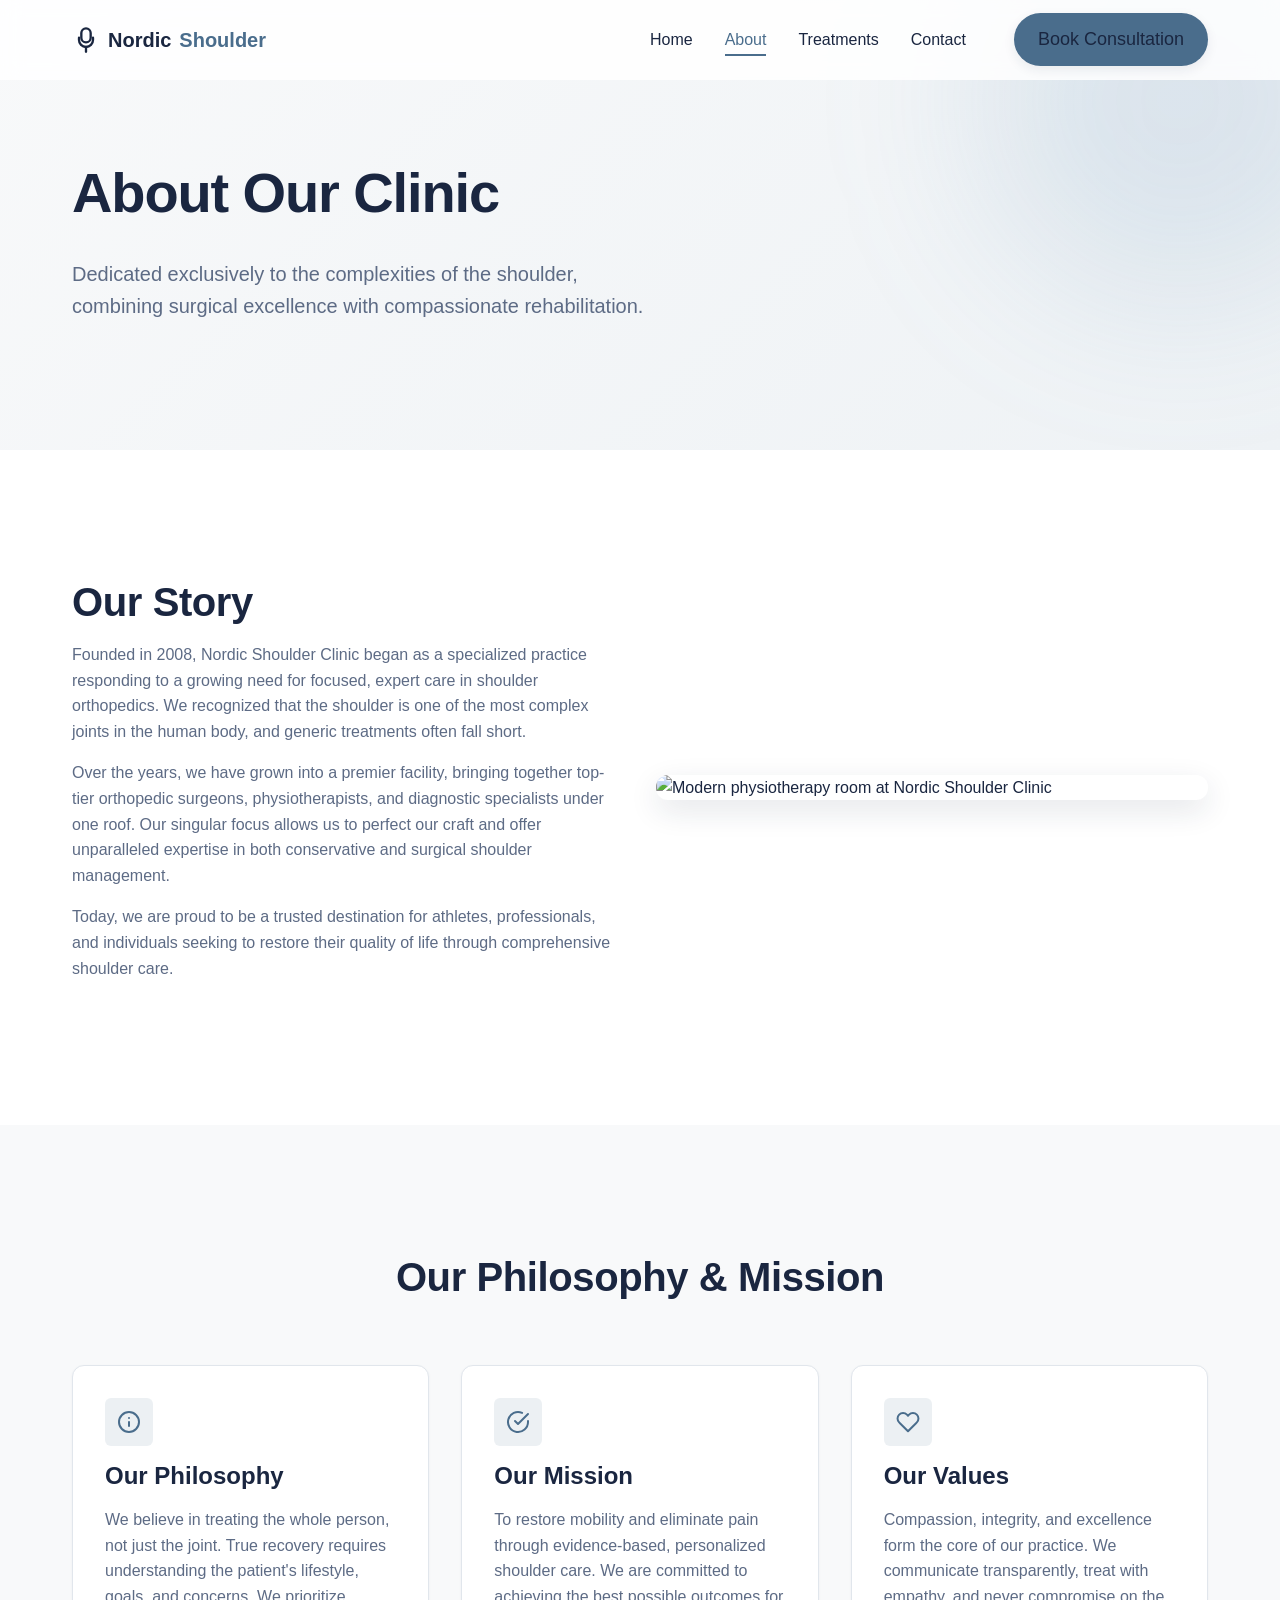
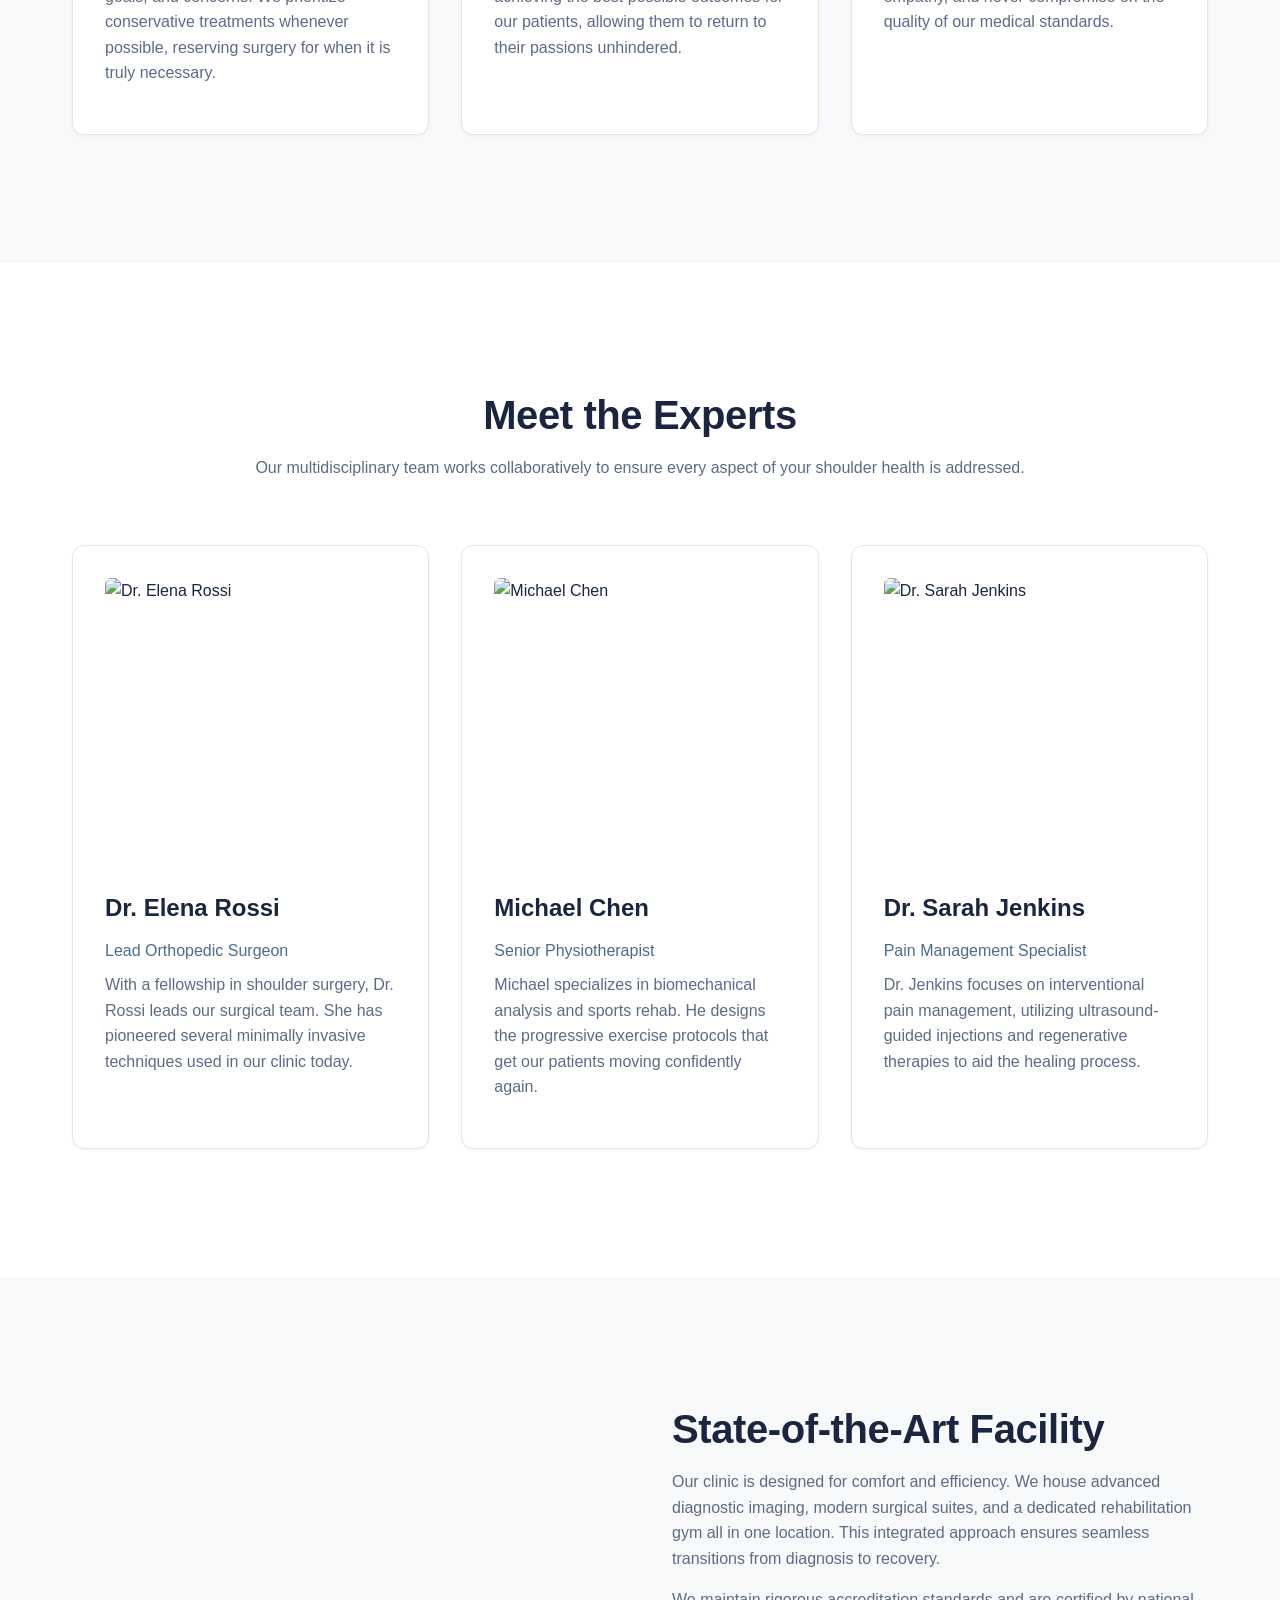
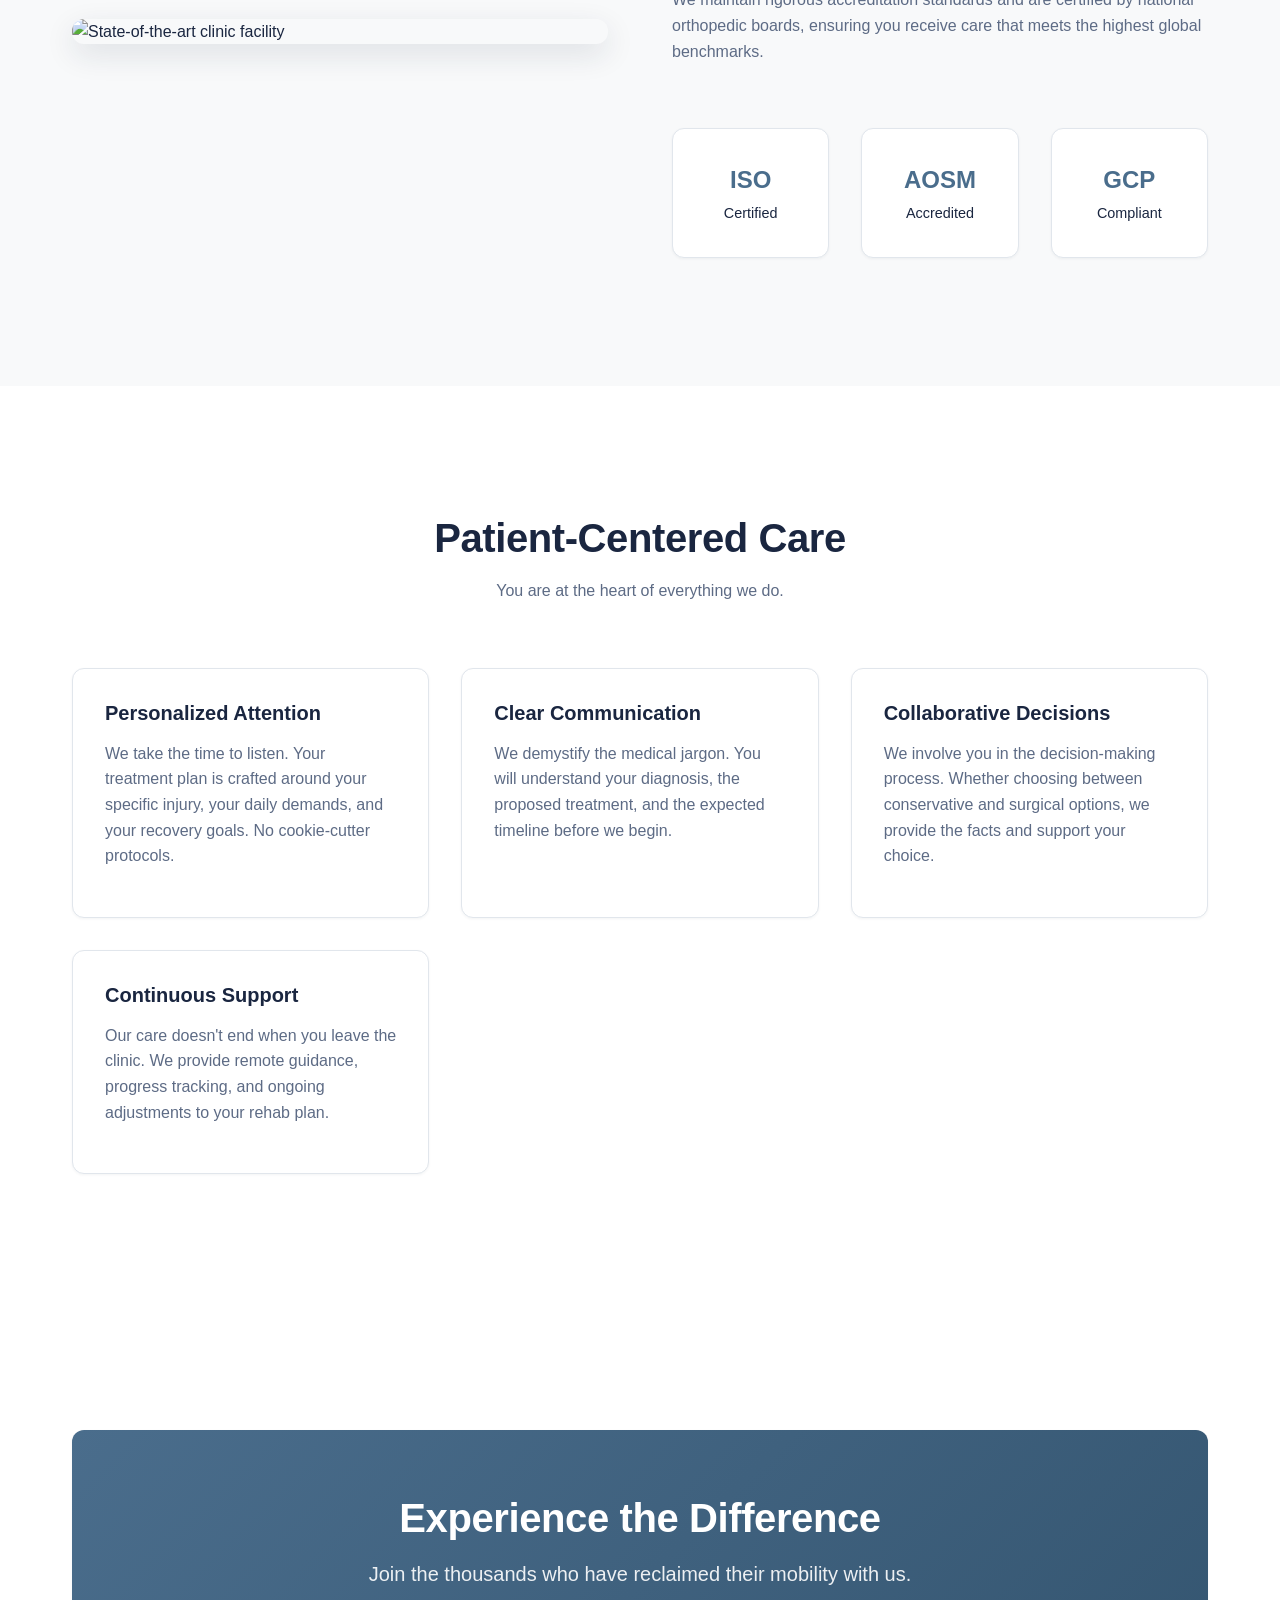
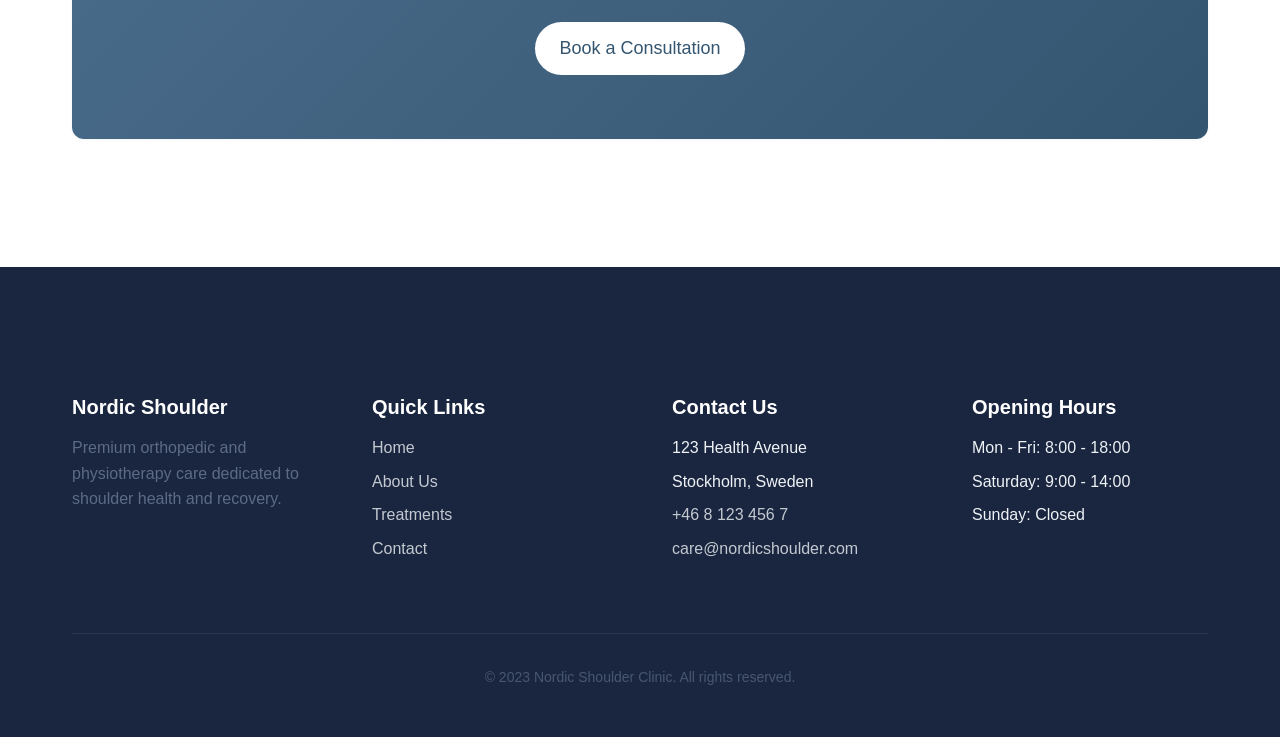
==== about.html @ 3905acc1 "Generate site via Klar (6 files)" ====
<!DOCTYPE html>
<html lang="en">
<head>
    <meta charset="UTF-8">
    <meta name="viewport" content="width=device-width, initial-scale=1.0">
    <title>About Us | Nordic Shoulder Clinic</title>
    <meta name="description" content="Learn about the Nordic Shoulder Clinic philosophy, our expert team, state-of-the-art facility, and patient-centered approach to shoulder rehabilitation.">
    <link rel="stylesheet" href="style.css">
</head>
<body>

    <!-- Header / Navigation -->
    <header class="site-header" id="siteHeader">
        <div class="container nav-wrapper">
            <a href="index.html" class="logo">
                <svg width="28" height="28" viewBox="0 0 24 24" fill="none" stroke="currentColor" stroke-width="2" stroke-linecap="round" stroke-linejoin="round">
                    <path d="M12 2a4 4 0 0 0-4 4v4a4 4 0 0 0 8 0V6a4 4 0 0 0-4-4z"></path>
                    <path d="M6 10v2a6 6 0 0 0 12 0v-2"></path>
                    <path d="M12 18v4"></path>
                </svg>
                Nordic<span>Shoulder</span>
            </a>
            <nav class="nav-links" id="navLinks">
                <a href="index.html">Home</a>
                <a href="about.html" class="active">About</a>
                <a href="treatments.html">Treatments</a>
                <a href="contact.html">Contact</a>
                <a href="contact.html" class="btn btn-primary" style="margin-left: 1rem;">Book Consultation</a>
            </nav>
            <button class="menu-toggle" id="menuToggle" aria-label="Toggle menu" aria-expanded="false">
                <span></span>
                <span></span>
                <span></span>
            </button>
        </div>
    </header>

    <main>
        <!-- Page Header -->
        <section class="hero" style="min-height: 50vh; align-items: flex-end; padding-bottom: 4rem;">
            <div class="hero-bg-accent hero-bg-accent-1"></div>
            <div class="container">
                <div class="hero-content reveal">
                    <h1>About Our Clinic</h1>
                    <p class="hero-subtitle">Dedicated exclusively to the complexities of the shoulder, combining surgical excellence with compassionate rehabilitation.</p>
                </div>
            </div>
        </section>

        <!-- Clinic Story -->
        <section class="section">
            <div class="container">
                <div class="grid grid-2" style="align-items: center;">
                    <div class="reveal">
                        <h2>Our Story</h2>
                        <p>Founded in 2008, Nordic Shoulder Clinic began as a specialized practice responding to a growing need for focused, expert care in shoulder orthopedics. We recognized that the shoulder is one of the most complex joints in the human body, and generic treatments often fall short.</p>
                        <p>Over the years, we have grown into a premier facility, bringing together top-tier orthopedic surgeons, physiotherapists, and diagnostic specialists under one roof. Our singular focus allows us to perfect our craft and offer unparalleled expertise in both conservative and surgical shoulder management.</p>
                        <p>Today, we are proud to be a trusted destination for athletes, professionals, and individuals seeking to restore their quality of life through comprehensive shoulder care.</p>
                    </div>
                    <div class="reveal">
                        <img src="https://images.unsplash.com/photo-1519494026892-80bbd2d6fd0d?q=80&w=800&auto=format&fit=crop" alt="Modern physiotherapy room at Nordic Shoulder Clinic" loading="lazy" style="border-radius: var(--radius-md); box-shadow: var(--shadow-lg);">
                    </div>
                </div>
            </div>
        </section>

        <!-- Philosophy & Mission -->
        <section class="section section-alt">
            <div class="container">
                <div class="text-center mb-lg reveal">
                    <h2>Our Philosophy & Mission</h2>
                </div>
                <div class="grid grid-3">
                    <article class="card reveal">
                        <div class="card-icon">
                            <svg width="24" height="24" viewBox="0 0 24 24" fill="none" stroke="currentColor" stroke-width="2" stroke-linecap="round" stroke-linejoin="round">
                                <circle cx="12" cy="12" r="10"/>
                                <path d="M12 16v-4"/>
                                <path d="M12 8h.01"/>
                            </svg>
                        </div>
                        <h3>Our Philosophy</h3>
                        <p>We believe in treating the whole person, not just the joint. True recovery requires understanding the patient's lifestyle, goals, and concerns. We prioritize conservative treatments whenever possible, reserving surgery for when it is truly necessary.</p>
                    </article>
                    <article class="card reveal">
                        <div class="card-icon">
                            <svg width="24" height="24" viewBox="0 0 24 24" fill="none" stroke="currentColor" stroke-width="2" stroke-linecap="round" stroke-linejoin="round">
                                <path d="M22 11.08V12a10 10 0 1 1-5.93-9.14"/>
                                <polyline points="22 4 12 14.01 9 11.01"/>
                            </svg>
                        </div>
                        <h3>Our Mission</h3>
                        <p>To restore mobility and eliminate pain through evidence-based, personalized shoulder care. We are committed to achieving the best possible outcomes for our patients, allowing them to return to their passions unhindered.</p>
                    </article>
                    <article class="card reveal">
                        <div class="card-icon">
                            <svg width="24" height="24" viewBox="0 0 24 24" fill="none" stroke="currentColor" stroke-width="2" stroke-linecap="round" stroke-linejoin="round">
                                <path d="M20.84 4.61a5.5 5.5 0 0 0-7.78 0L12 5.67l-1.06-1.06a5.5 5.5 0 0 0-7.78 7.78l1.06 1.06L12 21.23l7.78-7.78 1.06-1.06a5.5 5.5 0 0 0 0-7.78z"/>
                            </svg>
                        </div>
                        <h3>Our Values</h3>
                        <p>Compassion, integrity, and excellence form the core of our practice. We communicate transparently, treat with empathy, and never compromise on the quality of our medical standards.</p>
                    </article>
                </div>
            </div>
        </section>

        <!-- Team Profiles -->
        <section class="section">
            <div class="container">
                <div class="text-center mb-lg reveal">
                    <h2>Meet the Experts</h2>
                    <p>Our multidisciplinary team works collaboratively to ensure every aspect of your shoulder health is addressed.</p>
                </div>
                <div class="grid grid-3">
                    <article class="card reveal">
                        <img src="https://images.unsplash.com/photo-1612349317150-e413f6a5b16d?q=80&w=600&auto=format&fit=crop" alt="Dr. Elena Rossi" class="specialist-img" loading="lazy">
                        <h3>Dr. Elena Rossi</h3>
                        <p style="color: var(--color-primary); margin-bottom: 0.5rem;">Lead Orthopedic Surgeon</p>
                        <p>With a fellowship in shoulder surgery, Dr. Rossi leads our surgical team. She has pioneered several minimally invasive techniques used in our clinic today.</p>
                    </article>
                    <article class="card reveal">
                        <img src="https://images.unsplash.com/photo-1622253692010-333f2da6031d?q=80&w=600&auto=format&fit=crop" alt="Michael Chen" class="specialist-img" loading="lazy">
                        <h3>Michael Chen</h3>
                        <p style="color: var(--color-primary); margin-bottom: 0.5rem;">Senior Physiotherapist</p>
                        <p>Michael specializes in biomechanical analysis and sports rehab. He designs the progressive exercise protocols that get our patients moving confidently again.</p>
                    </article>
                    <article class="card reveal">
                        <img src="https://images.unsplash.com/photo-1594824476967-48c8b964273f?q=80&w=600&auto=format&fit=crop" alt="Dr. Sarah Jenkins" class="specialist-img" loading="lazy">
                        <h3>Dr. Sarah Jenkins</h3>
                        <p style="color: var(--color-primary); margin-bottom: 0.5rem;">Pain Management Specialist</p>
                        <p>Dr. Jenkins focuses on interventional pain management, utilizing ultrasound-guided injections and regenerative therapies to aid the healing process.</p>
                    </article>
                </div>
            </div>
        </section>

        <!-- Certifications & Facility -->
        <section class="section section-alt">
            <div class="container">
                <div class="grid grid-2" style="gap: 4rem; align-items: center;">
                    <div class="reveal">
                        <img src="https://images.unsplash.com/photo-1631217868264-e5b90bb7e133?q=80&w=800&auto=format&fit=crop" alt="State-of-the-art clinic facility" loading="lazy" style="border-radius: var(--radius-md); box-shadow: var(--shadow-lg);">
                    </div>
                    <div class="reveal">
                        <h2>State-of-the-Art Facility</h2>
                        <p>Our clinic is designed for comfort and efficiency. We house advanced diagnostic imaging, modern surgical suites, and a dedicated rehabilitation gym all in one location. This integrated approach ensures seamless transitions from diagnosis to recovery.</p>
                        <p>We maintain rigorous accreditation standards and are certified by national orthopedic boards, ensuring you receive care that meets the highest global benchmarks.</p>
                        <div class="flex gap-md mt-lg" style="flex-wrap: wrap;">
                            <div class="card" style="flex: 1; min-width: 140px; text-align: center;">
                                <strong style="display: block; font-size: 1.5rem; color: var(--color-primary);">ISO</strong>
                                <span style="font-size: 0.9rem;">Certified</span>
                            </div>
                            <div class="card" style="flex: 1; min-width: 140px; text-align: center;">
                                <strong style="display: block; font-size: 1.5rem; color: var(--color-primary);">AOSM</strong>
                                <span style="font-size: 0.9rem;">Accredited</span>
                            </div>
                            <div class="card" style="flex: 1; min-width: 140px; text-align: center;">
                                <strong style="display: block; font-size: 1.5rem; color: var(--color-primary);">GCP</strong>
                                <span style="font-size: 0.9rem;">Compliant</span>
                            </div>
                        </div>
                    </div>
                </div>
            </div>
        </section>

        <!-- Patient-Centered Care Approach -->
        <section class="section">
            <div class="container">
                <div class="text-center mb-lg reveal">
                    <h2>Patient-Centered Care</h2>
                    <p>You are at the heart of everything we do.</p>
                </div>
                <div class="grid grid-2">
                    <div class="card reveal">
                        <h4>Personalized Attention</h4>
                        <p>We take the time to listen. Your treatment plan is crafted around your specific injury, your daily demands, and your recovery goals. No cookie-cutter protocols.</p>
                    </div>
                    <div class="card reveal">
                        <h4>Clear Communication</h4>
                        <p>We demystify the medical jargon. You will understand your diagnosis, the proposed treatment, and the expected timeline before we begin.</p>
                    </div>
                    <div class="card reveal">
                        <h4>Collaborative Decisions</h4>
                        <p>We involve you in the decision-making process. Whether choosing between conservative and surgical options, we provide the facts and support your choice.</p>
                    </div>
                    <div class="card reveal">
                        <h4>Continuous Support</h4>
                        <p>Our care doesn't end when you leave the clinic. We provide remote guidance, progress tracking, and ongoing adjustments to your rehab plan.</p>
                    </div>
                </div>
            </div>
        </section>

        <!-- CTA Section -->
        <section class="section">
            <div class="container">
                <div class="card reveal" style="background: linear-gradient(135deg, var(--color-primary) 0%, var(--color-primary-dark) 100%); color: var(--color-white); text-align: center; padding: 4rem 2rem; border: none;">
                    <h2 style="color: var(--color-white);">Experience the Difference</h2>
                    <p style="color: rgba(255,255,255,0.9); font-size: 1.25rem; margin-bottom: 2rem;">Join the thousands who have reclaimed their mobility with us.</p>
                    <a href="contact.html" class="btn btn-white">Book a Consultation</a>
                </div>
            </div>
        </section>
    </main>

    <!-- Footer -->
    <footer class="site-footer">
        <div class="container">
            <div class="footer-grid">
                <div class="footer-col">
                    <h4>Nordic Shoulder</h4>
                    <p>Premium orthopedic and physiotherapy care dedicated to shoulder health and recovery.</p>
                </div>
                <div class="footer-col">
                    <h4>Quick Links</h4>
                    <ul>
                        <li><a href="index.html">Home</a></li>
                        <li><a href="about.html">About Us</a></li>
                        <li><a href="treatments.html">Treatments</a></li>
                        <li><a href="contact.html">Contact</a></li>
                    </ul>
                </div>
                <div class="footer-col">
                    <h4>Contact Us</h4>
                    <ul>
                        <li>123 Health Avenue</li>
                        <li>Stockholm, Sweden</li>
                        <li><a href="tel:+4681234567">+46 8 123 456 7</a></li>
                        <li><a href="mailto:care@nordicshoulder.com">care@nordicshoulder.com</a></li>
                    </ul>
                </div>
                <div class="footer-col">
                    <h4>Opening Hours</h4>
                    <ul>
                        <li>Mon - Fri: 8:00 - 18:00</li>
                        <li>Saturday: 9:00 - 14:00</li>
                        <li>Sunday: Closed</li>
                    </ul>
                </div>
            </div>
            <div class="footer-bottom">
                <p>&copy; 2023 Nordic Shoulder Clinic. All rights reserved.</p>
            </div>
        </div>
    </footer>

    <script src="script.js"></script>
</body>
</html>
---- style.css ----
/* ==========================================================================
   Nordic Shoulder Clinic - Premium Medical Clinic Stylesheet
   ==========================================================================
   Assumptions:
   - Using system fonts for optimal performance and native feel.
   - Light theme primary, designed with accessibility in mind.
   - Mobile-first approach.
   ========================================================================== */

/* 1. Design Tokens (CSS Variables)
   ========================================================================== */
:root {
  /* Color Palette - Soft whites, light grays, muted blues, dark navy */
  --color-bg: #ffffff;
  --color-surface: #f8f9fa;
  --color-surface-alt: #eef2f5;
  --color-primary: #4a6d8c;
  --color-primary-dark: #345570;
  --color-primary-light: #6b8cab;
  --color-accent: #5e8bb5;
  --color-text: #1a2640; /* Dark navy text */
  --color-text-muted: #5d6b85;
  --color-border: #e1e6ec;
  --color-success: #2a9d8f;
  --color-error: #e76f51;
  --color-white: #ffffff;

  /* Typography */
  --font-sans: -apple-system, BlinkMacSystemFont, "Segoe UI", Roboto, Helvetica, Arial, sans-serif;
  --font-serif: Georgia, "Times New Roman", serif;
  --font-size-base: 16px;
  --font-size-lg: 1.125rem;
  --font-size-xl: 1.25rem;
  --font-size-2xl: 1.5rem;
  --font-size-3xl: 2rem;
  --font-size-4xl: 2.5rem;
  --font-size-5xl: 3.5rem;
  --line-height-base: 1.6;
  --line-height-tight: 1.2;

  /* Spacing System */
  --space-xs: 0.5rem;
  --space-sm: 1rem;
  --space-md: 2rem;
  --space-lg: 4rem;
  --space-xl: 8rem;

  /* Radii */
  --radius-sm: 6px;
  --radius-md: 12px;
  --radius-lg: 24px;
  --radius-full: 9999px;

  /* Shadows */
  --shadow-sm: 0 1px 3px rgba(26, 38, 64, 0.05);
  --shadow-md: 0 4px 12px rgba(26, 38, 64, 0.08);
  --shadow-lg: 0 10px 30px rgba(26, 38, 64, 0.12);

  /* Transitions */
  --transition-fast: 150ms ease-in-out;
  --transition-base: 300ms ease-in-out;

  /* Layout */
  --max-width: 1200px;
  --header-height: 80px;
}

/* 2. Reset & Base
   ========================================================================== */
*,
*::before,
*::after {
  box-sizing: border-box;
  margin: 0;
  padding: 0;
}

html {
  scroll-behavior: smooth;
  scroll-padding-top: var(--header-height);
  -webkit-font-smoothing: antialiased;
  -moz-osx-font-smoothing: grayscale;
}

body {
  font-family: var(--font-sans);
  font-size: var(--font-size-base);
  line-height: var(--line-height-base);
  color: var(--color-text);
  background-color: var(--color-bg);
  overflow-x: hidden;
}

img {
  max-width: 100%;
  height: auto;
  display: block;
}

a {
  color: var(--color-primary);
  text-decoration: none;
  transition: color var(--transition-fast);
}

a:hover {
  color: var(--color-primary-dark);
}

ul {
  list-style: none;
}

button {
  font-family: inherit;
  cursor: pointer;
  border: none;
  background: none;
}

/* 3. Typography
   ========================================================================== */
h1, h2, h3, h4, h5, h6 {
  font-weight: 600;
  line-height: var(--line-height-tight);
  color: var(--color-text);
  margin-bottom: var(--space-sm);
}

h1 {
  font-size: clamp(2.5rem, 5vw, var(--font-size-5xl));
  letter-spacing: -0.02em;
}

h2 {
  font-size: clamp(2rem, 4vw, var(--font-size-4xl));
  letter-spacing: -0.01em;
}

h3 {
  font-size: var(--font-size-2xl);
}

h4 {
  font-size: var(--font-size-xl);
}

p {
  margin-bottom: var(--space-sm);
  color: var(--color-text-muted);
}

/* 4. Layout Primitives & Utilities
   ========================================================================== */
.container {
  width: 100%;
  max-width: var(--max-width);
  margin: 0 auto;
  padding: 0 var(--space-md);
}

.section {
  padding: var(--space-xl) 0;
}

.section-alt {
  background-color: var(--color-surface);
}

.text-center {
  text-align: center;
}

.grid {
  display: grid;
  gap: var(--space-md);
}

.grid-2 {
  grid-template-columns: repeat(auto-fit, minmax(300px, 1fr));
}

.grid-3 {
  grid-template-columns: repeat(auto-fit, minmax(280px, 1fr));
}

.flex {
  display: flex;
}

.flex-center {
  display: flex;
  justify-content: center;
  align-items: center;
}

.flex-col {
  flex-direction: column;
}

.gap-sm {
  gap: var(--space-sm);
}

.gap-md {
  gap: var(--space-md);
}

.mt-lg {
  margin-top: var(--space-lg);
}

.mb-lg {
  margin-bottom: var(--space-lg);
}

/* 5. Components
   ========================================================================== */

/* Buttons */
.btn {
  display: inline-flex;
  align-items: center;
  justify-content: center;
  padding: 0.75rem 1.5rem;
  border-radius: var(--radius-full);
  font-weight: 500;
  font-size: var(--font-size-lg);
  transition: all var(--transition-base);
  text-align: center;
  white-space: nowrap;
}

.btn-primary {
  background-color: var(--color-primary);
  color: var(--color-white);
  box-shadow: var(--shadow-md);
}

.btn-primary:hover {
  background-color: var(--color-primary-dark);
  color: var(--color-white);
  transform: translateY(-2px);
  box-shadow: var(--shadow-lg);
}

.btn-secondary {
  background-color: transparent;
  color: var(--color-primary);
  border: 2px solid var(--color-primary);
}

.btn-secondary:hover {
  background-color: var(--color-primary);
  color: var(--color-white);
  transform: translateY(-2px);
}

.btn-white {
  background-color: var(--color-white);
  color: var(--color-primary-dark);
}

.btn-white:hover {
  background-color: var(--color-surface-alt);
  transform: translateY(-2px);
}

/* Cards */
.card {
  background: var(--color-bg);
  border-radius: var(--radius-md);
  padding: var(--space-md);
  box-shadow: var(--shadow-sm);
  border: 1px solid var(--color-border);
  transition: transform var(--transition-base), box-shadow var(--transition-base);
}

.card:hover {
  transform: translateY(-5px);
  box-shadow: var(--shadow-lg);
}

.card-icon {
  width: 48px;
  height: 48px;
  background-color: rgba(74, 109, 140, 0.1);
  border-radius: var(--radius-sm);
  display: flex;
  align-items: center;
  justify-content: center;
  margin-bottom: var(--space-sm);
  color: var(--color-primary);
}

/* Navigation */
.site-header {
  position: fixed;
  top: 0;
  left: 0;
  width: 100%;
  height: var(--header-height);
  z-index: 1000;
  background: rgba(255, 255, 255, 0.85);
  backdrop-filter: blur(10px);
  -webkit-backdrop-filter: blur(10px);
  border-bottom: 1px solid transparent;
  transition: all var(--transition-base);
}

.site-header.scrolled {
  background: rgba(255, 255, 255, 0.95);
  border-bottom-color: var(--color-border);
  box-shadow: var(--shadow-sm);
}

.nav-wrapper {
  display: flex;
  align-items: center;
  justify-content: space-between;
  height: 100%;
}

.logo {
  font-size: var(--font-size-xl);
  font-weight: 700;
  color: var(--color-text);
  display: flex;
  align-items: center;
  gap: var(--space-xs);
}

.logo span {
  color: var(--color-primary);
}

.nav-links {
  display: flex;
  align-items: center;
  gap: var(--space-md);
}

.nav-links a {
  color: var(--color-text);
  font-weight: 500;
  position: relative;
}

.nav-links a::after {
  content: '';
  position: absolute;
  bottom: -4px;
  left: 0;
  width: 0;
  height: 2px;
  background-color: var(--color-primary);
  transition: width var(--transition-base);
}

.nav-links a:hover::after,
.nav-links a.active::after {
  width: 100%;
}

.nav-links a.active {
  color: var(--color-primary);
}

.menu-toggle {
  display: none;
  flex-direction: column;
  justify-content: space-between;
  width: 24px;
  height: 18px;
  z-index: 1100;
}

.menu-toggle span {
  height: 2px;
  width: 100%;
  background-color: var(--color-text);
  transition: all var(--transition-base);
}

.menu-toggle.active span:nth-child(1) {
  transform: translateY(8px) rotate(45deg);
}

.menu-toggle.active span:nth-child(2) {
  opacity: 0;
}

.menu-toggle.active span:nth-child(3) {
  transform: translateY(-8px) rotate(-45deg);
}

/* Footer */
.site-footer {
  background-color: var(--color-text);
  color: var(--color-surface-alt);
  padding: var(--space-xl) 0 var(--space-md);
}

.footer-grid {
  display: grid;
  grid-template-columns: repeat(auto-fit, minmax(200px, 1fr));
  gap: var(--space-lg);
  margin-bottom: var(--space-lg);
}

.footer-col h4 {
  color: var(--color-white);
  margin-bottom: var(--space-sm);
}

.footer-col ul li {
  margin-bottom: var(--space-xs);
}

.footer-col a {
  color: var(--color-surface-alt);
  opacity: 0.8;
}

.footer-col a:hover {
  opacity: 1;
  color: var(--color-white);
}

.footer-bottom {
  border-top: 1px solid rgba(255,255,255,0.1);
  padding-top: var(--space-md);
  text-align: center;
  font-size: 0.875rem;
  opacity: 0.7;
}

/* Forms */
.form-group {
  margin-bottom: var(--space-md);
}

.form-label {
  display: block;
  margin-bottom: var(--space-xs);
  font-weight: 500;
  color: var(--color-text);
}

.form-control {
  width: 100%;
  padding: 0.75rem 1rem;
  border: 1px solid var(--color-border);
  border-radius: var(--radius-sm);
  font-family: inherit;
  font-size: var(--font-size-base);
  color: var(--color-text);
  background-color: var(--color-surface);
  transition: border-color var(--transition-fast), box-shadow var(--transition-fast);
}

.form-control:focus {
  outline: none;
  border-color: var(--color-primary);
  box-shadow: 0 0 0 3px rgba(74, 109, 140, 0.2);
  background-color: var(--color-white);
}

.form-error {
  display: none;
  color: var(--color-error);
  font-size: 0.875rem;
  margin-top: var(--space-xs);
}

.form-group.error .form-control {
  border-color: var(--color-error);
}

.form-group.error .form-error {
  display: block;
}

/* Accordion */
.accordion-item {
  border-bottom: 1px solid var(--color-border);
}

.accordion-header {
  width: 100%;
  padding: var(--space-sm) 0;
  display: flex;
  justify-content: space-between;
  align-items: center;
  text-align: left;
  font-weight: 500;
  font-size: var(--font-size-lg);
  color: var(--color-text);
}

.accordion-icon {
  transition: transform var(--transition-base);
}

.accordion-item.active .accordion-icon {
  transform: rotate(45deg);
}

.accordion-content {
  max-height: 0;
  overflow: hidden;
  transition: max-height var(--transition-base) ease;
}

.accordion-content-inner {
  padding: 0 0 var(--space-md);
  color: var(--color-text-muted);
}

/* Reveal Animation */
.reveal {
  opacity: 0;
  transform: translateY(30px);
  transition: opacity 0.8s ease, transform 0.8s ease;
}

.reveal.visible {
  opacity: 1;
  transform: translateY(0);
}

/* 6. Page Specific Layouts
   ========================================================================== */

/* Hero */
.hero {
  min-height: 100vh;
  display: flex;
  align-items: center;
  padding-top: var(--header-height);
  background: linear-gradient(135deg, #f8f9fa 0%, #eef2f5 100%);
  position: relative;
  overflow: hidden;
}

.hero-bg-accent {
  position: absolute;
  border-radius: 50%;
  filter: blur(80px);
  z-index: 0;
}

.hero-bg-accent-1 {
  width: 400px;
  height: 400px;
  background: rgba(94, 139, 181, 0.15);
  top: -100px;
  right: -100px;
}

.hero-bg-accent-2 {
  width: 300px;
  height: 300px;
  background: rgba(42, 157, 143, 0.1);
  bottom: -50px;
  left: -50px;
}

.hero-content {
  position: relative;
  z-index: 1;
  max-width: 600px;
}

.hero h1 {
  margin-bottom: var(--space-md);
}

.hero-subtitle {
  font-size: var(--font-size-xl);
  margin-bottom: var(--space-lg);
}

.hero-ctas {
  display: flex;
  gap: var(--space-sm);
  flex-wrap: wrap;
}

/* Trust Bar */
.trust-bar {
  background-color: var(--color-white);
  padding: var(--space-md) 0;
  border-top: 1px solid var(--color-border);
  border-bottom: 1px solid var(--color-border);
}

.trust-items {
  display: grid;
  grid-template-columns: repeat(auto-fit, minmax(200px, 1fr));
  gap: var(--space-md);
  text-align: center;
}

.trust-item h3 {
  font-size: var(--font-size-3xl);
  color: var(--color-primary);
  margin-bottom: 0;
}

.trust-item p {
  margin-bottom: 0;
  font-weight: 500;
}

/* Process Timeline */
.process-steps {
  display: grid;
  grid-template-columns: repeat(auto-fit, minmax(250px, 1fr));
  gap: var(--space-lg);
  counter-reset: step;
}

.process-step {
  position: relative;
  padding-left: var(--space-md);
}

.process-step::before {
  counter-increment: step;
  content: counter(step);
  position: absolute;
  left: 0;
  top: 0;
  width: 40px;
  height: 40px;
  background-color: var(--color-primary);
  color: var(--color-white);
  border-radius: 50%;
  display: flex;
  align-items: center;
  justify-content: center;
  font-weight: 700;
}

.process-step h4 {
  margin-top: var(--space-xs);
  margin-bottom: var(--space-xs);
}

/* Specialist Cards */
.specialist-img {
  width: 100%;
  height: 300px;
  object-fit: cover;
  border-radius: var(--radius-sm) var(--radius-sm) 0 0;
  margin-bottom: var(--space-sm);
}

/* Map */
.map-placeholder {
  width: 100%;
  height: 400px;
  background-color: var(--color-surface-alt);
  border-radius: var(--radius-md);
  display: flex;
  align-items: center;
  justify-content: center;
  color: var(--color-text-muted);
  font-weight: 500;
}

/* Responsive Media Queries
   ========================================================================== */
@media (max-width: 768px) {
  :root {
    --space-xl: 4rem;
    --space-lg: 2rem;
  }

  .menu-toggle {
    display: flex;
  }

  .nav-links {
    position: fixed;
    top: 0;
    right: 0;
    width: 100%;
    max-width: 300px;
    height: 100vh;
    background-color: var(--color-white);
    flex-direction: column;
    align-items: flex-start;
    padding: calc(var(--header-height) + var(--space-md)) var(--space-md);
    transform: translateX(100%);
    transition: transform var(--transition-base);
    box-shadow: var(--shadow-lg);
  }

  .nav-links.active {
    transform: translateX(0);
  }

  .nav-links a {
    width: 100%;
    font-size: var(--font-size-xl);
    margin-bottom: var(--space-sm);
  }

  .hero {
    text-align: center;
  }

  .hero-ctas {
    justify-content: center;
  }

  .process-step {
    padding-left: 0;
    padding-top: var(--space-md);
  }
  
  .process-step::before {
    top: 0;
    left: 0;
  }
}
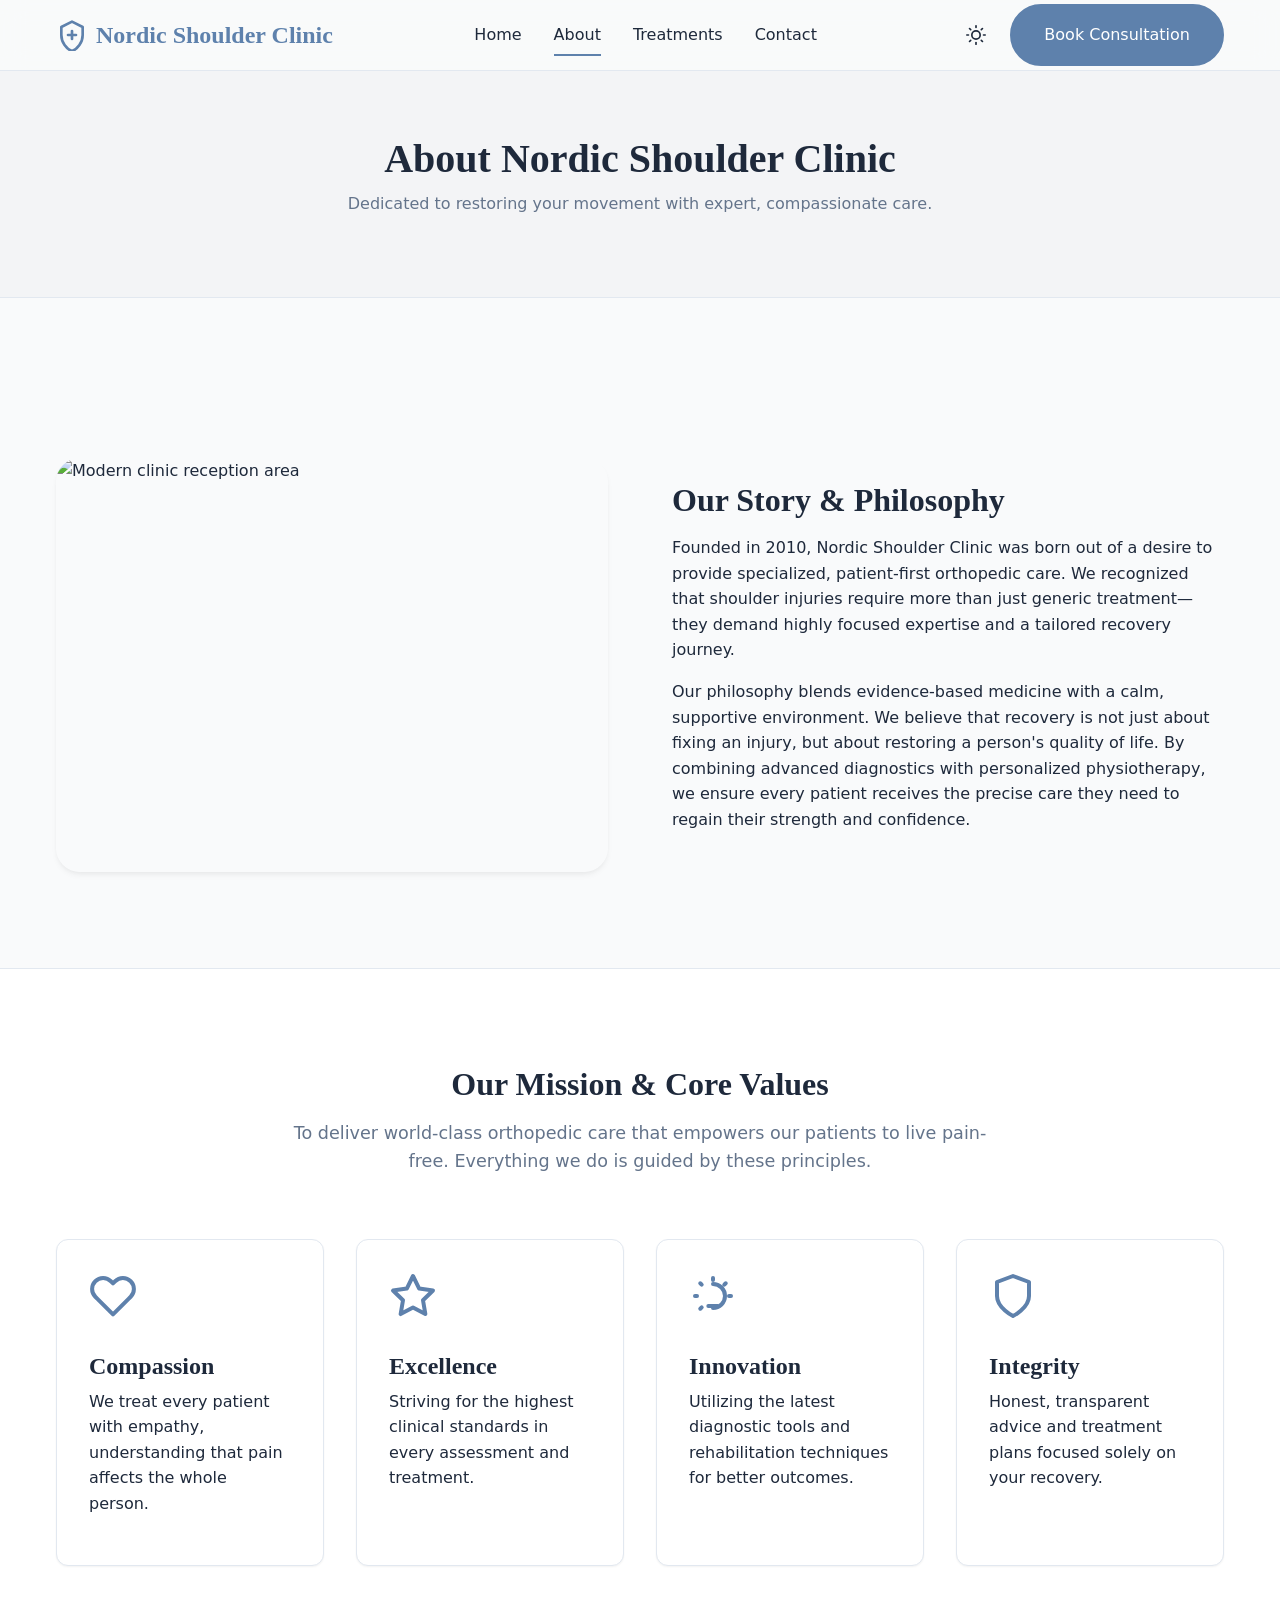
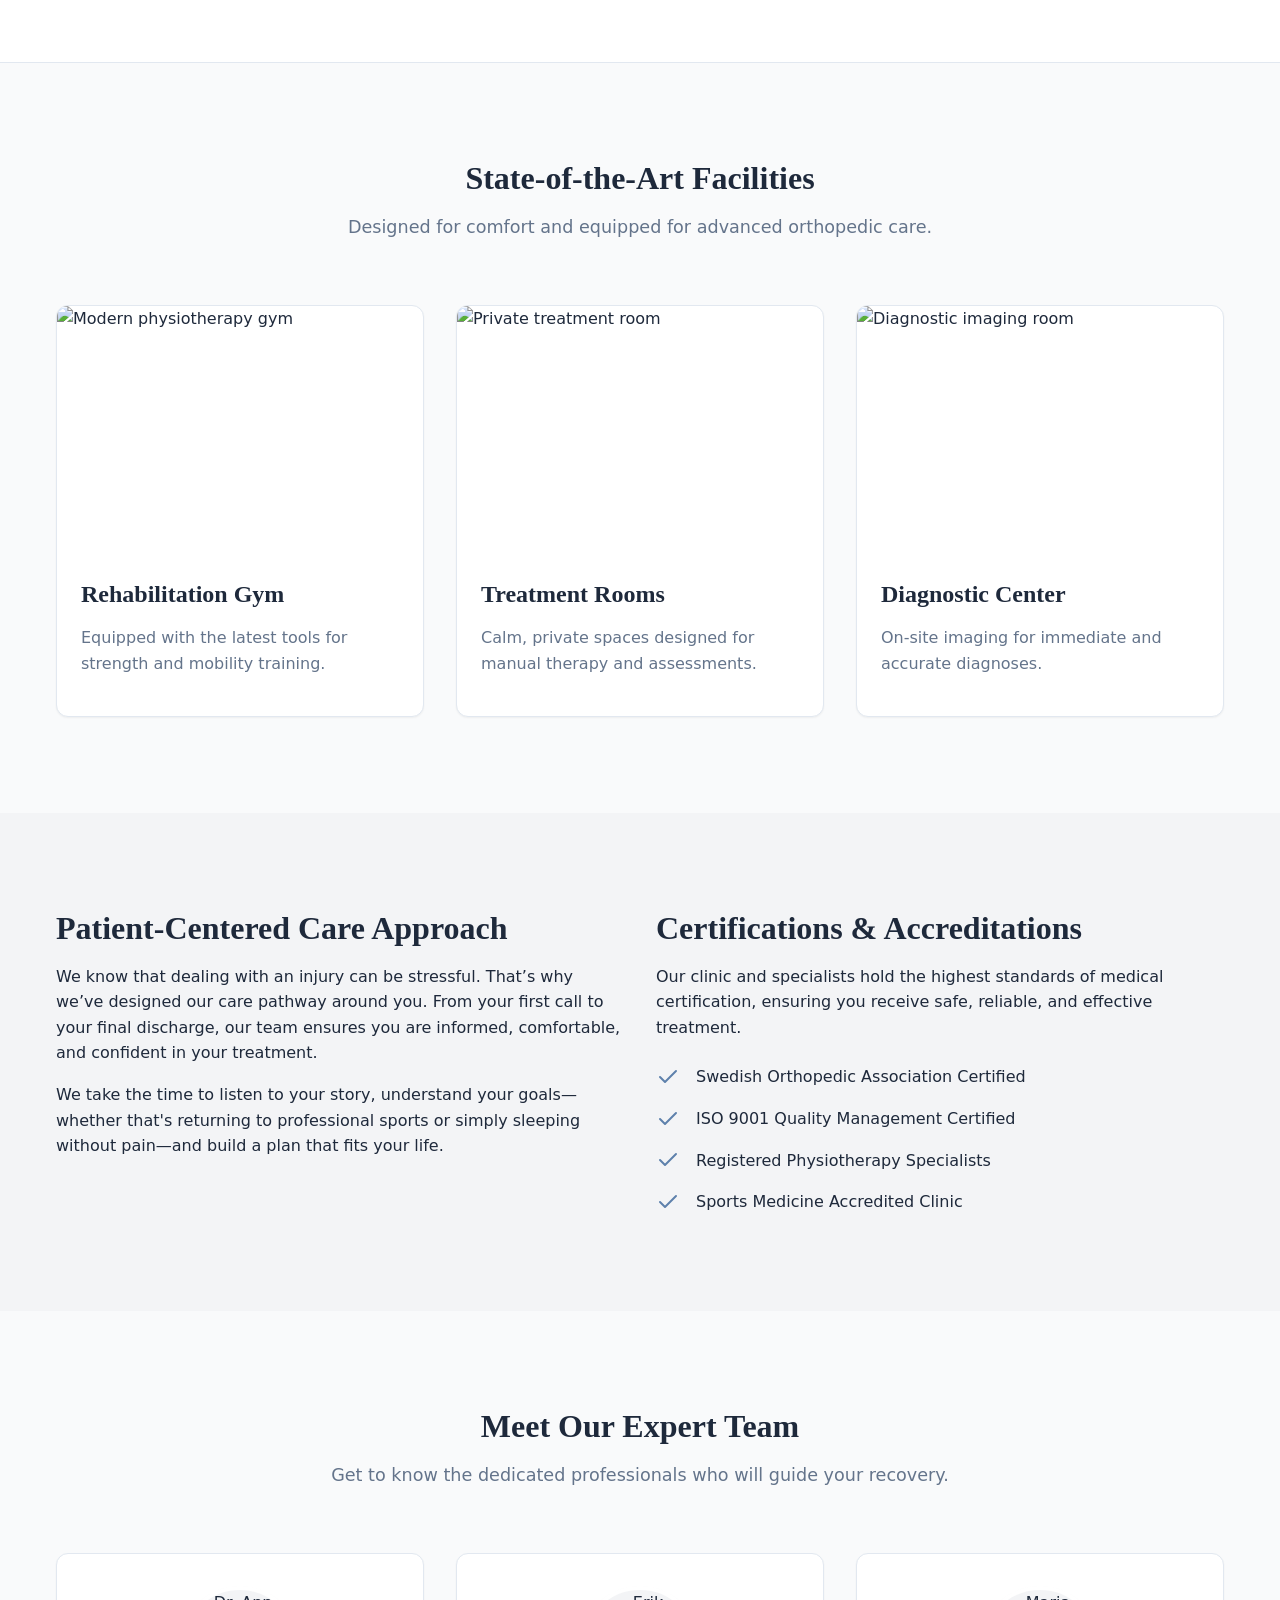
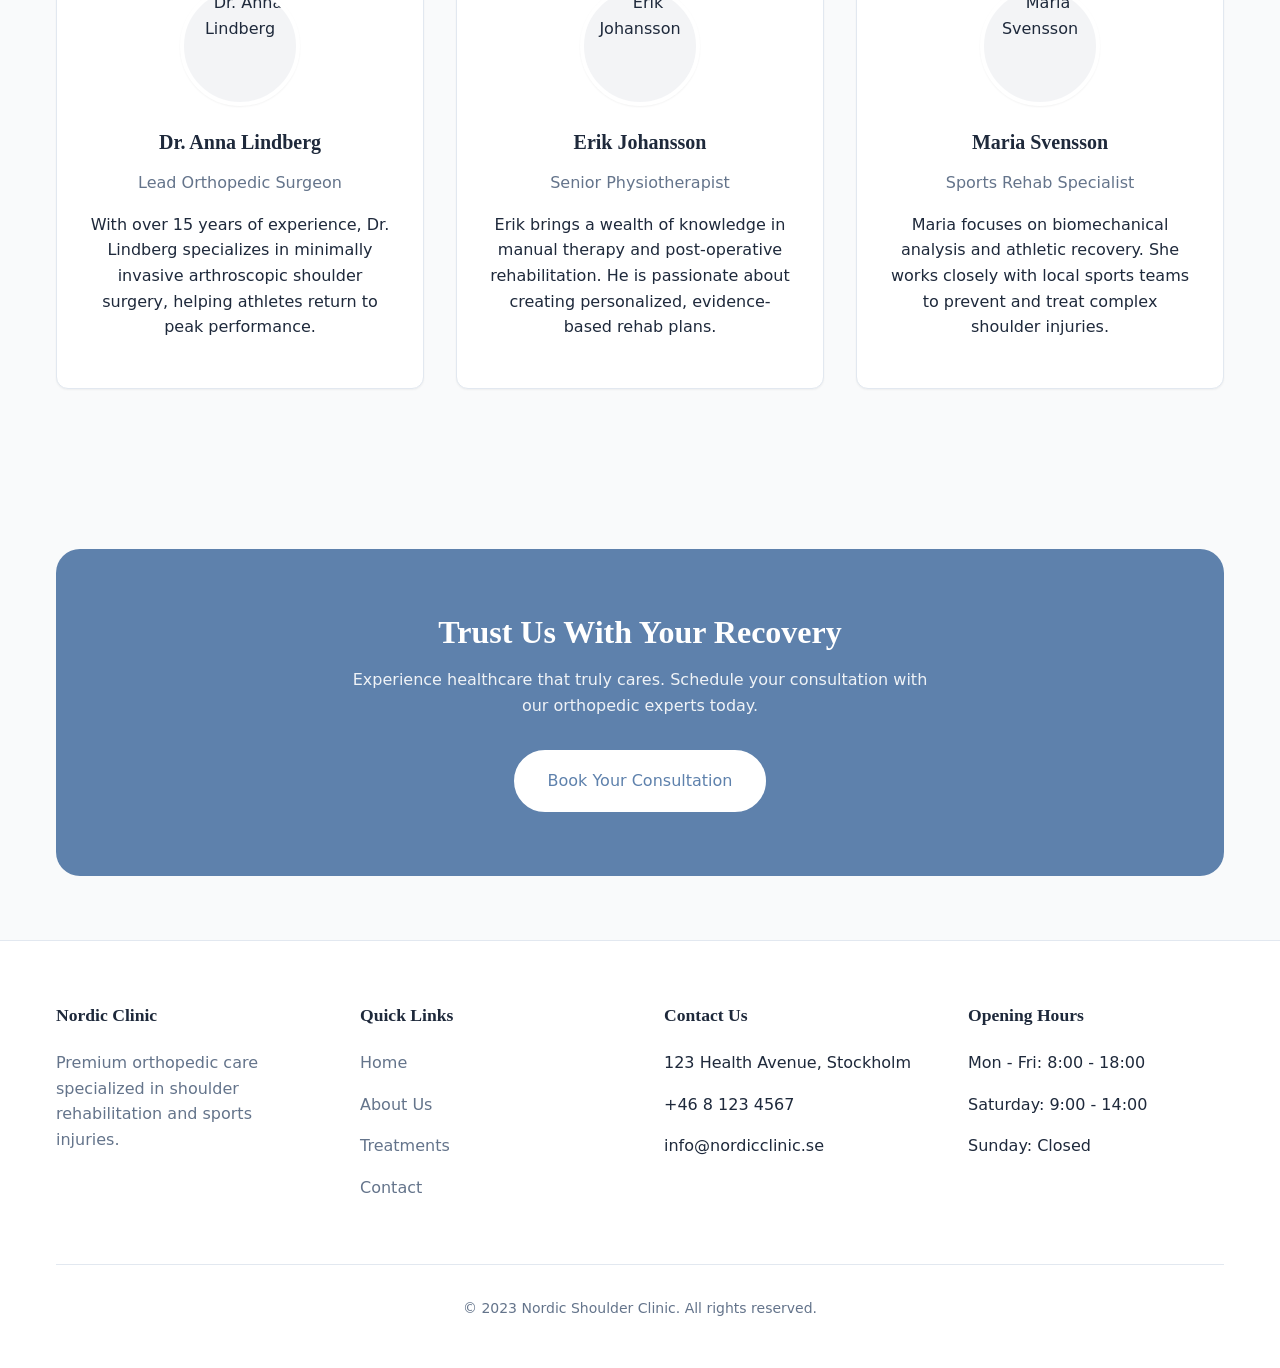
==== commit 4fed68fb: "Generate site via Klar (6 files)" ====
--- a/about.html
+++ b/about.html
@@ -1,251 +1,270 @@
 <!DOCTYPE html>
 <html lang="en">
 <head>
-    <meta charset="UTF-8">
-    <meta name="viewport" content="width=device-width, initial-scale=1.0">
-    <title>About Us | Nordic Shoulder Clinic</title>
-    <meta name="description" content="Learn about the Nordic Shoulder Clinic philosophy, our expert team, state-of-the-art facility, and patient-centered approach to shoulder rehabilitation.">
-    <link rel="stylesheet" href="style.css">
+  <meta charset="UTF-8">
+  <meta name="viewport" content="width=device-width, initial-scale=1.0">
+  <title>About Us | Nordic Shoulder Clinic</title>
+  <meta name="description" content="Learn about Nordic Shoulder Clinic's philosophy, mission, and dedicated team of orthopedic specialists committed to your recovery.">
+  <link rel="stylesheet" href="style.css">
 </head>
 <body>
 
-    <!-- Header / Navigation -->
-    <header class="site-header" id="siteHeader">
-        <div class="container nav-wrapper">
-            <a href="index.html" class="logo">
-                <svg width="28" height="28" viewBox="0 0 24 24" fill="none" stroke="currentColor" stroke-width="2" stroke-linecap="round" stroke-linejoin="round">
-                    <path d="M12 2a4 4 0 0 0-4 4v4a4 4 0 0 0 8 0V6a4 4 0 0 0-4-4z"></path>
-                    <path d="M6 10v2a6 6 0 0 0 12 0v-2"></path>
-                    <path d="M12 18v4"></path>
-                </svg>
-                Nordic<span>Shoulder</span>
-            </a>
-            <nav class="nav-links" id="navLinks">
-                <a href="index.html">Home</a>
-                <a href="about.html" class="active">About</a>
-                <a href="treatments.html">Treatments</a>
-                <a href="contact.html">Contact</a>
-                <a href="contact.html" class="btn btn-primary" style="margin-left: 1rem;">Book Consultation</a>
-            </nav>
-            <button class="menu-toggle" id="menuToggle" aria-label="Toggle menu" aria-expanded="false">
-                <span></span>
-                <span></span>
-                <span></span>
-            </button>
-        </div>
-    </header>
-
-    <main>
-        <!-- Page Header -->
-        <section class="hero" style="min-height: 50vh; align-items: flex-end; padding-bottom: 4rem;">
-            <div class="hero-bg-accent hero-bg-accent-1"></div>
-            <div class="container">
-                <div class="hero-content reveal">
-                    <h1>About Our Clinic</h1>
-                    <p class="hero-subtitle">Dedicated exclusively to the complexities of the shoulder, combining surgical excellence with compassionate rehabilitation.</p>
-                </div>
-            </div>
-        </section>
-
-        <!-- Clinic Story -->
-        <section class="section">
-            <div class="container">
-                <div class="grid grid-2" style="align-items: center;">
-                    <div class="reveal">
-                        <h2>Our Story</h2>
-                        <p>Founded in 2008, Nordic Shoulder Clinic began as a specialized practice responding to a growing need for focused, expert care in shoulder orthopedics. We recognized that the shoulder is one of the most complex joints in the human body, and generic treatments often fall short.</p>
-                        <p>Over the years, we have grown into a premier facility, bringing together top-tier orthopedic surgeons, physiotherapists, and diagnostic specialists under one roof. Our singular focus allows us to perfect our craft and offer unparalleled expertise in both conservative and surgical shoulder management.</p>
-                        <p>Today, we are proud to be a trusted destination for athletes, professionals, and individuals seeking to restore their quality of life through comprehensive shoulder care.</p>
-                    </div>
-                    <div class="reveal">
-                        <img src="https://images.unsplash.com/photo-1519494026892-80bbd2d6fd0d?q=80&w=800&auto=format&fit=crop" alt="Modern physiotherapy room at Nordic Shoulder Clinic" loading="lazy" style="border-radius: var(--radius-md); box-shadow: var(--shadow-lg);">
-                    </div>
-                </div>
-            </div>
-        </section>
-
-        <!-- Philosophy & Mission -->
-        <section class="section section-alt">
-            <div class="container">
-                <div class="text-center mb-lg reveal">
-                    <h2>Our Philosophy & Mission</h2>
-                </div>
-                <div class="grid grid-3">
-                    <article class="card reveal">
-                        <div class="card-icon">
-                            <svg width="24" height="24" viewBox="0 0 24 24" fill="none" stroke="currentColor" stroke-width="2" stroke-linecap="round" stroke-linejoin="round">
-                                <circle cx="12" cy="12" r="10"/>
-                                <path d="M12 16v-4"/>
-                                <path d="M12 8h.01"/>
-                            </svg>
-                        </div>
-                        <h3>Our Philosophy</h3>
-                        <p>We believe in treating the whole person, not just the joint. True recovery requires understanding the patient's lifestyle, goals, and concerns. We prioritize conservative treatments whenever possible, reserving surgery for when it is truly necessary.</p>
-                    </article>
-                    <article class="card reveal">
-                        <div class="card-icon">
-                            <svg width="24" height="24" viewBox="0 0 24 24" fill="none" stroke="currentColor" stroke-width="2" stroke-linecap="round" stroke-linejoin="round">
-                                <path d="M22 11.08V12a10 10 0 1 1-5.93-9.14"/>
-                                <polyline points="22 4 12 14.01 9 11.01"/>
-                            </svg>
-                        </div>
-                        <h3>Our Mission</h3>
-                        <p>To restore mobility and eliminate pain through evidence-based, personalized shoulder care. We are committed to achieving the best possible outcomes for our patients, allowing them to return to their passions unhindered.</p>
-                    </article>
-                    <article class="card reveal">
-                        <div class="card-icon">
-                            <svg width="24" height="24" viewBox="0 0 24 24" fill="none" stroke="currentColor" stroke-width="2" stroke-linecap="round" stroke-linejoin="round">
-                                <path d="M20.84 4.61a5.5 5.5 0 0 0-7.78 0L12 5.67l-1.06-1.06a5.5 5.5 0 0 0-7.78 7.78l1.06 1.06L12 21.23l7.78-7.78 1.06-1.06a5.5 5.5 0 0 0 0-7.78z"/>
-                            </svg>
-                        </div>
-                        <h3>Our Values</h3>
-                        <p>Compassion, integrity, and excellence form the core of our practice. We communicate transparently, treat with empathy, and never compromise on the quality of our medical standards.</p>
-                    </article>
-                </div>
-            </div>
-        </section>
-
-        <!-- Team Profiles -->
-        <section class="section">
-            <div class="container">
-                <div class="text-center mb-lg reveal">
-                    <h2>Meet the Experts</h2>
-                    <p>Our multidisciplinary team works collaboratively to ensure every aspect of your shoulder health is addressed.</p>
-                </div>
-                <div class="grid grid-3">
-                    <article class="card reveal">
-                        <img src="https://images.unsplash.com/photo-1612349317150-e413f6a5b16d?q=80&w=600&auto=format&fit=crop" alt="Dr. Elena Rossi" class="specialist-img" loading="lazy">
-                        <h3>Dr. Elena Rossi</h3>
-                        <p style="color: var(--color-primary); margin-bottom: 0.5rem;">Lead Orthopedic Surgeon</p>
-                        <p>With a fellowship in shoulder surgery, Dr. Rossi leads our surgical team. She has pioneered several minimally invasive techniques used in our clinic today.</p>
-                    </article>
-                    <article class="card reveal">
-                        <img src="https://images.unsplash.com/photo-1622253692010-333f2da6031d?q=80&w=600&auto=format&fit=crop" alt="Michael Chen" class="specialist-img" loading="lazy">
-                        <h3>Michael Chen</h3>
-                        <p style="color: var(--color-primary); margin-bottom: 0.5rem;">Senior Physiotherapist</p>
-                        <p>Michael specializes in biomechanical analysis and sports rehab. He designs the progressive exercise protocols that get our patients moving confidently again.</p>
-                    </article>
-                    <article class="card reveal">
-                        <img src="https://images.unsplash.com/photo-1594824476967-48c8b964273f?q=80&w=600&auto=format&fit=crop" alt="Dr. Sarah Jenkins" class="specialist-img" loading="lazy">
-                        <h3>Dr. Sarah Jenkins</h3>
-                        <p style="color: var(--color-primary); margin-bottom: 0.5rem;">Pain Management Specialist</p>
-                        <p>Dr. Jenkins focuses on interventional pain management, utilizing ultrasound-guided injections and regenerative therapies to aid the healing process.</p>
-                    </article>
-                </div>
-            </div>
-        </section>
-
-        <!-- Certifications & Facility -->
-        <section class="section section-alt">
-            <div class="container">
-                <div class="grid grid-2" style="gap: 4rem; align-items: center;">
-                    <div class="reveal">
-                        <img src="https://images.unsplash.com/photo-1631217868264-e5b90bb7e133?q=80&w=800&auto=format&fit=crop" alt="State-of-the-art clinic facility" loading="lazy" style="border-radius: var(--radius-md); box-shadow: var(--shadow-lg);">
-                    </div>
-                    <div class="reveal">
-                        <h2>State-of-the-Art Facility</h2>
-                        <p>Our clinic is designed for comfort and efficiency. We house advanced diagnostic imaging, modern surgical suites, and a dedicated rehabilitation gym all in one location. This integrated approach ensures seamless transitions from diagnosis to recovery.</p>
-                        <p>We maintain rigorous accreditation standards and are certified by national orthopedic boards, ensuring you receive care that meets the highest global benchmarks.</p>
-                        <div class="flex gap-md mt-lg" style="flex-wrap: wrap;">
-                            <div class="card" style="flex: 1; min-width: 140px; text-align: center;">
-                                <strong style="display: block; font-size: 1.5rem; color: var(--color-primary);">ISO</strong>
-                                <span style="font-size: 0.9rem;">Certified</span>
-                            </div>
-                            <div class="card" style="flex: 1; min-width: 140px; text-align: center;">
-                                <strong style="display: block; font-size: 1.5rem; color: var(--color-primary);">AOSM</strong>
-                                <span style="font-size: 0.9rem;">Accredited</span>
-                            </div>
-                            <div class="card" style="flex: 1; min-width: 140px; text-align: center;">
-                                <strong style="display: block; font-size: 1.5rem; color: var(--color-primary);">GCP</strong>
-                                <span style="font-size: 0.9rem;">Compliant</span>
-                            </div>
-                        </div>
-                    </div>
-                </div>
-            </div>
-        </section>
-
-        <!-- Patient-Centered Care Approach -->
-        <section class="section">
-            <div class="container">
-                <div class="text-center mb-lg reveal">
-                    <h2>Patient-Centered Care</h2>
-                    <p>You are at the heart of everything we do.</p>
-                </div>
-                <div class="grid grid-2">
-                    <div class="card reveal">
-                        <h4>Personalized Attention</h4>
-                        <p>We take the time to listen. Your treatment plan is crafted around your specific injury, your daily demands, and your recovery goals. No cookie-cutter protocols.</p>
-                    </div>
-                    <div class="card reveal">
-                        <h4>Clear Communication</h4>
-                        <p>We demystify the medical jargon. You will understand your diagnosis, the proposed treatment, and the expected timeline before we begin.</p>
-                    </div>
-                    <div class="card reveal">
-                        <h4>Collaborative Decisions</h4>
-                        <p>We involve you in the decision-making process. Whether choosing between conservative and surgical options, we provide the facts and support your choice.</p>
-                    </div>
-                    <div class="card reveal">
-                        <h4>Continuous Support</h4>
-                        <p>Our care doesn't end when you leave the clinic. We provide remote guidance, progress tracking, and ongoing adjustments to your rehab plan.</p>
-                    </div>
-                </div>
-            </div>
-        </section>
-
-        <!-- CTA Section -->
-        <section class="section">
-            <div class="container">
-                <div class="card reveal" style="background: linear-gradient(135deg, var(--color-primary) 0%, var(--color-primary-dark) 100%); color: var(--color-white); text-align: center; padding: 4rem 2rem; border: none;">
-                    <h2 style="color: var(--color-white);">Experience the Difference</h2>
-                    <p style="color: rgba(255,255,255,0.9); font-size: 1.25rem; margin-bottom: 2rem;">Join the thousands who have reclaimed their mobility with us.</p>
-                    <a href="contact.html" class="btn btn-white">Book a Consultation</a>
-                </div>
-            </div>
-        </section>
-    </main>
-
-    <!-- Footer -->
-    <footer class="site-footer">
-        <div class="container">
-            <div class="footer-grid">
-                <div class="footer-col">
-                    <h4>Nordic Shoulder</h4>
-                    <p>Premium orthopedic and physiotherapy care dedicated to shoulder health and recovery.</p>
-                </div>
-                <div class="footer-col">
-                    <h4>Quick Links</h4>
-                    <ul>
-                        <li><a href="index.html">Home</a></li>
-                        <li><a href="about.html">About Us</a></li>
-                        <li><a href="treatments.html">Treatments</a></li>
-                        <li><a href="contact.html">Contact</a></li>
-                    </ul>
-                </div>
-                <div class="footer-col">
-                    <h4>Contact Us</h4>
-                    <ul>
-                        <li>123 Health Avenue</li>
-                        <li>Stockholm, Sweden</li>
-                        <li><a href="tel:+4681234567">+46 8 123 456 7</a></li>
-                        <li><a href="mailto:care@nordicshoulder.com">care@nordicshoulder.com</a></li>
-                    </ul>
-                </div>
-                <div class="footer-col">
-                    <h4>Opening Hours</h4>
-                    <ul>
-                        <li>Mon - Fri: 8:00 - 18:00</li>
-                        <li>Saturday: 9:00 - 14:00</li>
-                        <li>Sunday: Closed</li>
-                    </ul>
-                </div>
-            </div>
-            <div class="footer-bottom">
-                <p>&copy; 2023 Nordic Shoulder Clinic. All rights reserved.</p>
-            </div>
-        </div>
-    </footer>
-
-    <script src="script.js"></script>
+  <!-- Header & Navigation -->
+  <header class="site-header" id="site-header">
+    <div class="container navbar">
+      <a href="index.html" class="logo">
+        <svg width="32" height="32" viewBox="0 0 24 24" fill="none" stroke="currentColor" stroke-width="2" stroke-linecap="round" stroke-linejoin="round">
+          <path d="M12 2L4 6v6c0 5.5 3.8 10.7 8 12 4.2-1.3 8-6.5 8-12V6l-8-4z"></path>
+          <path d="M9 12h6"></path>
+          <path d="M12 9v6"></path>
+        </svg>
+        Nordic Shoulder Clinic
+      </a>
+      
+      <nav class="nav-links" id="nav-links">
+        <a href="index.html">Home</a>
+        <a href="about.html" class="active">About</a>
+        <a href="treatments.html">Treatments</a>
+        <a href="contact.html">Contact</a>
+      </nav>
+
+      <div class="nav-actions">
+        <button class="theme-toggle" id="theme-toggle" aria-label="Toggle dark mode">
+          <svg id="theme-icon-sun" width="20" height="20" viewBox="0 0 24 24" fill="none" stroke="currentColor" stroke-width="2" stroke-linecap="round" stroke-linejoin="round">
+            <circle cx="12" cy="12" r="5"></circle>
+            <line x1="12" y1="1" x2="12" y2="3"></line>
+            <line x1="12" y1="21" x2="12" y2="23"></line>
+            <line x1="4.22" y1="4.22" x2="5.64" y2="5.64"></line>
+            <line x1="18.36" y1="18.36" x2="19.78" y2="19.78"></line>
+            <line x1="1" y1="12" x2="3" y2="12"></line>
+            <line x1="21" y1="12" x2="23" y2="12"></line>
+            <line x1="4.22" y1="19.78" x2="5.64" y2="18.36"></line>
+            <line x1="18.36" y1="5.64" x2="19.78" y2="4.22"></line>
+          </svg>
+          <svg id="theme-icon-moon" width="20" height="20" viewBox="0 0 24 24" fill="none" stroke="currentColor" stroke-width="2" stroke-linecap="round" stroke-linejoin="round" style="display:none;">
+            <path d="M21 12.79A9 9 0 1 1 11.21 3 7 7 0 0 0 21 12.79z"></path>
+          </svg>
+        </button>
+        <a href="contact.html" class="btn btn-primary">Book Consultation</a>
+        <button class="nav-toggle" id="nav-toggle" aria-label="Toggle menu">
+          <span></span><span></span><span></span>
+        </button>
+      </div>
+    </div>
+  </header>
+
+  <main>
+    <!-- Page Header -->
+    <section class="page-header">
+      <div class="container">
+        <h1>About Nordic Shoulder Clinic</h1>
+        <p class="text-muted">Dedicated to restoring your movement with expert, compassionate care.</p>
+      </div>
+    </section>
+
+    <!-- Our Story / Philosophy -->
+    <section class="section">
+      <div class="container flex" style="align-items: center; gap: var(--space-2xl); flex-wrap: wrap;">
+        <div class="reveal" style="flex: 1; min-width: 300px;">
+          <img src="https://images.unsplash.com/photo-1519494026892-80bbd2d6fd0d?auto=format&fit=crop&w=800&q=80" 
+               alt="Modern clinic reception area" 
+               loading="lazy"
+               width="800" 
+               height="600"
+               style="border-radius: var(--radius-lg); box-shadow: var(--shadow-md);">
+        </div>
+        <div class="reveal" style="flex: 1; min-width: 300px;">
+          <h2>Our Story & Philosophy</h2>
+          <p>Founded in 2010, Nordic Shoulder Clinic was born out of a desire to provide specialized, patient-first orthopedic care. We recognized that shoulder injuries require more than just generic treatment—they demand highly focused expertise and a tailored recovery journey.</p>
+          <p>Our philosophy blends evidence-based medicine with a calm, supportive environment. We believe that recovery is not just about fixing an injury, but about restoring a person's quality of life. By combining advanced diagnostics with personalized physiotherapy, we ensure every patient receives the precise care they need to regain their strength and confidence.</p>
+        </div>
+      </div>
+    </section>
+
+    <!-- Mission & Values -->
+    <section class="section" style="background-color: var(--color-surface); border-top: 1px solid var(--color-border); border-bottom: 1px solid var(--color-border);">
+      <div class="container">
+        <div class="section-header reveal">
+          <h2>Our Mission & Core Values</h2>
+          <p>To deliver world-class orthopedic care that empowers our patients to live pain-free. Everything we do is guided by these principles.</p>
+        </div>
+        <div class="grid grid-4">
+          <article class="card icon-card reveal">
+            <svg viewBox="0 0 24 24" fill="none" stroke="currentColor" stroke-width="2" stroke-linecap="round" stroke-linejoin="round"><path d="M20.84 4.61a5.5 5.5 0 0 0-7.78 0L12 5.67l-1.06-1.06a5.5 5.5 0 0 0-7.78 7.78l1.06 1.06L12 21.23l7.78-7.78 1.06-1.06a5.5 5.5 0 0 0 0-7.78z"></path></svg>
+            <h3>Compassion</h3>
+            <p>We treat every patient with empathy, understanding that pain affects the whole person.</p>
+          </article>
+          <article class="card icon-card reveal">
+            <svg viewBox="0 0 24 24" fill="none" stroke="currentColor" stroke-width="2" stroke-linecap="round" stroke-linejoin="round"><polygon points="12 2 15.09 8.26 22 9.27 17 14.14 18.18 21.02 12 17.77 5.82 21.02 7 14.14 2 9.27 8.91 8.26 12 2"></polygon></svg>
+            <h3>Excellence</h3>
+            <p>Striving for the highest clinical standards in every assessment and treatment.</p>
+          </article>
+          <article class="card icon-card reveal">
+            <svg viewBox="0 0 24 24" fill="none" stroke="currentColor" stroke-width="2" stroke-linecap="round" stroke-linejoin="round"><path d="M9.663 17h4.673M12 3v1m6.364 1.636l-.707.707M21 12h-1M4 12H3m3.343-5.657l-.707-.707m12.728 0l-.707.707M6.343 17.657l-.707.707M12 18a6 6 0 0 0 0-12"></path></svg>
+            <h3>Innovation</h3>
+            <p>Utilizing the latest diagnostic tools and rehabilitation techniques for better outcomes.</p>
+          </article>
+          <article class="card icon-card reveal">
+            <svg viewBox="0 0 24 24" fill="none" stroke="currentColor" stroke-width="2" stroke-linecap="round" stroke-linejoin="round"><path d="M12 22s8-4 8-10V5l-8-3-8 3v7c0 6 8 10 8 10z"></path></svg>
+            <h3>Integrity</h3>
+            <p>Honest, transparent advice and treatment plans focused solely on your recovery.</p>
+          </article>
+        </div>
+      </div>
+    </section>
+
+    <!-- Facility Showcase -->
+    <section class="section">
+      <div class="container">
+        <div class="section-header reveal">
+          <h2>State-of-the-Art Facilities</h2>
+          <p>Designed for comfort and equipped for advanced orthopedic care.</p>
+        </div>
+        <div class="grid grid-3">
+          <div class="card reveal" style="padding: 0; overflow: hidden;">
+            <img src="https://images.unsplash.com/photo-1629909613654-28e377c37b09?auto=format&fit=crop&w=600&q=80" alt="Modern physiotherapy gym" loading="lazy" style="width:100%; height:250px; object-fit:cover;">
+            <div style="padding: var(--space-md);">
+              <h3>Rehabilitation Gym</h3>
+              <p class="text-muted">Equipped with the latest tools for strength and mobility training.</p>
+            </div>
+          </div>
+          <div class="card reveal" style="padding: 0; overflow: hidden;">
+            <img src="https://images.unsplash.com/photo-1629909615184-74f495363b67?auto=format&fit=crop&w=600&q=80" alt="Private treatment room" loading="lazy" style="width:100%; height:250px; object-fit:cover;">
+            <div style="padding: var(--space-md);">
+              <h3>Treatment Rooms</h3>
+              <p class="text-muted">Calm, private spaces designed for manual therapy and assessments.</p>
+            </div>
+          </div>
+          <div class="card reveal" style="padding: 0; overflow: hidden;">
+            <img src="https://images.unsplash.com/photo-1538108149393-fbbd81895907?auto=format&fit=crop&w=600&q=80" alt="Diagnostic imaging room" loading="lazy" style="width:100%; height:250px; object-fit:cover;">
+            <div style="padding: var(--space-md);">
+              <h3>Diagnostic Center</h3>
+              <p class="text-muted">On-site imaging for immediate and accurate diagnoses.</p>
+            </div>
+          </div>
+        </div>
+      </div>
+    </section>
+
+    <!-- Patient-Centered Care & Certifications -->
+    <section class="section" style="background-color: var(--color-surface-alt);">
+      <div class="container grid grid-2">
+        <article class="reveal">
+          <h2>Patient-Centered Care Approach</h2>
+          <p>We know that dealing with an injury can be stressful. That’s why we’ve designed our care pathway around you. From your first call to your final discharge, our team ensures you are informed, comfortable, and confident in your treatment.</p>
+          <p>We take the time to listen to your story, understand your goals—whether that's returning to professional sports or simply sleeping without pain—and build a plan that fits your life.</p>
+        </article>
+        <article class="reveal">
+          <h2>Certifications & Accreditations</h2>
+          <p>Our clinic and specialists hold the highest standards of medical certification, ensuring you receive safe, reliable, and effective treatment.</p>
+          <ul class="flex flex-col gap-sm" style="margin-top: var(--space-md);">
+            <li class="flex items-center gap-sm">
+              <svg width="24" height="24" viewBox="0 0 24 24" fill="none" stroke="var(--color-primary)" stroke-width="2" stroke-linecap="round" stroke-linejoin="round"><polyline points="20 6 9 17 4 12"></polyline></svg>
+              <span>Swedish Orthopedic Association Certified</span>
+            </li>
+            <li class="flex items-center gap-sm">
+              <svg width="24" height="24" viewBox="0 0 24 24" fill="none" stroke="var(--color-primary)" stroke-width="2" stroke-linecap="round" stroke-linejoin="round"><polyline points="20 6 9 17 4 12"></polyline></svg>
+              <span>ISO 9001 Quality Management Certified</span>
+            </li>
+            <li class="flex items-center gap-sm">
+              <svg width="24" height="24" viewBox="0 0 24 24" fill="none" stroke="var(--color-primary)" stroke-width="2" stroke-linecap="round" stroke-linejoin="round"><polyline points="20 6 9 17 4 12"></polyline></svg>
+              <span>Registered Physiotherapy Specialists</span>
+            </li>
+            <li class="flex items-center gap-sm">
+              <svg width="24" height="24" viewBox="0 0 24 24" fill="none" stroke="var(--color-primary)" stroke-width="2" stroke-linecap="round" stroke-linejoin="round"><polyline points="20 6 9 17 4 12"></polyline></svg>
+              <span>Sports Medicine Accredited Clinic</span>
+            </li>
+          </ul>
+        </article>
+      </div>
+    </section>
+
+    <!-- Team Profiles -->
+    <section class="section">
+      <div class="container">
+        <div class="section-header reveal">
+          <h2>Meet Our Expert Team</h2>
+          <p>Get to know the dedicated professionals who will guide your recovery.</p>
+        </div>
+        <div class="grid grid-3">
+          <article class="card specialist-card reveal">
+            <div class="specialist-avatar">
+              <img src="https://images.unsplash.com/photo-1612349317150-e413f6a5b16d?auto=format&fit=crop&w=200&q=80" alt="Dr. Anna Lindberg" loading="lazy" width="120" height="120" style="width:100%; height:100%; object-fit:cover;">
+            </div>
+            <h4>Dr. Anna Lindberg</h4>
+            <p class="text-muted" style="margin-bottom: var(--space-sm);">Lead Orthopedic Surgeon</p>
+            <p>With over 15 years of experience, Dr. Lindberg specializes in minimally invasive arthroscopic shoulder surgery, helping athletes return to peak performance.</p>
+          </article>
+          <article class="card specialist-card reveal">
+            <div class="specialist-avatar">
+              <img src="https://images.unsplash.com/photo-1622253692010-333f2da6031d?auto=format&fit=crop&w=200&q=80" alt="Erik Johansson" loading="lazy" width="120" height="120" style="width:100%; height:100%; object-fit:cover;">
+            </div>
+            <h4>Erik Johansson</h4>
+            <p class="text-muted" style="margin-bottom: var(--space-sm);">Senior Physiotherapist</p>
+            <p>Erik brings a wealth of knowledge in manual therapy and post-operative rehabilitation. He is passionate about creating personalized, evidence-based rehab plans.</p>
+          </article>
+          <article class="card specialist-card reveal">
+            <div class="specialist-avatar">
+              <img src="https://images.unsplash.com/photo-1594824476967-48c8b964273f?auto=format&fit=crop&w=200&q=80" alt="Maria Svensson" loading="lazy" width="120" height="120" style="width:100%; height:100%; object-fit:cover;">
+            </div>
+            <h4>Maria Svensson</h4>
+            <p class="text-muted" style="margin-bottom: var(--space-sm);">Sports Rehab Specialist</p>
+            <p>Maria focuses on biomechanical analysis and athletic recovery. She works closely with local sports teams to prevent and treat complex shoulder injuries.</p>
+          </article>
+        </div>
+      </div>
+    </section>
+
+    <!-- CTA Section -->
+    <section class="container">
+      <div class="cta-section reveal">
+        <h2>Trust Us With Your Recovery</h2>
+        <p>Experience healthcare that truly cares. Schedule your consultation with our orthopedic experts today.</p>
+        <a href="contact.html" class="btn btn-primary">Book Your Consultation</a>
+      </div>
+    </section>
+  </main>
+
+  <!-- Footer -->
+  <footer class="site-footer">
+    <div class="container">
+      <div class="footer-grid">
+        <div class="footer-col">
+          <h4>Nordic Clinic</h4>
+          <p class="text-muted">Premium orthopedic care specialized in shoulder rehabilitation and sports injuries.</p>
+        </div>
+        <div class="footer-col">
+          <h4>Quick Links</h4>
+          <ul>
+            <li><a href="index.html">Home</a></li>
+            <li><a href="about.html">About Us</a></li>
+            <li><a href="treatments.html">Treatments</a></li>
+            <li><a href="contact.html">Contact</a></li>
+          </ul>
+        </div>
+        <div class="footer-col">
+          <h4>Contact Us</h4>
+          <ul>
+            <li>123 Health Avenue, Stockholm</li>
+            <li>+46 8 123 4567</li>
+            <li>info@nordicclinic.se</li>
+          </ul>
+        </div>
+        <div class="footer-col">
+          <h4>Opening Hours</h4>
+          <ul>
+            <li>Mon - Fri: 8:00 - 18:00</li>
+            <li>Saturday: 9:00 - 14:00</li>
+            <li>Sunday: Closed</li>
+          </ul>
+        </div>
+      </div>
+      <div class="footer-bottom">
+        <p>&copy; 2023 Nordic Shoulder Clinic. All rights reserved.</p>
+      </div>
+    </div>
+  </footer>
+
+  <script src="script.js"></script>
 </body>
 </html>
--- a/style.css
+++ b/style.css
@@ -1,75 +1,76 @@
-/* ==========================================================================
-   Nordic Shoulder Clinic - Premium Medical Clinic Stylesheet
-   ==========================================================================
-   Assumptions:
-   - Using system fonts for optimal performance and native feel.
-   - Light theme primary, designed with accessibility in mind.
-   - Mobile-first approach.
-   ========================================================================== */
-
-/* 1. Design Tokens (CSS Variables)
-   ========================================================================== */
+/* ===============================================
+   Nordic Shoulder Clinic - Premium Stylesheet
+   Design: Scandinavian, Minimalist, Premium Healthcare
+   Assumptions: System fonts used to ensure no external 
+   dependencies and optimal Lighthouse performance.
+   =============================================== */
+
+/* 1. Design Tokens & Variables */
 :root {
-  /* Color Palette - Soft whites, light grays, muted blues, dark navy */
-  --color-bg: #ffffff;
-  --color-surface: #f8f9fa;
-  --color-surface-alt: #eef2f5;
-  --color-primary: #4a6d8c;
-  --color-primary-dark: #345570;
-  --color-primary-light: #6b8cab;
-  --color-accent: #5e8bb5;
-  --color-text: #1a2640; /* Dark navy text */
-  --color-text-muted: #5d6b85;
-  --color-border: #e1e6ec;
-  --color-success: #2a9d8f;
-  --color-error: #e76f51;
-  --color-white: #ffffff;
-
+  /* Color Palette - Light Mode */
+  --color-bg: #F9FAFB;
+  --color-surface: #FFFFFF;
+  --color-surface-alt: #F3F4F6;
+  --color-primary: #5E81AC; /* Muted Nordic Blue */
+  --color-primary-dark: #4A6FA5;
+  --color-accent: #81A1C1;
+  --color-text: #1E293B; /* Dark Navy */
+  --color-text-muted: #64748B;
+  --color-border: #E2E8F0;
+  --color-success: #10B981;
+  --color-error: #EF4444;
+  
   /* Typography */
-  --font-sans: -apple-system, BlinkMacSystemFont, "Segoe UI", Roboto, Helvetica, Arial, sans-serif;
-  --font-serif: Georgia, "Times New Roman", serif;
+  --font-heading: Georgia, 'Times New Roman', serif;
+  --font-body: system-ui, -apple-system, BlinkMacSystemFont, 'Segoe UI', Roboto, sans-serif;
   --font-size-base: 16px;
-  --font-size-lg: 1.125rem;
-  --font-size-xl: 1.25rem;
-  --font-size-2xl: 1.5rem;
-  --font-size-3xl: 2rem;
-  --font-size-4xl: 2.5rem;
-  --font-size-5xl: 3.5rem;
-  --line-height-base: 1.6;
-  --line-height-tight: 1.2;
-
-  /* Spacing System */
+  
+  /* Spacing Scale */
   --space-xs: 0.5rem;
   --space-sm: 1rem;
-  --space-md: 2rem;
-  --space-lg: 4rem;
-  --space-xl: 8rem;
-
-  /* Radii */
-  --radius-sm: 6px;
+  --space-md: 1.5rem;
+  --space-lg: 2rem;
+  --space-xl: 3rem;
+  --space-2xl: 4rem;
+  --space-3xl: 6rem;
+  
+  /* Layout */
+  --container-max: 1200px;
+  --radius-sm: 8px;
   --radius-md: 12px;
   --radius-lg: 24px;
   --radius-full: 9999px;
-
+  
   /* Shadows */
-  --shadow-sm: 0 1px 3px rgba(26, 38, 64, 0.05);
-  --shadow-md: 0 4px 12px rgba(26, 38, 64, 0.08);
-  --shadow-lg: 0 10px 30px rgba(26, 38, 64, 0.12);
-
+  --shadow-sm: 0 1px 2px 0 rgba(0, 0, 0, 0.05);
+  --shadow-md: 0 4px 6px -1px rgba(0, 0, 0, 0.05), 0 2px 4px -1px rgba(0, 0, 0, 0.03);
+  --shadow-lg: 0 10px 15px -3px rgba(0, 0, 0, 0.08), 0 4px 6px -2px rgba(0, 0, 0, 0.04);
+  
   /* Transitions */
-  --transition-fast: 150ms ease-in-out;
-  --transition-base: 300ms ease-in-out;
-
-  /* Layout */
-  --max-width: 1200px;
-  --header-height: 80px;
-}
-
-/* 2. Reset & Base
-   ========================================================================== */
-*,
-*::before,
-*::after {
+  --transition-fast: 150ms ease;
+  --transition-base: 250ms ease;
+  --transition-slow: 400ms ease;
+}
+
+/* Dark Mode Overrides */
+[data-theme="dark"] {
+  --color-bg: #0F172A;
+  --color-surface: #1E293B;
+  --color-surface-alt: #334155;
+  --color-primary: #81A1C1;
+  --color-primary-dark: #5E81AC;
+  --color-accent: #88C0D0;
+  --color-text: #E2E8F0;
+  --color-text-muted: #94A3B8;
+  --color-border: #334155;
+  
+  --shadow-sm: 0 1px 2px 0 rgba(0, 0, 0, 0.3);
+  --shadow-md: 0 4px 6px -1px rgba(0, 0, 0, 0.4), 0 2px 4px -1px rgba(0, 0, 0, 0.2);
+  --shadow-lg: 0 10px 15px -3px rgba(0, 0, 0, 0.5), 0 4px 6px -2px rgba(0, 0, 0, 0.3);
+}
+
+/* 2. Reset & Base Styles */
+*, *::before, *::after {
   box-sizing: border-box;
   margin: 0;
   padding: 0;
@@ -77,17 +78,16 @@
 
 html {
   scroll-behavior: smooth;
-  scroll-padding-top: var(--header-height);
-  -webkit-font-smoothing: antialiased;
-  -moz-osx-font-smoothing: grayscale;
+  -webkit-text-size-adjust: 100%;
 }
 
 body {
-  font-family: var(--font-sans);
+  font-family: var(--font-body);
   font-size: var(--font-size-base);
-  line-height: var(--line-height-base);
+  line-height: 1.6;
   color: var(--color-text);
   background-color: var(--color-bg);
+  transition: background-color var(--transition-base), color var(--transition-base);
   overflow-x: hidden;
 }
 
@@ -107,125 +107,70 @@
   color: var(--color-primary-dark);
 }
 
-ul {
-  list-style: none;
-}
-
-button {
-  font-family: inherit;
-  cursor: pointer;
-  border: none;
-  background: none;
-}
-
-/* 3. Typography
-   ========================================================================== */
 h1, h2, h3, h4, h5, h6 {
+  font-family: var(--font-heading);
   font-weight: 600;
-  line-height: var(--line-height-tight);
+  line-height: 1.2;
   color: var(--color-text);
   margin-bottom: var(--space-sm);
 }
 
-h1 {
-  font-size: clamp(2.5rem, 5vw, var(--font-size-5xl));
-  letter-spacing: -0.02em;
-}
-
-h2 {
-  font-size: clamp(2rem, 4vw, var(--font-size-4xl));
-  letter-spacing: -0.01em;
-}
-
-h3 {
-  font-size: var(--font-size-2xl);
-}
-
-h4 {
-  font-size: var(--font-size-xl);
-}
-
-p {
-  margin-bottom: var(--space-sm);
-  color: var(--color-text-muted);
-}
-
-/* 4. Layout Primitives & Utilities
-   ========================================================================== */
+h1 { font-size: 2.5rem; }
+h2 { font-size: 2rem; }
+h3 { font-size: 1.5rem; }
+h4 { font-size: 1.25rem; }
+
+p { margin-bottom: var(--space-sm); }
+
+ul { list-style: none; }
+
+/* 3. Layout Primitives */
 .container {
   width: 100%;
-  max-width: var(--max-width);
-  margin: 0 auto;
-  padding: 0 var(--space-md);
+  max-width: var(--container-max);
+  margin-left: auto;
+  margin-right: auto;
+  padding-left: var(--space-sm);
+  padding-right: var(--space-sm);
 }
 
 .section {
-  padding: var(--space-xl) 0;
-}
-
-.section-alt {
-  background-color: var(--color-surface);
-}
-
-.text-center {
-  text-align: center;
-}
+  padding: var(--space-3xl) 0;
+}
+
+.text-center { text-align: center; }
+.text-muted { color: var(--color-text-muted); }
 
 .grid {
   display: grid;
-  gap: var(--space-md);
-}
-
-.grid-2 {
-  grid-template-columns: repeat(auto-fit, minmax(300px, 1fr));
-}
-
-.grid-3 {
-  grid-template-columns: repeat(auto-fit, minmax(280px, 1fr));
-}
-
-.flex {
-  display: flex;
-}
-
-.flex-center {
-  display: flex;
-  justify-content: center;
-  align-items: center;
-}
-
-.flex-col {
-  flex-direction: column;
-}
-
-.gap-sm {
-  gap: var(--space-sm);
-}
-
-.gap-md {
-  gap: var(--space-md);
-}
-
-.mt-lg {
-  margin-top: var(--space-lg);
-}
-
-.mb-lg {
-  margin-bottom: var(--space-lg);
-}
-
-/* 5. Components
-   ========================================================================== */
-
-/* Buttons */
+  gap: var(--space-lg);
+}
+
+.grid-2 { grid-template-columns: repeat(auto-fit, minmax(300px, 1fr)); }
+.grid-3 { grid-template-columns: repeat(auto-fit, minmax(250px, 1fr)); }
+.grid-4 { grid-template-columns: repeat(auto-fit, minmax(200px, 1fr)); }
+
+.flex { display: flex; }
+.flex-col { flex-direction: column; }
+.items-center { align-items: center; }
+.justify-center { justify-content: center; }
+.justify-between { justify-content: space-between; }
+.gap-sm { gap: var(--space-sm); }
+.gap-md { gap: var(--space-md); }
+.gap-lg { gap: var(--space-lg); }
+
+/* 4. Components */
 .btn {
   display: inline-flex;
   align-items: center;
   justify-content: center;
-  padding: 0.75rem 1.5rem;
+  padding: var(--space-sm) var(--space-lg);
+  font-family: var(--font-body);
+  font-size: 1rem;
+  font-weight: 500;
+  border: 2px solid transparent;
   border-radius: var(--radius-full);
-  font-weight: 500;
-  font-size: var(--font-size-lg);
+  cursor: pointer;
   transition: all var(--transition-base);
   text-align: center;
   white-space: nowrap;
@@ -233,123 +178,94 @@
 
 .btn-primary {
   background-color: var(--color-primary);
-  color: var(--color-white);
-  box-shadow: var(--shadow-md);
+  color: #FFFFFF;
+  border-color: var(--color-primary);
 }
 
 .btn-primary:hover {
   background-color: var(--color-primary-dark);
-  color: var(--color-white);
+  border-color: var(--color-primary-dark);
+  color: #FFFFFF;
   transform: translateY(-2px);
-  box-shadow: var(--shadow-lg);
+  box-shadow: var(--shadow-md);
 }
 
 .btn-secondary {
   background-color: transparent;
   color: var(--color-primary);
-  border: 2px solid var(--color-primary);
+  border-color: var(--color-border);
 }
 
 .btn-secondary:hover {
-  background-color: var(--color-primary);
-  color: var(--color-white);
+  background-color: var(--color-surface-alt);
+  border-color: var(--color-primary);
   transform: translateY(-2px);
 }
 
-.btn-white {
-  background-color: var(--color-white);
-  color: var(--color-primary-dark);
-}
-
-.btn-white:hover {
-  background-color: var(--color-surface-alt);
-  transform: translateY(-2px);
-}
-
-/* Cards */
 .card {
-  background: var(--color-bg);
+  background-color: var(--color-surface);
+  border: 1px solid var(--color-border);
   border-radius: var(--radius-md);
-  padding: var(--space-md);
+  padding: var(--space-lg);
   box-shadow: var(--shadow-sm);
-  border: 1px solid var(--color-border);
   transition: transform var(--transition-base), box-shadow var(--transition-base);
 }
 
 .card:hover {
-  transform: translateY(-5px);
+  transform: translateY(-4px);
   box-shadow: var(--shadow-lg);
 }
 
-.card-icon {
-  width: 48px;
-  height: 48px;
-  background-color: rgba(74, 109, 140, 0.1);
-  border-radius: var(--radius-sm);
-  display: flex;
-  align-items: center;
-  justify-content: center;
-  margin-bottom: var(--space-sm);
+/* 5. Header & Navigation */
+.site-header {
+  position: sticky;
+  top: 0;
+  z-index: 1000;
+  background-color: rgba(249, 250, 251, 0.8);
+  backdrop-filter: blur(12px);
+  -webkit-backdrop-filter: blur(12px);
+  border-bottom: 1px solid var(--color-border);
+  transition: background-color var(--transition-base), border-color var(--transition-base);
+}
+
+[data-theme="dark"] .site-header {
+  background-color: rgba(15, 23, 42, 0.8);
+}
+
+.navbar {
+  display: flex;
+  align-items: center;
+  justify-content: space-between;
+  height: 70px;
+}
+
+.logo {
+  font-family: var(--font-heading);
+  font-size: 1.5rem;
+  font-weight: 700;
   color: var(--color-primary);
-}
-
-/* Navigation */
-.site-header {
-  position: fixed;
-  top: 0;
-  left: 0;
-  width: 100%;
-  height: var(--header-height);
-  z-index: 1000;
-  background: rgba(255, 255, 255, 0.85);
-  backdrop-filter: blur(10px);
-  -webkit-backdrop-filter: blur(10px);
-  border-bottom: 1px solid transparent;
-  transition: all var(--transition-base);
-}
-
-.site-header.scrolled {
-  background: rgba(255, 255, 255, 0.95);
-  border-bottom-color: var(--color-border);
-  box-shadow: var(--shadow-sm);
-}
-
-.nav-wrapper {
-  display: flex;
-  align-items: center;
-  justify-content: space-between;
-  height: 100%;
-}
-
-.logo {
-  font-size: var(--font-size-xl);
-  font-weight: 700;
-  color: var(--color-text);
   display: flex;
   align-items: center;
   gap: var(--space-xs);
 }
 
-.logo span {
-  color: var(--color-primary);
-}
-
 .nav-links {
   display: flex;
   align-items: center;
-  gap: var(--space-md);
+  gap: var(--space-lg);
 }
 
 .nav-links a {
   color: var(--color-text);
   font-weight: 500;
+  padding: var(--space-xs) 0;
   position: relative;
 }
 
 .nav-links a::after {
   content: '';
   position: absolute;
-  bottom: -4px;
+  bottom: 0;
   left: 0;
   width: 0;
   height: 2px;
@@ -362,85 +278,302 @@
   width: 100%;
 }
 
-.nav-links a.active {
+.nav-actions {
+  display: flex;
+  align-items: center;
+  gap: var(--space-sm);
+}
+
+.theme-toggle {
+  background: none;
+  border: none;
+  cursor: pointer;
+  color: var(--color-text);
+  padding: var(--space-xs);
+  display: flex;
+  align-items: center;
+  justify-content: center;
+  border-radius: var(--radius-full);
+  transition: background-color var(--transition-fast);
+}
+
+.theme-toggle:hover {
+  background-color: var(--color-surface-alt);
+}
+
+.nav-toggle {
+  display: none;
+  background: none;
+  border: none;
+  cursor: pointer;
+  padding: var(--space-xs);
+  z-index: 1001;
+}
+
+.nav-toggle span {
+  display: block;
+  width: 24px;
+  height: 2px;
+  background-color: var(--color-text);
+  margin: 5px 0;
+  transition: transform var(--transition-base), opacity var(--transition-base);
+}
+
+/* Mobile Nav State */
+.nav-open .nav-toggle span:nth-child(1) {
+  transform: translateY(7px) rotate(45deg);
+}
+.nav-open .nav-toggle span:nth-child(2) {
+  opacity: 0;
+}
+.nav-open .nav-toggle span:nth-child(3) {
+  transform: translateY(-7px) rotate(-45deg);
+}
+
+/* 6. Hero Section */
+.hero {
+  position: relative;
+  padding: var(--space-3xl) 0;
+  overflow: hidden;
+}
+
+.hero-content {
+  max-width: 600px;
+  z-index: 2;
+}
+
+.hero h1 {
+  font-size: 3rem;
+  margin-bottom: var(--space-md);
+}
+
+.hero p {
+  font-size: 1.125rem;
+  color: var(--color-text-muted);
+  margin-bottom: var(--space-lg);
+}
+
+.hero-actions {
+  display: flex;
+  gap: var(--space-sm);
+  flex-wrap: wrap;
+}
+
+.hero-bg-accent {
+  position: absolute;
+  top: -100px;
+  right: -100px;
+  width: 500px;
+  height: 500px;
+  background: radial-gradient(circle, var(--color-accent) 0%, transparent 70%);
+  opacity: 0.15;
+  z-index: 0;
+  animation: float 6s ease-in-out infinite;
+}
+
+@keyframes float {
+  0% { transform: translateY(0px); }
+  50% { transform: translateY(20px); }
+  100% { transform: translateY(0px); }
+}
+
+/* 7. Trust Bar */
+.trust-bar {
+  background-color: var(--color-surface);
+  border-top: 1px solid var(--color-border);
+  border-bottom: 1px solid var(--color-border);
+  padding: var(--space-lg) 0;
+}
+
+.trust-item {
+  text-align: center;
+}
+
+.trust-number {
+  font-family: var(--font-heading);
+  font-size: 2rem;
+  font-weight: 700;
   color: var(--color-primary);
-}
-
-.menu-toggle {
-  display: none;
+  margin-bottom: var(--space-xs);
+}
+
+/* 8. Sections & Headings */
+.section-header {
+  max-width: 700px;
+  margin: 0 auto var(--space-2xl);
+  text-align: center;
+}
+
+.section-header h2 {
+  margin-bottom: var(--space-sm);
+}
+
+.section-header p {
+  color: var(--color-text-muted);
+  font-size: 1.1rem;
+}
+
+/* 9. Cards Grid (Conditions, Why Choose Us) */
+.icon-card {
+  text-align: left;
+}
+
+.icon-card svg {
+  width: 48px;
+  height: 48px;
+  color: var(--color-primary);
+  margin-bottom: var(--space-md);
+}
+
+.icon-card h3 {
+  margin-bottom: var(--space-xs);
+}
+
+/* 10. Timeline / Process */
+.timeline {
+  position: relative;
+  padding-left: var(--space-xl);
+}
+
+.timeline::before {
+  content: '';
+  position: absolute;
+  left: 7px;
+  top: 0;
+  bottom: 0;
+  width: 2px;
+  background-color: var(--color-border);
+}
+
+.timeline-item {
+  position: relative;
+  margin-bottom: var(--space-xl);
+}
+
+.timeline-item::before {
+  content: '';
+  position: absolute;
+  left: -29px;
+  top: 0;
+  width: 16px;
+  height: 16px;
+  border-radius: 50%;
+  background-color: var(--color-surface);
+  border: 4px solid var(--color-primary);
+}
+
+.timeline-item h3 {
+  font-size: 1.25rem;
+  margin-bottom: var(--space-xs);
+}
+
+/* 11. Testimonials */
+.testimonial-card {
+  background-color: var(--color-surface);
+  border-radius: var(--radius-md);
+  padding: var(--space-lg);
+  box-shadow: var(--shadow-sm);
+  display: flex;
   flex-direction: column;
+  height: 100%;
+}
+
+.testimonial-text {
+  font-style: italic;
+  color: var(--color-text-muted);
+  margin-bottom: var(--space-lg);
+  flex-grow: 1;
+}
+
+.testimonial-author {
+  display: flex;
+  align-items: center;
+  gap: var(--space-sm);
+}
+
+.author-avatar {
+  width: 48px;
+  height: 48px;
+  border-radius: 50%;
+  background-color: var(--color-surface-alt);
+  overflow: hidden;
+}
+
+.author-info h4 {
+  margin: 0;
+  font-size: 1rem;
+}
+
+.author-info span {
+  font-size: 0.875rem;
+  color: var(--color-text-muted);
+}
+
+/* 12. Specialists */
+.specialist-card {
+  text-align: center;
+}
+
+.specialist-avatar {
+  width: 120px;
+  height: 120px;
+  border-radius: 50%;
+  margin: 0 auto var(--space-md);
+  background-color: var(--color-surface-alt);
+  overflow: hidden;
+  border: 4px solid var(--color-surface);
+  box-shadow: var(--shadow-sm);
+}
+
+/* 13. Accordion (FAQ) */
+.accordion-item {
+  border-bottom: 1px solid var(--color-border);
+}
+
+.accordion-header {
+  width: 100%;
+  background: none;
+  border: none;
+  padding: var(--space-md) 0;
+  text-align: left;
+  font-family: var(--font-heading);
+  font-size: 1.1rem;
+  font-weight: 600;
+  color: var(--color-text);
+  cursor: pointer;
+  display: flex;
   justify-content: space-between;
+  align-items: center;
+}
+
+.accordion-icon {
   width: 24px;
-  height: 18px;
-  z-index: 1100;
-}
-
-.menu-toggle span {
-  height: 2px;
-  width: 100%;
-  background-color: var(--color-text);
-  transition: all var(--transition-base);
-}
-
-.menu-toggle.active span:nth-child(1) {
-  transform: translateY(8px) rotate(45deg);
-}
-
-.menu-toggle.active span:nth-child(2) {
-  opacity: 0;
-}
-
-.menu-toggle.active span:nth-child(3) {
-  transform: translateY(-8px) rotate(-45deg);
-}
-
-/* Footer */
-.site-footer {
-  background-color: var(--color-text);
-  color: var(--color-surface-alt);
-  padding: var(--space-xl) 0 var(--space-md);
-}
-
-.footer-grid {
-  display: grid;
-  grid-template-columns: repeat(auto-fit, minmax(200px, 1fr));
-  gap: var(--space-lg);
-  margin-bottom: var(--space-lg);
-}
-
-.footer-col h4 {
-  color: var(--color-white);
-  margin-bottom: var(--space-sm);
-}
-
-.footer-col ul li {
-  margin-bottom: var(--space-xs);
-}
-
-.footer-col a {
-  color: var(--color-surface-alt);
-  opacity: 0.8;
-}
-
-.footer-col a:hover {
-  opacity: 1;
-  color: var(--color-white);
-}
-
-.footer-bottom {
-  border-top: 1px solid rgba(255,255,255,0.1);
-  padding-top: var(--space-md);
-  text-align: center;
-  font-size: 0.875rem;
-  opacity: 0.7;
-}
-
-/* Forms */
+  height: 24px;
+  transition: transform var(--transition-base);
+}
+
+.accordion-item.active .accordion-icon {
+  transform: rotate(45deg);
+}
+
+.accordion-content {
+  max-height: 0;
+  overflow: hidden;
+  transition: max-height var(--transition-slow) ease, padding var(--transition-slow) ease;
+  color: var(--color-text-muted);
+}
+
+.accordion-item.active .accordion-content {
+  max-height: 500px;
+  padding-bottom: var(--space-md);
+}
+
+/* 14. Forms */
 .form-group {
   margin-bottom: var(--space-md);
 }
 
-.form-label {
+.form-group label {
   display: block;
   margin-bottom: var(--space-xs);
   font-weight: 500;
@@ -449,21 +582,25 @@
 
 .form-control {
   width: 100%;
-  padding: 0.75rem 1rem;
+  padding: var(--space-sm) var(--space-md);
+  font-size: 1rem;
+  font-family: var(--font-body);
+  color: var(--color-text);
+  background-color: var(--color-surface);
   border: 1px solid var(--color-border);
   border-radius: var(--radius-sm);
-  font-family: inherit;
-  font-size: var(--font-size-base);
-  color: var(--color-text);
-  background-color: var(--color-surface);
   transition: border-color var(--transition-fast), box-shadow var(--transition-fast);
 }
 
 .form-control:focus {
   outline: none;
   border-color: var(--color-primary);
-  box-shadow: 0 0 0 3px rgba(74, 109, 140, 0.2);
-  background-color: var(--color-white);
+  box-shadow: 0 0 0 3px rgba(94, 129, 172, 0.2);
+}
+
+textarea.form-control {
+  min-height: 150px;
+  resize: vertical;
 }
 
 .form-error {
@@ -481,183 +618,112 @@
   display: block;
 }
 
-/* Accordion */
-.accordion-item {
-  border-bottom: 1px solid var(--color-border);
-}
-
-.accordion-header {
-  width: 100%;
-  padding: var(--space-sm) 0;
-  display: flex;
-  justify-content: space-between;
-  align-items: center;
-  text-align: left;
-  font-weight: 500;
-  font-size: var(--font-size-lg);
-  color: var(--color-text);
-}
-
-.accordion-icon {
-  transition: transform var(--transition-base);
-}
-
-.accordion-item.active .accordion-icon {
-  transform: rotate(45deg);
-}
-
-.accordion-content {
-  max-height: 0;
-  overflow: hidden;
-  transition: max-height var(--transition-base) ease;
-}
-
-.accordion-content-inner {
-  padding: 0 0 var(--space-md);
+.form-success {
+  display: none;
+  background-color: var(--color-success);
+  color: white;
+  padding: var(--space-md);
+  border-radius: var(--radius-sm);
+  margin-bottom: var(--space-md);
+}
+
+/* 15. CTA Section */
+.cta-section {
+  background-color: var(--color-primary);
+  color: #FFFFFF;
+  border-radius: var(--radius-lg);
+  padding: var(--space-2xl);
+  text-align: center;
+  margin: var(--space-2xl) 0;
+}
+
+.cta-section h2 {
+  color: #FFFFFF;
+}
+
+.cta-section p {
+  color: rgba(255, 255, 255, 0.9);
+  max-width: 600px;
+  margin: 0 auto var(--space-lg);
+}
+
+.cta-section .btn-primary {
+  background-color: #FFFFFF;
+  color: var(--color-primary);
+  border-color: #FFFFFF;
+}
+
+.cta-section .btn-primary:hover {
+  background-color: var(--color-surface-alt);
+  color: var(--color-primary-dark);
+}
+
+/* 16. Footer */
+.site-footer {
+  background-color: var(--color-surface);
+  border-top: 1px solid var(--color-border);
+  padding: var(--space-2xl) 0 var(--space-lg);
+  margin-top: var(--space-2xl);
+}
+
+.footer-grid {
+  display: grid;
+  grid-template-columns: repeat(auto-fit, minmax(200px, 1fr));
+  gap: var(--space-xl);
+  margin-bottom: var(--space-xl);
+}
+
+.footer-col h4 {
+  font-size: 1.1rem;
+  margin-bottom: var(--space-md);
+}
+
+.footer-col ul li {
+  margin-bottom: var(--space-sm);
+}
+
+.footer-col a {
   color: var(--color-text-muted);
 }
 
-/* Reveal Animation */
+.footer-col a:hover {
+  color: var(--color-primary);
+}
+
+.footer-bottom {
+  border-top: 1px solid var(--color-border);
+  padding-top: var(--space-lg);
+  text-align: center;
+  color: var(--color-text-muted);
+  font-size: 0.875rem;
+}
+
+/* 17. Animations & Utilities */
 .reveal {
   opacity: 0;
   transform: translateY(30px);
   transition: opacity 0.8s ease, transform 0.8s ease;
 }
 
-.reveal.visible {
+.reveal.active {
   opacity: 1;
   transform: translateY(0);
 }
 
-/* 6. Page Specific Layouts
-   ========================================================================== */
-
-/* Hero */
-.hero {
-  min-height: 100vh;
-  display: flex;
-  align-items: center;
-  padding-top: var(--header-height);
-  background: linear-gradient(135deg, #f8f9fa 0%, #eef2f5 100%);
-  position: relative;
-  overflow: hidden;
-}
-
-.hero-bg-accent {
-  position: absolute;
-  border-radius: 50%;
-  filter: blur(80px);
-  z-index: 0;
-}
-
-.hero-bg-accent-1 {
-  width: 400px;
-  height: 400px;
-  background: rgba(94, 139, 181, 0.15);
-  top: -100px;
-  right: -100px;
-}
-
-.hero-bg-accent-2 {
-  width: 300px;
-  height: 300px;
-  background: rgba(42, 157, 143, 0.1);
-  bottom: -50px;
-  left: -50px;
-}
-
-.hero-content {
-  position: relative;
-  z-index: 1;
-  max-width: 600px;
-}
-
-.hero h1 {
-  margin-bottom: var(--space-md);
-}
-
-.hero-subtitle {
-  font-size: var(--font-size-xl);
-  margin-bottom: var(--space-lg);
-}
-
-.hero-ctas {
-  display: flex;
-  gap: var(--space-sm);
-  flex-wrap: wrap;
-}
-
-/* Trust Bar */
-.trust-bar {
-  background-color: var(--color-white);
-  padding: var(--space-md) 0;
-  border-top: 1px solid var(--color-border);
+/* Page Header (Inner Pages) */
+.page-header {
+  background-color: var(--color-surface-alt);
+  padding: var(--space-2xl) 0;
+  text-align: center;
+  margin-bottom: var(--space-2xl);
   border-bottom: 1px solid var(--color-border);
 }
 
-.trust-items {
-  display: grid;
-  grid-template-columns: repeat(auto-fit, minmax(200px, 1fr));
-  gap: var(--space-md);
-  text-align: center;
-}
-
-.trust-item h3 {
-  font-size: var(--font-size-3xl);
-  color: var(--color-primary);
-  margin-bottom: 0;
-}
-
-.trust-item p {
-  margin-bottom: 0;
-  font-weight: 500;
-}
-
-/* Process Timeline */
-.process-steps {
-  display: grid;
-  grid-template-columns: repeat(auto-fit, minmax(250px, 1fr));
-  gap: var(--space-lg);
-  counter-reset: step;
-}
-
-.process-step {
-  position: relative;
-  padding-left: var(--space-md);
-}
-
-.process-step::before {
-  counter-increment: step;
-  content: counter(step);
-  position: absolute;
-  left: 0;
-  top: 0;
-  width: 40px;
-  height: 40px;
-  background-color: var(--color-primary);
-  color: var(--color-white);
-  border-radius: 50%;
-  display: flex;
-  align-items: center;
-  justify-content: center;
-  font-weight: 700;
-}
-
-.process-step h4 {
-  margin-top: var(--space-xs);
+.page-header h1 {
   margin-bottom: var(--space-xs);
 }
 
-/* Specialist Cards */
-.specialist-img {
-  width: 100%;
-  height: 300px;
-  object-fit: cover;
-  border-radius: var(--radius-sm) var(--radius-sm) 0 0;
-  margin-bottom: var(--space-sm);
-}
-
-/* Map */
+/* Map Placeholder */
 .map-placeholder {
   width: 100%;
   height: 400px;
@@ -667,62 +733,61 @@
   align-items: center;
   justify-content: center;
   color: var(--color-text-muted);
-  font-weight: 500;
-}
-
-/* Responsive Media Queries
-   ========================================================================== */
+  border: 1px solid var(--color-border);
+}
+
+/* Responsive Breakpoints */
 @media (max-width: 768px) {
   :root {
-    --space-xl: 4rem;
-    --space-lg: 2rem;
+    --space-3xl: 4rem;
+    --space-2xl: 3rem;
   }
 
-  .menu-toggle {
-    display: flex;
-  }
+  h1 { font-size: 2rem; }
+  .hero h1 { font-size: 2.25rem; }
 
   .nav-links {
     position: fixed;
     top: 0;
-    right: 0;
-    width: 100%;
+    right: -100%;
+    width: 80%;
     max-width: 300px;
     height: 100vh;
-    background-color: var(--color-white);
+    background-color: var(--color-surface);
     flex-direction: column;
     align-items: flex-start;
-    padding: calc(var(--header-height) + var(--space-md)) var(--space-md);
-    transform: translateX(100%);
-    transition: transform var(--transition-base);
-    box-shadow: var(--shadow-lg);
+    padding: 80px var(--space-lg) var(--space-lg);
+    box-shadow: -4px 0 10px rgba(0,0,0,0.1);
+    transition: right var(--transition-base);
   }
 
-  .nav-links.active {
-    transform: translateX(0);
+  .nav-open .nav-links {
+    right: 0;
   }
 
-  .nav-links a {
-    width: 100%;
-    font-size: var(--font-size-xl);
-    margin-bottom: var(--space-sm);
+  .nav-toggle {
+    display: block;
   }
 
-  .hero {
-    text-align: center;
-  }
-
-  .hero-ctas {
-    justify-content: center;
-  }
-
-  .process-step {
-    padding-left: 0;
-    padding-top: var(--space-md);
+  .nav-actions .btn {
+    display: none;
   }
   
-  .process-step::before {
-    top: 0;
-    left: 0;
+  .hero-bg-accent {
+    width: 300px;
+    height: 300px;
+    top: -50px;
+    right: -50px;
   }
 }
+
+@media (max-width: 480px) {
+  .hero-actions {
+    flex-direction: column;
+    width: 100%;
+  }
+  
+  .hero-actions .btn {
+    width: 100%;
+  }
+}
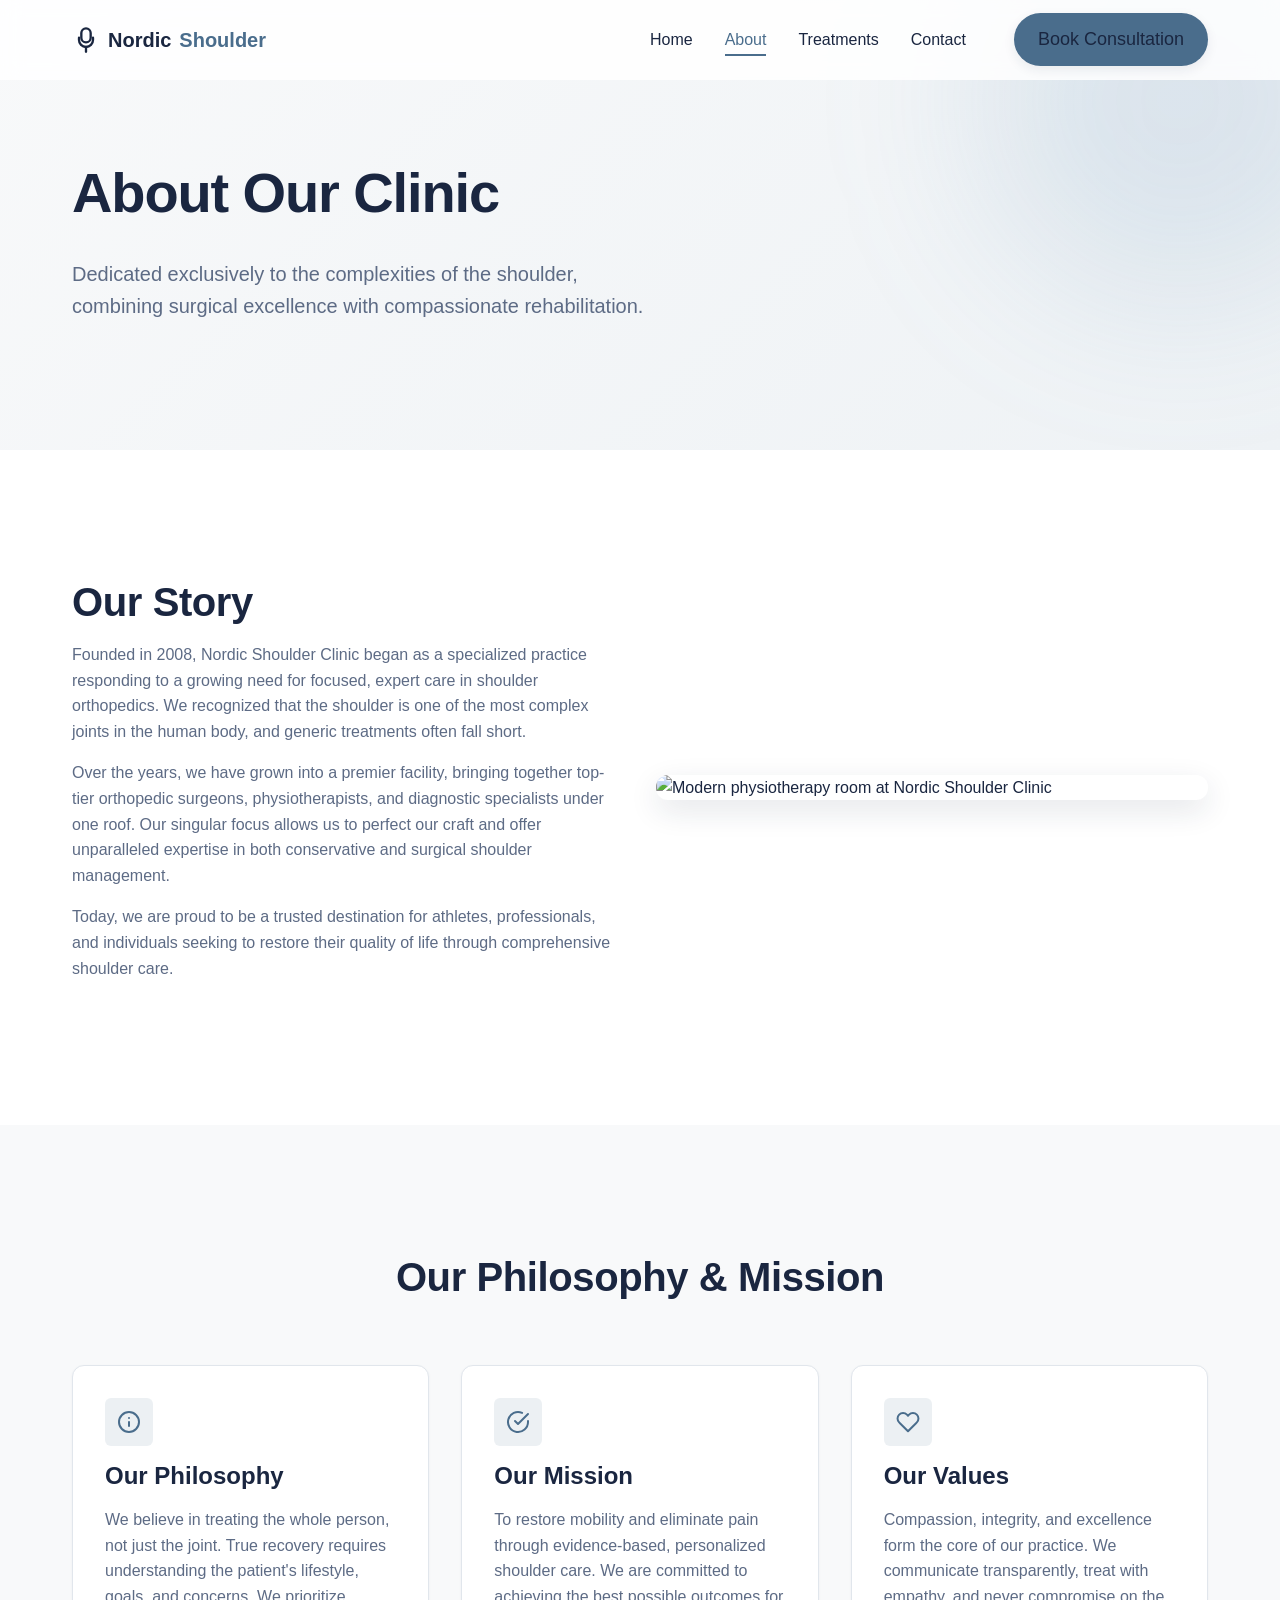
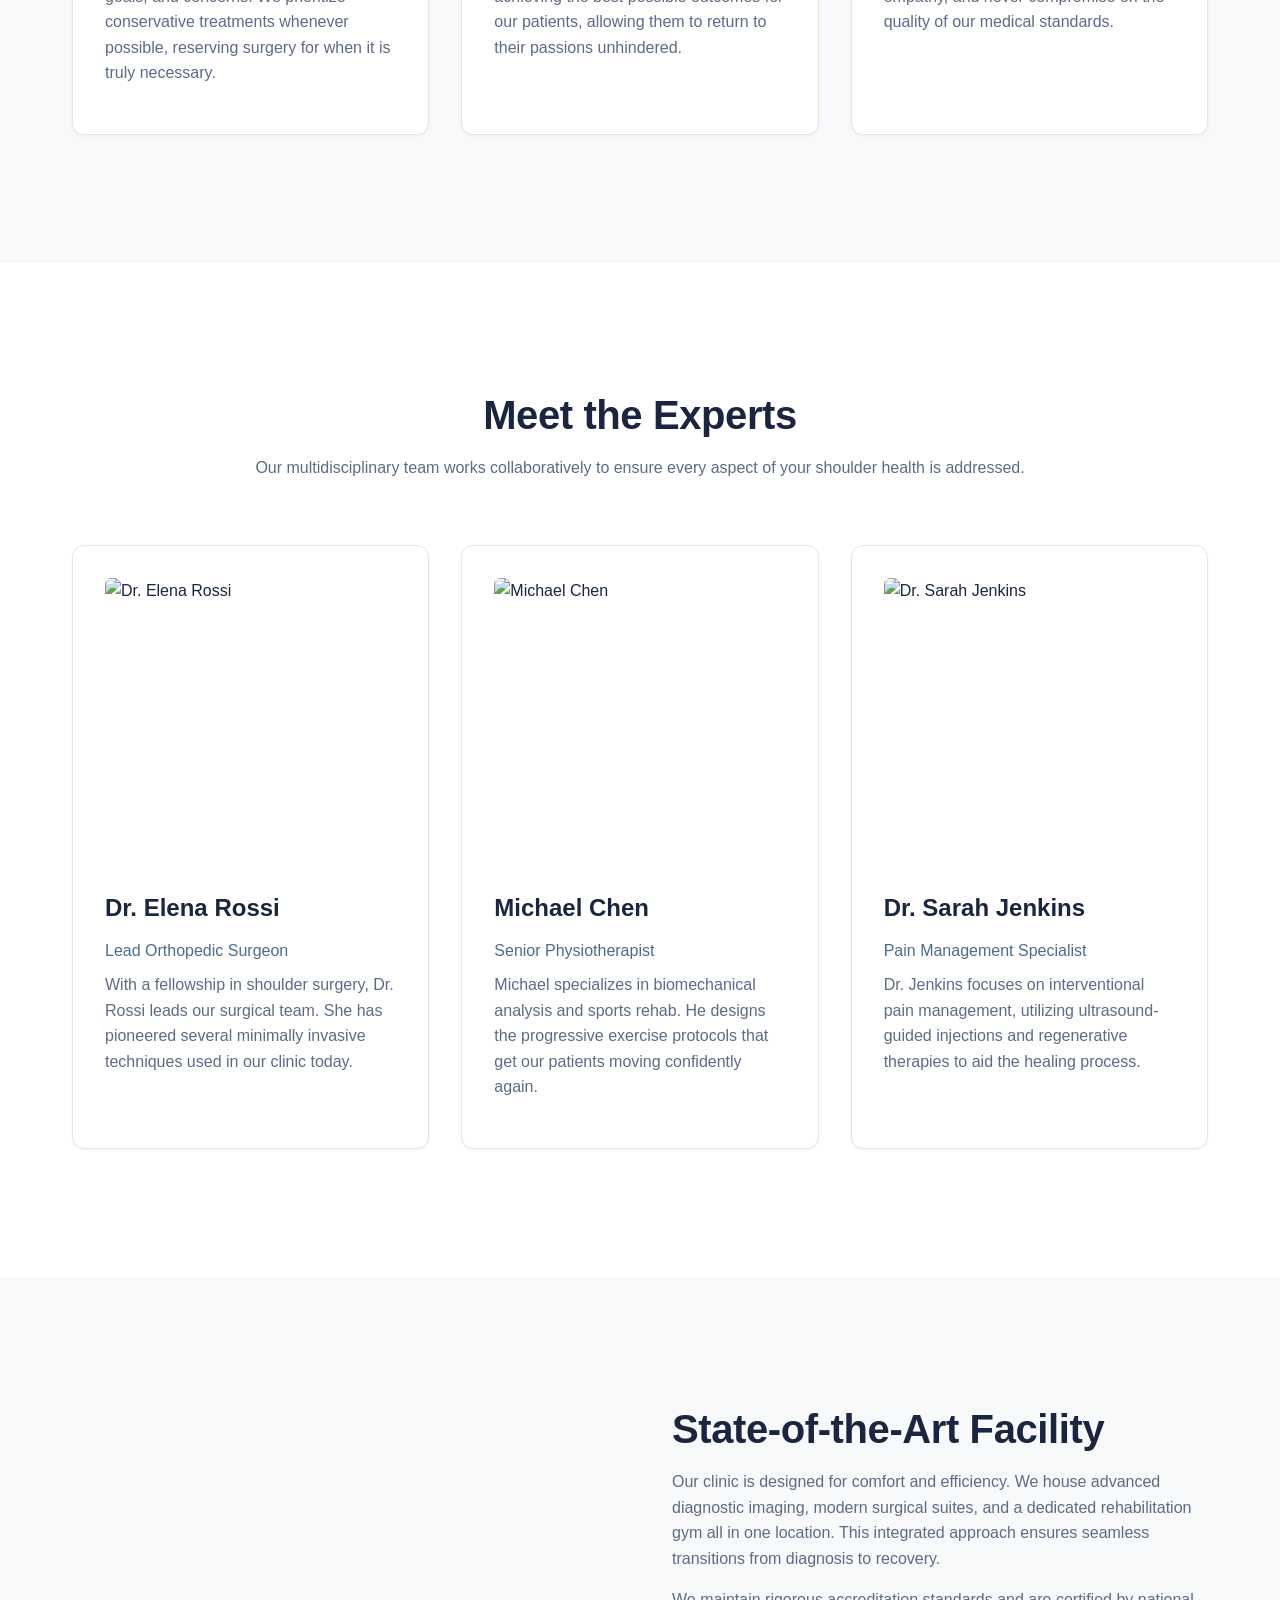
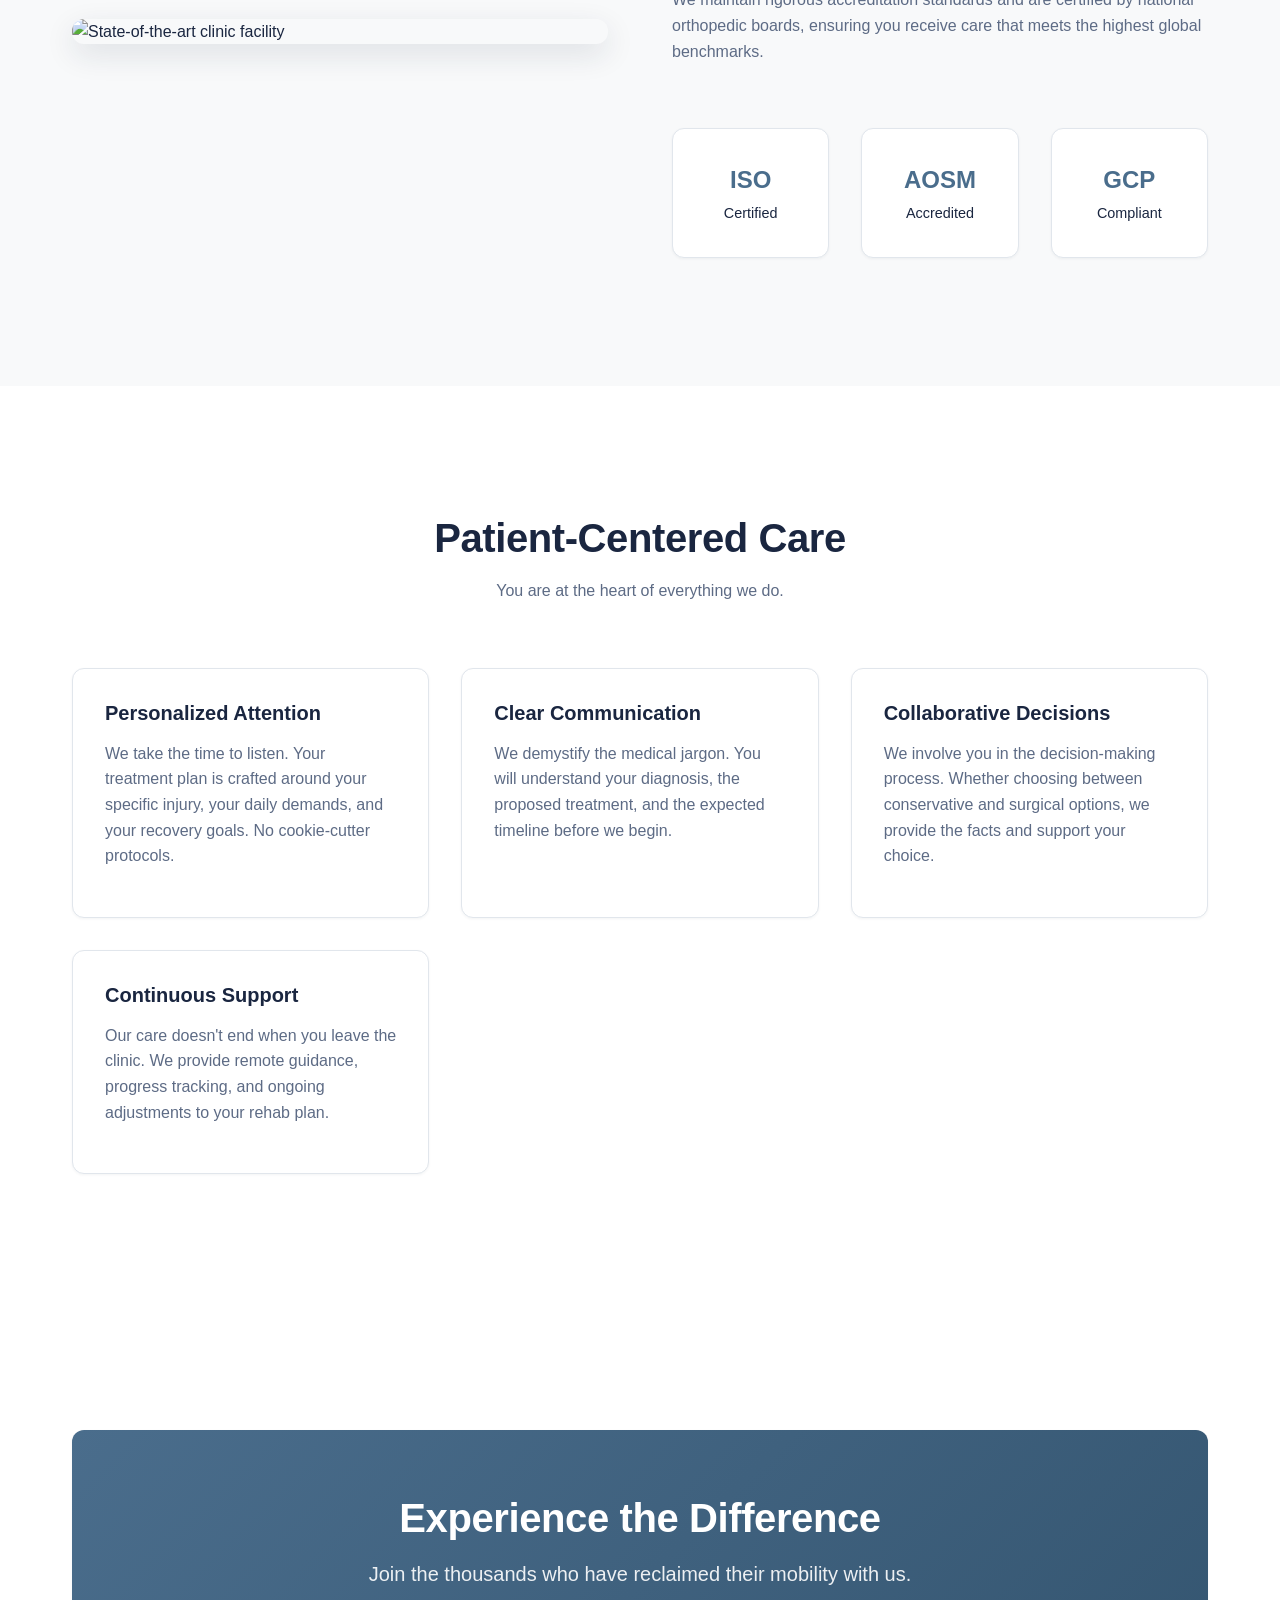
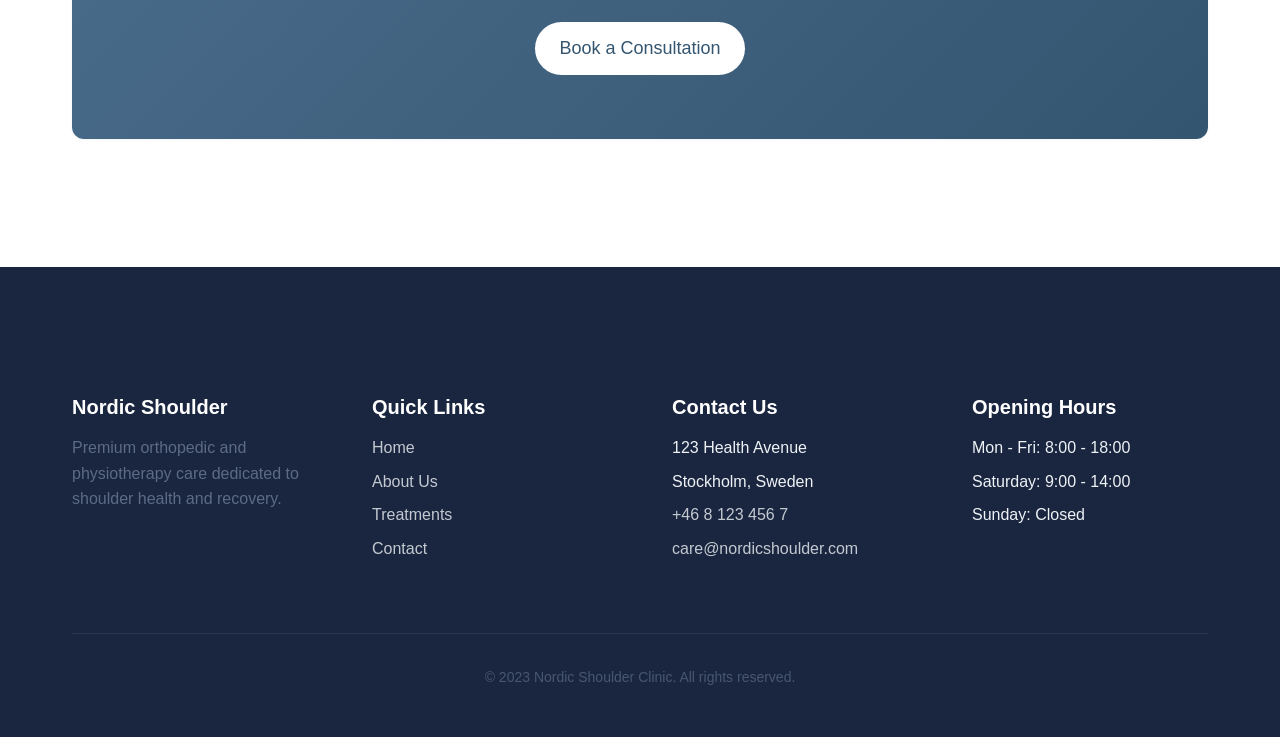
==== commit bbbfaae1: "Generate site via Klar (6 files)" ====
--- a/about.html
+++ b/about.html
@@ -1,270 +1,251 @@
 <!DOCTYPE html>
 <html lang="en">
 <head>
-  <meta charset="UTF-8">
-  <meta name="viewport" content="width=device-width, initial-scale=1.0">
-  <title>About Us | Nordic Shoulder Clinic</title>
-  <meta name="description" content="Learn about Nordic Shoulder Clinic's philosophy, mission, and dedicated team of orthopedic specialists committed to your recovery.">
-  <link rel="stylesheet" href="style.css">
+    <meta charset="UTF-8">
+    <meta name="viewport" content="width=device-width, initial-scale=1.0">
+    <title>About Us | Nordic Shoulder Clinic</title>
+    <meta name="description" content="Learn about the Nordic Shoulder Clinic philosophy, our expert team, state-of-the-art facility, and patient-centered approach to shoulder rehabilitation.">
+    <link rel="stylesheet" href="style.css">
 </head>
 <body>
 
-  <!-- Header & Navigation -->
-  <header class="site-header" id="site-header">
-    <div class="container navbar">
-      <a href="index.html" class="logo">
-        <svg width="32" height="32" viewBox="0 0 24 24" fill="none" stroke="currentColor" stroke-width="2" stroke-linecap="round" stroke-linejoin="round">
-          <path d="M12 2L4 6v6c0 5.5 3.8 10.7 8 12 4.2-1.3 8-6.5 8-12V6l-8-4z"></path>
-          <path d="M9 12h6"></path>
-          <path d="M12 9v6"></path>
-        </svg>
-        Nordic Shoulder Clinic
-      </a>
-      
-      <nav class="nav-links" id="nav-links">
-        <a href="index.html">Home</a>
-        <a href="about.html" class="active">About</a>
-        <a href="treatments.html">Treatments</a>
-        <a href="contact.html">Contact</a>
-      </nav>
-
-      <div class="nav-actions">
-        <button class="theme-toggle" id="theme-toggle" aria-label="Toggle dark mode">
-          <svg id="theme-icon-sun" width="20" height="20" viewBox="0 0 24 24" fill="none" stroke="currentColor" stroke-width="2" stroke-linecap="round" stroke-linejoin="round">
-            <circle cx="12" cy="12" r="5"></circle>
-            <line x1="12" y1="1" x2="12" y2="3"></line>
-            <line x1="12" y1="21" x2="12" y2="23"></line>
-            <line x1="4.22" y1="4.22" x2="5.64" y2="5.64"></line>
-            <line x1="18.36" y1="18.36" x2="19.78" y2="19.78"></line>
-            <line x1="1" y1="12" x2="3" y2="12"></line>
-            <line x1="21" y1="12" x2="23" y2="12"></line>
-            <line x1="4.22" y1="19.78" x2="5.64" y2="18.36"></line>
-            <line x1="18.36" y1="5.64" x2="19.78" y2="4.22"></line>
-          </svg>
-          <svg id="theme-icon-moon" width="20" height="20" viewBox="0 0 24 24" fill="none" stroke="currentColor" stroke-width="2" stroke-linecap="round" stroke-linejoin="round" style="display:none;">
-            <path d="M21 12.79A9 9 0 1 1 11.21 3 7 7 0 0 0 21 12.79z"></path>
-          </svg>
-        </button>
-        <a href="contact.html" class="btn btn-primary">Book Consultation</a>
-        <button class="nav-toggle" id="nav-toggle" aria-label="Toggle menu">
-          <span></span><span></span><span></span>
-        </button>
-      </div>
-    </div>
-  </header>
-
-  <main>
-    <!-- Page Header -->
-    <section class="page-header">
-      <div class="container">
-        <h1>About Nordic Shoulder Clinic</h1>
-        <p class="text-muted">Dedicated to restoring your movement with expert, compassionate care.</p>
-      </div>
-    </section>
-
-    <!-- Our Story / Philosophy -->
-    <section class="section">
-      <div class="container flex" style="align-items: center; gap: var(--space-2xl); flex-wrap: wrap;">
-        <div class="reveal" style="flex: 1; min-width: 300px;">
-          <img src="https://images.unsplash.com/photo-1519494026892-80bbd2d6fd0d?auto=format&fit=crop&w=800&q=80" 
-               alt="Modern clinic reception area" 
-               loading="lazy"
-               width="800" 
-               height="600"
-               style="border-radius: var(--radius-lg); box-shadow: var(--shadow-md);">
+    <!-- Header / Navigation -->
+    <header class="site-header" id="siteHeader">
+        <div class="container nav-wrapper">
+            <a href="index.html" class="logo">
+                <svg width="28" height="28" viewBox="0 0 24 24" fill="none" stroke="currentColor" stroke-width="2" stroke-linecap="round" stroke-linejoin="round">
+                    <path d="M12 2a4 4 0 0 0-4 4v4a4 4 0 0 0 8 0V6a4 4 0 0 0-4-4z"></path>
+                    <path d="M6 10v2a6 6 0 0 0 12 0v-2"></path>
+                    <path d="M12 18v4"></path>
+                </svg>
+                Nordic<span>Shoulder</span>
+            </a>
+            <nav class="nav-links" id="navLinks">
+                <a href="index.html">Home</a>
+                <a href="about.html" class="active">About</a>
+                <a href="treatments.html">Treatments</a>
+                <a href="contact.html">Contact</a>
+                <a href="contact.html" class="btn btn-primary" style="margin-left: 1rem;">Book Consultation</a>
+            </nav>
+            <button class="menu-toggle" id="menuToggle" aria-label="Toggle menu" aria-expanded="false">
+                <span></span>
+                <span></span>
+                <span></span>
+            </button>
         </div>
-        <div class="reveal" style="flex: 1; min-width: 300px;">
-          <h2>Our Story & Philosophy</h2>
-          <p>Founded in 2010, Nordic Shoulder Clinic was born out of a desire to provide specialized, patient-first orthopedic care. We recognized that shoulder injuries require more than just generic treatment—they demand highly focused expertise and a tailored recovery journey.</p>
-          <p>Our philosophy blends evidence-based medicine with a calm, supportive environment. We believe that recovery is not just about fixing an injury, but about restoring a person's quality of life. By combining advanced diagnostics with personalized physiotherapy, we ensure every patient receives the precise care they need to regain their strength and confidence.</p>
+    </header>
+
+    <main>
+        <!-- Page Header -->
+        <section class="hero" style="min-height: 50vh; align-items: flex-end; padding-bottom: 4rem;">
+            <div class="hero-bg-accent hero-bg-accent-1"></div>
+            <div class="container">
+                <div class="hero-content reveal">
+                    <h1>About Our Clinic</h1>
+                    <p class="hero-subtitle">Dedicated exclusively to the complexities of the shoulder, combining surgical excellence with compassionate rehabilitation.</p>
+                </div>
+            </div>
+        </section>
+
+        <!-- Clinic Story -->
+        <section class="section">
+            <div class="container">
+                <div class="grid grid-2" style="align-items: center;">
+                    <div class="reveal">
+                        <h2>Our Story</h2>
+                        <p>Founded in 2008, Nordic Shoulder Clinic began as a specialized practice responding to a growing need for focused, expert care in shoulder orthopedics. We recognized that the shoulder is one of the most complex joints in the human body, and generic treatments often fall short.</p>
+                        <p>Over the years, we have grown into a premier facility, bringing together top-tier orthopedic surgeons, physiotherapists, and diagnostic specialists under one roof. Our singular focus allows us to perfect our craft and offer unparalleled expertise in both conservative and surgical shoulder management.</p>
+                        <p>Today, we are proud to be a trusted destination for athletes, professionals, and individuals seeking to restore their quality of life through comprehensive shoulder care.</p>
+                    </div>
+                    <div class="reveal">
+                        <img src="https://images.unsplash.com/photo-1519494026892-80bbd2d6fd0d?q=80&w=800&auto=format&fit=crop" alt="Modern physiotherapy room at Nordic Shoulder Clinic" loading="lazy" style="border-radius: var(--radius-md); box-shadow: var(--shadow-lg);">
+                    </div>
+                </div>
+            </div>
+        </section>
+
+        <!-- Philosophy & Mission -->
+        <section class="section section-alt">
+            <div class="container">
+                <div class="text-center mb-lg reveal">
+                    <h2>Our Philosophy & Mission</h2>
+                </div>
+                <div class="grid grid-3">
+                    <article class="card reveal">
+                        <div class="card-icon">
+                            <svg width="24" height="24" viewBox="0 0 24 24" fill="none" stroke="currentColor" stroke-width="2" stroke-linecap="round" stroke-linejoin="round">
+                                <circle cx="12" cy="12" r="10"/>
+                                <path d="M12 16v-4"/>
+                                <path d="M12 8h.01"/>
+                            </svg>
+                        </div>
+                        <h3>Our Philosophy</h3>
+                        <p>We believe in treating the whole person, not just the joint. True recovery requires understanding the patient's lifestyle, goals, and concerns. We prioritize conservative treatments whenever possible, reserving surgery for when it is truly necessary.</p>
+                    </article>
+                    <article class="card reveal">
+                        <div class="card-icon">
+                            <svg width="24" height="24" viewBox="0 0 24 24" fill="none" stroke="currentColor" stroke-width="2" stroke-linecap="round" stroke-linejoin="round">
+                                <path d="M22 11.08V12a10 10 0 1 1-5.93-9.14"/>
+                                <polyline points="22 4 12 14.01 9 11.01"/>
+                            </svg>
+                        </div>
+                        <h3>Our Mission</h3>
+                        <p>To restore mobility and eliminate pain through evidence-based, personalized shoulder care. We are committed to achieving the best possible outcomes for our patients, allowing them to return to their passions unhindered.</p>
+                    </article>
+                    <article class="card reveal">
+                        <div class="card-icon">
+                            <svg width="24" height="24" viewBox="0 0 24 24" fill="none" stroke="currentColor" stroke-width="2" stroke-linecap="round" stroke-linejoin="round">
+                                <path d="M20.84 4.61a5.5 5.5 0 0 0-7.78 0L12 5.67l-1.06-1.06a5.5 5.5 0 0 0-7.78 7.78l1.06 1.06L12 21.23l7.78-7.78 1.06-1.06a5.5 5.5 0 0 0 0-7.78z"/>
+                            </svg>
+                        </div>
+                        <h3>Our Values</h3>
+                        <p>Compassion, integrity, and excellence form the core of our practice. We communicate transparently, treat with empathy, and never compromise on the quality of our medical standards.</p>
+                    </article>
+                </div>
+            </div>
+        </section>
+
+        <!-- Team Profiles -->
+        <section class="section">
+            <div class="container">
+                <div class="text-center mb-lg reveal">
+                    <h2>Meet the Experts</h2>
+                    <p>Our multidisciplinary team works collaboratively to ensure every aspect of your shoulder health is addressed.</p>
+                </div>
+                <div class="grid grid-3">
+                    <article class="card reveal">
+                        <img src="https://images.unsplash.com/photo-1612349317150-e413f6a5b16d?q=80&w=600&auto=format&fit=crop" alt="Dr. Elena Rossi" class="specialist-img" loading="lazy">
+                        <h3>Dr. Elena Rossi</h3>
+                        <p style="color: var(--color-primary); margin-bottom: 0.5rem;">Lead Orthopedic Surgeon</p>
+                        <p>With a fellowship in shoulder surgery, Dr. Rossi leads our surgical team. She has pioneered several minimally invasive techniques used in our clinic today.</p>
+                    </article>
+                    <article class="card reveal">
+                        <img src="https://images.unsplash.com/photo-1622253692010-333f2da6031d?q=80&w=600&auto=format&fit=crop" alt="Michael Chen" class="specialist-img" loading="lazy">
+                        <h3>Michael Chen</h3>
+                        <p style="color: var(--color-primary); margin-bottom: 0.5rem;">Senior Physiotherapist</p>
+                        <p>Michael specializes in biomechanical analysis and sports rehab. He designs the progressive exercise protocols that get our patients moving confidently again.</p>
+                    </article>
+                    <article class="card reveal">
+                        <img src="https://images.unsplash.com/photo-1594824476967-48c8b964273f?q=80&w=600&auto=format&fit=crop" alt="Dr. Sarah Jenkins" class="specialist-img" loading="lazy">
+                        <h3>Dr. Sarah Jenkins</h3>
+                        <p style="color: var(--color-primary); margin-bottom: 0.5rem;">Pain Management Specialist</p>
+                        <p>Dr. Jenkins focuses on interventional pain management, utilizing ultrasound-guided injections and regenerative therapies to aid the healing process.</p>
+                    </article>
+                </div>
+            </div>
+        </section>
+
+        <!-- Certifications & Facility -->
+        <section class="section section-alt">
+            <div class="container">
+                <div class="grid grid-2" style="gap: 4rem; align-items: center;">
+                    <div class="reveal">
+                        <img src="https://images.unsplash.com/photo-1631217868264-e5b90bb7e133?q=80&w=800&auto=format&fit=crop" alt="State-of-the-art clinic facility" loading="lazy" style="border-radius: var(--radius-md); box-shadow: var(--shadow-lg);">
+                    </div>
+                    <div class="reveal">
+                        <h2>State-of-the-Art Facility</h2>
+                        <p>Our clinic is designed for comfort and efficiency. We house advanced diagnostic imaging, modern surgical suites, and a dedicated rehabilitation gym all in one location. This integrated approach ensures seamless transitions from diagnosis to recovery.</p>
+                        <p>We maintain rigorous accreditation standards and are certified by national orthopedic boards, ensuring you receive care that meets the highest global benchmarks.</p>
+                        <div class="flex gap-md mt-lg" style="flex-wrap: wrap;">
+                            <div class="card" style="flex: 1; min-width: 140px; text-align: center;">
+                                <strong style="display: block; font-size: 1.5rem; color: var(--color-primary);">ISO</strong>
+                                <span style="font-size: 0.9rem;">Certified</span>
+                            </div>
+                            <div class="card" style="flex: 1; min-width: 140px; text-align: center;">
+                                <strong style="display: block; font-size: 1.5rem; color: var(--color-primary);">AOSM</strong>
+                                <span style="font-size: 0.9rem;">Accredited</span>
+                            </div>
+                            <div class="card" style="flex: 1; min-width: 140px; text-align: center;">
+                                <strong style="display: block; font-size: 1.5rem; color: var(--color-primary);">GCP</strong>
+                                <span style="font-size: 0.9rem;">Compliant</span>
+                            </div>
+                        </div>
+                    </div>
+                </div>
+            </div>
+        </section>
+
+        <!-- Patient-Centered Care Approach -->
+        <section class="section">
+            <div class="container">
+                <div class="text-center mb-lg reveal">
+                    <h2>Patient-Centered Care</h2>
+                    <p>You are at the heart of everything we do.</p>
+                </div>
+                <div class="grid grid-2">
+                    <div class="card reveal">
+                        <h4>Personalized Attention</h4>
+                        <p>We take the time to listen. Your treatment plan is crafted around your specific injury, your daily demands, and your recovery goals. No cookie-cutter protocols.</p>
+                    </div>
+                    <div class="card reveal">
+                        <h4>Clear Communication</h4>
+                        <p>We demystify the medical jargon. You will understand your diagnosis, the proposed treatment, and the expected timeline before we begin.</p>
+                    </div>
+                    <div class="card reveal">
+                        <h4>Collaborative Decisions</h4>
+                        <p>We involve you in the decision-making process. Whether choosing between conservative and surgical options, we provide the facts and support your choice.</p>
+                    </div>
+                    <div class="card reveal">
+                        <h4>Continuous Support</h4>
+                        <p>Our care doesn't end when you leave the clinic. We provide remote guidance, progress tracking, and ongoing adjustments to your rehab plan.</p>
+                    </div>
+                </div>
+            </div>
+        </section>
+
+        <!-- CTA Section -->
+        <section class="section">
+            <div class="container">
+                <div class="card reveal" style="background: linear-gradient(135deg, var(--color-primary) 0%, var(--color-primary-dark) 100%); color: var(--color-white); text-align: center; padding: 4rem 2rem; border: none;">
+                    <h2 style="color: var(--color-white);">Experience the Difference</h2>
+                    <p style="color: rgba(255,255,255,0.9); font-size: 1.25rem; margin-bottom: 2rem;">Join the thousands who have reclaimed their mobility with us.</p>
+                    <a href="contact.html" class="btn btn-white">Book a Consultation</a>
+                </div>
+            </div>
+        </section>
+    </main>
+
+    <!-- Footer -->
+    <footer class="site-footer">
+        <div class="container">
+            <div class="footer-grid">
+                <div class="footer-col">
+                    <h4>Nordic Shoulder</h4>
+                    <p>Premium orthopedic and physiotherapy care dedicated to shoulder health and recovery.</p>
+                </div>
+                <div class="footer-col">
+                    <h4>Quick Links</h4>
+                    <ul>
+                        <li><a href="index.html">Home</a></li>
+                        <li><a href="about.html">About Us</a></li>
+                        <li><a href="treatments.html">Treatments</a></li>
+                        <li><a href="contact.html">Contact</a></li>
+                    </ul>
+                </div>
+                <div class="footer-col">
+                    <h4>Contact Us</h4>
+                    <ul>
+                        <li>123 Health Avenue</li>
+                        <li>Stockholm, Sweden</li>
+                        <li><a href="tel:+4681234567">+46 8 123 456 7</a></li>
+                        <li><a href="mailto:care@nordicshoulder.com">care@nordicshoulder.com</a></li>
+                    </ul>
+                </div>
+                <div class="footer-col">
+                    <h4>Opening Hours</h4>
+                    <ul>
+                        <li>Mon - Fri: 8:00 - 18:00</li>
+                        <li>Saturday: 9:00 - 14:00</li>
+                        <li>Sunday: Closed</li>
+                    </ul>
+                </div>
+            </div>
+            <div class="footer-bottom">
+                <p>&copy; 2023 Nordic Shoulder Clinic. All rights reserved.</p>
+            </div>
         </div>
-      </div>
-    </section>
-
-    <!-- Mission & Values -->
-    <section class="section" style="background-color: var(--color-surface); border-top: 1px solid var(--color-border); border-bottom: 1px solid var(--color-border);">
-      <div class="container">
-        <div class="section-header reveal">
-          <h2>Our Mission & Core Values</h2>
-          <p>To deliver world-class orthopedic care that empowers our patients to live pain-free. Everything we do is guided by these principles.</p>
-        </div>
-        <div class="grid grid-4">
-          <article class="card icon-card reveal">
-            <svg viewBox="0 0 24 24" fill="none" stroke="currentColor" stroke-width="2" stroke-linecap="round" stroke-linejoin="round"><path d="M20.84 4.61a5.5 5.5 0 0 0-7.78 0L12 5.67l-1.06-1.06a5.5 5.5 0 0 0-7.78 7.78l1.06 1.06L12 21.23l7.78-7.78 1.06-1.06a5.5 5.5 0 0 0 0-7.78z"></path></svg>
-            <h3>Compassion</h3>
-            <p>We treat every patient with empathy, understanding that pain affects the whole person.</p>
-          </article>
-          <article class="card icon-card reveal">
-            <svg viewBox="0 0 24 24" fill="none" stroke="currentColor" stroke-width="2" stroke-linecap="round" stroke-linejoin="round"><polygon points="12 2 15.09 8.26 22 9.27 17 14.14 18.18 21.02 12 17.77 5.82 21.02 7 14.14 2 9.27 8.91 8.26 12 2"></polygon></svg>
-            <h3>Excellence</h3>
-            <p>Striving for the highest clinical standards in every assessment and treatment.</p>
-          </article>
-          <article class="card icon-card reveal">
-            <svg viewBox="0 0 24 24" fill="none" stroke="currentColor" stroke-width="2" stroke-linecap="round" stroke-linejoin="round"><path d="M9.663 17h4.673M12 3v1m6.364 1.636l-.707.707M21 12h-1M4 12H3m3.343-5.657l-.707-.707m12.728 0l-.707.707M6.343 17.657l-.707.707M12 18a6 6 0 0 0 0-12"></path></svg>
-            <h3>Innovation</h3>
-            <p>Utilizing the latest diagnostic tools and rehabilitation techniques for better outcomes.</p>
-          </article>
-          <article class="card icon-card reveal">
-            <svg viewBox="0 0 24 24" fill="none" stroke="currentColor" stroke-width="2" stroke-linecap="round" stroke-linejoin="round"><path d="M12 22s8-4 8-10V5l-8-3-8 3v7c0 6 8 10 8 10z"></path></svg>
-            <h3>Integrity</h3>
-            <p>Honest, transparent advice and treatment plans focused solely on your recovery.</p>
-          </article>
-        </div>
-      </div>
-    </section>
-
-    <!-- Facility Showcase -->
-    <section class="section">
-      <div class="container">
-        <div class="section-header reveal">
-          <h2>State-of-the-Art Facilities</h2>
-          <p>Designed for comfort and equipped for advanced orthopedic care.</p>
-        </div>
-        <div class="grid grid-3">
-          <div class="card reveal" style="padding: 0; overflow: hidden;">
-            <img src="https://images.unsplash.com/photo-1629909613654-28e377c37b09?auto=format&fit=crop&w=600&q=80" alt="Modern physiotherapy gym" loading="lazy" style="width:100%; height:250px; object-fit:cover;">
-            <div style="padding: var(--space-md);">
-              <h3>Rehabilitation Gym</h3>
-              <p class="text-muted">Equipped with the latest tools for strength and mobility training.</p>
-            </div>
-          </div>
-          <div class="card reveal" style="padding: 0; overflow: hidden;">
-            <img src="https://images.unsplash.com/photo-1629909615184-74f495363b67?auto=format&fit=crop&w=600&q=80" alt="Private treatment room" loading="lazy" style="width:100%; height:250px; object-fit:cover;">
-            <div style="padding: var(--space-md);">
-              <h3>Treatment Rooms</h3>
-              <p class="text-muted">Calm, private spaces designed for manual therapy and assessments.</p>
-            </div>
-          </div>
-          <div class="card reveal" style="padding: 0; overflow: hidden;">
-            <img src="https://images.unsplash.com/photo-1538108149393-fbbd81895907?auto=format&fit=crop&w=600&q=80" alt="Diagnostic imaging room" loading="lazy" style="width:100%; height:250px; object-fit:cover;">
-            <div style="padding: var(--space-md);">
-              <h3>Diagnostic Center</h3>
-              <p class="text-muted">On-site imaging for immediate and accurate diagnoses.</p>
-            </div>
-          </div>
-        </div>
-      </div>
-    </section>
-
-    <!-- Patient-Centered Care & Certifications -->
-    <section class="section" style="background-color: var(--color-surface-alt);">
-      <div class="container grid grid-2">
-        <article class="reveal">
-          <h2>Patient-Centered Care Approach</h2>
-          <p>We know that dealing with an injury can be stressful. That’s why we’ve designed our care pathway around you. From your first call to your final discharge, our team ensures you are informed, comfortable, and confident in your treatment.</p>
-          <p>We take the time to listen to your story, understand your goals—whether that's returning to professional sports or simply sleeping without pain—and build a plan that fits your life.</p>
-        </article>
-        <article class="reveal">
-          <h2>Certifications & Accreditations</h2>
-          <p>Our clinic and specialists hold the highest standards of medical certification, ensuring you receive safe, reliable, and effective treatment.</p>
-          <ul class="flex flex-col gap-sm" style="margin-top: var(--space-md);">
-            <li class="flex items-center gap-sm">
-              <svg width="24" height="24" viewBox="0 0 24 24" fill="none" stroke="var(--color-primary)" stroke-width="2" stroke-linecap="round" stroke-linejoin="round"><polyline points="20 6 9 17 4 12"></polyline></svg>
-              <span>Swedish Orthopedic Association Certified</span>
-            </li>
-            <li class="flex items-center gap-sm">
-              <svg width="24" height="24" viewBox="0 0 24 24" fill="none" stroke="var(--color-primary)" stroke-width="2" stroke-linecap="round" stroke-linejoin="round"><polyline points="20 6 9 17 4 12"></polyline></svg>
-              <span>ISO 9001 Quality Management Certified</span>
-            </li>
-            <li class="flex items-center gap-sm">
-              <svg width="24" height="24" viewBox="0 0 24 24" fill="none" stroke="var(--color-primary)" stroke-width="2" stroke-linecap="round" stroke-linejoin="round"><polyline points="20 6 9 17 4 12"></polyline></svg>
-              <span>Registered Physiotherapy Specialists</span>
-            </li>
-            <li class="flex items-center gap-sm">
-              <svg width="24" height="24" viewBox="0 0 24 24" fill="none" stroke="var(--color-primary)" stroke-width="2" stroke-linecap="round" stroke-linejoin="round"><polyline points="20 6 9 17 4 12"></polyline></svg>
-              <span>Sports Medicine Accredited Clinic</span>
-            </li>
-          </ul>
-        </article>
-      </div>
-    </section>
-
-    <!-- Team Profiles -->
-    <section class="section">
-      <div class="container">
-        <div class="section-header reveal">
-          <h2>Meet Our Expert Team</h2>
-          <p>Get to know the dedicated professionals who will guide your recovery.</p>
-        </div>
-        <div class="grid grid-3">
-          <article class="card specialist-card reveal">
-            <div class="specialist-avatar">
-              <img src="https://images.unsplash.com/photo-1612349317150-e413f6a5b16d?auto=format&fit=crop&w=200&q=80" alt="Dr. Anna Lindberg" loading="lazy" width="120" height="120" style="width:100%; height:100%; object-fit:cover;">
-            </div>
-            <h4>Dr. Anna Lindberg</h4>
-            <p class="text-muted" style="margin-bottom: var(--space-sm);">Lead Orthopedic Surgeon</p>
-            <p>With over 15 years of experience, Dr. Lindberg specializes in minimally invasive arthroscopic shoulder surgery, helping athletes return to peak performance.</p>
-          </article>
-          <article class="card specialist-card reveal">
-            <div class="specialist-avatar">
-              <img src="https://images.unsplash.com/photo-1622253692010-333f2da6031d?auto=format&fit=crop&w=200&q=80" alt="Erik Johansson" loading="lazy" width="120" height="120" style="width:100%; height:100%; object-fit:cover;">
-            </div>
-            <h4>Erik Johansson</h4>
-            <p class="text-muted" style="margin-bottom: var(--space-sm);">Senior Physiotherapist</p>
-            <p>Erik brings a wealth of knowledge in manual therapy and post-operative rehabilitation. He is passionate about creating personalized, evidence-based rehab plans.</p>
-          </article>
-          <article class="card specialist-card reveal">
-            <div class="specialist-avatar">
-              <img src="https://images.unsplash.com/photo-1594824476967-48c8b964273f?auto=format&fit=crop&w=200&q=80" alt="Maria Svensson" loading="lazy" width="120" height="120" style="width:100%; height:100%; object-fit:cover;">
-            </div>
-            <h4>Maria Svensson</h4>
-            <p class="text-muted" style="margin-bottom: var(--space-sm);">Sports Rehab Specialist</p>
-            <p>Maria focuses on biomechanical analysis and athletic recovery. She works closely with local sports teams to prevent and treat complex shoulder injuries.</p>
-          </article>
-        </div>
-      </div>
-    </section>
-
-    <!-- CTA Section -->
-    <section class="container">
-      <div class="cta-section reveal">
-        <h2>Trust Us With Your Recovery</h2>
-        <p>Experience healthcare that truly cares. Schedule your consultation with our orthopedic experts today.</p>
-        <a href="contact.html" class="btn btn-primary">Book Your Consultation</a>
-      </div>
-    </section>
-  </main>
-
-  <!-- Footer -->
-  <footer class="site-footer">
-    <div class="container">
-      <div class="footer-grid">
-        <div class="footer-col">
-          <h4>Nordic Clinic</h4>
-          <p class="text-muted">Premium orthopedic care specialized in shoulder rehabilitation and sports injuries.</p>
-        </div>
-        <div class="footer-col">
-          <h4>Quick Links</h4>
-          <ul>
-            <li><a href="index.html">Home</a></li>
-            <li><a href="about.html">About Us</a></li>
-            <li><a href="treatments.html">Treatments</a></li>
-            <li><a href="contact.html">Contact</a></li>
-          </ul>
-        </div>
-        <div class="footer-col">
-          <h4>Contact Us</h4>
-          <ul>
-            <li>123 Health Avenue, Stockholm</li>
-            <li>+46 8 123 4567</li>
-            <li>info@nordicclinic.se</li>
-          </ul>
-        </div>
-        <div class="footer-col">
-          <h4>Opening Hours</h4>
-          <ul>
-            <li>Mon - Fri: 8:00 - 18:00</li>
-            <li>Saturday: 9:00 - 14:00</li>
-            <li>Sunday: Closed</li>
-          </ul>
-        </div>
-      </div>
-      <div class="footer-bottom">
-        <p>&copy; 2023 Nordic Shoulder Clinic. All rights reserved.</p>
-      </div>
-    </div>
-  </footer>
-
-  <script src="script.js"></script>
+    </footer>
+
+    <script src="script.js"></script>
 </body>
 </html>
--- a/style.css
+++ b/style.css
@@ -1,76 +1,75 @@
-/* ===============================================
-   Nordic Shoulder Clinic - Premium Stylesheet
-   Design: Scandinavian, Minimalist, Premium Healthcare
-   Assumptions: System fonts used to ensure no external 
-   dependencies and optimal Lighthouse performance.
-   =============================================== */
-
-/* 1. Design Tokens & Variables */
+/* ==========================================================================
+   Nordic Shoulder Clinic - Premium Medical Clinic Stylesheet
+   ==========================================================================
+   Assumptions:
+   - Using system fonts for optimal performance and native feel.
+   - Light theme primary, designed with accessibility in mind.
+   - Mobile-first approach.
+   ========================================================================== */
+
+/* 1. Design Tokens (CSS Variables)
+   ========================================================================== */
 :root {
-  /* Color Palette - Light Mode */
-  --color-bg: #F9FAFB;
-  --color-surface: #FFFFFF;
-  --color-surface-alt: #F3F4F6;
-  --color-primary: #5E81AC; /* Muted Nordic Blue */
-  --color-primary-dark: #4A6FA5;
-  --color-accent: #81A1C1;
-  --color-text: #1E293B; /* Dark Navy */
-  --color-text-muted: #64748B;
-  --color-border: #E2E8F0;
-  --color-success: #10B981;
-  --color-error: #EF4444;
-  
+  /* Color Palette - Soft whites, light grays, muted blues, dark navy */
+  --color-bg: #ffffff;
+  --color-surface: #f8f9fa;
+  --color-surface-alt: #eef2f5;
+  --color-primary: #4a6d8c;
+  --color-primary-dark: #345570;
+  --color-primary-light: #6b8cab;
+  --color-accent: #5e8bb5;
+  --color-text: #1a2640; /* Dark navy text */
+  --color-text-muted: #5d6b85;
+  --color-border: #e1e6ec;
+  --color-success: #2a9d8f;
+  --color-error: #e76f51;
+  --color-white: #ffffff;
+
   /* Typography */
-  --font-heading: Georgia, 'Times New Roman', serif;
-  --font-body: system-ui, -apple-system, BlinkMacSystemFont, 'Segoe UI', Roboto, sans-serif;
+  --font-sans: -apple-system, BlinkMacSystemFont, "Segoe UI", Roboto, Helvetica, Arial, sans-serif;
+  --font-serif: Georgia, "Times New Roman", serif;
   --font-size-base: 16px;
-  
-  /* Spacing Scale */
+  --font-size-lg: 1.125rem;
+  --font-size-xl: 1.25rem;
+  --font-size-2xl: 1.5rem;
+  --font-size-3xl: 2rem;
+  --font-size-4xl: 2.5rem;
+  --font-size-5xl: 3.5rem;
+  --line-height-base: 1.6;
+  --line-height-tight: 1.2;
+
+  /* Spacing System */
   --space-xs: 0.5rem;
   --space-sm: 1rem;
-  --space-md: 1.5rem;
-  --space-lg: 2rem;
-  --space-xl: 3rem;
-  --space-2xl: 4rem;
-  --space-3xl: 6rem;
-  
-  /* Layout */
-  --container-max: 1200px;
-  --radius-sm: 8px;
+  --space-md: 2rem;
+  --space-lg: 4rem;
+  --space-xl: 8rem;
+
+  /* Radii */
+  --radius-sm: 6px;
   --radius-md: 12px;
   --radius-lg: 24px;
   --radius-full: 9999px;
-  
+
   /* Shadows */
-  --shadow-sm: 0 1px 2px 0 rgba(0, 0, 0, 0.05);
-  --shadow-md: 0 4px 6px -1px rgba(0, 0, 0, 0.05), 0 2px 4px -1px rgba(0, 0, 0, 0.03);
-  --shadow-lg: 0 10px 15px -3px rgba(0, 0, 0, 0.08), 0 4px 6px -2px rgba(0, 0, 0, 0.04);
-  
+  --shadow-sm: 0 1px 3px rgba(26, 38, 64, 0.05);
+  --shadow-md: 0 4px 12px rgba(26, 38, 64, 0.08);
+  --shadow-lg: 0 10px 30px rgba(26, 38, 64, 0.12);
+
   /* Transitions */
-  --transition-fast: 150ms ease;
-  --transition-base: 250ms ease;
-  --transition-slow: 400ms ease;
-}
-
-/* Dark Mode Overrides */
-[data-theme="dark"] {
-  --color-bg: #0F172A;
-  --color-surface: #1E293B;
-  --color-surface-alt: #334155;
-  --color-primary: #81A1C1;
-  --color-primary-dark: #5E81AC;
-  --color-accent: #88C0D0;
-  --color-text: #E2E8F0;
-  --color-text-muted: #94A3B8;
-  --color-border: #334155;
-  
-  --shadow-sm: 0 1px 2px 0 rgba(0, 0, 0, 0.3);
-  --shadow-md: 0 4px 6px -1px rgba(0, 0, 0, 0.4), 0 2px 4px -1px rgba(0, 0, 0, 0.2);
-  --shadow-lg: 0 10px 15px -3px rgba(0, 0, 0, 0.5), 0 4px 6px -2px rgba(0, 0, 0, 0.3);
-}
-
-/* 2. Reset & Base Styles */
-*, *::before, *::after {
+  --transition-fast: 150ms ease-in-out;
+  --transition-base: 300ms ease-in-out;
+
+  /* Layout */
+  --max-width: 1200px;
+  --header-height: 80px;
+}
+
+/* 2. Reset & Base
+   ========================================================================== */
+*,
+*::before,
+*::after {
   box-sizing: border-box;
   margin: 0;
   padding: 0;
@@ -78,16 +77,17 @@
 
 html {
   scroll-behavior: smooth;
-  -webkit-text-size-adjust: 100%;
+  scroll-padding-top: var(--header-height);
+  -webkit-font-smoothing: antialiased;
+  -moz-osx-font-smoothing: grayscale;
 }
 
 body {
-  font-family: var(--font-body);
+  font-family: var(--font-sans);
   font-size: var(--font-size-base);
-  line-height: 1.6;
+  line-height: var(--line-height-base);
   color: var(--color-text);
   background-color: var(--color-bg);
-  transition: background-color var(--transition-base), color var(--transition-base);
   overflow-x: hidden;
 }
 
@@ -107,70 +107,125 @@
   color: var(--color-primary-dark);
 }
 
+ul {
+  list-style: none;
+}
+
+button {
+  font-family: inherit;
+  cursor: pointer;
+  border: none;
+  background: none;
+}
+
+/* 3. Typography
+   ========================================================================== */
 h1, h2, h3, h4, h5, h6 {
-  font-family: var(--font-heading);
   font-weight: 600;
-  line-height: 1.2;
+  line-height: var(--line-height-tight);
   color: var(--color-text);
   margin-bottom: var(--space-sm);
 }
 
-h1 { font-size: 2.5rem; }
-h2 { font-size: 2rem; }
-h3 { font-size: 1.5rem; }
-h4 { font-size: 1.25rem; }
-
-p { margin-bottom: var(--space-sm); }
-
-ul { list-style: none; }
-
-/* 3. Layout Primitives */
+h1 {
+  font-size: clamp(2.5rem, 5vw, var(--font-size-5xl));
+  letter-spacing: -0.02em;
+}
+
+h2 {
+  font-size: clamp(2rem, 4vw, var(--font-size-4xl));
+  letter-spacing: -0.01em;
+}
+
+h3 {
+  font-size: var(--font-size-2xl);
+}
+
+h4 {
+  font-size: var(--font-size-xl);
+}
+
+p {
+  margin-bottom: var(--space-sm);
+  color: var(--color-text-muted);
+}
+
+/* 4. Layout Primitives & Utilities
+   ========================================================================== */
 .container {
   width: 100%;
-  max-width: var(--container-max);
-  margin-left: auto;
-  margin-right: auto;
-  padding-left: var(--space-sm);
-  padding-right: var(--space-sm);
+  max-width: var(--max-width);
+  margin: 0 auto;
+  padding: 0 var(--space-md);
 }
 
 .section {
-  padding: var(--space-3xl) 0;
-}
-
-.text-center { text-align: center; }
-.text-muted { color: var(--color-text-muted); }
+  padding: var(--space-xl) 0;
+}
+
+.section-alt {
+  background-color: var(--color-surface);
+}
+
+.text-center {
+  text-align: center;
+}
 
 .grid {
   display: grid;
-  gap: var(--space-lg);
-}
-
-.grid-2 { grid-template-columns: repeat(auto-fit, minmax(300px, 1fr)); }
-.grid-3 { grid-template-columns: repeat(auto-fit, minmax(250px, 1fr)); }
-.grid-4 { grid-template-columns: repeat(auto-fit, minmax(200px, 1fr)); }
-
-.flex { display: flex; }
-.flex-col { flex-direction: column; }
-.items-center { align-items: center; }
-.justify-center { justify-content: center; }
-.justify-between { justify-content: space-between; }
-.gap-sm { gap: var(--space-sm); }
-.gap-md { gap: var(--space-md); }
-.gap-lg { gap: var(--space-lg); }
-
-/* 4. Components */
+  gap: var(--space-md);
+}
+
+.grid-2 {
+  grid-template-columns: repeat(auto-fit, minmax(300px, 1fr));
+}
+
+.grid-3 {
+  grid-template-columns: repeat(auto-fit, minmax(280px, 1fr));
+}
+
+.flex {
+  display: flex;
+}
+
+.flex-center {
+  display: flex;
+  justify-content: center;
+  align-items: center;
+}
+
+.flex-col {
+  flex-direction: column;
+}
+
+.gap-sm {
+  gap: var(--space-sm);
+}
+
+.gap-md {
+  gap: var(--space-md);
+}
+
+.mt-lg {
+  margin-top: var(--space-lg);
+}
+
+.mb-lg {
+  margin-bottom: var(--space-lg);
+}
+
+/* 5. Components
+   ========================================================================== */
+
+/* Buttons */
 .btn {
   display: inline-flex;
   align-items: center;
   justify-content: center;
-  padding: var(--space-sm) var(--space-lg);
-  font-family: var(--font-body);
-  font-size: 1rem;
+  padding: 0.75rem 1.5rem;
+  border-radius: var(--radius-full);
   font-weight: 500;
-  border: 2px solid transparent;
-  border-radius: var(--radius-full);
-  cursor: pointer;
+  font-size: var(--font-size-lg);
   transition: all var(--transition-base);
   text-align: center;
   white-space: nowrap;
@@ -178,94 +233,123 @@
 
 .btn-primary {
   background-color: var(--color-primary);
-  color: #FFFFFF;
-  border-color: var(--color-primary);
+  color: var(--color-white);
+  box-shadow: var(--shadow-md);
 }
 
 .btn-primary:hover {
   background-color: var(--color-primary-dark);
-  border-color: var(--color-primary-dark);
-  color: #FFFFFF;
+  color: var(--color-white);
   transform: translateY(-2px);
-  box-shadow: var(--shadow-md);
+  box-shadow: var(--shadow-lg);
 }
 
 .btn-secondary {
   background-color: transparent;
   color: var(--color-primary);
-  border-color: var(--color-border);
+  border: 2px solid var(--color-primary);
 }
 
 .btn-secondary:hover {
+  background-color: var(--color-primary);
+  color: var(--color-white);
+  transform: translateY(-2px);
+}
+
+.btn-white {
+  background-color: var(--color-white);
+  color: var(--color-primary-dark);
+}
+
+.btn-white:hover {
   background-color: var(--color-surface-alt);
-  border-color: var(--color-primary);
   transform: translateY(-2px);
 }
 
+/* Cards */
 .card {
-  background-color: var(--color-surface);
+  background: var(--color-bg);
+  border-radius: var(--radius-md);
+  padding: var(--space-md);
+  box-shadow: var(--shadow-sm);
   border: 1px solid var(--color-border);
-  border-radius: var(--radius-md);
-  padding: var(--space-lg);
+  transition: transform var(--transition-base), box-shadow var(--transition-base);
+}
+
+.card:hover {
+  transform: translateY(-5px);
+  box-shadow: var(--shadow-lg);
+}
+
+.card-icon {
+  width: 48px;
+  height: 48px;
+  background-color: rgba(74, 109, 140, 0.1);
+  border-radius: var(--radius-sm);
+  display: flex;
+  align-items: center;
+  justify-content: center;
+  margin-bottom: var(--space-sm);
+  color: var(--color-primary);
+}
+
+/* Navigation */
+.site-header {
+  position: fixed;
+  top: 0;
+  left: 0;
+  width: 100%;
+  height: var(--header-height);
+  z-index: 1000;
+  background: rgba(255, 255, 255, 0.85);
+  backdrop-filter: blur(10px);
+  -webkit-backdrop-filter: blur(10px);
+  border-bottom: 1px solid transparent;
+  transition: all var(--transition-base);
+}
+
+.site-header.scrolled {
+  background: rgba(255, 255, 255, 0.95);
+  border-bottom-color: var(--color-border);
   box-shadow: var(--shadow-sm);
-  transition: transform var(--transition-base), box-shadow var(--transition-base);
-}
-
-.card:hover {
-  transform: translateY(-4px);
-  box-shadow: var(--shadow-lg);
-}
-
-/* 5. Header & Navigation */
-.site-header {
-  position: sticky;
-  top: 0;
-  z-index: 1000;
-  background-color: rgba(249, 250, 251, 0.8);
-  backdrop-filter: blur(12px);
-  -webkit-backdrop-filter: blur(12px);
-  border-bottom: 1px solid var(--color-border);
-  transition: background-color var(--transition-base), border-color var(--transition-base);
-}
-
-[data-theme="dark"] .site-header {
-  background-color: rgba(15, 23, 42, 0.8);
-}
-
-.navbar {
+}
+
+.nav-wrapper {
   display: flex;
   align-items: center;
   justify-content: space-between;
-  height: 70px;
+  height: 100%;
 }
 
 .logo {
-  font-family: var(--font-heading);
-  font-size: 1.5rem;
+  font-size: var(--font-size-xl);
   font-weight: 700;
+  color: var(--color-text);
+  display: flex;
+  align-items: center;
+  gap: var(--space-xs);
+}
+
+.logo span {
   color: var(--color-primary);
-  display: flex;
-  align-items: center;
-  gap: var(--space-xs);
 }
 
 .nav-links {
   display: flex;
   align-items: center;
-  gap: var(--space-lg);
+  gap: var(--space-md);
 }
 
 .nav-links a {
   color: var(--color-text);
   font-weight: 500;
-  padding: var(--space-xs) 0;
   position: relative;
 }
 
 .nav-links a::after {
   content: '';
   position: absolute;
-  bottom: 0;
+  bottom: -4px;
   left: 0;
   width: 0;
   height: 2px;
@@ -278,302 +362,85 @@
   width: 100%;
 }
 
-.nav-actions {
-  display: flex;
-  align-items: center;
-  gap: var(--space-sm);
-}
-
-.theme-toggle {
-  background: none;
-  border: none;
-  cursor: pointer;
-  color: var(--color-text);
-  padding: var(--space-xs);
-  display: flex;
-  align-items: center;
-  justify-content: center;
-  border-radius: var(--radius-full);
-  transition: background-color var(--transition-fast);
-}
-
-.theme-toggle:hover {
-  background-color: var(--color-surface-alt);
-}
-
-.nav-toggle {
+.nav-links a.active {
+  color: var(--color-primary);
+}
+
+.menu-toggle {
   display: none;
-  background: none;
-  border: none;
-  cursor: pointer;
-  padding: var(--space-xs);
-  z-index: 1001;
-}
-
-.nav-toggle span {
-  display: block;
+  flex-direction: column;
+  justify-content: space-between;
   width: 24px;
+  height: 18px;
+  z-index: 1100;
+}
+
+.menu-toggle span {
   height: 2px;
+  width: 100%;
   background-color: var(--color-text);
-  margin: 5px 0;
-  transition: transform var(--transition-base), opacity var(--transition-base);
-}
-
-/* Mobile Nav State */
-.nav-open .nav-toggle span:nth-child(1) {
-  transform: translateY(7px) rotate(45deg);
-}
-.nav-open .nav-toggle span:nth-child(2) {
+  transition: all var(--transition-base);
+}
+
+.menu-toggle.active span:nth-child(1) {
+  transform: translateY(8px) rotate(45deg);
+}
+
+.menu-toggle.active span:nth-child(2) {
   opacity: 0;
 }
-.nav-open .nav-toggle span:nth-child(3) {
-  transform: translateY(-7px) rotate(-45deg);
-}
-
-/* 6. Hero Section */
-.hero {
-  position: relative;
-  padding: var(--space-3xl) 0;
-  overflow: hidden;
-}
-
-.hero-content {
-  max-width: 600px;
-  z-index: 2;
-}
-
-.hero h1 {
-  font-size: 3rem;
-  margin-bottom: var(--space-md);
-}
-
-.hero p {
-  font-size: 1.125rem;
-  color: var(--color-text-muted);
+
+.menu-toggle.active span:nth-child(3) {
+  transform: translateY(-8px) rotate(-45deg);
+}
+
+/* Footer */
+.site-footer {
+  background-color: var(--color-text);
+  color: var(--color-surface-alt);
+  padding: var(--space-xl) 0 var(--space-md);
+}
+
+.footer-grid {
+  display: grid;
+  grid-template-columns: repeat(auto-fit, minmax(200px, 1fr));
+  gap: var(--space-lg);
   margin-bottom: var(--space-lg);
 }
 
-.hero-actions {
-  display: flex;
-  gap: var(--space-sm);
-  flex-wrap: wrap;
-}
-
-.hero-bg-accent {
-  position: absolute;
-  top: -100px;
-  right: -100px;
-  width: 500px;
-  height: 500px;
-  background: radial-gradient(circle, var(--color-accent) 0%, transparent 70%);
-  opacity: 0.15;
-  z-index: 0;
-  animation: float 6s ease-in-out infinite;
-}
-
-@keyframes float {
-  0% { transform: translateY(0px); }
-  50% { transform: translateY(20px); }
-  100% { transform: translateY(0px); }
-}
-
-/* 7. Trust Bar */
-.trust-bar {
-  background-color: var(--color-surface);
-  border-top: 1px solid var(--color-border);
-  border-bottom: 1px solid var(--color-border);
-  padding: var(--space-lg) 0;
-}
-
-.trust-item {
+.footer-col h4 {
+  color: var(--color-white);
+  margin-bottom: var(--space-sm);
+}
+
+.footer-col ul li {
+  margin-bottom: var(--space-xs);
+}
+
+.footer-col a {
+  color: var(--color-surface-alt);
+  opacity: 0.8;
+}
+
+.footer-col a:hover {
+  opacity: 1;
+  color: var(--color-white);
+}
+
+.footer-bottom {
+  border-top: 1px solid rgba(255,255,255,0.1);
+  padding-top: var(--space-md);
   text-align: center;
-}
-
-.trust-number {
-  font-family: var(--font-heading);
-  font-size: 2rem;
-  font-weight: 700;
-  color: var(--color-primary);
-  margin-bottom: var(--space-xs);
-}
-
-/* 8. Sections & Headings */
-.section-header {
-  max-width: 700px;
-  margin: 0 auto var(--space-2xl);
-  text-align: center;
-}
-
-.section-header h2 {
-  margin-bottom: var(--space-sm);
-}
-
-.section-header p {
-  color: var(--color-text-muted);
-  font-size: 1.1rem;
-}
-
-/* 9. Cards Grid (Conditions, Why Choose Us) */
-.icon-card {
-  text-align: left;
-}
-
-.icon-card svg {
-  width: 48px;
-  height: 48px;
-  color: var(--color-primary);
-  margin-bottom: var(--space-md);
-}
-
-.icon-card h3 {
-  margin-bottom: var(--space-xs);
-}
-
-/* 10. Timeline / Process */
-.timeline {
-  position: relative;
-  padding-left: var(--space-xl);
-}
-
-.timeline::before {
-  content: '';
-  position: absolute;
-  left: 7px;
-  top: 0;
-  bottom: 0;
-  width: 2px;
-  background-color: var(--color-border);
-}
-
-.timeline-item {
-  position: relative;
-  margin-bottom: var(--space-xl);
-}
-
-.timeline-item::before {
-  content: '';
-  position: absolute;
-  left: -29px;
-  top: 0;
-  width: 16px;
-  height: 16px;
-  border-radius: 50%;
-  background-color: var(--color-surface);
-  border: 4px solid var(--color-primary);
-}
-
-.timeline-item h3 {
-  font-size: 1.25rem;
-  margin-bottom: var(--space-xs);
-}
-
-/* 11. Testimonials */
-.testimonial-card {
-  background-color: var(--color-surface);
-  border-radius: var(--radius-md);
-  padding: var(--space-lg);
-  box-shadow: var(--shadow-sm);
-  display: flex;
-  flex-direction: column;
-  height: 100%;
-}
-
-.testimonial-text {
-  font-style: italic;
-  color: var(--color-text-muted);
-  margin-bottom: var(--space-lg);
-  flex-grow: 1;
-}
-
-.testimonial-author {
-  display: flex;
-  align-items: center;
-  gap: var(--space-sm);
-}
-
-.author-avatar {
-  width: 48px;
-  height: 48px;
-  border-radius: 50%;
-  background-color: var(--color-surface-alt);
-  overflow: hidden;
-}
-
-.author-info h4 {
-  margin: 0;
-  font-size: 1rem;
-}
-
-.author-info span {
   font-size: 0.875rem;
-  color: var(--color-text-muted);
-}
-
-/* 12. Specialists */
-.specialist-card {
-  text-align: center;
-}
-
-.specialist-avatar {
-  width: 120px;
-  height: 120px;
-  border-radius: 50%;
-  margin: 0 auto var(--space-md);
-  background-color: var(--color-surface-alt);
-  overflow: hidden;
-  border: 4px solid var(--color-surface);
-  box-shadow: var(--shadow-sm);
-}
-
-/* 13. Accordion (FAQ) */
-.accordion-item {
-  border-bottom: 1px solid var(--color-border);
-}
-
-.accordion-header {
-  width: 100%;
-  background: none;
-  border: none;
-  padding: var(--space-md) 0;
-  text-align: left;
-  font-family: var(--font-heading);
-  font-size: 1.1rem;
-  font-weight: 600;
-  color: var(--color-text);
-  cursor: pointer;
-  display: flex;
-  justify-content: space-between;
-  align-items: center;
-}
-
-.accordion-icon {
-  width: 24px;
-  height: 24px;
-  transition: transform var(--transition-base);
-}
-
-.accordion-item.active .accordion-icon {
-  transform: rotate(45deg);
-}
-
-.accordion-content {
-  max-height: 0;
-  overflow: hidden;
-  transition: max-height var(--transition-slow) ease, padding var(--transition-slow) ease;
-  color: var(--color-text-muted);
-}
-
-.accordion-item.active .accordion-content {
-  max-height: 500px;
-  padding-bottom: var(--space-md);
-}
-
-/* 14. Forms */
+  opacity: 0.7;
+}
+
+/* Forms */
 .form-group {
   margin-bottom: var(--space-md);
 }
 
-.form-group label {
+.form-label {
   display: block;
   margin-bottom: var(--space-xs);
   font-weight: 500;
@@ -582,25 +449,21 @@
 
 .form-control {
   width: 100%;
-  padding: var(--space-sm) var(--space-md);
-  font-size: 1rem;
-  font-family: var(--font-body);
+  padding: 0.75rem 1rem;
+  border: 1px solid var(--color-border);
+  border-radius: var(--radius-sm);
+  font-family: inherit;
+  font-size: var(--font-size-base);
   color: var(--color-text);
   background-color: var(--color-surface);
-  border: 1px solid var(--color-border);
-  border-radius: var(--radius-sm);
   transition: border-color var(--transition-fast), box-shadow var(--transition-fast);
 }
 
 .form-control:focus {
   outline: none;
   border-color: var(--color-primary);
-  box-shadow: 0 0 0 3px rgba(94, 129, 172, 0.2);
-}
-
-textarea.form-control {
-  min-height: 150px;
-  resize: vertical;
+  box-shadow: 0 0 0 3px rgba(74, 109, 140, 0.2);
+  background-color: var(--color-white);
 }
 
 .form-error {
@@ -618,112 +481,183 @@
   display: block;
 }
 
-.form-success {
-  display: none;
-  background-color: var(--color-success);
-  color: white;
-  padding: var(--space-md);
-  border-radius: var(--radius-sm);
-  margin-bottom: var(--space-md);
-}
-
-/* 15. CTA Section */
-.cta-section {
-  background-color: var(--color-primary);
-  color: #FFFFFF;
-  border-radius: var(--radius-lg);
-  padding: var(--space-2xl);
-  text-align: center;
-  margin: var(--space-2xl) 0;
-}
-
-.cta-section h2 {
-  color: #FFFFFF;
-}
-
-.cta-section p {
-  color: rgba(255, 255, 255, 0.9);
-  max-width: 600px;
-  margin: 0 auto var(--space-lg);
-}
-
-.cta-section .btn-primary {
-  background-color: #FFFFFF;
-  color: var(--color-primary);
-  border-color: #FFFFFF;
-}
-
-.cta-section .btn-primary:hover {
-  background-color: var(--color-surface-alt);
-  color: var(--color-primary-dark);
-}
-
-/* 16. Footer */
-.site-footer {
-  background-color: var(--color-surface);
-  border-top: 1px solid var(--color-border);
-  padding: var(--space-2xl) 0 var(--space-lg);
-  margin-top: var(--space-2xl);
-}
-
-.footer-grid {
-  display: grid;
-  grid-template-columns: repeat(auto-fit, minmax(200px, 1fr));
-  gap: var(--space-xl);
-  margin-bottom: var(--space-xl);
-}
-
-.footer-col h4 {
-  font-size: 1.1rem;
-  margin-bottom: var(--space-md);
-}
-
-.footer-col ul li {
-  margin-bottom: var(--space-sm);
-}
-
-.footer-col a {
+/* Accordion */
+.accordion-item {
+  border-bottom: 1px solid var(--color-border);
+}
+
+.accordion-header {
+  width: 100%;
+  padding: var(--space-sm) 0;
+  display: flex;
+  justify-content: space-between;
+  align-items: center;
+  text-align: left;
+  font-weight: 500;
+  font-size: var(--font-size-lg);
+  color: var(--color-text);
+}
+
+.accordion-icon {
+  transition: transform var(--transition-base);
+}
+
+.accordion-item.active .accordion-icon {
+  transform: rotate(45deg);
+}
+
+.accordion-content {
+  max-height: 0;
+  overflow: hidden;
+  transition: max-height var(--transition-base) ease;
+}
+
+.accordion-content-inner {
+  padding: 0 0 var(--space-md);
   color: var(--color-text-muted);
 }
 
-.footer-col a:hover {
-  color: var(--color-primary);
-}
-
-.footer-bottom {
-  border-top: 1px solid var(--color-border);
-  padding-top: var(--space-lg);
-  text-align: center;
-  color: var(--color-text-muted);
-  font-size: 0.875rem;
-}
-
-/* 17. Animations & Utilities */
+/* Reveal Animation */
 .reveal {
   opacity: 0;
   transform: translateY(30px);
   transition: opacity 0.8s ease, transform 0.8s ease;
 }
 
-.reveal.active {
+.reveal.visible {
   opacity: 1;
   transform: translateY(0);
 }
 
-/* Page Header (Inner Pages) */
-.page-header {
-  background-color: var(--color-surface-alt);
-  padding: var(--space-2xl) 0;
+/* 6. Page Specific Layouts
+   ========================================================================== */
+
+/* Hero */
+.hero {
+  min-height: 100vh;
+  display: flex;
+  align-items: center;
+  padding-top: var(--header-height);
+  background: linear-gradient(135deg, #f8f9fa 0%, #eef2f5 100%);
+  position: relative;
+  overflow: hidden;
+}
+
+.hero-bg-accent {
+  position: absolute;
+  border-radius: 50%;
+  filter: blur(80px);
+  z-index: 0;
+}
+
+.hero-bg-accent-1 {
+  width: 400px;
+  height: 400px;
+  background: rgba(94, 139, 181, 0.15);
+  top: -100px;
+  right: -100px;
+}
+
+.hero-bg-accent-2 {
+  width: 300px;
+  height: 300px;
+  background: rgba(42, 157, 143, 0.1);
+  bottom: -50px;
+  left: -50px;
+}
+
+.hero-content {
+  position: relative;
+  z-index: 1;
+  max-width: 600px;
+}
+
+.hero h1 {
+  margin-bottom: var(--space-md);
+}
+
+.hero-subtitle {
+  font-size: var(--font-size-xl);
+  margin-bottom: var(--space-lg);
+}
+
+.hero-ctas {
+  display: flex;
+  gap: var(--space-sm);
+  flex-wrap: wrap;
+}
+
+/* Trust Bar */
+.trust-bar {
+  background-color: var(--color-white);
+  padding: var(--space-md) 0;
+  border-top: 1px solid var(--color-border);
+  border-bottom: 1px solid var(--color-border);
+}
+
+.trust-items {
+  display: grid;
+  grid-template-columns: repeat(auto-fit, minmax(200px, 1fr));
+  gap: var(--space-md);
   text-align: center;
-  margin-bottom: var(--space-2xl);
-  border-bottom: 1px solid var(--color-border);
-}
-
-.page-header h1 {
+}
+
+.trust-item h3 {
+  font-size: var(--font-size-3xl);
+  color: var(--color-primary);
+  margin-bottom: 0;
+}
+
+.trust-item p {
+  margin-bottom: 0;
+  font-weight: 500;
+}
+
+/* Process Timeline */
+.process-steps {
+  display: grid;
+  grid-template-columns: repeat(auto-fit, minmax(250px, 1fr));
+  gap: var(--space-lg);
+  counter-reset: step;
+}
+
+.process-step {
+  position: relative;
+  padding-left: var(--space-md);
+}
+
+.process-step::before {
+  counter-increment: step;
+  content: counter(step);
+  position: absolute;
+  left: 0;
+  top: 0;
+  width: 40px;
+  height: 40px;
+  background-color: var(--color-primary);
+  color: var(--color-white);
+  border-radius: 50%;
+  display: flex;
+  align-items: center;
+  justify-content: center;
+  font-weight: 700;
+}
+
+.process-step h4 {
+  margin-top: var(--space-xs);
   margin-bottom: var(--space-xs);
 }
 
-/* Map Placeholder */
+/* Specialist Cards */
+.specialist-img {
+  width: 100%;
+  height: 300px;
+  object-fit: cover;
+  border-radius: var(--radius-sm) var(--radius-sm) 0 0;
+  margin-bottom: var(--space-sm);
+}
+
+/* Map */
 .map-placeholder {
   width: 100%;
   height: 400px;
@@ -733,61 +667,62 @@
   align-items: center;
   justify-content: center;
   color: var(--color-text-muted);
-  border: 1px solid var(--color-border);
-}
-
-/* Responsive Breakpoints */
+  font-weight: 500;
+}
+
+/* Responsive Media Queries
+   ========================================================================== */
 @media (max-width: 768px) {
   :root {
-    --space-3xl: 4rem;
-    --space-2xl: 3rem;
-  }
-
-  h1 { font-size: 2rem; }
-  .hero h1 { font-size: 2.25rem; }
+    --space-xl: 4rem;
+    --space-lg: 2rem;
+  }
+
+  .menu-toggle {
+    display: flex;
+  }
 
   .nav-links {
     position: fixed;
     top: 0;
-    right: -100%;
-    width: 80%;
+    right: 0;
+    width: 100%;
     max-width: 300px;
     height: 100vh;
-    background-color: var(--color-surface);
+    background-color: var(--color-white);
     flex-direction: column;
     align-items: flex-start;
-    padding: 80px var(--space-lg) var(--space-lg);
-    box-shadow: -4px 0 10px rgba(0,0,0,0.1);
-    transition: right var(--transition-base);
-  }
-
-  .nav-open .nav-links {
-    right: 0;
-  }
-
-  .nav-toggle {
-    display: block;
-  }
-
-  .nav-actions .btn {
-    display: none;
+    padding: calc(var(--header-height) + var(--space-md)) var(--space-md);
+    transform: translateX(100%);
+    transition: transform var(--transition-base);
+    box-shadow: var(--shadow-lg);
+  }
+
+  .nav-links.active {
+    transform: translateX(0);
+  }
+
+  .nav-links a {
+    width: 100%;
+    font-size: var(--font-size-xl);
+    margin-bottom: var(--space-sm);
+  }
+
+  .hero {
+    text-align: center;
+  }
+
+  .hero-ctas {
+    justify-content: center;
+  }
+
+  .process-step {
+    padding-left: 0;
+    padding-top: var(--space-md);
   }
   
-  .hero-bg-accent {
-    width: 300px;
-    height: 300px;
-    top: -50px;
-    right: -50px;
-  }
-}
-
-@media (max-width: 480px) {
-  .hero-actions {
-    flex-direction: column;
-    width: 100%;
-  }
-  
-  .hero-actions .btn {
-    width: 100%;
-  }
-}
+  .process-step::before {
+    top: 0;
+    left: 0;
+  }
+}
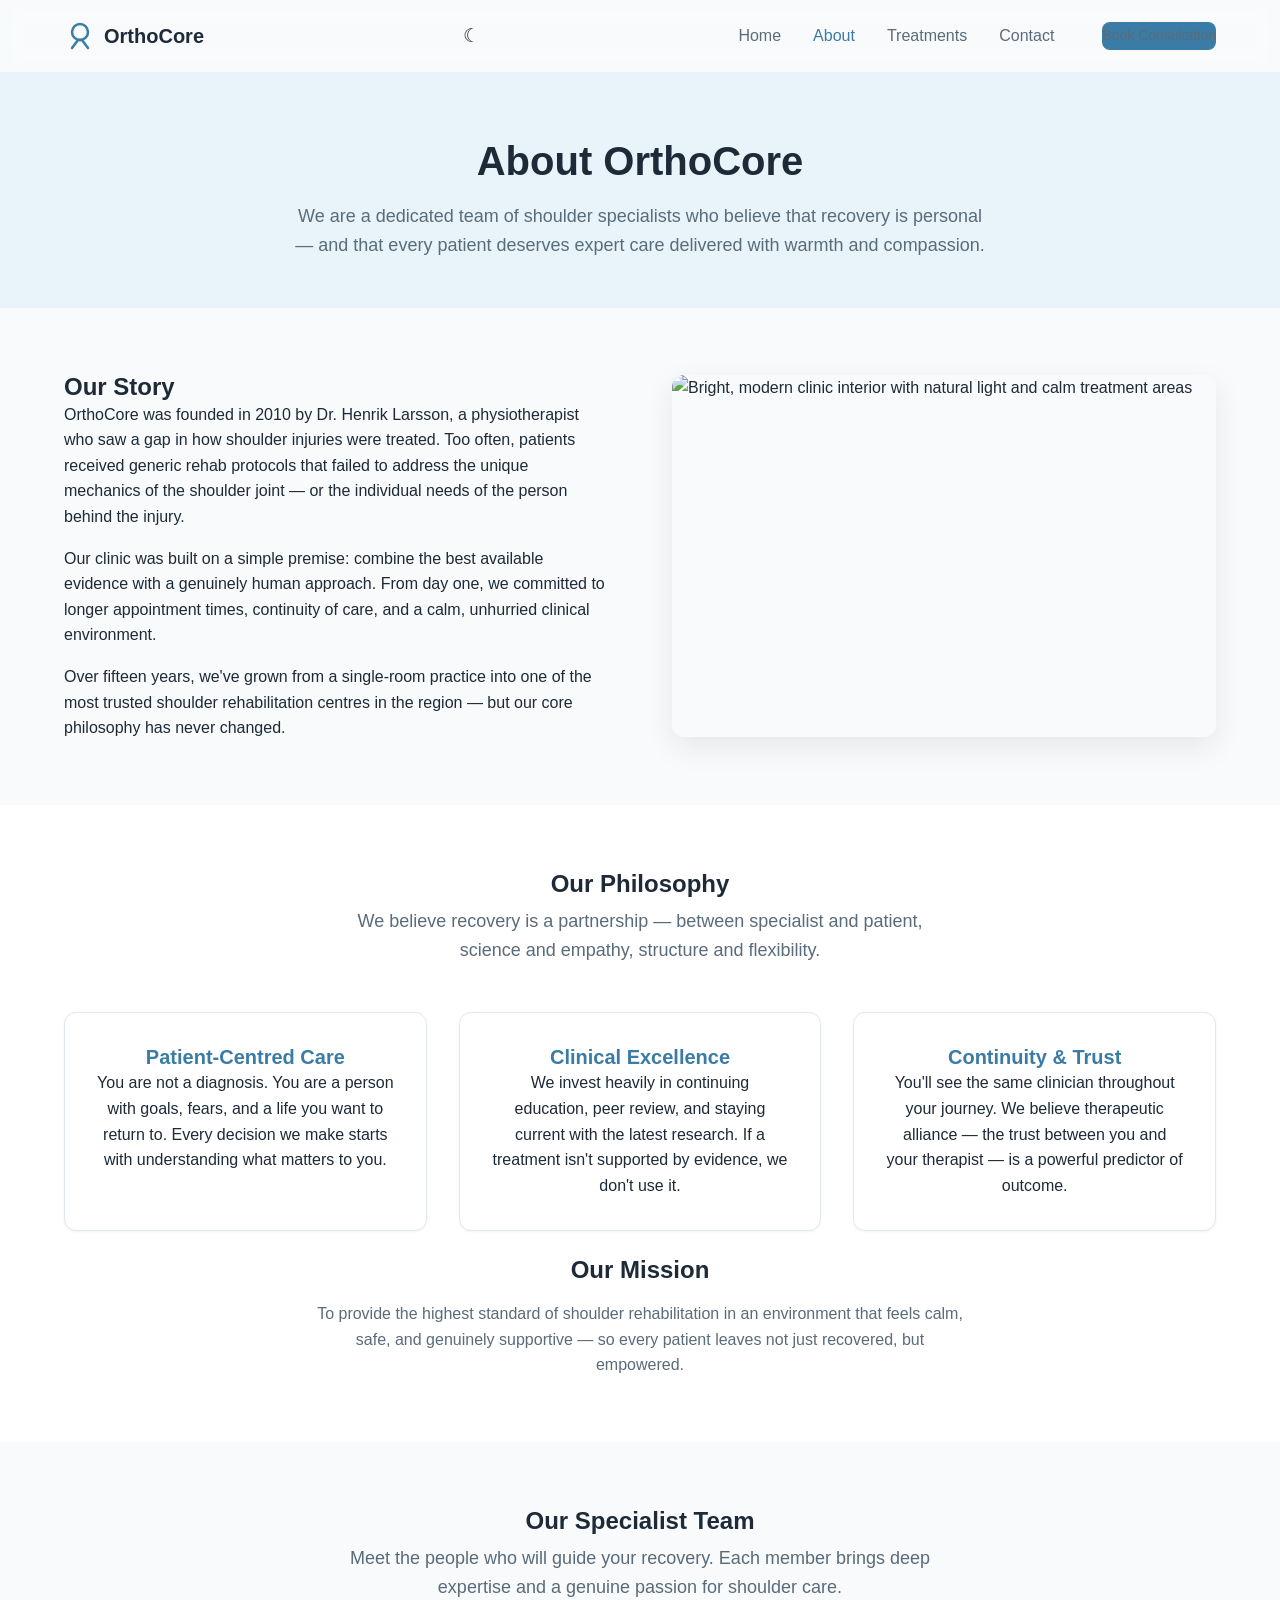
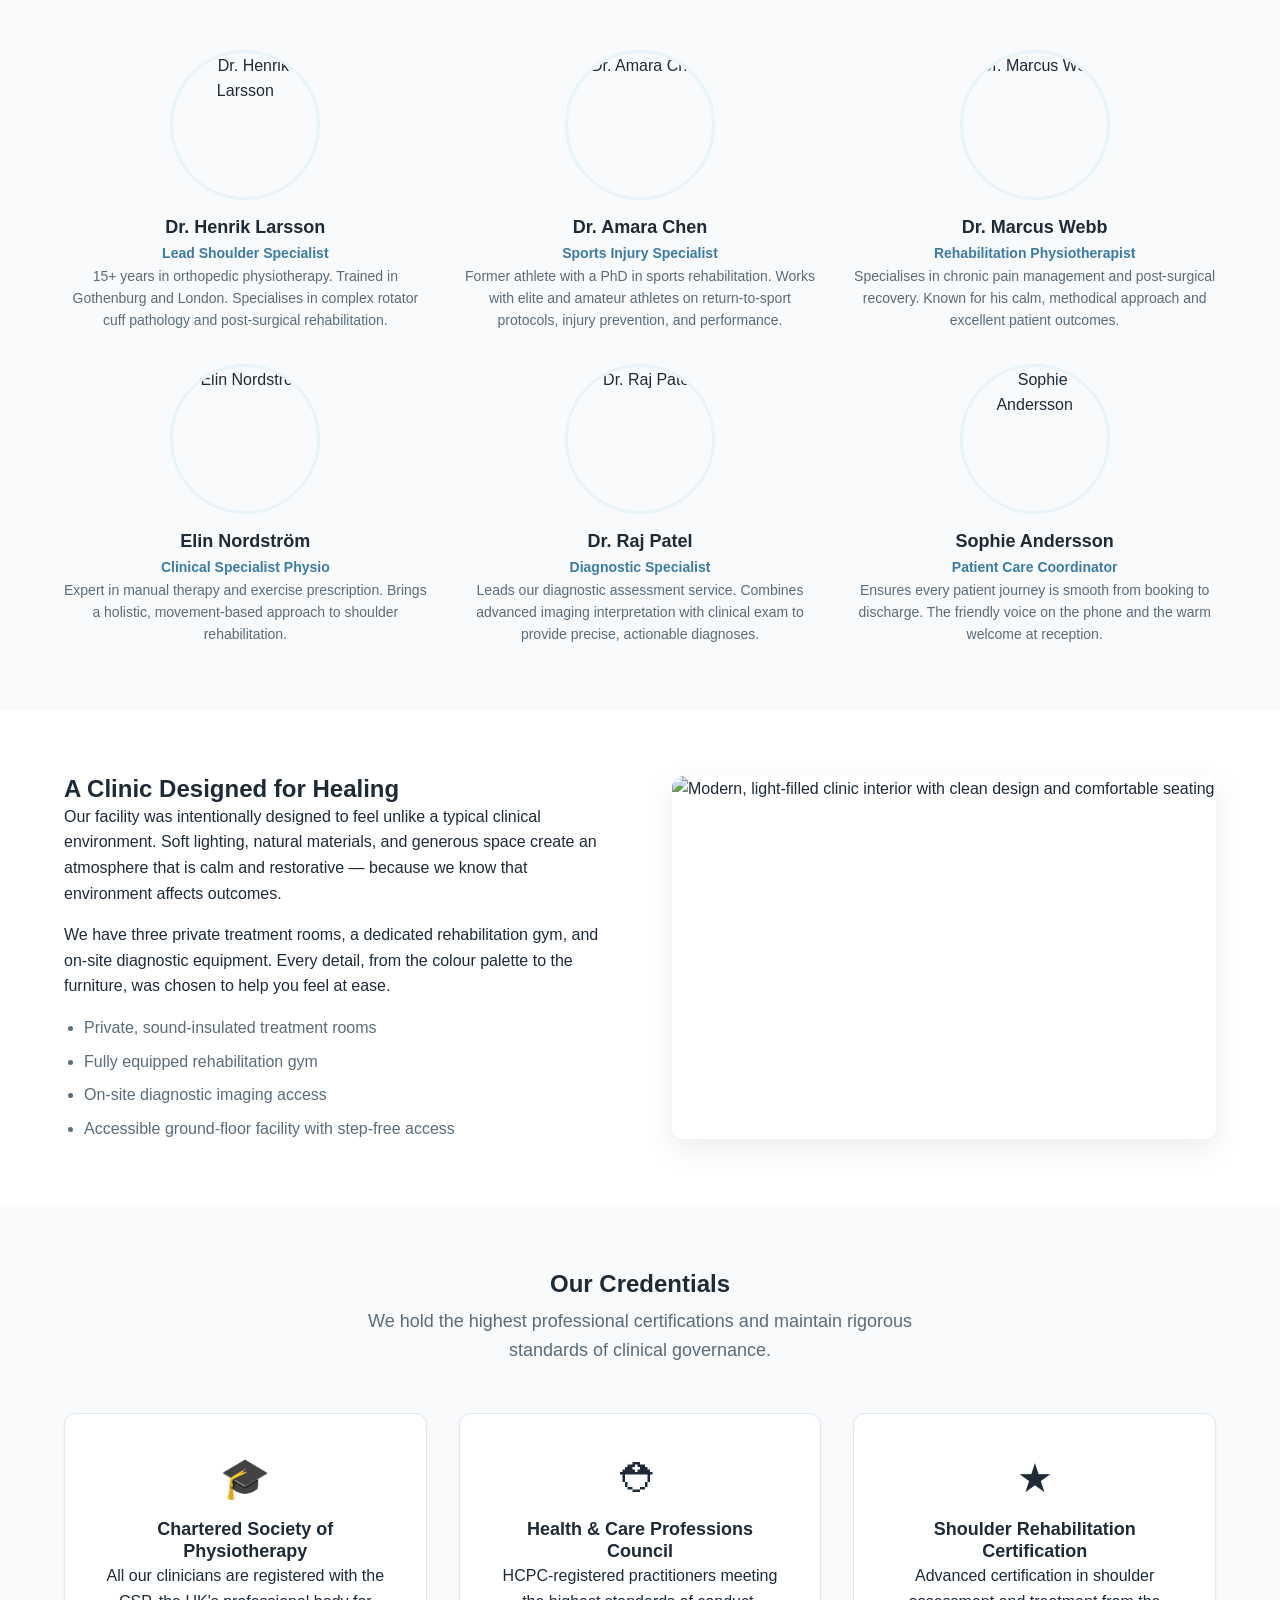
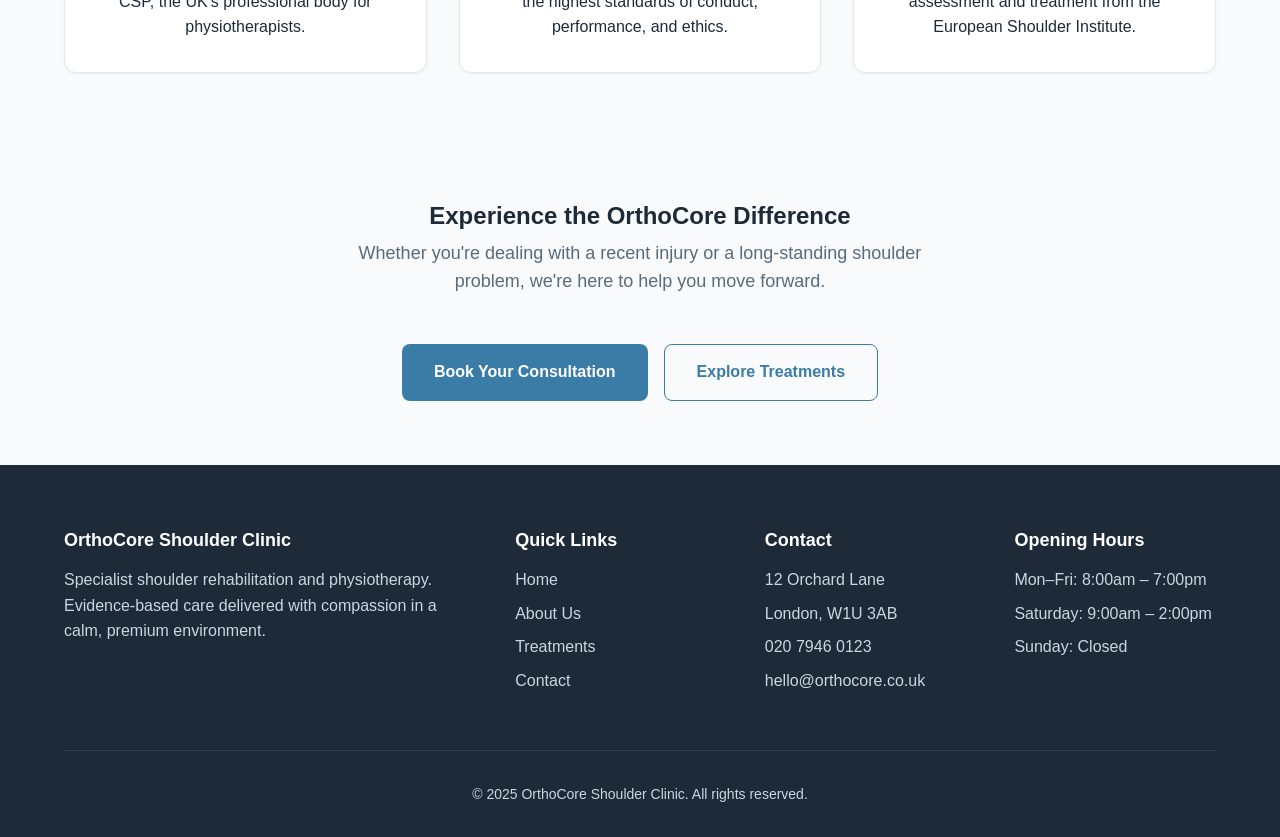
==== commit a5504fa0: "Generate site via Klar (6 files)" ====
--- a/about.html
+++ b/about.html
@@ -1,251 +1,271 @@
 <!DOCTYPE html>
-<html lang="en">
+<html lang="en" data-theme="light">
 <head>
-    <meta charset="UTF-8">
-    <meta name="viewport" content="width=device-width, initial-scale=1.0">
-    <title>About Us | Nordic Shoulder Clinic</title>
-    <meta name="description" content="Learn about the Nordic Shoulder Clinic philosophy, our expert team, state-of-the-art facility, and patient-centered approach to shoulder rehabilitation.">
-    <link rel="stylesheet" href="style.css">
+  <meta charset="UTF-8">
+  <meta name="viewport" content="width=device-width, initial-scale=1.0">
+  <meta name="description" content="Learn about OrthoCore Shoulder Clinic — our philosophy, specialist team, and patient-centred approach to shoulder rehabilitation and recovery.">
+  <meta name="theme-color" content="#f8fafb">
+  <title>About Us – OrthoCore Shoulder Clinic</title>
+  <link rel="stylesheet" href="style.css">
 </head>
 <body>
 
-    <!-- Header / Navigation -->
-    <header class="site-header" id="siteHeader">
-        <div class="container nav-wrapper">
-            <a href="index.html" class="logo">
-                <svg width="28" height="28" viewBox="0 0 24 24" fill="none" stroke="currentColor" stroke-width="2" stroke-linecap="round" stroke-linejoin="round">
-                    <path d="M12 2a4 4 0 0 0-4 4v4a4 4 0 0 0 8 0V6a4 4 0 0 0-4-4z"></path>
-                    <path d="M6 10v2a6 6 0 0 0 12 0v-2"></path>
-                    <path d="M12 18v4"></path>
-                </svg>
-                Nordic<span>Shoulder</span>
-            </a>
-            <nav class="nav-links" id="navLinks">
-                <a href="index.html">Home</a>
-                <a href="about.html" class="active">About</a>
-                <a href="treatments.html">Treatments</a>
-                <a href="contact.html">Contact</a>
-                <a href="contact.html" class="btn btn-primary" style="margin-left: 1rem;">Book Consultation</a>
-            </nav>
-            <button class="menu-toggle" id="menuToggle" aria-label="Toggle menu" aria-expanded="false">
-                <span></span>
-                <span></span>
-                <span></span>
-            </button>
-        </div>
-    </header>
-
-    <main>
-        <!-- Page Header -->
-        <section class="hero" style="min-height: 50vh; align-items: flex-end; padding-bottom: 4rem;">
-            <div class="hero-bg-accent hero-bg-accent-1"></div>
-            <div class="container">
-                <div class="hero-content reveal">
-                    <h1>About Our Clinic</h1>
-                    <p class="hero-subtitle">Dedicated exclusively to the complexities of the shoulder, combining surgical excellence with compassionate rehabilitation.</p>
-                </div>
-            </div>
-        </section>
-
-        <!-- Clinic Story -->
-        <section class="section">
-            <div class="container">
-                <div class="grid grid-2" style="align-items: center;">
-                    <div class="reveal">
-                        <h2>Our Story</h2>
-                        <p>Founded in 2008, Nordic Shoulder Clinic began as a specialized practice responding to a growing need for focused, expert care in shoulder orthopedics. We recognized that the shoulder is one of the most complex joints in the human body, and generic treatments often fall short.</p>
-                        <p>Over the years, we have grown into a premier facility, bringing together top-tier orthopedic surgeons, physiotherapists, and diagnostic specialists under one roof. Our singular focus allows us to perfect our craft and offer unparalleled expertise in both conservative and surgical shoulder management.</p>
-                        <p>Today, we are proud to be a trusted destination for athletes, professionals, and individuals seeking to restore their quality of life through comprehensive shoulder care.</p>
-                    </div>
-                    <div class="reveal">
-                        <img src="https://images.unsplash.com/photo-1519494026892-80bbd2d6fd0d?q=80&w=800&auto=format&fit=crop" alt="Modern physiotherapy room at Nordic Shoulder Clinic" loading="lazy" style="border-radius: var(--radius-md); box-shadow: var(--shadow-lg);">
-                    </div>
-                </div>
-            </div>
-        </section>
-
-        <!-- Philosophy & Mission -->
-        <section class="section section-alt">
-            <div class="container">
-                <div class="text-center mb-lg reveal">
-                    <h2>Our Philosophy & Mission</h2>
-                </div>
-                <div class="grid grid-3">
-                    <article class="card reveal">
-                        <div class="card-icon">
-                            <svg width="24" height="24" viewBox="0 0 24 24" fill="none" stroke="currentColor" stroke-width="2" stroke-linecap="round" stroke-linejoin="round">
-                                <circle cx="12" cy="12" r="10"/>
-                                <path d="M12 16v-4"/>
-                                <path d="M12 8h.01"/>
-                            </svg>
-                        </div>
-                        <h3>Our Philosophy</h3>
-                        <p>We believe in treating the whole person, not just the joint. True recovery requires understanding the patient's lifestyle, goals, and concerns. We prioritize conservative treatments whenever possible, reserving surgery for when it is truly necessary.</p>
-                    </article>
-                    <article class="card reveal">
-                        <div class="card-icon">
-                            <svg width="24" height="24" viewBox="0 0 24 24" fill="none" stroke="currentColor" stroke-width="2" stroke-linecap="round" stroke-linejoin="round">
-                                <path d="M22 11.08V12a10 10 0 1 1-5.93-9.14"/>
-                                <polyline points="22 4 12 14.01 9 11.01"/>
-                            </svg>
-                        </div>
-                        <h3>Our Mission</h3>
-                        <p>To restore mobility and eliminate pain through evidence-based, personalized shoulder care. We are committed to achieving the best possible outcomes for our patients, allowing them to return to their passions unhindered.</p>
-                    </article>
-                    <article class="card reveal">
-                        <div class="card-icon">
-                            <svg width="24" height="24" viewBox="0 0 24 24" fill="none" stroke="currentColor" stroke-width="2" stroke-linecap="round" stroke-linejoin="round">
-                                <path d="M20.84 4.61a5.5 5.5 0 0 0-7.78 0L12 5.67l-1.06-1.06a5.5 5.5 0 0 0-7.78 7.78l1.06 1.06L12 21.23l7.78-7.78 1.06-1.06a5.5 5.5 0 0 0 0-7.78z"/>
-                            </svg>
-                        </div>
-                        <h3>Our Values</h3>
-                        <p>Compassion, integrity, and excellence form the core of our practice. We communicate transparently, treat with empathy, and never compromise on the quality of our medical standards.</p>
-                    </article>
-                </div>
-            </div>
-        </section>
-
-        <!-- Team Profiles -->
-        <section class="section">
-            <div class="container">
-                <div class="text-center mb-lg reveal">
-                    <h2>Meet the Experts</h2>
-                    <p>Our multidisciplinary team works collaboratively to ensure every aspect of your shoulder health is addressed.</p>
-                </div>
-                <div class="grid grid-3">
-                    <article class="card reveal">
-                        <img src="https://images.unsplash.com/photo-1612349317150-e413f6a5b16d?q=80&w=600&auto=format&fit=crop" alt="Dr. Elena Rossi" class="specialist-img" loading="lazy">
-                        <h3>Dr. Elena Rossi</h3>
-                        <p style="color: var(--color-primary); margin-bottom: 0.5rem;">Lead Orthopedic Surgeon</p>
-                        <p>With a fellowship in shoulder surgery, Dr. Rossi leads our surgical team. She has pioneered several minimally invasive techniques used in our clinic today.</p>
-                    </article>
-                    <article class="card reveal">
-                        <img src="https://images.unsplash.com/photo-1622253692010-333f2da6031d?q=80&w=600&auto=format&fit=crop" alt="Michael Chen" class="specialist-img" loading="lazy">
-                        <h3>Michael Chen</h3>
-                        <p style="color: var(--color-primary); margin-bottom: 0.5rem;">Senior Physiotherapist</p>
-                        <p>Michael specializes in biomechanical analysis and sports rehab. He designs the progressive exercise protocols that get our patients moving confidently again.</p>
-                    </article>
-                    <article class="card reveal">
-                        <img src="https://images.unsplash.com/photo-1594824476967-48c8b964273f?q=80&w=600&auto=format&fit=crop" alt="Dr. Sarah Jenkins" class="specialist-img" loading="lazy">
-                        <h3>Dr. Sarah Jenkins</h3>
-                        <p style="color: var(--color-primary); margin-bottom: 0.5rem;">Pain Management Specialist</p>
-                        <p>Dr. Jenkins focuses on interventional pain management, utilizing ultrasound-guided injections and regenerative therapies to aid the healing process.</p>
-                    </article>
-                </div>
-            </div>
-        </section>
-
-        <!-- Certifications & Facility -->
-        <section class="section section-alt">
-            <div class="container">
-                <div class="grid grid-2" style="gap: 4rem; align-items: center;">
-                    <div class="reveal">
-                        <img src="https://images.unsplash.com/photo-1631217868264-e5b90bb7e133?q=80&w=800&auto=format&fit=crop" alt="State-of-the-art clinic facility" loading="lazy" style="border-radius: var(--radius-md); box-shadow: var(--shadow-lg);">
-                    </div>
-                    <div class="reveal">
-                        <h2>State-of-the-Art Facility</h2>
-                        <p>Our clinic is designed for comfort and efficiency. We house advanced diagnostic imaging, modern surgical suites, and a dedicated rehabilitation gym all in one location. This integrated approach ensures seamless transitions from diagnosis to recovery.</p>
-                        <p>We maintain rigorous accreditation standards and are certified by national orthopedic boards, ensuring you receive care that meets the highest global benchmarks.</p>
-                        <div class="flex gap-md mt-lg" style="flex-wrap: wrap;">
-                            <div class="card" style="flex: 1; min-width: 140px; text-align: center;">
-                                <strong style="display: block; font-size: 1.5rem; color: var(--color-primary);">ISO</strong>
-                                <span style="font-size: 0.9rem;">Certified</span>
-                            </div>
-                            <div class="card" style="flex: 1; min-width: 140px; text-align: center;">
-                                <strong style="display: block; font-size: 1.5rem; color: var(--color-primary);">AOSM</strong>
-                                <span style="font-size: 0.9rem;">Accredited</span>
-                            </div>
-                            <div class="card" style="flex: 1; min-width: 140px; text-align: center;">
-                                <strong style="display: block; font-size: 1.5rem; color: var(--color-primary);">GCP</strong>
-                                <span style="font-size: 0.9rem;">Compliant</span>
-                            </div>
-                        </div>
-                    </div>
-                </div>
-            </div>
-        </section>
-
-        <!-- Patient-Centered Care Approach -->
-        <section class="section">
-            <div class="container">
-                <div class="text-center mb-lg reveal">
-                    <h2>Patient-Centered Care</h2>
-                    <p>You are at the heart of everything we do.</p>
-                </div>
-                <div class="grid grid-2">
-                    <div class="card reveal">
-                        <h4>Personalized Attention</h4>
-                        <p>We take the time to listen. Your treatment plan is crafted around your specific injury, your daily demands, and your recovery goals. No cookie-cutter protocols.</p>
-                    </div>
-                    <div class="card reveal">
-                        <h4>Clear Communication</h4>
-                        <p>We demystify the medical jargon. You will understand your diagnosis, the proposed treatment, and the expected timeline before we begin.</p>
-                    </div>
-                    <div class="card reveal">
-                        <h4>Collaborative Decisions</h4>
-                        <p>We involve you in the decision-making process. Whether choosing between conservative and surgical options, we provide the facts and support your choice.</p>
-                    </div>
-                    <div class="card reveal">
-                        <h4>Continuous Support</h4>
-                        <p>Our care doesn't end when you leave the clinic. We provide remote guidance, progress tracking, and ongoing adjustments to your rehab plan.</p>
-                    </div>
-                </div>
-            </div>
-        </section>
-
-        <!-- CTA Section -->
-        <section class="section">
-            <div class="container">
-                <div class="card reveal" style="background: linear-gradient(135deg, var(--color-primary) 0%, var(--color-primary-dark) 100%); color: var(--color-white); text-align: center; padding: 4rem 2rem; border: none;">
-                    <h2 style="color: var(--color-white);">Experience the Difference</h2>
-                    <p style="color: rgba(255,255,255,0.9); font-size: 1.25rem; margin-bottom: 2rem;">Join the thousands who have reclaimed their mobility with us.</p>
-                    <a href="contact.html" class="btn btn-white">Book a Consultation</a>
-                </div>
-            </div>
-        </section>
-    </main>
-
-    <!-- Footer -->
-    <footer class="site-footer">
-        <div class="container">
-            <div class="footer-grid">
-                <div class="footer-col">
-                    <h4>Nordic Shoulder</h4>
-                    <p>Premium orthopedic and physiotherapy care dedicated to shoulder health and recovery.</p>
-                </div>
-                <div class="footer-col">
-                    <h4>Quick Links</h4>
-                    <ul>
-                        <li><a href="index.html">Home</a></li>
-                        <li><a href="about.html">About Us</a></li>
-                        <li><a href="treatments.html">Treatments</a></li>
-                        <li><a href="contact.html">Contact</a></li>
-                    </ul>
-                </div>
-                <div class="footer-col">
-                    <h4>Contact Us</h4>
-                    <ul>
-                        <li>123 Health Avenue</li>
-                        <li>Stockholm, Sweden</li>
-                        <li><a href="tel:+4681234567">+46 8 123 456 7</a></li>
-                        <li><a href="mailto:care@nordicshoulder.com">care@nordicshoulder.com</a></li>
-                    </ul>
-                </div>
-                <div class="footer-col">
-                    <h4>Opening Hours</h4>
-                    <ul>
-                        <li>Mon - Fri: 8:00 - 18:00</li>
-                        <li>Saturday: 9:00 - 14:00</li>
-                        <li>Sunday: Closed</li>
-                    </ul>
-                </div>
-            </div>
-            <div class="footer-bottom">
-                <p>&copy; 2023 Nordic Shoulder Clinic. All rights reserved.</p>
-            </div>
-        </div>
-    </footer>
-
-    <script src="script.js"></script>
+  <!-- HEADER -->
+  <header class="site-header" id="siteHeader">
+    <div class="container header-inner">
+      <a href="index.html" class="logo" aria-label="OrthoCore Shoulder Clinic – Home">
+        <svg width="32" height="32" viewBox="0 0 32 32" fill="none" aria-hidden="true">
+          <circle cx="16" cy="12" r="8" stroke="var(--color-primary)" stroke-width="2.5" fill="none"/>
+          <path d="M8 28 L14 20 L18 20 L24 28" stroke="var(--color-primary)" stroke-width="2.5" stroke-linecap="round" stroke-linejoin="round"/>
+        </svg>
+        OrthoCore
+      </a>
+
+      <button class="hamburger" id="hamburger" aria-label="Toggle navigation menu" aria-expanded="false">
+        <span></span>
+        <span></span>
+        <span></span>
+      </button>
+
+      <nav class="nav-links" id="navLinks" role="navigation" aria-label="Main navigation">
+        <a href="index.html">Home</a>
+        <a href="about.html" class="active">About</a>
+        <a href="treatments.html">Treatments</a>
+        <a href="contact.html">Contact</a>
+        <a href="contact.html" class="btn btn-primary">Book Consultation</a>
+      </nav>
+    </div>
+  </header>
+
+  <main>
+
+    <!-- PAGE HERO -->
+    <section class="section" style="background-color:var(--color-primary-light); padding-bottom:var(--space-2xl);">
+      <div class="container text-center">
+        <h1 class="reveal" style="font-size:var(--font-scale-4xl);">About OrthoCore</h1>
+        <p class="reveal" style="color:var(--color-text-secondary); font-size:var(--font-scale-lg); max-width:700px; margin:var(--space-md) auto 0;">
+          We are a dedicated team of shoulder specialists who believe that recovery is personal — and that every patient deserves expert care delivered with warmth and compassion.
+        </p>
+      </div>
+    </section>
+
+    <!-- OUR STORY -->
+    <section class="section" id="story" aria-labelledby="storyHeading">
+      <div class="container">
+        <div style="display:grid; grid-template-columns:1fr 1fr; gap:var(--space-3xl); align-items:center;" class="reveal">
+          <div>
+            <h2 id="storyHeading">Our Story</h2>
+            <p style="margin-bottom:var(--space-md);">OrthoCore was founded in 2010 by Dr. Henrik Larsson, a physiotherapist who saw a gap in how shoulder injuries were treated. Too often, patients received generic rehab protocols that failed to address the unique mechanics of the shoulder joint — or the individual needs of the person behind the injury.</p>
+            <p style="margin-bottom:var(--space-md);">Our clinic was built on a simple premise: combine the best available evidence with a genuinely human approach. From day one, we committed to longer appointment times, continuity of care, and a calm, unhurried clinical environment.</p>
+            <p>Over fifteen years, we've grown from a single-room practice into one of the most trusted shoulder rehabilitation centres in the region — but our core philosophy has never changed.</p>
+          </div>
+          <div>
+            <img
+              src="https://images.unsplash.com/photo-1631217868264-e5b90bb7e133?w=600&q=80"
+              alt="Bright, modern clinic interior with natural light and calm treatment areas"
+              style="border-radius:var(--radius-lg); box-shadow:var(--shadow-lg); width:100%;"
+              loading="lazy"
+              width="600"
+              height="400"
+            >
+          </div>
+        </div>
+      </div>
+    </section>
+
+    <!-- PHILOSOPHY & MISSION -->
+    <section class="section section-light" id="philosophy" aria-labelledby="philosophyHeading">
+      <div class="container">
+        <div class="section-heading">
+          <h2 id="philosophyHeading">Our Philosophy</h2>
+          <p>We believe recovery is a partnership — between specialist and patient, science and empathy, structure and flexibility.</p>
+        </div>
+
+        <div class="grid-3 mt-3">
+          <div class="card reveal text-center">
+            <h3 style="color:var(--color-primary);">Patient-Centred Care</h3>
+            <p>You are not a diagnosis. You are a person with goals, fears, and a life you want to return to. Every decision we make starts with understanding what matters to you.</p>
+          </div>
+          <div class="card reveal text-center">
+            <h3 style="color:var(--color-primary);">Clinical Excellence</h3>
+            <p>We invest heavily in continuing education, peer review, and staying current with the latest research. If a treatment isn't supported by evidence, we don't use it.</p>
+          </div>
+          <div class="card reveal text-center">
+            <h3 style="color:var(--color-primary);">Continuity &amp; Trust</h3>
+            <p>You'll see the same clinician throughout your journey. We believe therapeutic alliance — the trust between you and your therapist — is a powerful predictor of outcome.</p>
+          </div>
+        </div>
+
+        <div class="text-center mt-3 reveal">
+          <h3 style="font-size:var(--font-scale-2xl); margin-bottom:var(--space-md);">Our Mission</h3>
+          <p style="max-width:650px; margin:0 auto; color:var(--color-text-secondary);">To provide the highest standard of shoulder rehabilitation in an environment that feels calm, safe, and genuinely supportive — so every patient leaves not just recovered, but empowered.</p>
+        </div>
+      </div>
+    </section>
+
+    <!-- TEAM -->
+    <section class="section" id="team" aria-labelledby="teamHeading">
+      <div class="container">
+        <div class="section-heading">
+          <h2 id="teamHeading">Our Specialist Team</h2>
+          <p>Meet the people who will guide your recovery. Each member brings deep expertise and a genuine passion for shoulder care.</p>
+        </div>
+
+        <div class="grid-3">
+          <div class="team-member reveal">
+            <img src="https://images.unsplash.com/photo-1559839734-2b71ea197ec2?w=300&q=80" alt="Dr. Henrik Larsson" loading="lazy" width="150" height="150">
+            <h4>Dr. Henrik Larsson</h4>
+            <p class="role">Lead Shoulder Specialist</p>
+            <p>15+ years in orthopedic physiotherapy. Trained in Gothenburg and London. Specialises in complex rotator cuff pathology and post-surgical rehabilitation.</p>
+          </div>
+          <div class="team-member reveal">
+            <img src="https://images.unsplash.com/photo-1594824476967-48c8c964273f?w=300&q=80" alt="Dr. Amara Chen" loading="lazy" width="150" height="150">
+            <h4>Dr. Amara Chen</h4>
+            <p class="role">Sports Injury Specialist</p>
+            <p>Former athlete with a PhD in sports rehabilitation. Works with elite and amateur athletes on return-to-sport protocols, injury prevention, and performance.</p>
+          </div>
+          <div class="team-member reveal">
+            <img src="https://images.unsplash.com/photo-1622253692010-333f2da6031d?w=300&q=80" alt="Dr. Marcus Webb" loading="lazy" width="150" height="150">
+            <h4>Dr. Marcus Webb</h4>
+            <p class="role">Rehabilitation Physiotherapist</p>
+            <p>Specialises in chronic pain management and post-surgical recovery. Known for his calm, methodical approach and excellent patient outcomes.</p>
+          </div>
+          <div class="team-member reveal">
+            <img src="https://images.unsplash.com/photo-1573496359142-b8d87734a5a2?w=300&q=80" alt="Elin Nordström" loading="lazy" width="150" height="150">
+            <h4>Elin Nordström</h4>
+            <p class="role">Clinical Specialist Physio</p>
+            <p>Expert in manual therapy and exercise prescription. Brings a holistic, movement-based approach to shoulder rehabilitation.</p>
+          </div>
+          <div class="team-member reveal">
+            <img src="https://images.unsplash.com/photo-1612349317150-e413f6a5b16d?w=300&q=80" alt="Dr. Raj Patel" loading="lazy" width="150" height="150">
+            <h4>Dr. Raj Patel</h4>
+            <p class="role">Diagnostic Specialist</p>
+            <p>Leads our diagnostic assessment service. Combines advanced imaging interpretation with clinical exam to provide precise, actionable diagnoses.</p>
+          </div>
+          <div class="team-member reveal">
+            <img src="https://images.unsplash.com/photo-1582750433449-648ed127bb54?w=300&q=80" alt="Sophie Andersson" loading="lazy" width="150" height="150">
+            <h4>Sophie Andersson</h4>
+            <p class="role">Patient Care Coordinator</p>
+            <p>Ensures every patient journey is smooth from booking to discharge. The friendly voice on the phone and the warm welcome at reception.</p>
+          </div>
+        </div>
+      </div>
+    </section>
+
+    <!-- VALUES & FACILITY -->
+    <section class="section section-light" id="values" aria-labelledby="valuesHeading">
+      <div class="container">
+        <div style="display:grid; grid-template-columns:1fr 1fr; gap:var(--space-3xl); align-items:center;" class="reveal">
+          <div>
+            <h2 id="valuesHeading">A Clinic Designed for Healing</h2>
+            <p style="margin-bottom:var(--space-md);">Our facility was intentionally designed to feel unlike a typical clinical environment. Soft lighting, natural materials, and generous space create an atmosphere that is calm and restorative — because we know that environment affects outcomes.</p>
+            <p style="margin-bottom:var(--space-md);">We have three private treatment rooms, a dedicated rehabilitation gym, and on-site diagnostic equipment. Every detail, from the colour palette to the furniture, was chosen to help you feel at ease.</p>
+            <ul style="list-style:disc; padding-left:1.25rem; color:var(--color-text-secondary);">
+              <li style="margin-bottom:var(--space-sm);">Private, sound-insulated treatment rooms</li>
+              <li style="margin-bottom:var(--space-sm);">Fully equipped rehabilitation gym</li>
+              <li style="margin-bottom:var(--space-sm);">On-site diagnostic imaging access</li>
+              <li>Accessible ground-floor facility with step-free access</li>
+            </ul>
+          </div>
+          <div>
+            <img
+              src="https://images.unsplash.com/photo-1519494026892-80bbd2d6fd0d?w=600&q=80"
+              alt="Modern, light-filled clinic interior with clean design and comfortable seating"
+              style="border-radius:var(--radius-lg); box-shadow:var(--shadow-lg); width:100%;"
+              loading="lazy"
+              width="600"
+              height="400"
+            >
+          </div>
+        </div>
+      </div>
+    </section>
+
+    <!-- CERTIFICATIONS -->
+    <section class="section" id="certifications" aria-labelledby="certificationsHeading">
+      <div class="container">
+        <div class="section-heading">
+          <h2 id="certificationsHeading">Our Credentials</h2>
+          <p>We hold the highest professional certifications and maintain rigorous standards of clinical governance.</p>
+        </div>
+
+        <div class="grid-3">
+          <div class="card reveal text-center">
+            <div style="font-size:2.5rem; margin-bottom:var(--space-sm);" aria-hidden="true">&#127891;</div>
+            <h4>Chartered Society of Physiotherapy</h4>
+            <p>All our clinicians are registered with the CSP, the UK's professional body for physiotherapists.</p>
+          </div>
+          <div class="card reveal text-center">
+            <div style="font-size:2.5rem; margin-bottom:var(--space-sm);" aria-hidden="true">&#9937;</div>
+            <h4>Health &amp; Care Professions Council</h4>
+            <p>HCPC-registered practitioners meeting the highest standards of conduct, performance, and ethics.</p>
+          </div>
+          <div class="card reveal text-center">
+            <div style="font-size:2.5rem; margin-bottom:var(--space-sm);" aria-hidden="true">&#9733;</div>
+            <h4>Shoulder Rehabilitation Certification</h4>
+            <p>Advanced certification in shoulder assessment and treatment from the European Shoulder Institute.</p>
+          </div>
+        </div>
+      </div>
+    </section>
+
+    <!-- CTA -->
+    <section class="section" aria-labelledby="aboutCtaHeading">
+      <div class="container text-center">
+        <div class="section-heading reveal">
+          <h2 id="aboutCtaHeading">Experience the OrthoCore Difference</h2>
+          <p>Whether you're dealing with a recent injury or a long-standing shoulder problem, we're here to help you move forward.</p>
+        </div>
+        <div style="display:flex; gap:var(--space-md); justify-content:center; flex-wrap:wrap;">
+          <a href="contact.html" class="btn btn-primary btn-lg reveal">Book Your Consultation</a>
+          <a href="treatments.html" class="btn btn-outline btn-lg reveal">Explore Treatments</a>
+        </div>
+      </div>
+    </section>
+
+  </main>
+
+  <!-- FOOTER -->
+  <footer class="site-footer" role="contentinfo">
+    <div class="container">
+      <div class="footer-grid">
+        <div class="footer-col">
+          <h4>OrthoCore Shoulder Clinic</h4>
+          <p>Specialist shoulder rehabilitation and physiotherapy. Evidence-based care delivered with compassion in a calm, premium environment.</p>
+        </div>
+        <div class="footer-col">
+          <h4>Quick Links</h4>
+          <ul>
+            <li><a href="index.html">Home</a></li>
+            <li><a href="about.html">About Us</a></li>
+            <li><a href="treatments.html">Treatments</a></li>
+            <li><a href="contact.html">Contact</a></li>
+          </ul>
+        </div>
+        <div class="footer-col">
+          <h4>Contact</h4>
+          <ul>
+            <li>12 Orchard Lane</li>
+            <li>London, W1U 3AB</li>
+            <li>020 7946 0123</li>
+            <li>hello@orthocore.co.uk</li>
+          </ul>
+        </div>
+        <div class="footer-col">
+          <h4>Opening Hours</h4>
+          <ul>
+            <li>Mon–Fri: 8:00am – 7:00pm</li>
+            <li>Saturday: 9:00am – 2:00pm</li>
+            <li>Sunday: Closed</li>
+          </ul>
+        </div>
+      </div>
+      <div class="footer-bottom">
+        <p>&copy; 2025 OrthoCore Shoulder Clinic. All rights reserved.</p>
+      </div>
+    </div>
+  </footer>
+
+  <script src="script.js"></script>
 </body>
 </html>
--- a/style.css
+++ b/style.css
@@ -1,75 +1,93 @@
 /* ==========================================================================
-   Nordic Shoulder Clinic - Premium Medical Clinic Stylesheet
-   ==========================================================================
-   Assumptions:
-   - Using system fonts for optimal performance and native feel.
-   - Light theme primary, designed with accessibility in mind.
-   - Mobile-first approach.
+   SHOULDER CLINIC – STYLE.CSS
+   Premium Scandinavian minimalism, calm healthcare aesthetic.
+   Mobile-first, dark mode supported via data-theme="dark" on <html>.
    ========================================================================== */
 
-/* 1. Design Tokens (CSS Variables)
-   ========================================================================== */
+/* --------------------------------------------------------------------------
+   DESIGN TOKENS
+   -------------------------------------------------------------------------- */
 :root {
-  /* Color Palette - Soft whites, light grays, muted blues, dark navy */
-  --color-bg: #ffffff;
-  --color-surface: #f8f9fa;
-  --color-surface-alt: #eef2f5;
-  --color-primary: #4a6d8c;
-  --color-primary-dark: #345570;
-  --color-primary-light: #6b8cab;
-  --color-accent: #5e8bb5;
-  --color-text: #1a2640; /* Dark navy text */
-  --color-text-muted: #5d6b85;
-  --color-border: #e1e6ec;
-  --color-success: #2a9d8f;
-  --color-error: #e76f51;
-  --color-white: #ffffff;
+  /* Primary palette */
+  --color-primary: #3a7ca5;         /* Muted blue - trustworthy, calm */
+  --color-primary-hover: #2e6485;
+  --color-primary-light: #e8f4f9;
+  --color-accent: #5f9ea0;          /* Soft teal accent */
+  --color-accent-hover: #4d8283;
+
+  /* Neutrals – Light theme */
+  --color-bg: #f8fafb;              /* Very soft blue-white */
+  --color-surface: #ffffff;
+  --color-text: #1e2a38;
+  --color-text-secondary: #5a6b7a;
+  --color-border: #e2e8f0;
+  --color-hover-bg: #f0f4f8;
+  --color-shadow: rgba(0, 0, 0, 0.05);
+  --color-shadow-md: rgba(0, 0, 0, 0.08);
 
   /* Typography */
-  --font-sans: -apple-system, BlinkMacSystemFont, "Segoe UI", Roboto, Helvetica, Arial, sans-serif;
-  --font-serif: Georgia, "Times New Roman", serif;
-  --font-size-base: 16px;
-  --font-size-lg: 1.125rem;
-  --font-size-xl: 1.25rem;
-  --font-size-2xl: 1.5rem;
-  --font-size-3xl: 2rem;
-  --font-size-4xl: 2.5rem;
-  --font-size-5xl: 3.5rem;
-  --line-height-base: 1.6;
-  --line-height-tight: 1.2;
-
-  /* Spacing System */
-  --space-xs: 0.5rem;
-  --space-sm: 1rem;
-  --space-md: 2rem;
-  --space-lg: 4rem;
-  --space-xl: 8rem;
-
-  /* Radii */
-  --radius-sm: 6px;
-  --radius-md: 12px;
-  --radius-lg: 24px;
-  --radius-full: 9999px;
+  --font-family: 'Segoe UI', Roboto, 'Helvetica Neue', Arial, sans-serif;
+  --font-heading: var(--font-family);
+  --font-base-size: 1rem;
+  --font-scale-sm: 0.875rem;
+  --font-scale-lg: 1.125rem;
+  --font-scale-xl: 1.25rem;
+  --font-scale-2xl: 1.5rem;
+  --font-scale-3xl: 2rem;
+  --font-scale-4xl: 2.5rem;
+
+  /* Spacing scale */
+  --space-xs: 0.25rem;
+  --space-sm: 0.5rem;
+  --space-md: 1rem;
+  --space-lg: 1.5rem;
+  --space-xl: 2rem;
+  --space-2xl: 3rem;
+  --space-3xl: 4rem;
+  --space-4xl: 6rem;
+
+  /* Borders & radii */
+  --radius-sm: 0.375rem;
+  --radius-md: 0.5rem;
+  --radius-lg: 0.75rem;
+  --radius-xl: 1rem;
 
   /* Shadows */
-  --shadow-sm: 0 1px 3px rgba(26, 38, 64, 0.05);
-  --shadow-md: 0 4px 12px rgba(26, 38, 64, 0.08);
-  --shadow-lg: 0 10px 30px rgba(26, 38, 64, 0.12);
+  --shadow-sm: 0 1px 3px var(--color-shadow);
+  --shadow-md: 0 4px 12px var(--color-shadow-md);
+  --shadow-lg: 0 10px 30px rgba(0,0,0,0.08);
 
   /* Transitions */
-  --transition-fast: 150ms ease-in-out;
-  --transition-base: 300ms ease-in-out;
+  --transition-fast: 0.2s ease;
+  --transition-base: 0.3s ease;
 
   /* Layout */
   --max-width: 1200px;
-  --header-height: 80px;
-}
-
-/* 2. Reset & Base
-   ========================================================================== */
-*,
-*::before,
-*::after {
+  --header-height: 72px;
+}
+
+/* --------------------------------------------------------------------------
+   DARK MODE OVERRIDES
+   -------------------------------------------------------------------------- */
+html[data-theme="dark"] {
+  --color-bg: #121a24;
+  --color-surface: #1c2631;
+  --color-text: #e2e8f0;
+  --color-text-secondary: #a0b4c8;
+  --color-border: #2a3744;
+  --color-hover-bg: #28323d;
+  --color-primary-light: #1e3a4a;
+  --color-shadow: rgba(0, 0, 0, 0.25);
+  --color-shadow-md: rgba(0, 0, 0, 0.35);
+  --shadow-sm: 0 1px 3px var(--color-shadow);
+  --shadow-md: 0 4px 12px var(--color-shadow-md);
+  --shadow-lg: 0 10px 30px rgba(0,0,0,0.3);
+}
+
+/* --------------------------------------------------------------------------
+   RESET & BASE
+   -------------------------------------------------------------------------- */
+*, *::before, *::after {
   box-sizing: border-box;
   margin: 0;
   padding: 0;
@@ -77,18 +95,18 @@
 
 html {
   scroll-behavior: smooth;
-  scroll-padding-top: var(--header-height);
-  -webkit-font-smoothing: antialiased;
-  -moz-osx-font-smoothing: grayscale;
+  font-size: 100%;
+  -webkit-text-size-adjust: 100%;
 }
 
 body {
-  font-family: var(--font-sans);
-  font-size: var(--font-size-base);
-  line-height: var(--line-height-base);
+  font-family: var(--font-family);
+  font-size: var(--font-base-size);
+  line-height: 1.6;
   color: var(--color-text);
   background-color: var(--color-bg);
-  overflow-x: hidden;
+  transition: background-color var(--transition-base), color var(--transition-base);
+  min-height: 100vh;
 }
 
 img {
@@ -98,631 +116,759 @@
 }
 
 a {
-  color: var(--color-primary);
+  color: inherit;
   text-decoration: none;
-  transition: color var(--transition-fast);
-}
-
-a:hover {
-  color: var(--color-primary-dark);
-}
-
-ul {
+}
+
+ul, ol {
   list-style: none;
 }
 
 button {
-  font-family: inherit;
+  font: inherit;
   cursor: pointer;
   border: none;
   background: none;
 }
 
-/* 3. Typography
-   ========================================================================== */
 h1, h2, h3, h4, h5, h6 {
+  font-family: var(--font-heading);
+  line-height: 1.25;
+  color: var(--color-text);
   font-weight: 600;
-  line-height: var(--line-height-tight);
-  color: var(--color-text);
-  margin-bottom: var(--space-sm);
-}
-
-h1 {
-  font-size: clamp(2.5rem, 5vw, var(--font-size-5xl));
-  letter-spacing: -0.02em;
-}
-
-h2 {
-  font-size: clamp(2rem, 4vw, var(--font-size-4xl));
-  letter-spacing: -0.01em;
-}
-
-h3 {
-  font-size: var(--font-size-2xl);
-}
-
-h4 {
-  font-size: var(--font-size-xl);
-}
-
-p {
-  margin-bottom: var(--space-sm);
-  color: var(--color-text-muted);
-}
-
-/* 4. Layout Primitives & Utilities
-   ========================================================================== */
+}
+
+h1 { font-size: var(--font-scale-3xl); }
+h2 { font-size: var(--font-scale-2xl); }
+h3 { font-size: var(--font-scale-xl); }
+h4 { font-size: var(--font-scale-lg); }
+
+/* --------------------------------------------------------------------------
+   UTILITY CLASSES
+   -------------------------------------------------------------------------- */
 .container {
   width: 100%;
   max-width: var(--max-width);
   margin: 0 auto;
-  padding: 0 var(--space-md);
-}
-
-.section {
-  padding: var(--space-xl) 0;
-}
-
-.section-alt {
-  background-color: var(--color-surface);
-}
-
-.text-center {
-  text-align: center;
-}
-
-.grid {
-  display: grid;
-  gap: var(--space-md);
-}
-
-.grid-2 {
-  grid-template-columns: repeat(auto-fit, minmax(300px, 1fr));
-}
-
-.grid-3 {
-  grid-template-columns: repeat(auto-fit, minmax(280px, 1fr));
-}
-
-.flex {
-  display: flex;
-}
-
-.flex-center {
-  display: flex;
-  justify-content: center;
-  align-items: center;
-}
-
-.flex-col {
-  flex-direction: column;
-}
-
-.gap-sm {
-  gap: var(--space-sm);
-}
-
-.gap-md {
-  gap: var(--space-md);
-}
-
-.mt-lg {
-  margin-top: var(--space-lg);
-}
-
-.mb-lg {
-  margin-bottom: var(--space-lg);
-}
-
-/* 5. Components
-   ========================================================================== */
-
-/* Buttons */
+  padding: 0 var(--space-lg);
+}
+
+.sr-only {
+  position: absolute;
+  width: 1px;
+  height: 1px;
+  padding: 0;
+  margin: -1px;
+  overflow: hidden;
+  clip: rect(0,0,0,0);
+  border: 0;
+}
+
+.text-center { text-align: center; }
+.text-primary { color: var(--color-primary); }
+.mt-1 { margin-top: var(--space-sm); }
+.mt-2 { margin-top: var(--space-md); }
+.mt-3 { margin-top: var(--space-lg); }
+.mb-2 { margin-bottom: var(--space-md); }
+.mb-3 { margin-bottom: var(--space-lg); }
+
+/* --------------------------------------------------------------------------
+   BUTTONS
+   -------------------------------------------------------------------------- */
 .btn {
   display: inline-flex;
   align-items: center;
   justify-content: center;
   padding: 0.75rem 1.5rem;
-  border-radius: var(--radius-full);
-  font-weight: 500;
-  font-size: var(--font-size-lg);
-  transition: all var(--transition-base);
+  font-weight: 600;
+  font-size: var(--font-scale-sm);
+  border-radius: var(--radius-md);
+  transition: all var(--transition-fast);
+  cursor: pointer;
+  line-height: 1.4;
   text-align: center;
   white-space: nowrap;
 }
+.btn:hover {
+  transform: translateY(-1px);
+  box-shadow: var(--shadow-md);
+}
+.btn:active {
+  transform: translateY(0);
+}
 
 .btn-primary {
   background-color: var(--color-primary);
-  color: var(--color-white);
+  color: #fff;
+}
+.btn-primary:hover {
+  background-color: var(--color-primary-hover);
+}
+
+.btn-secondary {
+  background-color: var(--color-surface);
+  color: var(--color-primary);
+  border: 1px solid var(--color-border);
+}
+.btn-secondary:hover {
+  background-color: var(--color-hover-bg);
+  border-color: var(--color-primary);
+}
+
+.btn-outline {
+  background: transparent;
+  border: 1px solid var(--color-primary);
+  color: var(--color-primary);
+}
+.btn-outline:hover {
+  background-color: var(--color-primary);
+  color: #fff;
+}
+
+.btn-lg {
+  padding: 1rem 2rem;
+  font-size: var(--font-base-size);
+}
+
+/* --------------------------------------------------------------------------
+   CARD COMPONENT
+   -------------------------------------------------------------------------- */
+.card {
+  background-color: var(--color-surface);
+  border-radius: var(--radius-lg);
+  padding: var(--space-xl);
+  box-shadow: var(--shadow-sm);
+  transition: box-shadow var(--transition-base), transform var(--transition-base);
+  border: 1px solid var(--color-border);
+}
+.card:hover {
   box-shadow: var(--shadow-md);
-}
-
-.btn-primary:hover {
-  background-color: var(--color-primary-dark);
-  color: var(--color-white);
   transform: translateY(-2px);
+}
+
+/* --------------------------------------------------------------------------
+   SITE HEADER & NAVIGATION
+   -------------------------------------------------------------------------- */
+.site-header {
+  position: sticky;
+  top: 0;
+  z-index: 1000;
+  background-color: transparent;
+  backdrop-filter: blur(10px);
+  transition: background-color var(--transition-base), box-shadow var(--transition-base);
+  height: var(--header-height);
+  display: flex;
+  align-items: center;
+}
+.site-header.scrolled {
+  background-color: rgba(255,255,255,0.85);
+  box-shadow: var(--shadow-sm);
+}
+html[data-theme="dark"] .site-header.scrolled {
+  background-color: rgba(28, 38, 49, 0.85);
+}
+
+.header-inner {
+  display: flex;
+  align-items: center;
+  justify-content: space-between;
+  width: 100%;
+}
+
+.logo {
+  font-size: var(--font-scale-xl);
+  font-weight: 700;
+  color: var(--color-text);
+  display: flex;
+  align-items: center;
+  gap: var(--space-sm);
+}
+.logo svg {
+  width: 32px;
+  height: 32px;
+}
+
+.nav-links {
+  display: flex;
+  gap: var(--space-xl);
+  align-items: center;
+}
+.nav-links a {
+  font-weight: 500;
+  color: var(--color-text-secondary);
+  transition: color var(--transition-fast);
+  padding: var(--space-xs) 0;
+}
+.nav-links a:hover,
+.nav-links a.active {
+  color: var(--color-primary);
+}
+.nav-links .btn {
+  margin-left: var(--space-md);
+}
+
+.hamburger {
+  display: none;
+  flex-direction: column;
+  gap: 5px;
+  padding: var(--space-sm);
+  cursor: pointer;
+  background: none;
+  border: none;
+}
+.hamburger span {
+  display: block;
+  width: 24px;
+  height: 2px;
+  background-color: var(--color-text);
+  transition: all var(--transition-fast);
+}
+/* Hamburger animation when menu open (JS toggles .open on body) */
+body.menu-open .hamburger span:nth-child(1) {
+  transform: rotate(45deg) translate(5px, 5px);
+}
+body.menu-open .hamburger span:nth-child(2) {
+  opacity: 0;
+}
+body.menu-open .hamburger span:nth-child(3) {
+  transform: rotate(-45deg) translate(5px, -5px);
+}
+
+/* Mobile navigation */
+@media (max-width: 768px) {
+  .hamburger {
+    display: flex;
+  }
+  .nav-links {
+    position: fixed;
+    top: var(--header-height);
+    left: 0;
+    width: 100%;
+    background-color: var(--color-surface);
+    flex-direction: column;
+    align-items: stretch;
+    gap: 0;
+    padding: var(--space-md) 0;
+    box-shadow: var(--shadow-md);
+    transform: translateY(-110%);
+    opacity: 0;
+    transition: transform 0.3s ease, opacity 0.3s ease;
+    z-index: 999;
+    border-top: 1px solid var(--color-border);
+  }
+  body.menu-open .nav-links {
+    transform: translateY(0);
+    opacity: 1;
+  }
+  .nav-links a {
+    padding: var(--space-md) var(--space-lg);
+    border-bottom: 1px solid var(--color-border);
+  }
+  .nav-links .btn {
+    margin: var(--space-md) var(--space-lg);
+    width: fit-content;
+  }
+}
+
+/* --------------------------------------------------------------------------
+   HERO SECTION
+   -------------------------------------------------------------------------- */
+.hero {
+  padding: var(--space-3xl) 0 var(--space-2xl);
+  position: relative;
+  overflow: hidden;
+  background: linear-gradient(to bottom, var(--color-primary-light), var(--color-bg));
+}
+.hero .container {
+  display: grid;
+  grid-template-columns: 1fr 1fr;
+  gap: var(--space-3xl);
+  align-items: center;
+}
+.hero-content h1 {
+  font-size: var(--font-scale-4xl);
+  margin-bottom: var(--space-md);
+  line-height: 1.15;
+}
+.hero-content p {
+  font-size: var(--font-scale-lg);
+  color: var(--color-text-secondary);
+  margin-bottom: var(--space-xl);
+  max-width: 500px;
+}
+.hero-buttons {
+  display: flex;
+  gap: var(--space-md);
+  flex-wrap: wrap;
+}
+.hero-image {
+  position: relative;
+  width: 100%;
+  border-radius: var(--radius-xl);
+  overflow: hidden;
   box-shadow: var(--shadow-lg);
 }
-
-.btn-secondary {
-  background-color: transparent;
+.hero-image img {
+  width: 100%;
+  height: auto;
+  object-fit: cover;
+}
+
+@media (max-width: 768px) {
+  .hero .container {
+    grid-template-columns: 1fr;
+    text-align: center;
+  }
+  .hero-content p {
+    margin-left: auto;
+    margin-right: auto;
+  }
+  .hero-buttons {
+    justify-content: center;
+  }
+  .hero-image {
+    display: none;
+  }
+}
+
+/* --------------------------------------------------------------------------
+   TRUST BAR
+   -------------------------------------------------------------------------- */
+.trust-bar {
+  background-color: var(--color-surface);
+  border-bottom: 1px solid var(--color-border);
+  padding: var(--space-xl) 0;
+}
+.trust-grid {
+  display: grid;
+  grid-template-columns: repeat(4, 1fr);
+  gap: var(--space-lg);
+  text-align: center;
+}
+.trust-item {
+  display: flex;
+  flex-direction: column;
+  align-items: center;
+  gap: var(--space-sm);
+}
+.trust-item .icon {
+  font-size: var(--font-scale-2xl);
   color: var(--color-primary);
-  border: 2px solid var(--color-primary);
-}
-
-.btn-secondary:hover {
-  background-color: var(--color-primary);
-  color: var(--color-white);
-  transform: translateY(-2px);
-}
-
-.btn-white {
-  background-color: var(--color-white);
-  color: var(--color-primary-dark);
-}
-
-.btn-white:hover {
-  background-color: var(--color-surface-alt);
-  transform: translateY(-2px);
-}
-
-/* Cards */
-.card {
-  background: var(--color-bg);
-  border-radius: var(--radius-md);
-  padding: var(--space-md);
-  box-shadow: var(--shadow-sm);
-  border: 1px solid var(--color-border);
-  transition: transform var(--transition-base), box-shadow var(--transition-base);
-}
-
-.card:hover {
-  transform: translateY(-5px);
-  box-shadow: var(--shadow-lg);
-}
-
-.card-icon {
+}
+.trust-item strong {
+  font-size: var(--font-scale-xl);
+  color: var(--color-text);
+}
+.trust-item span {
+  font-size: var(--font-scale-sm);
+  color: var(--color-text-secondary);
+}
+
+@media (max-width: 768px) {
+  .trust-grid {
+    grid-template-columns: repeat(2, 1fr);
+    gap: var(--space-md);
+  }
+}
+
+/* --------------------------------------------------------------------------
+   SECTION SPACING
+   -------------------------------------------------------------------------- */
+.section {
+  padding: var(--space-3xl) 0;
+}
+.section-light {
+  background-color: var(--color-surface);
+}
+
+/* --------------------------------------------------------------------------
+   SECTION HEADINGS
+   -------------------------------------------------------------------------- */
+.section-heading {
+  text-align: center;
+  margin-bottom: var(--space-2xl);
+}
+.section-heading h2 {
+  margin-bottom: var(--space-sm);
+}
+.section-heading p {
+  color: var(--color-text-secondary);
+  font-size: var(--font-scale-lg);
+  max-width: 600px;
+  margin: 0 auto;
+}
+
+/* --------------------------------------------------------------------------
+   GRID LAYOUT FOR CARDS (CONDITIONS / TREATMENTS / SPECIALISTS)
+   -------------------------------------------------------------------------- */
+.grid-3 {
+  display: grid;
+  grid-template-columns: repeat(3, 1fr);
+  gap: var(--space-xl);
+}
+
+@media (max-width: 992px) {
+  .grid-3 {
+    grid-template-columns: repeat(2, 1fr);
+  }
+}
+@media (max-width: 576px) {
+  .grid-3 {
+    grid-template-columns: 1fr;
+  }
+}
+
+/* --------------------------------------------------------------------------
+   PROCESS TIMELINE
+   -------------------------------------------------------------------------- */
+.timeline {
+  display: flex;
+  justify-content: space-between;
+  align-items: flex-start;
+  flex-wrap: wrap;
+  gap: var(--space-lg);
+}
+.timeline-step {
+  flex: 1;
+  min-width: 150px;
+  text-align: center;
+  position: relative;
+}
+.timeline-step::after {
+  content: '';
+  position: absolute;
+  top: 24px;
+  left: 50%;
+  width: 0;
+  height: 0;
+  /* Connector lines handled by pseudo on parent? We'll use a simple bar */
+}
+.timeline-step .step-number {
   width: 48px;
   height: 48px;
-  background-color: rgba(74, 109, 140, 0.1);
-  border-radius: var(--radius-sm);
+  border-radius: 50%;
+  background-color: var(--color-primary);
+  color: #fff;
   display: flex;
   align-items: center;
   justify-content: center;
-  margin-bottom: var(--space-sm);
-  color: var(--color-primary);
-}
-
-/* Navigation */
-.site-header {
-  position: fixed;
-  top: 0;
-  left: 0;
+  font-weight: 700;
+  font-size: var(--font-scale-lg);
+  margin: 0 auto var(--space-sm);
+}
+.timeline-step h4 {
+  margin-bottom: var(--space-xs);
+}
+.timeline-step p {
+  font-size: var(--font-scale-sm);
+  color: var(--color-text-secondary);
+}
+
+@media (max-width: 768px) {
+  .timeline {
+    flex-direction: column;
+    align-items: center;
+  }
+  .timeline-step {
+    max-width: 300px;
+  }
+}
+
+/* --------------------------------------------------------------------------
+   TESTIMONIALS
+   -------------------------------------------------------------------------- */
+.testimonial-card {
+  display: flex;
+  flex-direction: column;
+  text-align: center;
+  background: var(--color-surface);
+  border-radius: var(--radius-lg);
+  padding: var(--space-xl);
+  box-shadow: var(--shadow-sm);
+}
+.testimonial-card .quote {
+  font-style: italic;
+  color: var(--color-text);
+  margin-bottom: var(--space-md);
+  position: relative;
+}
+.testimonial-card .author {
+  font-weight: 600;
+  color: var(--color-text);
+}
+.testimonial-card .role {
+  color: var(--color-text-secondary);
+  font-size: var(--font-scale-sm);
+}
+
+/* --------------------------------------------------------------------------
+   FAQ ACCORDION
+   -------------------------------------------------------------------------- */
+.faq-list {
+  max-width: 800px;
+  margin: 0 auto;
+}
+.faq-item {
+  border: 1px solid var(--color-border);
+  border-radius: var(--radius-md);
+  margin-bottom: var(--space-md);
+  overflow: hidden;
+  background-color: var(--color-surface);
+  transition: box-shadow var(--transition-base);
+}
+.faq-item.active {
+  box-shadow: var(--shadow-md);
+}
+.faq-question {
   width: 100%;
-  height: var(--header-height);
-  z-index: 1000;
-  background: rgba(255, 255, 255, 0.85);
-  backdrop-filter: blur(10px);
-  -webkit-backdrop-filter: blur(10px);
-  border-bottom: 1px solid transparent;
-  transition: all var(--transition-base);
-}
-
-.site-header.scrolled {
-  background: rgba(255, 255, 255, 0.95);
-  border-bottom-color: var(--color-border);
-  box-shadow: var(--shadow-sm);
-}
-
-.nav-wrapper {
-  display: flex;
-  align-items: center;
+  text-align: left;
+  padding: var(--space-lg);
+  font-weight: 600;
+  font-size: var(--font-base-size);
+  background: none;
+  border: none;
+  color: var(--color-text);
+  display: flex;
   justify-content: space-between;
-  height: 100%;
-}
-
-.logo {
-  font-size: var(--font-size-xl);
-  font-weight: 700;
+  align-items: center;
+  cursor: pointer;
+}
+.faq-question::after {
+  content: '+';
+  font-size: 1.5rem;
+  transition: transform var(--transition-fast);
+}
+.faq-item.active .faq-question::after {
+  transform: rotate(45deg);
+}
+.faq-answer {
+  max-height: 0;
+  overflow: hidden;
+  transition: max-height 0.4s ease, padding 0.4s ease;
+}
+.faq-answer-content {
+  padding: 0 var(--space-lg) var(--space-lg);
+  color: var(--color-text-secondary);
+  line-height: 1.7;
+}
+.faq-item.active .faq-answer {
+  max-height: 500px; /* sufficient */
+}
+
+/* --------------------------------------------------------------------------
+   FORM STYLES
+   -------------------------------------------------------------------------- */
+.form-group {
+  margin-bottom: var(--space-lg);
+}
+.form-group label {
+  display: block;
+  margin-bottom: var(--space-xs);
+  font-weight: 600;
   color: var(--color-text);
-  display: flex;
-  align-items: center;
-  gap: var(--space-xs);
-}
-
-.logo span {
-  color: var(--color-primary);
-}
-
-.nav-links {
-  display: flex;
-  align-items: center;
-  gap: var(--space-md);
-}
-
-.nav-links a {
+}
+.form-group input,
+.form-group textarea,
+.form-group select {
+  width: 100%;
+  padding: 0.75rem 1rem;
+  font-size: var(--font-base-size);
+  border: 1px solid var(--color-border);
+  border-radius: var(--radius-md);
+  background-color: var(--color-surface);
   color: var(--color-text);
-  font-weight: 500;
-  position: relative;
-}
-
-.nav-links a::after {
-  content: '';
-  position: absolute;
-  bottom: -4px;
-  left: 0;
-  width: 0;
-  height: 2px;
-  background-color: var(--color-primary);
-  transition: width var(--transition-base);
-}
-
-.nav-links a:hover::after,
-.nav-links a.active::after {
-  width: 100%;
-}
-
-.nav-links a.active {
-  color: var(--color-primary);
-}
-
-.menu-toggle {
+  transition: border-color var(--transition-fast), box-shadow var(--transition-fast);
+}
+.form-group input:focus,
+.form-group textarea:focus,
+.form-group select:focus {
+  outline: none;
+  border-color: var(--color-primary);
+  box-shadow: 0 0 0 3px var(--color-primary-light);
+}
+.form-group textarea {
+  resize: vertical;
+  min-height: 120px;
+}
+.form-row {
+  display: grid;
+  grid-template-columns: 1fr 1fr;
+  gap: var(--space-lg);
+}
+@media (max-width: 576px) {
+  .form-row {
+    grid-template-columns: 1fr;
+  }
+}
+.form-error {
+  color: #c0392b;
+  font-size: var(--font-scale-sm);
+  margin-top: var(--space-xs);
   display: none;
-  flex-direction: column;
-  justify-content: space-between;
-  width: 24px;
-  height: 18px;
-  z-index: 1100;
-}
-
-.menu-toggle span {
-  height: 2px;
-  width: 100%;
-  background-color: var(--color-text);
-  transition: all var(--transition-base);
-}
-
-.menu-toggle.active span:nth-child(1) {
-  transform: translateY(8px) rotate(45deg);
-}
-
-.menu-toggle.active span:nth-child(2) {
-  opacity: 0;
-}
-
-.menu-toggle.active span:nth-child(3) {
-  transform: translateY(-8px) rotate(-45deg);
-}
-
-/* Footer */
+}
+.form-group.error .form-error {
+  display: block;
+}
+.form-group.error input,
+.form-group.error textarea {
+  border-color: #c0392b;
+}
+
+/* --------------------------------------------------------------------------
+   FOOTER
+   -------------------------------------------------------------------------- */
 .site-footer {
-  background-color: var(--color-text);
-  color: var(--color-surface-alt);
-  padding: var(--space-xl) 0 var(--space-md);
-}
-
+  background-color: #1e2a38; /* dark navy base, doesn't change with theme */
+  color: #ccd6e0;
+  padding: var(--space-3xl) 0 var(--space-xl);
+}
+html[data-theme="dark"] .site-footer {
+  background-color: #0e1621;
+}
 .footer-grid {
   display: grid;
-  grid-template-columns: repeat(auto-fit, minmax(200px, 1fr));
-  gap: var(--space-lg);
-  margin-bottom: var(--space-lg);
-}
-
+  grid-template-columns: 2fr 1fr 1fr 1fr;
+  gap: var(--space-2xl);
+  margin-bottom: var(--space-2xl);
+}
 .footer-col h4 {
-  color: var(--color-white);
+  color: #fff;
+  margin-bottom: var(--space-md);
+}
+.footer-col ul li {
   margin-bottom: var(--space-sm);
 }
-
-.footer-col ul li {
-  margin-bottom: var(--space-xs);
-}
-
 .footer-col a {
-  color: var(--color-surface-alt);
-  opacity: 0.8;
-}
-
+  color: #ccd6e0;
+  transition: color var(--transition-fast);
+}
 .footer-col a:hover {
-  opacity: 1;
-  color: var(--color-white);
-}
-
+  color: var(--color-accent);
+}
 .footer-bottom {
   border-top: 1px solid rgba(255,255,255,0.1);
-  padding-top: var(--space-md);
+  padding-top: var(--space-xl);
   text-align: center;
-  font-size: 0.875rem;
-  opacity: 0.7;
-}
-
-/* Forms */
-.form-group {
-  margin-bottom: var(--space-md);
-}
-
-.form-label {
-  display: block;
-  margin-bottom: var(--space-xs);
-  font-weight: 500;
-  color: var(--color-text);
-}
-
-.form-control {
-  width: 100%;
-  padding: 0.75rem 1rem;
-  border: 1px solid var(--color-border);
-  border-radius: var(--radius-sm);
-  font-family: inherit;
-  font-size: var(--font-size-base);
-  color: var(--color-text);
-  background-color: var(--color-surface);
-  transition: border-color var(--transition-fast), box-shadow var(--transition-fast);
-}
-
-.form-control:focus {
-  outline: none;
-  border-color: var(--color-primary);
-  box-shadow: 0 0 0 3px rgba(74, 109, 140, 0.2);
-  background-color: var(--color-white);
-}
-
-.form-error {
-  display: none;
-  color: var(--color-error);
-  font-size: 0.875rem;
-  margin-top: var(--space-xs);
-}
-
-.form-group.error .form-control {
-  border-color: var(--color-error);
-}
-
-.form-group.error .form-error {
-  display: block;
-}
-
-/* Accordion */
-.accordion-item {
-  border-bottom: 1px solid var(--color-border);
-}
-
-.accordion-header {
-  width: 100%;
-  padding: var(--space-sm) 0;
-  display: flex;
-  justify-content: space-between;
-  align-items: center;
-  text-align: left;
-  font-weight: 500;
-  font-size: var(--font-size-lg);
-  color: var(--color-text);
-}
-
-.accordion-icon {
-  transition: transform var(--transition-base);
-}
-
-.accordion-item.active .accordion-icon {
-  transform: rotate(45deg);
-}
-
-.accordion-content {
-  max-height: 0;
-  overflow: hidden;
-  transition: max-height var(--transition-base) ease;
-}
-
-.accordion-content-inner {
-  padding: 0 0 var(--space-md);
-  color: var(--color-text-muted);
-}
-
-/* Reveal Animation */
+  font-size: var(--font-scale-sm);
+}
+
+@media (max-width: 768px) {
+  .footer-grid {
+    grid-template-columns: 1fr 1fr;
+  }
+}
+@media (max-width: 480px) {
+  .footer-grid {
+    grid-template-columns: 1fr;
+  }
+}
+
+/* --------------------------------------------------------------------------
+   ANIMATIONS (SCROLL REVEAL)
+   -------------------------------------------------------------------------- */
 .reveal {
   opacity: 0;
   transform: translateY(30px);
-  transition: opacity 0.8s ease, transform 0.8s ease;
-}
-
-.reveal.visible {
+  transition: opacity 0.6s ease, transform 0.6s ease;
+}
+.reveal.revealed {
   opacity: 1;
   transform: translateY(0);
 }
 
-/* 6. Page Specific Layouts
-   ========================================================================== */
-
-/* Hero */
-.hero {
-  min-height: 100vh;
-  display: flex;
-  align-items: center;
-  padding-top: var(--header-height);
-  background: linear-gradient(135deg, #f8f9fa 0%, #eef2f5 100%);
-  position: relative;
-  overflow: hidden;
-}
-
-.hero-bg-accent {
-  position: absolute;
+/* --------------------------------------------------------------------------
+   MISCELLANEOUS
+   -------------------------------------------------------------------------- */
+.map-placeholder {
+  background-color: var(--color-border);
+  height: 300px;
+  border-radius: var(--radius-lg);
+  display: flex;
+  align-items: center;
+  justify-content: center;
+  color: var(--color-text-secondary);
+}
+
+.contact-info-list {
+  display: flex;
+  flex-direction: column;
+  gap: var(--space-md);
+}
+.contact-info-item {
+  display: flex;
+  gap: var(--space-md);
+  align-items: flex-start;
+}
+.contact-info-item .icon {
+  color: var(--color-primary);
+  font-size: 1.25rem;
+  min-width: 24px;
+}
+
+/* About page specific */
+.team-member {
+  text-align: center;
+}
+.team-member img {
+  width: 150px;
+  height: 150px;
   border-radius: 50%;
-  filter: blur(80px);
-  z-index: 0;
-}
-
-.hero-bg-accent-1 {
-  width: 400px;
-  height: 400px;
-  background: rgba(94, 139, 181, 0.15);
-  top: -100px;
-  right: -100px;
-}
-
-.hero-bg-accent-2 {
-  width: 300px;
-  height: 300px;
-  background: rgba(42, 157, 143, 0.1);
-  bottom: -50px;
-  left: -50px;
-}
-
-.hero-content {
-  position: relative;
-  z-index: 1;
-  max-width: 600px;
-}
-
-.hero h1 {
-  margin-bottom: var(--space-md);
-}
-
-.hero-subtitle {
-  font-size: var(--font-size-xl);
-  margin-bottom: var(--space-lg);
-}
-
-.hero-ctas {
-  display: flex;
-  gap: var(--space-sm);
-  flex-wrap: wrap;
-}
-
-/* Trust Bar */
-.trust-bar {
-  background-color: var(--color-white);
-  padding: var(--space-md) 0;
-  border-top: 1px solid var(--color-border);
+  object-fit: cover;
+  margin: 0 auto var(--space-md);
+  border: 3px solid var(--color-primary-light);
+}
+.team-member h4 {
+  margin-bottom: var(--space-xs);
+}
+.team-member .role {
+  color: var(--color-primary);
+  font-weight: 600;
+  font-size: var(--font-scale-sm);
+}
+.team-member p {
+  font-size: var(--font-scale-sm);
+  color: var(--color-text-secondary);
+}
+
+/* Treatments page */
+.treatment-detail {
+  display: grid;
+  grid-template-columns: 1fr 1fr;
+  gap: var(--space-2xl);
+  align-items: center;
+  margin-bottom: var(--space-3xl);
+}
+.treatment-detail:nth-child(even) {
+  direction: ltr;
+}
+.treatment-detail:nth-child(even) > * {
+  direction: ltr;
+}
+@media (max-width: 768px) {
+  .treatment-detail {
+    grid-template-columns: 1fr;
+  }
+}
+
+/* Responsive table (if needed) */
+.table-wrapper {
+  overflow-x: auto;
+}
+table {
+  width: 100%;
+  border-collapse: collapse;
+}
+th, td {
+  padding: var(--space-sm) var(--space-md);
   border-bottom: 1px solid var(--color-border);
-}
-
-.trust-items {
-  display: grid;
-  grid-template-columns: repeat(auto-fit, minmax(200px, 1fr));
-  gap: var(--space-md);
-  text-align: center;
-}
-
-.trust-item h3 {
-  font-size: var(--font-size-3xl);
-  color: var(--color-primary);
-  margin-bottom: 0;
-}
-
-.trust-item p {
-  margin-bottom: 0;
-  font-weight: 500;
-}
-
-/* Process Timeline */
-.process-steps {
-  display: grid;
-  grid-template-columns: repeat(auto-fit, minmax(250px, 1fr));
-  gap: var(--space-lg);
-  counter-reset: step;
-}
-
-.process-step {
-  position: relative;
-  padding-left: var(--space-md);
-}
-
-.process-step::before {
-  counter-increment: step;
-  content: counter(step);
-  position: absolute;
-  left: 0;
-  top: 0;
-  width: 40px;
-  height: 40px;
-  background-color: var(--color-primary);
-  color: var(--color-white);
-  border-radius: 50%;
-  display: flex;
-  align-items: center;
-  justify-content: center;
-  font-weight: 700;
-}
-
-.process-step h4 {
-  margin-top: var(--space-xs);
-  margin-bottom: var(--space-xs);
-}
-
-/* Specialist Cards */
-.specialist-img {
-  width: 100%;
-  height: 300px;
-  object-fit: cover;
-  border-radius: var(--radius-sm) var(--radius-sm) 0 0;
-  margin-bottom: var(--space-sm);
-}
-
-/* Map */
-.map-placeholder {
-  width: 100%;
-  height: 400px;
-  background-color: var(--color-surface-alt);
-  border-radius: var(--radius-md);
-  display: flex;
-  align-items: center;
-  justify-content: center;
-  color: var(--color-text-muted);
-  font-weight: 500;
-}
-
-/* Responsive Media Queries
-   ========================================================================== */
-@media (max-width: 768px) {
-  :root {
-    --space-xl: 4rem;
-    --space-lg: 2rem;
-  }
-
-  .menu-toggle {
-    display: flex;
-  }
-
-  .nav-links {
-    position: fixed;
-    top: 0;
-    right: 0;
-    width: 100%;
-    max-width: 300px;
-    height: 100vh;
-    background-color: var(--color-white);
-    flex-direction: column;
-    align-items: flex-start;
-    padding: calc(var(--header-height) + var(--space-md)) var(--space-md);
-    transform: translateX(100%);
-    transition: transform var(--transition-base);
-    box-shadow: var(--shadow-lg);
-  }
-
-  .nav-links.active {
-    transform: translateX(0);
-  }
-
-  .nav-links a {
-    width: 100%;
-    font-size: var(--font-size-xl);
-    margin-bottom: var(--space-sm);
-  }
-
-  .hero {
-    text-align: center;
-  }
-
-  .hero-ctas {
-    justify-content: center;
-  }
-
-  .process-step {
-    padding-left: 0;
-    padding-top: var(--space-md);
-  }
-  
-  .process-step::before {
-    top: 0;
-    left: 0;
-  }
-}
+  text-align: left;
+}
+th {
+  background-color: var(--color-hover-bg);
+  font-weight: 600;
+}
+
+/* Inline SVGs for icons (generic sizes) */
+.icon-sm { width: 16px; height: 16px; }
+.icon-md { width: 24px; height: 24px; }
+.icon-lg { width: 32px; height: 32px; }
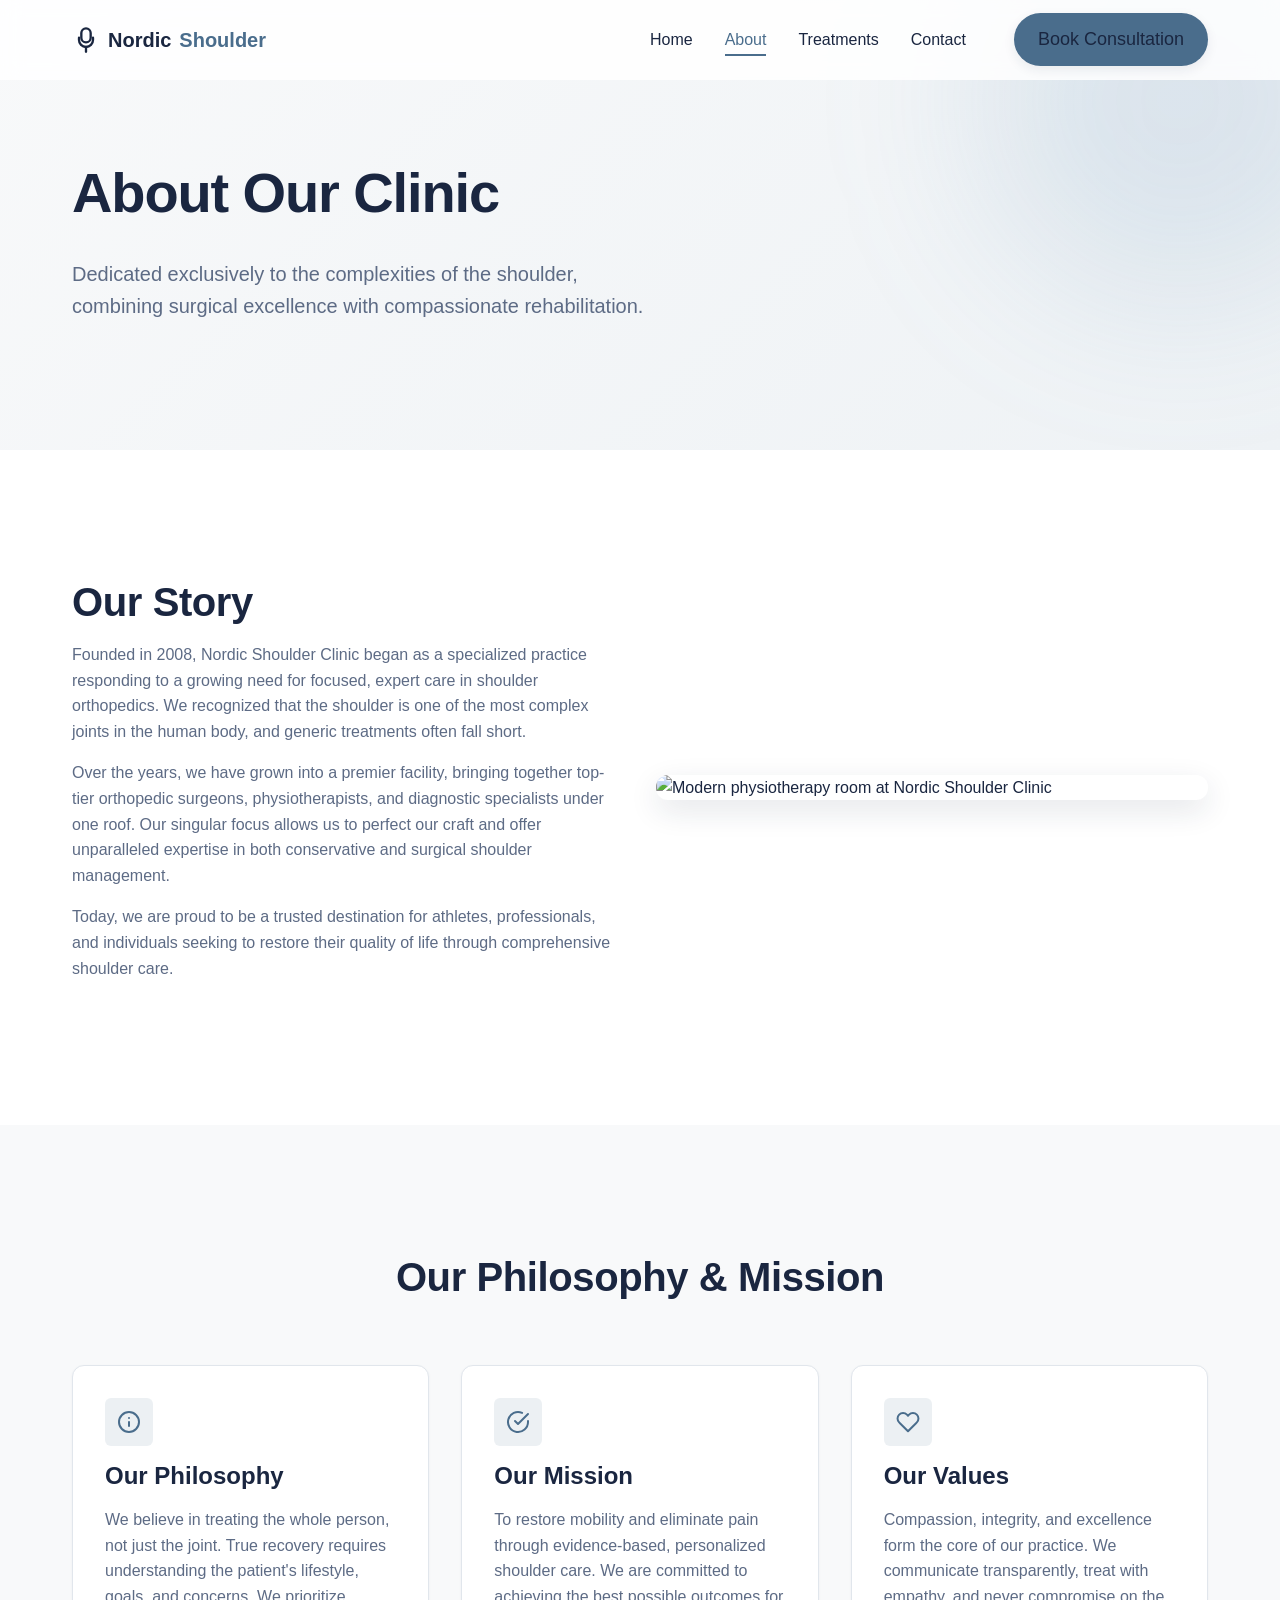
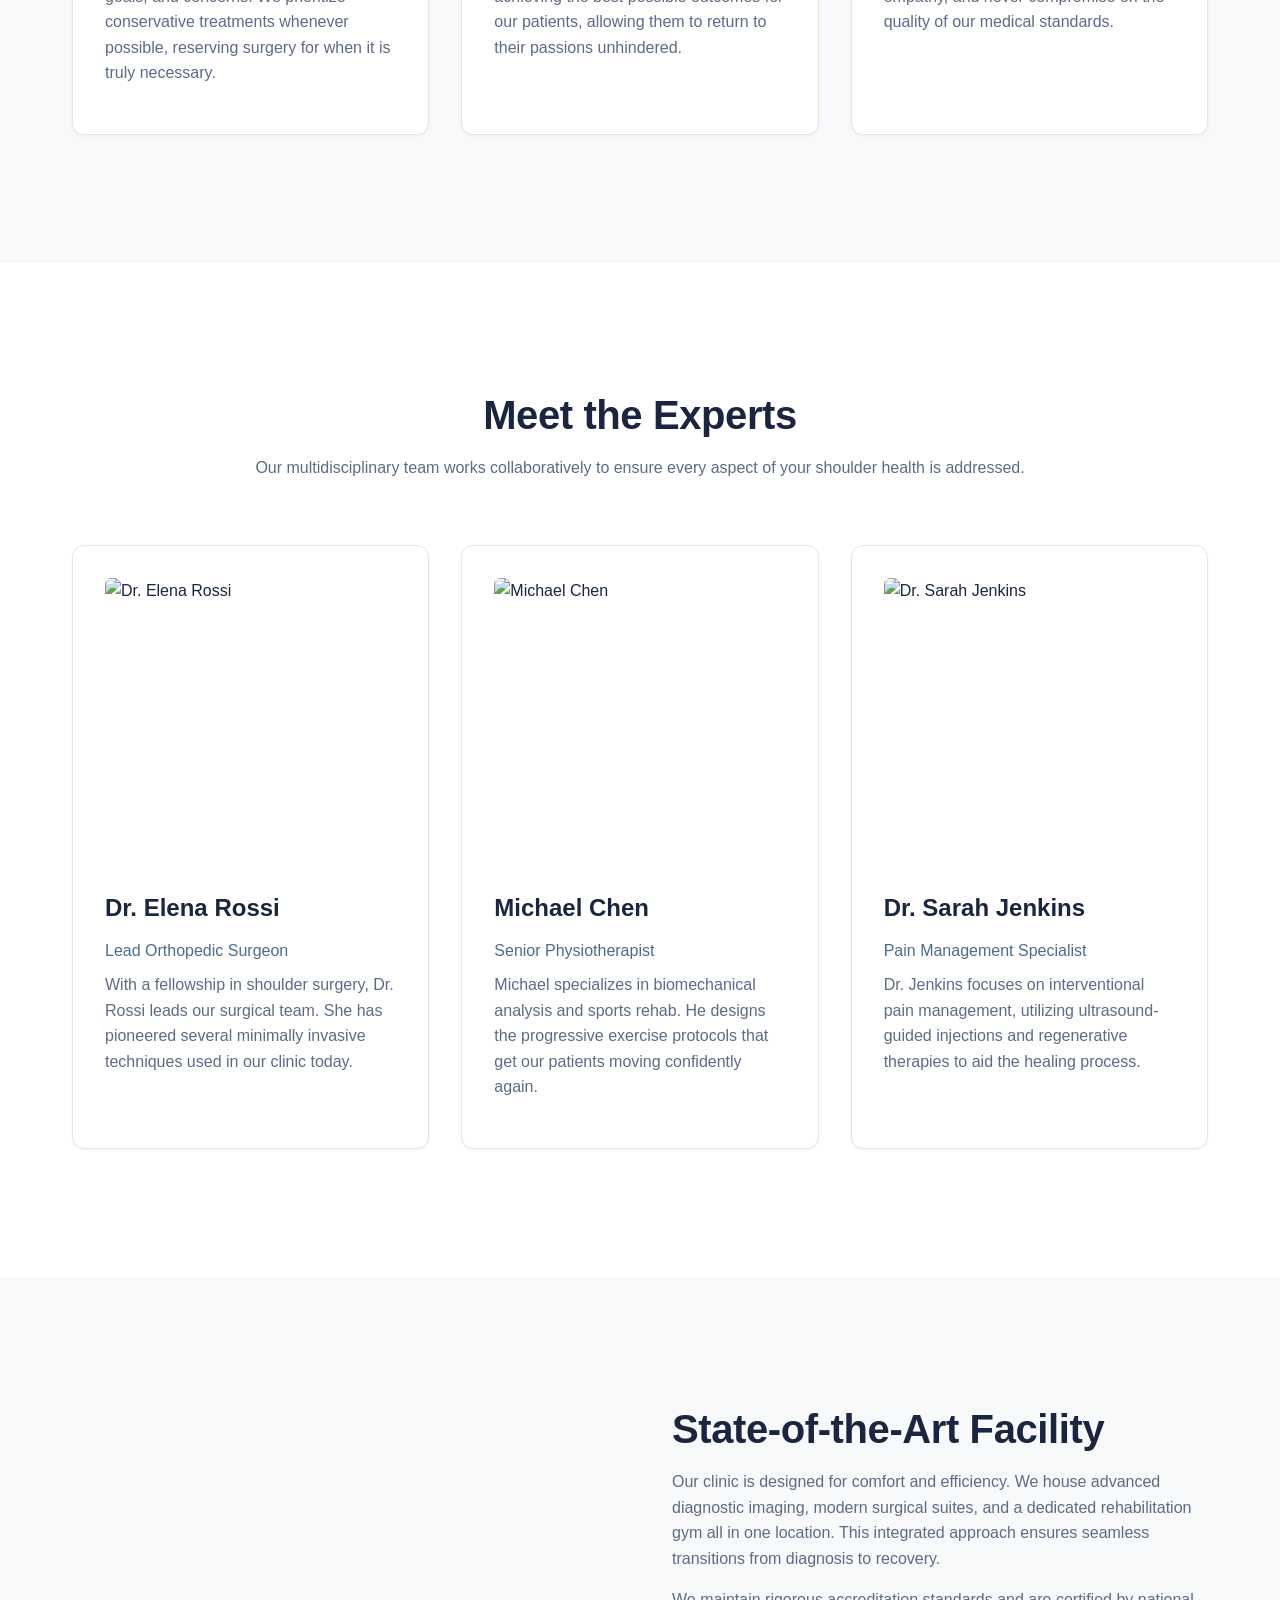
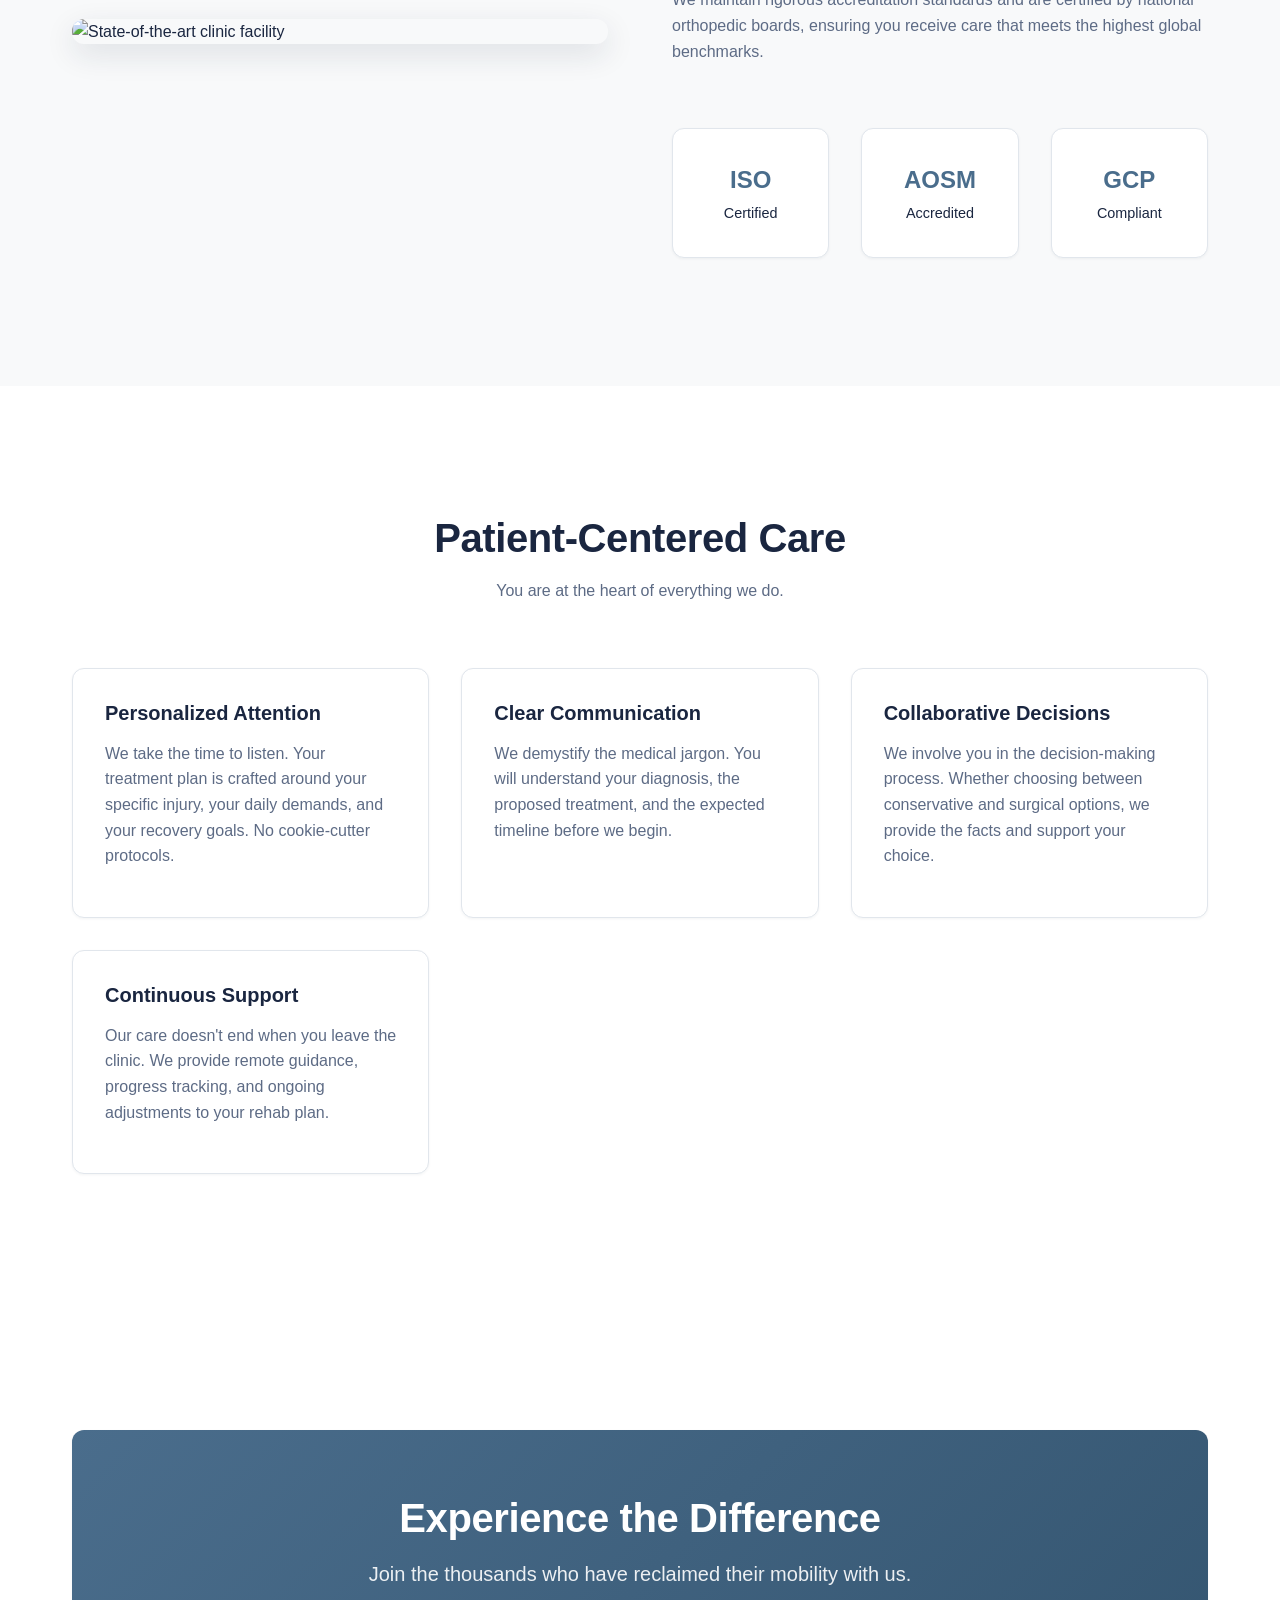
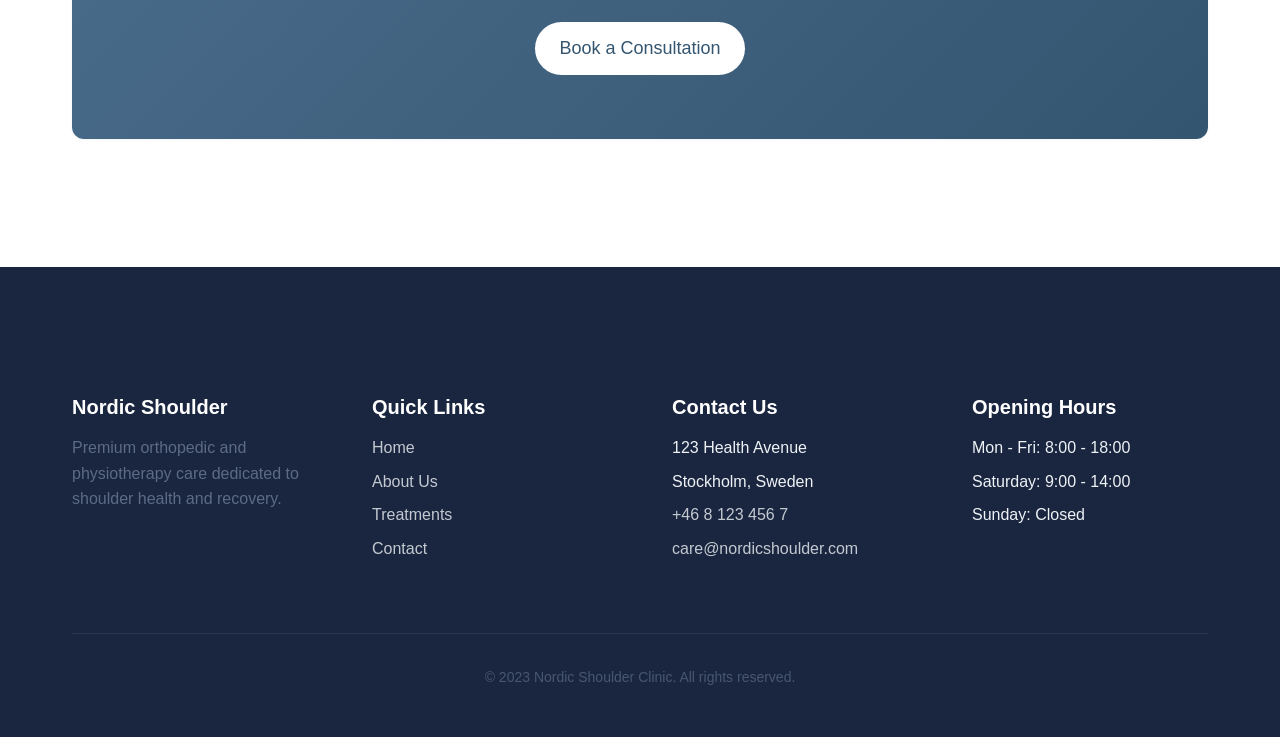
==== commit 90132cb7: "Generate site via Klar (6 files)" ====
--- a/about.html
+++ b/about.html
@@ -1,271 +1,251 @@
 <!DOCTYPE html>
-<html lang="en" data-theme="light">
+<html lang="en">
 <head>
-  <meta charset="UTF-8">
-  <meta name="viewport" content="width=device-width, initial-scale=1.0">
-  <meta name="description" content="Learn about OrthoCore Shoulder Clinic — our philosophy, specialist team, and patient-centred approach to shoulder rehabilitation and recovery.">
-  <meta name="theme-color" content="#f8fafb">
-  <title>About Us – OrthoCore Shoulder Clinic</title>
-  <link rel="stylesheet" href="style.css">
+    <meta charset="UTF-8">
+    <meta name="viewport" content="width=device-width, initial-scale=1.0">
+    <title>About Us | Nordic Shoulder Clinic</title>
+    <meta name="description" content="Learn about the Nordic Shoulder Clinic philosophy, our expert team, state-of-the-art facility, and patient-centered approach to shoulder rehabilitation.">
+    <link rel="stylesheet" href="style.css">
 </head>
 <body>
 
-  <!-- HEADER -->
-  <header class="site-header" id="siteHeader">
-    <div class="container header-inner">
-      <a href="index.html" class="logo" aria-label="OrthoCore Shoulder Clinic – Home">
-        <svg width="32" height="32" viewBox="0 0 32 32" fill="none" aria-hidden="true">
-          <circle cx="16" cy="12" r="8" stroke="var(--color-primary)" stroke-width="2.5" fill="none"/>
-          <path d="M8 28 L14 20 L18 20 L24 28" stroke="var(--color-primary)" stroke-width="2.5" stroke-linecap="round" stroke-linejoin="round"/>
-        </svg>
-        OrthoCore
-      </a>
-
-      <button class="hamburger" id="hamburger" aria-label="Toggle navigation menu" aria-expanded="false">
-        <span></span>
-        <span></span>
-        <span></span>
-      </button>
-
-      <nav class="nav-links" id="navLinks" role="navigation" aria-label="Main navigation">
-        <a href="index.html">Home</a>
-        <a href="about.html" class="active">About</a>
-        <a href="treatments.html">Treatments</a>
-        <a href="contact.html">Contact</a>
-        <a href="contact.html" class="btn btn-primary">Book Consultation</a>
-      </nav>
-    </div>
-  </header>
-
-  <main>
-
-    <!-- PAGE HERO -->
-    <section class="section" style="background-color:var(--color-primary-light); padding-bottom:var(--space-2xl);">
-      <div class="container text-center">
-        <h1 class="reveal" style="font-size:var(--font-scale-4xl);">About OrthoCore</h1>
-        <p class="reveal" style="color:var(--color-text-secondary); font-size:var(--font-scale-lg); max-width:700px; margin:var(--space-md) auto 0;">
-          We are a dedicated team of shoulder specialists who believe that recovery is personal — and that every patient deserves expert care delivered with warmth and compassion.
-        </p>
-      </div>
-    </section>
-
-    <!-- OUR STORY -->
-    <section class="section" id="story" aria-labelledby="storyHeading">
-      <div class="container">
-        <div style="display:grid; grid-template-columns:1fr 1fr; gap:var(--space-3xl); align-items:center;" class="reveal">
-          <div>
-            <h2 id="storyHeading">Our Story</h2>
-            <p style="margin-bottom:var(--space-md);">OrthoCore was founded in 2010 by Dr. Henrik Larsson, a physiotherapist who saw a gap in how shoulder injuries were treated. Too often, patients received generic rehab protocols that failed to address the unique mechanics of the shoulder joint — or the individual needs of the person behind the injury.</p>
-            <p style="margin-bottom:var(--space-md);">Our clinic was built on a simple premise: combine the best available evidence with a genuinely human approach. From day one, we committed to longer appointment times, continuity of care, and a calm, unhurried clinical environment.</p>
-            <p>Over fifteen years, we've grown from a single-room practice into one of the most trusted shoulder rehabilitation centres in the region — but our core philosophy has never changed.</p>
-          </div>
-          <div>
-            <img
-              src="https://images.unsplash.com/photo-1631217868264-e5b90bb7e133?w=600&q=80"
-              alt="Bright, modern clinic interior with natural light and calm treatment areas"
-              style="border-radius:var(--radius-lg); box-shadow:var(--shadow-lg); width:100%;"
-              loading="lazy"
-              width="600"
-              height="400"
-            >
-          </div>
+    <!-- Header / Navigation -->
+    <header class="site-header" id="siteHeader">
+        <div class="container nav-wrapper">
+            <a href="index.html" class="logo">
+                <svg width="28" height="28" viewBox="0 0 24 24" fill="none" stroke="currentColor" stroke-width="2" stroke-linecap="round" stroke-linejoin="round">
+                    <path d="M12 2a4 4 0 0 0-4 4v4a4 4 0 0 0 8 0V6a4 4 0 0 0-4-4z"></path>
+                    <path d="M6 10v2a6 6 0 0 0 12 0v-2"></path>
+                    <path d="M12 18v4"></path>
+                </svg>
+                Nordic<span>Shoulder</span>
+            </a>
+            <nav class="nav-links" id="navLinks">
+                <a href="index.html">Home</a>
+                <a href="about.html" class="active">About</a>
+                <a href="treatments.html">Treatments</a>
+                <a href="contact.html">Contact</a>
+                <a href="contact.html" class="btn btn-primary" style="margin-left: 1rem;">Book Consultation</a>
+            </nav>
+            <button class="menu-toggle" id="menuToggle" aria-label="Toggle menu" aria-expanded="false">
+                <span></span>
+                <span></span>
+                <span></span>
+            </button>
         </div>
-      </div>
-    </section>
-
-    <!-- PHILOSOPHY & MISSION -->
-    <section class="section section-light" id="philosophy" aria-labelledby="philosophyHeading">
-      <div class="container">
-        <div class="section-heading">
-          <h2 id="philosophyHeading">Our Philosophy</h2>
-          <p>We believe recovery is a partnership — between specialist and patient, science and empathy, structure and flexibility.</p>
+    </header>
+
+    <main>
+        <!-- Page Header -->
+        <section class="hero" style="min-height: 50vh; align-items: flex-end; padding-bottom: 4rem;">
+            <div class="hero-bg-accent hero-bg-accent-1"></div>
+            <div class="container">
+                <div class="hero-content reveal">
+                    <h1>About Our Clinic</h1>
+                    <p class="hero-subtitle">Dedicated exclusively to the complexities of the shoulder, combining surgical excellence with compassionate rehabilitation.</p>
+                </div>
+            </div>
+        </section>
+
+        <!-- Clinic Story -->
+        <section class="section">
+            <div class="container">
+                <div class="grid grid-2" style="align-items: center;">
+                    <div class="reveal">
+                        <h2>Our Story</h2>
+                        <p>Founded in 2008, Nordic Shoulder Clinic began as a specialized practice responding to a growing need for focused, expert care in shoulder orthopedics. We recognized that the shoulder is one of the most complex joints in the human body, and generic treatments often fall short.</p>
+                        <p>Over the years, we have grown into a premier facility, bringing together top-tier orthopedic surgeons, physiotherapists, and diagnostic specialists under one roof. Our singular focus allows us to perfect our craft and offer unparalleled expertise in both conservative and surgical shoulder management.</p>
+                        <p>Today, we are proud to be a trusted destination for athletes, professionals, and individuals seeking to restore their quality of life through comprehensive shoulder care.</p>
+                    </div>
+                    <div class="reveal">
+                        <img src="https://images.unsplash.com/photo-1519494026892-80bbd2d6fd0d?q=80&w=800&auto=format&fit=crop" alt="Modern physiotherapy room at Nordic Shoulder Clinic" loading="lazy" style="border-radius: var(--radius-md); box-shadow: var(--shadow-lg);">
+                    </div>
+                </div>
+            </div>
+        </section>
+
+        <!-- Philosophy & Mission -->
+        <section class="section section-alt">
+            <div class="container">
+                <div class="text-center mb-lg reveal">
+                    <h2>Our Philosophy & Mission</h2>
+                </div>
+                <div class="grid grid-3">
+                    <article class="card reveal">
+                        <div class="card-icon">
+                            <svg width="24" height="24" viewBox="0 0 24 24" fill="none" stroke="currentColor" stroke-width="2" stroke-linecap="round" stroke-linejoin="round">
+                                <circle cx="12" cy="12" r="10"/>
+                                <path d="M12 16v-4"/>
+                                <path d="M12 8h.01"/>
+                            </svg>
+                        </div>
+                        <h3>Our Philosophy</h3>
+                        <p>We believe in treating the whole person, not just the joint. True recovery requires understanding the patient's lifestyle, goals, and concerns. We prioritize conservative treatments whenever possible, reserving surgery for when it is truly necessary.</p>
+                    </article>
+                    <article class="card reveal">
+                        <div class="card-icon">
+                            <svg width="24" height="24" viewBox="0 0 24 24" fill="none" stroke="currentColor" stroke-width="2" stroke-linecap="round" stroke-linejoin="round">
+                                <path d="M22 11.08V12a10 10 0 1 1-5.93-9.14"/>
+                                <polyline points="22 4 12 14.01 9 11.01"/>
+                            </svg>
+                        </div>
+                        <h3>Our Mission</h3>
+                        <p>To restore mobility and eliminate pain through evidence-based, personalized shoulder care. We are committed to achieving the best possible outcomes for our patients, allowing them to return to their passions unhindered.</p>
+                    </article>
+                    <article class="card reveal">
+                        <div class="card-icon">
+                            <svg width="24" height="24" viewBox="0 0 24 24" fill="none" stroke="currentColor" stroke-width="2" stroke-linecap="round" stroke-linejoin="round">
+                                <path d="M20.84 4.61a5.5 5.5 0 0 0-7.78 0L12 5.67l-1.06-1.06a5.5 5.5 0 0 0-7.78 7.78l1.06 1.06L12 21.23l7.78-7.78 1.06-1.06a5.5 5.5 0 0 0 0-7.78z"/>
+                            </svg>
+                        </div>
+                        <h3>Our Values</h3>
+                        <p>Compassion, integrity, and excellence form the core of our practice. We communicate transparently, treat with empathy, and never compromise on the quality of our medical standards.</p>
+                    </article>
+                </div>
+            </div>
+        </section>
+
+        <!-- Team Profiles -->
+        <section class="section">
+            <div class="container">
+                <div class="text-center mb-lg reveal">
+                    <h2>Meet the Experts</h2>
+                    <p>Our multidisciplinary team works collaboratively to ensure every aspect of your shoulder health is addressed.</p>
+                </div>
+                <div class="grid grid-3">
+                    <article class="card reveal">
+                        <img src="https://images.unsplash.com/photo-1612349317150-e413f6a5b16d?q=80&w=600&auto=format&fit=crop" alt="Dr. Elena Rossi" class="specialist-img" loading="lazy">
+                        <h3>Dr. Elena Rossi</h3>
+                        <p style="color: var(--color-primary); margin-bottom: 0.5rem;">Lead Orthopedic Surgeon</p>
+                        <p>With a fellowship in shoulder surgery, Dr. Rossi leads our surgical team. She has pioneered several minimally invasive techniques used in our clinic today.</p>
+                    </article>
+                    <article class="card reveal">
+                        <img src="https://images.unsplash.com/photo-1622253692010-333f2da6031d?q=80&w=600&auto=format&fit=crop" alt="Michael Chen" class="specialist-img" loading="lazy">
+                        <h3>Michael Chen</h3>
+                        <p style="color: var(--color-primary); margin-bottom: 0.5rem;">Senior Physiotherapist</p>
+                        <p>Michael specializes in biomechanical analysis and sports rehab. He designs the progressive exercise protocols that get our patients moving confidently again.</p>
+                    </article>
+                    <article class="card reveal">
+                        <img src="https://images.unsplash.com/photo-1594824476967-48c8b964273f?q=80&w=600&auto=format&fit=crop" alt="Dr. Sarah Jenkins" class="specialist-img" loading="lazy">
+                        <h3>Dr. Sarah Jenkins</h3>
+                        <p style="color: var(--color-primary); margin-bottom: 0.5rem;">Pain Management Specialist</p>
+                        <p>Dr. Jenkins focuses on interventional pain management, utilizing ultrasound-guided injections and regenerative therapies to aid the healing process.</p>
+                    </article>
+                </div>
+            </div>
+        </section>
+
+        <!-- Certifications & Facility -->
+        <section class="section section-alt">
+            <div class="container">
+                <div class="grid grid-2" style="gap: 4rem; align-items: center;">
+                    <div class="reveal">
+                        <img src="https://images.unsplash.com/photo-1631217868264-e5b90bb7e133?q=80&w=800&auto=format&fit=crop" alt="State-of-the-art clinic facility" loading="lazy" style="border-radius: var(--radius-md); box-shadow: var(--shadow-lg);">
+                    </div>
+                    <div class="reveal">
+                        <h2>State-of-the-Art Facility</h2>
+                        <p>Our clinic is designed for comfort and efficiency. We house advanced diagnostic imaging, modern surgical suites, and a dedicated rehabilitation gym all in one location. This integrated approach ensures seamless transitions from diagnosis to recovery.</p>
+                        <p>We maintain rigorous accreditation standards and are certified by national orthopedic boards, ensuring you receive care that meets the highest global benchmarks.</p>
+                        <div class="flex gap-md mt-lg" style="flex-wrap: wrap;">
+                            <div class="card" style="flex: 1; min-width: 140px; text-align: center;">
+                                <strong style="display: block; font-size: 1.5rem; color: var(--color-primary);">ISO</strong>
+                                <span style="font-size: 0.9rem;">Certified</span>
+                            </div>
+                            <div class="card" style="flex: 1; min-width: 140px; text-align: center;">
+                                <strong style="display: block; font-size: 1.5rem; color: var(--color-primary);">AOSM</strong>
+                                <span style="font-size: 0.9rem;">Accredited</span>
+                            </div>
+                            <div class="card" style="flex: 1; min-width: 140px; text-align: center;">
+                                <strong style="display: block; font-size: 1.5rem; color: var(--color-primary);">GCP</strong>
+                                <span style="font-size: 0.9rem;">Compliant</span>
+                            </div>
+                        </div>
+                    </div>
+                </div>
+            </div>
+        </section>
+
+        <!-- Patient-Centered Care Approach -->
+        <section class="section">
+            <div class="container">
+                <div class="text-center mb-lg reveal">
+                    <h2>Patient-Centered Care</h2>
+                    <p>You are at the heart of everything we do.</p>
+                </div>
+                <div class="grid grid-2">
+                    <div class="card reveal">
+                        <h4>Personalized Attention</h4>
+                        <p>We take the time to listen. Your treatment plan is crafted around your specific injury, your daily demands, and your recovery goals. No cookie-cutter protocols.</p>
+                    </div>
+                    <div class="card reveal">
+                        <h4>Clear Communication</h4>
+                        <p>We demystify the medical jargon. You will understand your diagnosis, the proposed treatment, and the expected timeline before we begin.</p>
+                    </div>
+                    <div class="card reveal">
+                        <h4>Collaborative Decisions</h4>
+                        <p>We involve you in the decision-making process. Whether choosing between conservative and surgical options, we provide the facts and support your choice.</p>
+                    </div>
+                    <div class="card reveal">
+                        <h4>Continuous Support</h4>
+                        <p>Our care doesn't end when you leave the clinic. We provide remote guidance, progress tracking, and ongoing adjustments to your rehab plan.</p>
+                    </div>
+                </div>
+            </div>
+        </section>
+
+        <!-- CTA Section -->
+        <section class="section">
+            <div class="container">
+                <div class="card reveal" style="background: linear-gradient(135deg, var(--color-primary) 0%, var(--color-primary-dark) 100%); color: var(--color-white); text-align: center; padding: 4rem 2rem; border: none;">
+                    <h2 style="color: var(--color-white);">Experience the Difference</h2>
+                    <p style="color: rgba(255,255,255,0.9); font-size: 1.25rem; margin-bottom: 2rem;">Join the thousands who have reclaimed their mobility with us.</p>
+                    <a href="contact.html" class="btn btn-white">Book a Consultation</a>
+                </div>
+            </div>
+        </section>
+    </main>
+
+    <!-- Footer -->
+    <footer class="site-footer">
+        <div class="container">
+            <div class="footer-grid">
+                <div class="footer-col">
+                    <h4>Nordic Shoulder</h4>
+                    <p>Premium orthopedic and physiotherapy care dedicated to shoulder health and recovery.</p>
+                </div>
+                <div class="footer-col">
+                    <h4>Quick Links</h4>
+                    <ul>
+                        <li><a href="index.html">Home</a></li>
+                        <li><a href="about.html">About Us</a></li>
+                        <li><a href="treatments.html">Treatments</a></li>
+                        <li><a href="contact.html">Contact</a></li>
+                    </ul>
+                </div>
+                <div class="footer-col">
+                    <h4>Contact Us</h4>
+                    <ul>
+                        <li>123 Health Avenue</li>
+                        <li>Stockholm, Sweden</li>
+                        <li><a href="tel:+4681234567">+46 8 123 456 7</a></li>
+                        <li><a href="mailto:care@nordicshoulder.com">care@nordicshoulder.com</a></li>
+                    </ul>
+                </div>
+                <div class="footer-col">
+                    <h4>Opening Hours</h4>
+                    <ul>
+                        <li>Mon - Fri: 8:00 - 18:00</li>
+                        <li>Saturday: 9:00 - 14:00</li>
+                        <li>Sunday: Closed</li>
+                    </ul>
+                </div>
+            </div>
+            <div class="footer-bottom">
+                <p>&copy; 2023 Nordic Shoulder Clinic. All rights reserved.</p>
+            </div>
         </div>
-
-        <div class="grid-3 mt-3">
-          <div class="card reveal text-center">
-            <h3 style="color:var(--color-primary);">Patient-Centred Care</h3>
-            <p>You are not a diagnosis. You are a person with goals, fears, and a life you want to return to. Every decision we make starts with understanding what matters to you.</p>
-          </div>
-          <div class="card reveal text-center">
-            <h3 style="color:var(--color-primary);">Clinical Excellence</h3>
-            <p>We invest heavily in continuing education, peer review, and staying current with the latest research. If a treatment isn't supported by evidence, we don't use it.</p>
-          </div>
-          <div class="card reveal text-center">
-            <h3 style="color:var(--color-primary);">Continuity &amp; Trust</h3>
-            <p>You'll see the same clinician throughout your journey. We believe therapeutic alliance — the trust between you and your therapist — is a powerful predictor of outcome.</p>
-          </div>
-        </div>
-
-        <div class="text-center mt-3 reveal">
-          <h3 style="font-size:var(--font-scale-2xl); margin-bottom:var(--space-md);">Our Mission</h3>
-          <p style="max-width:650px; margin:0 auto; color:var(--color-text-secondary);">To provide the highest standard of shoulder rehabilitation in an environment that feels calm, safe, and genuinely supportive — so every patient leaves not just recovered, but empowered.</p>
-        </div>
-      </div>
-    </section>
-
-    <!-- TEAM -->
-    <section class="section" id="team" aria-labelledby="teamHeading">
-      <div class="container">
-        <div class="section-heading">
-          <h2 id="teamHeading">Our Specialist Team</h2>
-          <p>Meet the people who will guide your recovery. Each member brings deep expertise and a genuine passion for shoulder care.</p>
-        </div>
-
-        <div class="grid-3">
-          <div class="team-member reveal">
-            <img src="https://images.unsplash.com/photo-1559839734-2b71ea197ec2?w=300&q=80" alt="Dr. Henrik Larsson" loading="lazy" width="150" height="150">
-            <h4>Dr. Henrik Larsson</h4>
-            <p class="role">Lead Shoulder Specialist</p>
-            <p>15+ years in orthopedic physiotherapy. Trained in Gothenburg and London. Specialises in complex rotator cuff pathology and post-surgical rehabilitation.</p>
-          </div>
-          <div class="team-member reveal">
-            <img src="https://images.unsplash.com/photo-1594824476967-48c8c964273f?w=300&q=80" alt="Dr. Amara Chen" loading="lazy" width="150" height="150">
-            <h4>Dr. Amara Chen</h4>
-            <p class="role">Sports Injury Specialist</p>
-            <p>Former athlete with a PhD in sports rehabilitation. Works with elite and amateur athletes on return-to-sport protocols, injury prevention, and performance.</p>
-          </div>
-          <div class="team-member reveal">
-            <img src="https://images.unsplash.com/photo-1622253692010-333f2da6031d?w=300&q=80" alt="Dr. Marcus Webb" loading="lazy" width="150" height="150">
-            <h4>Dr. Marcus Webb</h4>
-            <p class="role">Rehabilitation Physiotherapist</p>
-            <p>Specialises in chronic pain management and post-surgical recovery. Known for his calm, methodical approach and excellent patient outcomes.</p>
-          </div>
-          <div class="team-member reveal">
-            <img src="https://images.unsplash.com/photo-1573496359142-b8d87734a5a2?w=300&q=80" alt="Elin Nordström" loading="lazy" width="150" height="150">
-            <h4>Elin Nordström</h4>
-            <p class="role">Clinical Specialist Physio</p>
-            <p>Expert in manual therapy and exercise prescription. Brings a holistic, movement-based approach to shoulder rehabilitation.</p>
-          </div>
-          <div class="team-member reveal">
-            <img src="https://images.unsplash.com/photo-1612349317150-e413f6a5b16d?w=300&q=80" alt="Dr. Raj Patel" loading="lazy" width="150" height="150">
-            <h4>Dr. Raj Patel</h4>
-            <p class="role">Diagnostic Specialist</p>
-            <p>Leads our diagnostic assessment service. Combines advanced imaging interpretation with clinical exam to provide precise, actionable diagnoses.</p>
-          </div>
-          <div class="team-member reveal">
-            <img src="https://images.unsplash.com/photo-1582750433449-648ed127bb54?w=300&q=80" alt="Sophie Andersson" loading="lazy" width="150" height="150">
-            <h4>Sophie Andersson</h4>
-            <p class="role">Patient Care Coordinator</p>
-            <p>Ensures every patient journey is smooth from booking to discharge. The friendly voice on the phone and the warm welcome at reception.</p>
-          </div>
-        </div>
-      </div>
-    </section>
-
-    <!-- VALUES & FACILITY -->
-    <section class="section section-light" id="values" aria-labelledby="valuesHeading">
-      <div class="container">
-        <div style="display:grid; grid-template-columns:1fr 1fr; gap:var(--space-3xl); align-items:center;" class="reveal">
-          <div>
-            <h2 id="valuesHeading">A Clinic Designed for Healing</h2>
-            <p style="margin-bottom:var(--space-md);">Our facility was intentionally designed to feel unlike a typical clinical environment. Soft lighting, natural materials, and generous space create an atmosphere that is calm and restorative — because we know that environment affects outcomes.</p>
-            <p style="margin-bottom:var(--space-md);">We have three private treatment rooms, a dedicated rehabilitation gym, and on-site diagnostic equipment. Every detail, from the colour palette to the furniture, was chosen to help you feel at ease.</p>
-            <ul style="list-style:disc; padding-left:1.25rem; color:var(--color-text-secondary);">
-              <li style="margin-bottom:var(--space-sm);">Private, sound-insulated treatment rooms</li>
-              <li style="margin-bottom:var(--space-sm);">Fully equipped rehabilitation gym</li>
-              <li style="margin-bottom:var(--space-sm);">On-site diagnostic imaging access</li>
-              <li>Accessible ground-floor facility with step-free access</li>
-            </ul>
-          </div>
-          <div>
-            <img
-              src="https://images.unsplash.com/photo-1519494026892-80bbd2d6fd0d?w=600&q=80"
-              alt="Modern, light-filled clinic interior with clean design and comfortable seating"
-              style="border-radius:var(--radius-lg); box-shadow:var(--shadow-lg); width:100%;"
-              loading="lazy"
-              width="600"
-              height="400"
-            >
-          </div>
-        </div>
-      </div>
-    </section>
-
-    <!-- CERTIFICATIONS -->
-    <section class="section" id="certifications" aria-labelledby="certificationsHeading">
-      <div class="container">
-        <div class="section-heading">
-          <h2 id="certificationsHeading">Our Credentials</h2>
-          <p>We hold the highest professional certifications and maintain rigorous standards of clinical governance.</p>
-        </div>
-
-        <div class="grid-3">
-          <div class="card reveal text-center">
-            <div style="font-size:2.5rem; margin-bottom:var(--space-sm);" aria-hidden="true">&#127891;</div>
-            <h4>Chartered Society of Physiotherapy</h4>
-            <p>All our clinicians are registered with the CSP, the UK's professional body for physiotherapists.</p>
-          </div>
-          <div class="card reveal text-center">
-            <div style="font-size:2.5rem; margin-bottom:var(--space-sm);" aria-hidden="true">&#9937;</div>
-            <h4>Health &amp; Care Professions Council</h4>
-            <p>HCPC-registered practitioners meeting the highest standards of conduct, performance, and ethics.</p>
-          </div>
-          <div class="card reveal text-center">
-            <div style="font-size:2.5rem; margin-bottom:var(--space-sm);" aria-hidden="true">&#9733;</div>
-            <h4>Shoulder Rehabilitation Certification</h4>
-            <p>Advanced certification in shoulder assessment and treatment from the European Shoulder Institute.</p>
-          </div>
-        </div>
-      </div>
-    </section>
-
-    <!-- CTA -->
-    <section class="section" aria-labelledby="aboutCtaHeading">
-      <div class="container text-center">
-        <div class="section-heading reveal">
-          <h2 id="aboutCtaHeading">Experience the OrthoCore Difference</h2>
-          <p>Whether you're dealing with a recent injury or a long-standing shoulder problem, we're here to help you move forward.</p>
-        </div>
-        <div style="display:flex; gap:var(--space-md); justify-content:center; flex-wrap:wrap;">
-          <a href="contact.html" class="btn btn-primary btn-lg reveal">Book Your Consultation</a>
-          <a href="treatments.html" class="btn btn-outline btn-lg reveal">Explore Treatments</a>
-        </div>
-      </div>
-    </section>
-
-  </main>
-
-  <!-- FOOTER -->
-  <footer class="site-footer" role="contentinfo">
-    <div class="container">
-      <div class="footer-grid">
-        <div class="footer-col">
-          <h4>OrthoCore Shoulder Clinic</h4>
-          <p>Specialist shoulder rehabilitation and physiotherapy. Evidence-based care delivered with compassion in a calm, premium environment.</p>
-        </div>
-        <div class="footer-col">
-          <h4>Quick Links</h4>
-          <ul>
-            <li><a href="index.html">Home</a></li>
-            <li><a href="about.html">About Us</a></li>
-            <li><a href="treatments.html">Treatments</a></li>
-            <li><a href="contact.html">Contact</a></li>
-          </ul>
-        </div>
-        <div class="footer-col">
-          <h4>Contact</h4>
-          <ul>
-            <li>12 Orchard Lane</li>
-            <li>London, W1U 3AB</li>
-            <li>020 7946 0123</li>
-            <li>hello@orthocore.co.uk</li>
-          </ul>
-        </div>
-        <div class="footer-col">
-          <h4>Opening Hours</h4>
-          <ul>
-            <li>Mon–Fri: 8:00am – 7:00pm</li>
-            <li>Saturday: 9:00am – 2:00pm</li>
-            <li>Sunday: Closed</li>
-          </ul>
-        </div>
-      </div>
-      <div class="footer-bottom">
-        <p>&copy; 2025 OrthoCore Shoulder Clinic. All rights reserved.</p>
-      </div>
-    </div>
-  </footer>
-
-  <script src="script.js"></script>
+    </footer>
+
+    <script src="script.js"></script>
 </body>
 </html>
--- a/style.css
+++ b/style.css
@@ -1,93 +1,75 @@
 /* ==========================================================================
-   SHOULDER CLINIC – STYLE.CSS
-   Premium Scandinavian minimalism, calm healthcare aesthetic.
-   Mobile-first, dark mode supported via data-theme="dark" on <html>.
+   Nordic Shoulder Clinic - Premium Medical Clinic Stylesheet
+   ==========================================================================
+   Assumptions:
+   - Using system fonts for optimal performance and native feel.
+   - Light theme primary, designed with accessibility in mind.
+   - Mobile-first approach.
    ========================================================================== */
 
-/* --------------------------------------------------------------------------
-   DESIGN TOKENS
-   -------------------------------------------------------------------------- */
+/* 1. Design Tokens (CSS Variables)
+   ========================================================================== */
 :root {
-  /* Primary palette */
-  --color-primary: #3a7ca5;         /* Muted blue - trustworthy, calm */
-  --color-primary-hover: #2e6485;
-  --color-primary-light: #e8f4f9;
-  --color-accent: #5f9ea0;          /* Soft teal accent */
-  --color-accent-hover: #4d8283;
-
-  /* Neutrals – Light theme */
-  --color-bg: #f8fafb;              /* Very soft blue-white */
-  --color-surface: #ffffff;
-  --color-text: #1e2a38;
-  --color-text-secondary: #5a6b7a;
-  --color-border: #e2e8f0;
-  --color-hover-bg: #f0f4f8;
-  --color-shadow: rgba(0, 0, 0, 0.05);
-  --color-shadow-md: rgba(0, 0, 0, 0.08);
+  /* Color Palette - Soft whites, light grays, muted blues, dark navy */
+  --color-bg: #ffffff;
+  --color-surface: #f8f9fa;
+  --color-surface-alt: #eef2f5;
+  --color-primary: #4a6d8c;
+  --color-primary-dark: #345570;
+  --color-primary-light: #6b8cab;
+  --color-accent: #5e8bb5;
+  --color-text: #1a2640; /* Dark navy text */
+  --color-text-muted: #5d6b85;
+  --color-border: #e1e6ec;
+  --color-success: #2a9d8f;
+  --color-error: #e76f51;
+  --color-white: #ffffff;
 
   /* Typography */
-  --font-family: 'Segoe UI', Roboto, 'Helvetica Neue', Arial, sans-serif;
-  --font-heading: var(--font-family);
-  --font-base-size: 1rem;
-  --font-scale-sm: 0.875rem;
-  --font-scale-lg: 1.125rem;
-  --font-scale-xl: 1.25rem;
-  --font-scale-2xl: 1.5rem;
-  --font-scale-3xl: 2rem;
-  --font-scale-4xl: 2.5rem;
-
-  /* Spacing scale */
-  --space-xs: 0.25rem;
-  --space-sm: 0.5rem;
-  --space-md: 1rem;
-  --space-lg: 1.5rem;
-  --space-xl: 2rem;
-  --space-2xl: 3rem;
-  --space-3xl: 4rem;
-  --space-4xl: 6rem;
-
-  /* Borders & radii */
-  --radius-sm: 0.375rem;
-  --radius-md: 0.5rem;
-  --radius-lg: 0.75rem;
-  --radius-xl: 1rem;
+  --font-sans: -apple-system, BlinkMacSystemFont, "Segoe UI", Roboto, Helvetica, Arial, sans-serif;
+  --font-serif: Georgia, "Times New Roman", serif;
+  --font-size-base: 16px;
+  --font-size-lg: 1.125rem;
+  --font-size-xl: 1.25rem;
+  --font-size-2xl: 1.5rem;
+  --font-size-3xl: 2rem;
+  --font-size-4xl: 2.5rem;
+  --font-size-5xl: 3.5rem;
+  --line-height-base: 1.6;
+  --line-height-tight: 1.2;
+
+  /* Spacing System */
+  --space-xs: 0.5rem;
+  --space-sm: 1rem;
+  --space-md: 2rem;
+  --space-lg: 4rem;
+  --space-xl: 8rem;
+
+  /* Radii */
+  --radius-sm: 6px;
+  --radius-md: 12px;
+  --radius-lg: 24px;
+  --radius-full: 9999px;
 
   /* Shadows */
-  --shadow-sm: 0 1px 3px var(--color-shadow);
-  --shadow-md: 0 4px 12px var(--color-shadow-md);
-  --shadow-lg: 0 10px 30px rgba(0,0,0,0.08);
+  --shadow-sm: 0 1px 3px rgba(26, 38, 64, 0.05);
+  --shadow-md: 0 4px 12px rgba(26, 38, 64, 0.08);
+  --shadow-lg: 0 10px 30px rgba(26, 38, 64, 0.12);
 
   /* Transitions */
-  --transition-fast: 0.2s ease;
-  --transition-base: 0.3s ease;
+  --transition-fast: 150ms ease-in-out;
+  --transition-base: 300ms ease-in-out;
 
   /* Layout */
   --max-width: 1200px;
-  --header-height: 72px;
-}
-
-/* --------------------------------------------------------------------------
-   DARK MODE OVERRIDES
-   -------------------------------------------------------------------------- */
-html[data-theme="dark"] {
-  --color-bg: #121a24;
-  --color-surface: #1c2631;
-  --color-text: #e2e8f0;
-  --color-text-secondary: #a0b4c8;
-  --color-border: #2a3744;
-  --color-hover-bg: #28323d;
-  --color-primary-light: #1e3a4a;
-  --color-shadow: rgba(0, 0, 0, 0.25);
-  --color-shadow-md: rgba(0, 0, 0, 0.35);
-  --shadow-sm: 0 1px 3px var(--color-shadow);
-  --shadow-md: 0 4px 12px var(--color-shadow-md);
-  --shadow-lg: 0 10px 30px rgba(0,0,0,0.3);
-}
-
-/* --------------------------------------------------------------------------
-   RESET & BASE
-   -------------------------------------------------------------------------- */
-*, *::before, *::after {
+  --header-height: 80px;
+}
+
+/* 2. Reset & Base
+   ========================================================================== */
+*,
+*::before,
+*::after {
   box-sizing: border-box;
   margin: 0;
   padding: 0;
@@ -95,18 +77,18 @@
 
 html {
   scroll-behavior: smooth;
-  font-size: 100%;
-  -webkit-text-size-adjust: 100%;
+  scroll-padding-top: var(--header-height);
+  -webkit-font-smoothing: antialiased;
+  -moz-osx-font-smoothing: grayscale;
 }
 
 body {
-  font-family: var(--font-family);
-  font-size: var(--font-base-size);
-  line-height: 1.6;
+  font-family: var(--font-sans);
+  font-size: var(--font-size-base);
+  line-height: var(--line-height-base);
   color: var(--color-text);
   background-color: var(--color-bg);
-  transition: background-color var(--transition-base), color var(--transition-base);
-  min-height: 100vh;
+  overflow-x: hidden;
 }
 
 img {
@@ -116,759 +98,631 @@
 }
 
 a {
-  color: inherit;
+  color: var(--color-primary);
   text-decoration: none;
-}
-
-ul, ol {
+  transition: color var(--transition-fast);
+}
+
+a:hover {
+  color: var(--color-primary-dark);
+}
+
+ul {
   list-style: none;
 }
 
 button {
-  font: inherit;
+  font-family: inherit;
   cursor: pointer;
   border: none;
   background: none;
 }
 
+/* 3. Typography
+   ========================================================================== */
 h1, h2, h3, h4, h5, h6 {
-  font-family: var(--font-heading);
-  line-height: 1.25;
+  font-weight: 600;
+  line-height: var(--line-height-tight);
   color: var(--color-text);
-  font-weight: 600;
-}
-
-h1 { font-size: var(--font-scale-3xl); }
-h2 { font-size: var(--font-scale-2xl); }
-h3 { font-size: var(--font-scale-xl); }
-h4 { font-size: var(--font-scale-lg); }
-
-/* --------------------------------------------------------------------------
-   UTILITY CLASSES
-   -------------------------------------------------------------------------- */
+  margin-bottom: var(--space-sm);
+}
+
+h1 {
+  font-size: clamp(2.5rem, 5vw, var(--font-size-5xl));
+  letter-spacing: -0.02em;
+}
+
+h2 {
+  font-size: clamp(2rem, 4vw, var(--font-size-4xl));
+  letter-spacing: -0.01em;
+}
+
+h3 {
+  font-size: var(--font-size-2xl);
+}
+
+h4 {
+  font-size: var(--font-size-xl);
+}
+
+p {
+  margin-bottom: var(--space-sm);
+  color: var(--color-text-muted);
+}
+
+/* 4. Layout Primitives & Utilities
+   ========================================================================== */
 .container {
   width: 100%;
   max-width: var(--max-width);
   margin: 0 auto;
-  padding: 0 var(--space-lg);
-}
-
-.sr-only {
-  position: absolute;
-  width: 1px;
-  height: 1px;
-  padding: 0;
-  margin: -1px;
-  overflow: hidden;
-  clip: rect(0,0,0,0);
-  border: 0;
-}
-
-.text-center { text-align: center; }
-.text-primary { color: var(--color-primary); }
-.mt-1 { margin-top: var(--space-sm); }
-.mt-2 { margin-top: var(--space-md); }
-.mt-3 { margin-top: var(--space-lg); }
-.mb-2 { margin-bottom: var(--space-md); }
-.mb-3 { margin-bottom: var(--space-lg); }
-
-/* --------------------------------------------------------------------------
-   BUTTONS
-   -------------------------------------------------------------------------- */
+  padding: 0 var(--space-md);
+}
+
+.section {
+  padding: var(--space-xl) 0;
+}
+
+.section-alt {
+  background-color: var(--color-surface);
+}
+
+.text-center {
+  text-align: center;
+}
+
+.grid {
+  display: grid;
+  gap: var(--space-md);
+}
+
+.grid-2 {
+  grid-template-columns: repeat(auto-fit, minmax(300px, 1fr));
+}
+
+.grid-3 {
+  grid-template-columns: repeat(auto-fit, minmax(280px, 1fr));
+}
+
+.flex {
+  display: flex;
+}
+
+.flex-center {
+  display: flex;
+  justify-content: center;
+  align-items: center;
+}
+
+.flex-col {
+  flex-direction: column;
+}
+
+.gap-sm {
+  gap: var(--space-sm);
+}
+
+.gap-md {
+  gap: var(--space-md);
+}
+
+.mt-lg {
+  margin-top: var(--space-lg);
+}
+
+.mb-lg {
+  margin-bottom: var(--space-lg);
+}
+
+/* 5. Components
+   ========================================================================== */
+
+/* Buttons */
 .btn {
   display: inline-flex;
   align-items: center;
   justify-content: center;
   padding: 0.75rem 1.5rem;
-  font-weight: 600;
-  font-size: var(--font-scale-sm);
-  border-radius: var(--radius-md);
-  transition: all var(--transition-fast);
-  cursor: pointer;
-  line-height: 1.4;
+  border-radius: var(--radius-full);
+  font-weight: 500;
+  font-size: var(--font-size-lg);
+  transition: all var(--transition-base);
   text-align: center;
   white-space: nowrap;
 }
-.btn:hover {
-  transform: translateY(-1px);
-  box-shadow: var(--shadow-md);
-}
-.btn:active {
-  transform: translateY(0);
-}
 
 .btn-primary {
   background-color: var(--color-primary);
-  color: #fff;
-}
+  color: var(--color-white);
+  box-shadow: var(--shadow-md);
+}
+
 .btn-primary:hover {
-  background-color: var(--color-primary-hover);
+  background-color: var(--color-primary-dark);
+  color: var(--color-white);
+  transform: translateY(-2px);
+  box-shadow: var(--shadow-lg);
 }
 
 .btn-secondary {
-  background-color: var(--color-surface);
+  background-color: transparent;
   color: var(--color-primary);
+  border: 2px solid var(--color-primary);
+}
+
+.btn-secondary:hover {
+  background-color: var(--color-primary);
+  color: var(--color-white);
+  transform: translateY(-2px);
+}
+
+.btn-white {
+  background-color: var(--color-white);
+  color: var(--color-primary-dark);
+}
+
+.btn-white:hover {
+  background-color: var(--color-surface-alt);
+  transform: translateY(-2px);
+}
+
+/* Cards */
+.card {
+  background: var(--color-bg);
+  border-radius: var(--radius-md);
+  padding: var(--space-md);
+  box-shadow: var(--shadow-sm);
   border: 1px solid var(--color-border);
-}
-.btn-secondary:hover {
-  background-color: var(--color-hover-bg);
-  border-color: var(--color-primary);
-}
-
-.btn-outline {
-  background: transparent;
-  border: 1px solid var(--color-primary);
+  transition: transform var(--transition-base), box-shadow var(--transition-base);
+}
+
+.card:hover {
+  transform: translateY(-5px);
+  box-shadow: var(--shadow-lg);
+}
+
+.card-icon {
+  width: 48px;
+  height: 48px;
+  background-color: rgba(74, 109, 140, 0.1);
+  border-radius: var(--radius-sm);
+  display: flex;
+  align-items: center;
+  justify-content: center;
+  margin-bottom: var(--space-sm);
   color: var(--color-primary);
 }
-.btn-outline:hover {
-  background-color: var(--color-primary);
-  color: #fff;
-}
-
-.btn-lg {
-  padding: 1rem 2rem;
-  font-size: var(--font-base-size);
-}
-
-/* --------------------------------------------------------------------------
-   CARD COMPONENT
-   -------------------------------------------------------------------------- */
-.card {
-  background-color: var(--color-surface);
-  border-radius: var(--radius-lg);
-  padding: var(--space-xl);
+
+/* Navigation */
+.site-header {
+  position: fixed;
+  top: 0;
+  left: 0;
+  width: 100%;
+  height: var(--header-height);
+  z-index: 1000;
+  background: rgba(255, 255, 255, 0.85);
+  backdrop-filter: blur(10px);
+  -webkit-backdrop-filter: blur(10px);
+  border-bottom: 1px solid transparent;
+  transition: all var(--transition-base);
+}
+
+.site-header.scrolled {
+  background: rgba(255, 255, 255, 0.95);
+  border-bottom-color: var(--color-border);
   box-shadow: var(--shadow-sm);
-  transition: box-shadow var(--transition-base), transform var(--transition-base);
-  border: 1px solid var(--color-border);
-}
-.card:hover {
-  box-shadow: var(--shadow-md);
-  transform: translateY(-2px);
-}
-
-/* --------------------------------------------------------------------------
-   SITE HEADER & NAVIGATION
-   -------------------------------------------------------------------------- */
-.site-header {
-  position: sticky;
-  top: 0;
-  z-index: 1000;
-  background-color: transparent;
-  backdrop-filter: blur(10px);
-  transition: background-color var(--transition-base), box-shadow var(--transition-base);
-  height: var(--header-height);
-  display: flex;
-  align-items: center;
-}
-.site-header.scrolled {
-  background-color: rgba(255,255,255,0.85);
-  box-shadow: var(--shadow-sm);
-}
-html[data-theme="dark"] .site-header.scrolled {
-  background-color: rgba(28, 38, 49, 0.85);
-}
-
-.header-inner {
+}
+
+.nav-wrapper {
   display: flex;
   align-items: center;
   justify-content: space-between;
-  width: 100%;
+  height: 100%;
 }
 
 .logo {
-  font-size: var(--font-scale-xl);
+  font-size: var(--font-size-xl);
   font-weight: 700;
   color: var(--color-text);
   display: flex;
   align-items: center;
-  gap: var(--space-sm);
-}
-.logo svg {
-  width: 32px;
-  height: 32px;
+  gap: var(--space-xs);
+}
+
+.logo span {
+  color: var(--color-primary);
 }
 
 .nav-links {
   display: flex;
-  gap: var(--space-xl);
-  align-items: center;
-}
+  align-items: center;
+  gap: var(--space-md);
+}
+
 .nav-links a {
+  color: var(--color-text);
   font-weight: 500;
-  color: var(--color-text-secondary);
-  transition: color var(--transition-fast);
-  padding: var(--space-xs) 0;
-}
-.nav-links a:hover,
+  position: relative;
+}
+
+.nav-links a::after {
+  content: '';
+  position: absolute;
+  bottom: -4px;
+  left: 0;
+  width: 0;
+  height: 2px;
+  background-color: var(--color-primary);
+  transition: width var(--transition-base);
+}
+
+.nav-links a:hover::after,
+.nav-links a.active::after {
+  width: 100%;
+}
+
 .nav-links a.active {
   color: var(--color-primary);
 }
-.nav-links .btn {
-  margin-left: var(--space-md);
-}
-
-.hamburger {
+
+.menu-toggle {
   display: none;
   flex-direction: column;
-  gap: 5px;
-  padding: var(--space-sm);
-  cursor: pointer;
-  background: none;
-  border: none;
-}
-.hamburger span {
+  justify-content: space-between;
+  width: 24px;
+  height: 18px;
+  z-index: 1100;
+}
+
+.menu-toggle span {
+  height: 2px;
+  width: 100%;
+  background-color: var(--color-text);
+  transition: all var(--transition-base);
+}
+
+.menu-toggle.active span:nth-child(1) {
+  transform: translateY(8px) rotate(45deg);
+}
+
+.menu-toggle.active span:nth-child(2) {
+  opacity: 0;
+}
+
+.menu-toggle.active span:nth-child(3) {
+  transform: translateY(-8px) rotate(-45deg);
+}
+
+/* Footer */
+.site-footer {
+  background-color: var(--color-text);
+  color: var(--color-surface-alt);
+  padding: var(--space-xl) 0 var(--space-md);
+}
+
+.footer-grid {
+  display: grid;
+  grid-template-columns: repeat(auto-fit, minmax(200px, 1fr));
+  gap: var(--space-lg);
+  margin-bottom: var(--space-lg);
+}
+
+.footer-col h4 {
+  color: var(--color-white);
+  margin-bottom: var(--space-sm);
+}
+
+.footer-col ul li {
+  margin-bottom: var(--space-xs);
+}
+
+.footer-col a {
+  color: var(--color-surface-alt);
+  opacity: 0.8;
+}
+
+.footer-col a:hover {
+  opacity: 1;
+  color: var(--color-white);
+}
+
+.footer-bottom {
+  border-top: 1px solid rgba(255,255,255,0.1);
+  padding-top: var(--space-md);
+  text-align: center;
+  font-size: 0.875rem;
+  opacity: 0.7;
+}
+
+/* Forms */
+.form-group {
+  margin-bottom: var(--space-md);
+}
+
+.form-label {
   display: block;
-  width: 24px;
-  height: 2px;
-  background-color: var(--color-text);
-  transition: all var(--transition-fast);
-}
-/* Hamburger animation when menu open (JS toggles .open on body) */
-body.menu-open .hamburger span:nth-child(1) {
-  transform: rotate(45deg) translate(5px, 5px);
-}
-body.menu-open .hamburger span:nth-child(2) {
-  opacity: 0;
-}
-body.menu-open .hamburger span:nth-child(3) {
-  transform: rotate(-45deg) translate(5px, -5px);
-}
-
-/* Mobile navigation */
-@media (max-width: 768px) {
-  .hamburger {
-    display: flex;
-  }
-  .nav-links {
-    position: fixed;
-    top: var(--header-height);
-    left: 0;
-    width: 100%;
-    background-color: var(--color-surface);
-    flex-direction: column;
-    align-items: stretch;
-    gap: 0;
-    padding: var(--space-md) 0;
-    box-shadow: var(--shadow-md);
-    transform: translateY(-110%);
-    opacity: 0;
-    transition: transform 0.3s ease, opacity 0.3s ease;
-    z-index: 999;
-    border-top: 1px solid var(--color-border);
-  }
-  body.menu-open .nav-links {
-    transform: translateY(0);
-    opacity: 1;
-  }
-  .nav-links a {
-    padding: var(--space-md) var(--space-lg);
-    border-bottom: 1px solid var(--color-border);
-  }
-  .nav-links .btn {
-    margin: var(--space-md) var(--space-lg);
-    width: fit-content;
-  }
-}
-
-/* --------------------------------------------------------------------------
-   HERO SECTION
-   -------------------------------------------------------------------------- */
-.hero {
-  padding: var(--space-3xl) 0 var(--space-2xl);
-  position: relative;
-  overflow: hidden;
-  background: linear-gradient(to bottom, var(--color-primary-light), var(--color-bg));
-}
-.hero .container {
-  display: grid;
-  grid-template-columns: 1fr 1fr;
-  gap: var(--space-3xl);
-  align-items: center;
-}
-.hero-content h1 {
-  font-size: var(--font-scale-4xl);
-  margin-bottom: var(--space-md);
-  line-height: 1.15;
-}
-.hero-content p {
-  font-size: var(--font-scale-lg);
-  color: var(--color-text-secondary);
-  margin-bottom: var(--space-xl);
-  max-width: 500px;
-}
-.hero-buttons {
-  display: flex;
-  gap: var(--space-md);
-  flex-wrap: wrap;
-}
-.hero-image {
-  position: relative;
+  margin-bottom: var(--space-xs);
+  font-weight: 500;
+  color: var(--color-text);
+}
+
+.form-control {
   width: 100%;
-  border-radius: var(--radius-xl);
-  overflow: hidden;
-  box-shadow: var(--shadow-lg);
-}
-.hero-image img {
+  padding: 0.75rem 1rem;
+  border: 1px solid var(--color-border);
+  border-radius: var(--radius-sm);
+  font-family: inherit;
+  font-size: var(--font-size-base);
+  color: var(--color-text);
+  background-color: var(--color-surface);
+  transition: border-color var(--transition-fast), box-shadow var(--transition-fast);
+}
+
+.form-control:focus {
+  outline: none;
+  border-color: var(--color-primary);
+  box-shadow: 0 0 0 3px rgba(74, 109, 140, 0.2);
+  background-color: var(--color-white);
+}
+
+.form-error {
+  display: none;
+  color: var(--color-error);
+  font-size: 0.875rem;
+  margin-top: var(--space-xs);
+}
+
+.form-group.error .form-control {
+  border-color: var(--color-error);
+}
+
+.form-group.error .form-error {
+  display: block;
+}
+
+/* Accordion */
+.accordion-item {
+  border-bottom: 1px solid var(--color-border);
+}
+
+.accordion-header {
   width: 100%;
-  height: auto;
-  object-fit: cover;
-}
-
-@media (max-width: 768px) {
-  .hero .container {
-    grid-template-columns: 1fr;
-    text-align: center;
-  }
-  .hero-content p {
-    margin-left: auto;
-    margin-right: auto;
-  }
-  .hero-buttons {
-    justify-content: center;
-  }
-  .hero-image {
-    display: none;
-  }
-}
-
-/* --------------------------------------------------------------------------
-   TRUST BAR
-   -------------------------------------------------------------------------- */
-.trust-bar {
-  background-color: var(--color-surface);
-  border-bottom: 1px solid var(--color-border);
-  padding: var(--space-xl) 0;
-}
-.trust-grid {
-  display: grid;
-  grid-template-columns: repeat(4, 1fr);
-  gap: var(--space-lg);
-  text-align: center;
-}
-.trust-item {
-  display: flex;
-  flex-direction: column;
-  align-items: center;
-  gap: var(--space-sm);
-}
-.trust-item .icon {
-  font-size: var(--font-scale-2xl);
-  color: var(--color-primary);
-}
-.trust-item strong {
-  font-size: var(--font-scale-xl);
+  padding: var(--space-sm) 0;
+  display: flex;
+  justify-content: space-between;
+  align-items: center;
+  text-align: left;
+  font-weight: 500;
+  font-size: var(--font-size-lg);
   color: var(--color-text);
 }
-.trust-item span {
-  font-size: var(--font-scale-sm);
-  color: var(--color-text-secondary);
-}
-
-@media (max-width: 768px) {
-  .trust-grid {
-    grid-template-columns: repeat(2, 1fr);
-    gap: var(--space-md);
-  }
-}
-
-/* --------------------------------------------------------------------------
-   SECTION SPACING
-   -------------------------------------------------------------------------- */
-.section {
-  padding: var(--space-3xl) 0;
-}
-.section-light {
-  background-color: var(--color-surface);
-}
-
-/* --------------------------------------------------------------------------
-   SECTION HEADINGS
-   -------------------------------------------------------------------------- */
-.section-heading {
-  text-align: center;
-  margin-bottom: var(--space-2xl);
-}
-.section-heading h2 {
-  margin-bottom: var(--space-sm);
-}
-.section-heading p {
-  color: var(--color-text-secondary);
-  font-size: var(--font-scale-lg);
-  max-width: 600px;
-  margin: 0 auto;
-}
-
-/* --------------------------------------------------------------------------
-   GRID LAYOUT FOR CARDS (CONDITIONS / TREATMENTS / SPECIALISTS)
-   -------------------------------------------------------------------------- */
-.grid-3 {
-  display: grid;
-  grid-template-columns: repeat(3, 1fr);
-  gap: var(--space-xl);
-}
-
-@media (max-width: 992px) {
-  .grid-3 {
-    grid-template-columns: repeat(2, 1fr);
-  }
-}
-@media (max-width: 576px) {
-  .grid-3 {
-    grid-template-columns: 1fr;
-  }
-}
-
-/* --------------------------------------------------------------------------
-   PROCESS TIMELINE
-   -------------------------------------------------------------------------- */
-.timeline {
-  display: flex;
-  justify-content: space-between;
-  align-items: flex-start;
-  flex-wrap: wrap;
-  gap: var(--space-lg);
-}
-.timeline-step {
-  flex: 1;
-  min-width: 150px;
-  text-align: center;
-  position: relative;
-}
-.timeline-step::after {
-  content: '';
-  position: absolute;
-  top: 24px;
-  left: 50%;
-  width: 0;
-  height: 0;
-  /* Connector lines handled by pseudo on parent? We'll use a simple bar */
-}
-.timeline-step .step-number {
-  width: 48px;
-  height: 48px;
-  border-radius: 50%;
-  background-color: var(--color-primary);
-  color: #fff;
-  display: flex;
-  align-items: center;
-  justify-content: center;
-  font-weight: 700;
-  font-size: var(--font-scale-lg);
-  margin: 0 auto var(--space-sm);
-}
-.timeline-step h4 {
-  margin-bottom: var(--space-xs);
-}
-.timeline-step p {
-  font-size: var(--font-scale-sm);
-  color: var(--color-text-secondary);
-}
-
-@media (max-width: 768px) {
-  .timeline {
-    flex-direction: column;
-    align-items: center;
-  }
-  .timeline-step {
-    max-width: 300px;
-  }
-}
-
-/* --------------------------------------------------------------------------
-   TESTIMONIALS
-   -------------------------------------------------------------------------- */
-.testimonial-card {
-  display: flex;
-  flex-direction: column;
-  text-align: center;
-  background: var(--color-surface);
-  border-radius: var(--radius-lg);
-  padding: var(--space-xl);
-  box-shadow: var(--shadow-sm);
-}
-.testimonial-card .quote {
-  font-style: italic;
-  color: var(--color-text);
-  margin-bottom: var(--space-md);
-  position: relative;
-}
-.testimonial-card .author {
-  font-weight: 600;
-  color: var(--color-text);
-}
-.testimonial-card .role {
-  color: var(--color-text-secondary);
-  font-size: var(--font-scale-sm);
-}
-
-/* --------------------------------------------------------------------------
-   FAQ ACCORDION
-   -------------------------------------------------------------------------- */
-.faq-list {
-  max-width: 800px;
-  margin: 0 auto;
-}
-.faq-item {
-  border: 1px solid var(--color-border);
-  border-radius: var(--radius-md);
-  margin-bottom: var(--space-md);
-  overflow: hidden;
-  background-color: var(--color-surface);
-  transition: box-shadow var(--transition-base);
-}
-.faq-item.active {
-  box-shadow: var(--shadow-md);
-}
-.faq-question {
-  width: 100%;
-  text-align: left;
-  padding: var(--space-lg);
-  font-weight: 600;
-  font-size: var(--font-base-size);
-  background: none;
-  border: none;
-  color: var(--color-text);
-  display: flex;
-  justify-content: space-between;
-  align-items: center;
-  cursor: pointer;
-}
-.faq-question::after {
-  content: '+';
-  font-size: 1.5rem;
-  transition: transform var(--transition-fast);
-}
-.faq-item.active .faq-question::after {
+
+.accordion-icon {
+  transition: transform var(--transition-base);
+}
+
+.accordion-item.active .accordion-icon {
   transform: rotate(45deg);
 }
-.faq-answer {
+
+.accordion-content {
   max-height: 0;
   overflow: hidden;
-  transition: max-height 0.4s ease, padding 0.4s ease;
-}
-.faq-answer-content {
-  padding: 0 var(--space-lg) var(--space-lg);
-  color: var(--color-text-secondary);
-  line-height: 1.7;
-}
-.faq-item.active .faq-answer {
-  max-height: 500px; /* sufficient */
-}
-
-/* --------------------------------------------------------------------------
-   FORM STYLES
-   -------------------------------------------------------------------------- */
-.form-group {
-  margin-bottom: var(--space-lg);
-}
-.form-group label {
-  display: block;
-  margin-bottom: var(--space-xs);
-  font-weight: 600;
-  color: var(--color-text);
-}
-.form-group input,
-.form-group textarea,
-.form-group select {
-  width: 100%;
-  padding: 0.75rem 1rem;
-  font-size: var(--font-base-size);
-  border: 1px solid var(--color-border);
-  border-radius: var(--radius-md);
-  background-color: var(--color-surface);
-  color: var(--color-text);
-  transition: border-color var(--transition-fast), box-shadow var(--transition-fast);
-}
-.form-group input:focus,
-.form-group textarea:focus,
-.form-group select:focus {
-  outline: none;
-  border-color: var(--color-primary);
-  box-shadow: 0 0 0 3px var(--color-primary-light);
-}
-.form-group textarea {
-  resize: vertical;
-  min-height: 120px;
-}
-.form-row {
-  display: grid;
-  grid-template-columns: 1fr 1fr;
-  gap: var(--space-lg);
-}
-@media (max-width: 576px) {
-  .form-row {
-    grid-template-columns: 1fr;
-  }
-}
-.form-error {
-  color: #c0392b;
-  font-size: var(--font-scale-sm);
-  margin-top: var(--space-xs);
-  display: none;
-}
-.form-group.error .form-error {
-  display: block;
-}
-.form-group.error input,
-.form-group.error textarea {
-  border-color: #c0392b;
-}
-
-/* --------------------------------------------------------------------------
-   FOOTER
-   -------------------------------------------------------------------------- */
-.site-footer {
-  background-color: #1e2a38; /* dark navy base, doesn't change with theme */
-  color: #ccd6e0;
-  padding: var(--space-3xl) 0 var(--space-xl);
-}
-html[data-theme="dark"] .site-footer {
-  background-color: #0e1621;
-}
-.footer-grid {
-  display: grid;
-  grid-template-columns: 2fr 1fr 1fr 1fr;
-  gap: var(--space-2xl);
-  margin-bottom: var(--space-2xl);
-}
-.footer-col h4 {
-  color: #fff;
-  margin-bottom: var(--space-md);
-}
-.footer-col ul li {
-  margin-bottom: var(--space-sm);
-}
-.footer-col a {
-  color: #ccd6e0;
-  transition: color var(--transition-fast);
-}
-.footer-col a:hover {
-  color: var(--color-accent);
-}
-.footer-bottom {
-  border-top: 1px solid rgba(255,255,255,0.1);
-  padding-top: var(--space-xl);
-  text-align: center;
-  font-size: var(--font-scale-sm);
-}
-
-@media (max-width: 768px) {
-  .footer-grid {
-    grid-template-columns: 1fr 1fr;
-  }
-}
-@media (max-width: 480px) {
-  .footer-grid {
-    grid-template-columns: 1fr;
-  }
-}
-
-/* --------------------------------------------------------------------------
-   ANIMATIONS (SCROLL REVEAL)
-   -------------------------------------------------------------------------- */
+  transition: max-height var(--transition-base) ease;
+}
+
+.accordion-content-inner {
+  padding: 0 0 var(--space-md);
+  color: var(--color-text-muted);
+}
+
+/* Reveal Animation */
 .reveal {
   opacity: 0;
   transform: translateY(30px);
-  transition: opacity 0.6s ease, transform 0.6s ease;
-}
-.reveal.revealed {
+  transition: opacity 0.8s ease, transform 0.8s ease;
+}
+
+.reveal.visible {
   opacity: 1;
   transform: translateY(0);
 }
 
-/* --------------------------------------------------------------------------
-   MISCELLANEOUS
-   -------------------------------------------------------------------------- */
+/* 6. Page Specific Layouts
+   ========================================================================== */
+
+/* Hero */
+.hero {
+  min-height: 100vh;
+  display: flex;
+  align-items: center;
+  padding-top: var(--header-height);
+  background: linear-gradient(135deg, #f8f9fa 0%, #eef2f5 100%);
+  position: relative;
+  overflow: hidden;
+}
+
+.hero-bg-accent {
+  position: absolute;
+  border-radius: 50%;
+  filter: blur(80px);
+  z-index: 0;
+}
+
+.hero-bg-accent-1 {
+  width: 400px;
+  height: 400px;
+  background: rgba(94, 139, 181, 0.15);
+  top: -100px;
+  right: -100px;
+}
+
+.hero-bg-accent-2 {
+  width: 300px;
+  height: 300px;
+  background: rgba(42, 157, 143, 0.1);
+  bottom: -50px;
+  left: -50px;
+}
+
+.hero-content {
+  position: relative;
+  z-index: 1;
+  max-width: 600px;
+}
+
+.hero h1 {
+  margin-bottom: var(--space-md);
+}
+
+.hero-subtitle {
+  font-size: var(--font-size-xl);
+  margin-bottom: var(--space-lg);
+}
+
+.hero-ctas {
+  display: flex;
+  gap: var(--space-sm);
+  flex-wrap: wrap;
+}
+
+/* Trust Bar */
+.trust-bar {
+  background-color: var(--color-white);
+  padding: var(--space-md) 0;
+  border-top: 1px solid var(--color-border);
+  border-bottom: 1px solid var(--color-border);
+}
+
+.trust-items {
+  display: grid;
+  grid-template-columns: repeat(auto-fit, minmax(200px, 1fr));
+  gap: var(--space-md);
+  text-align: center;
+}
+
+.trust-item h3 {
+  font-size: var(--font-size-3xl);
+  color: var(--color-primary);
+  margin-bottom: 0;
+}
+
+.trust-item p {
+  margin-bottom: 0;
+  font-weight: 500;
+}
+
+/* Process Timeline */
+.process-steps {
+  display: grid;
+  grid-template-columns: repeat(auto-fit, minmax(250px, 1fr));
+  gap: var(--space-lg);
+  counter-reset: step;
+}
+
+.process-step {
+  position: relative;
+  padding-left: var(--space-md);
+}
+
+.process-step::before {
+  counter-increment: step;
+  content: counter(step);
+  position: absolute;
+  left: 0;
+  top: 0;
+  width: 40px;
+  height: 40px;
+  background-color: var(--color-primary);
+  color: var(--color-white);
+  border-radius: 50%;
+  display: flex;
+  align-items: center;
+  justify-content: center;
+  font-weight: 700;
+}
+
+.process-step h4 {
+  margin-top: var(--space-xs);
+  margin-bottom: var(--space-xs);
+}
+
+/* Specialist Cards */
+.specialist-img {
+  width: 100%;
+  height: 300px;
+  object-fit: cover;
+  border-radius: var(--radius-sm) var(--radius-sm) 0 0;
+  margin-bottom: var(--space-sm);
+}
+
+/* Map */
 .map-placeholder {
-  background-color: var(--color-border);
-  height: 300px;
-  border-radius: var(--radius-lg);
+  width: 100%;
+  height: 400px;
+  background-color: var(--color-surface-alt);
+  border-radius: var(--radius-md);
   display: flex;
   align-items: center;
   justify-content: center;
-  color: var(--color-text-secondary);
-}
-
-.contact-info-list {
-  display: flex;
-  flex-direction: column;
-  gap: var(--space-md);
-}
-.contact-info-item {
-  display: flex;
-  gap: var(--space-md);
-  align-items: flex-start;
-}
-.contact-info-item .icon {
-  color: var(--color-primary);
-  font-size: 1.25rem;
-  min-width: 24px;
-}
-
-/* About page specific */
-.team-member {
-  text-align: center;
-}
-.team-member img {
-  width: 150px;
-  height: 150px;
-  border-radius: 50%;
-  object-fit: cover;
-  margin: 0 auto var(--space-md);
-  border: 3px solid var(--color-primary-light);
-}
-.team-member h4 {
-  margin-bottom: var(--space-xs);
-}
-.team-member .role {
-  color: var(--color-primary);
-  font-weight: 600;
-  font-size: var(--font-scale-sm);
-}
-.team-member p {
-  font-size: var(--font-scale-sm);
-  color: var(--color-text-secondary);
-}
-
-/* Treatments page */
-.treatment-detail {
-  display: grid;
-  grid-template-columns: 1fr 1fr;
-  gap: var(--space-2xl);
-  align-items: center;
-  margin-bottom: var(--space-3xl);
-}
-.treatment-detail:nth-child(even) {
-  direction: ltr;
-}
-.treatment-detail:nth-child(even) > * {
-  direction: ltr;
-}
+  color: var(--color-text-muted);
+  font-weight: 500;
+}
+
+/* Responsive Media Queries
+   ========================================================================== */
 @media (max-width: 768px) {
-  .treatment-detail {
-    grid-template-columns: 1fr;
-  }
-}
-
-/* Responsive table (if needed) */
-.table-wrapper {
-  overflow-x: auto;
-}
-table {
-  width: 100%;
-  border-collapse: collapse;
-}
-th, td {
-  padding: var(--space-sm) var(--space-md);
-  border-bottom: 1px solid var(--color-border);
-  text-align: left;
-}
-th {
-  background-color: var(--color-hover-bg);
-  font-weight: 600;
-}
-
-/* Inline SVGs for icons (generic sizes) */
-.icon-sm { width: 16px; height: 16px; }
-.icon-md { width: 24px; height: 24px; }
-.icon-lg { width: 32px; height: 32px; }
+  :root {
+    --space-xl: 4rem;
+    --space-lg: 2rem;
+  }
+
+  .menu-toggle {
+    display: flex;
+  }
+
+  .nav-links {
+    position: fixed;
+    top: 0;
+    right: 0;
+    width: 100%;
+    max-width: 300px;
+    height: 100vh;
+    background-color: var(--color-white);
+    flex-direction: column;
+    align-items: flex-start;
+    padding: calc(var(--header-height) + var(--space-md)) var(--space-md);
+    transform: translateX(100%);
+    transition: transform var(--transition-base);
+    box-shadow: var(--shadow-lg);
+  }
+
+  .nav-links.active {
+    transform: translateX(0);
+  }
+
+  .nav-links a {
+    width: 100%;
+    font-size: var(--font-size-xl);
+    margin-bottom: var(--space-sm);
+  }
+
+  .hero {
+    text-align: center;
+  }
+
+  .hero-ctas {
+    justify-content: center;
+  }
+
+  .process-step {
+    padding-left: 0;
+    padding-top: var(--space-md);
+  }
+  
+  .process-step::before {
+    top: 0;
+    left: 0;
+  }
+}
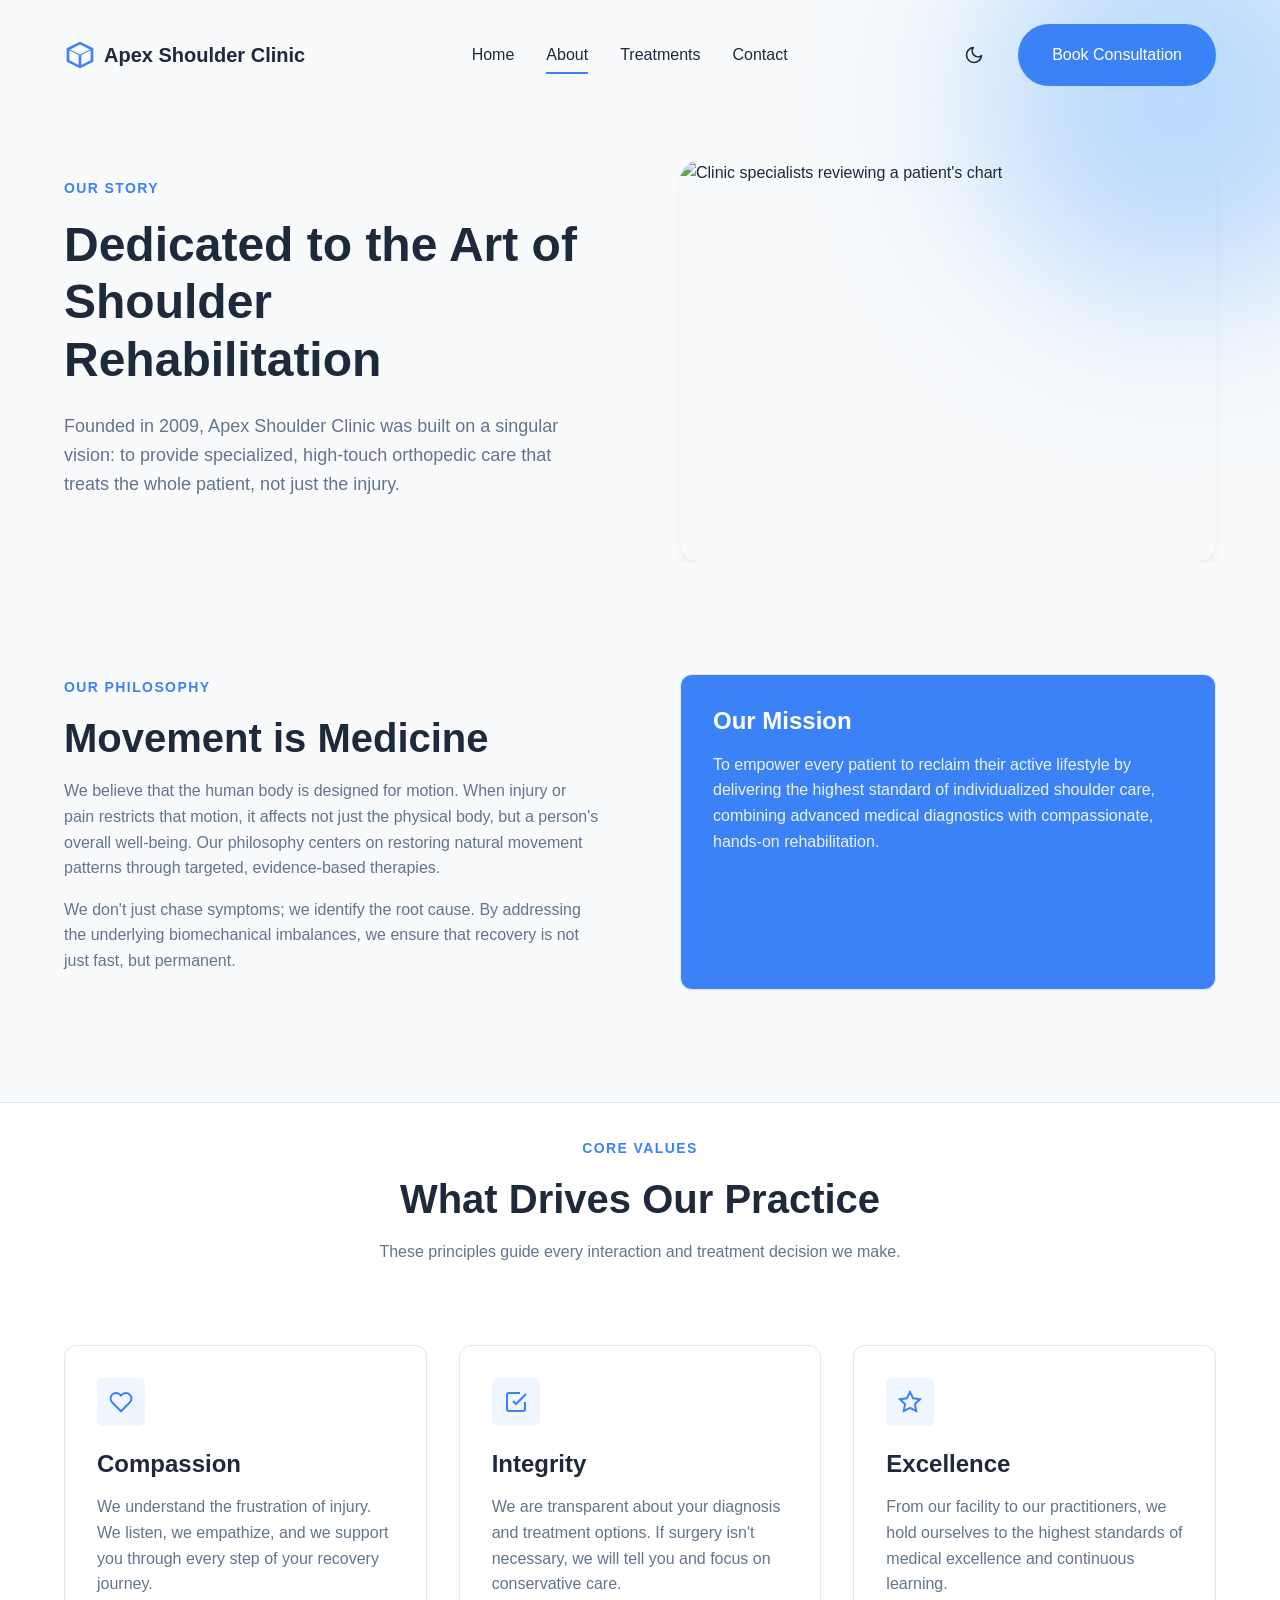
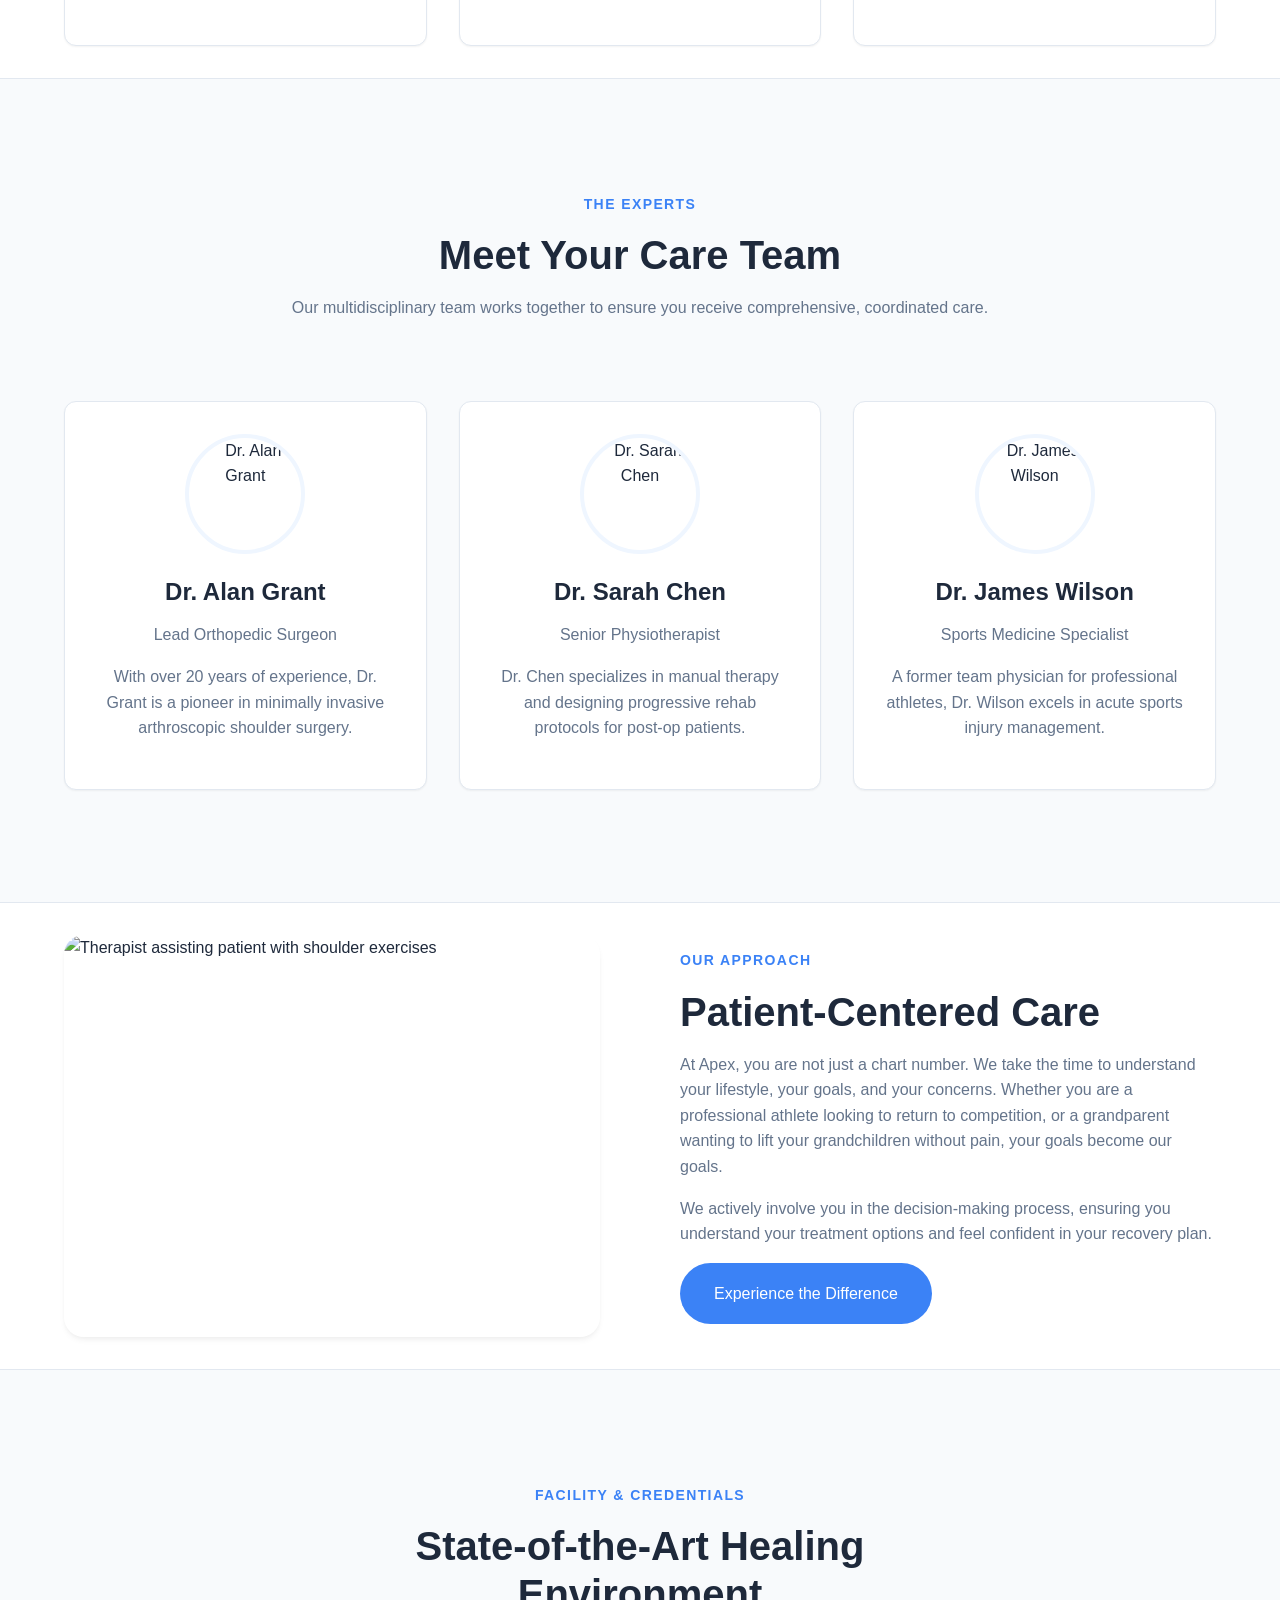
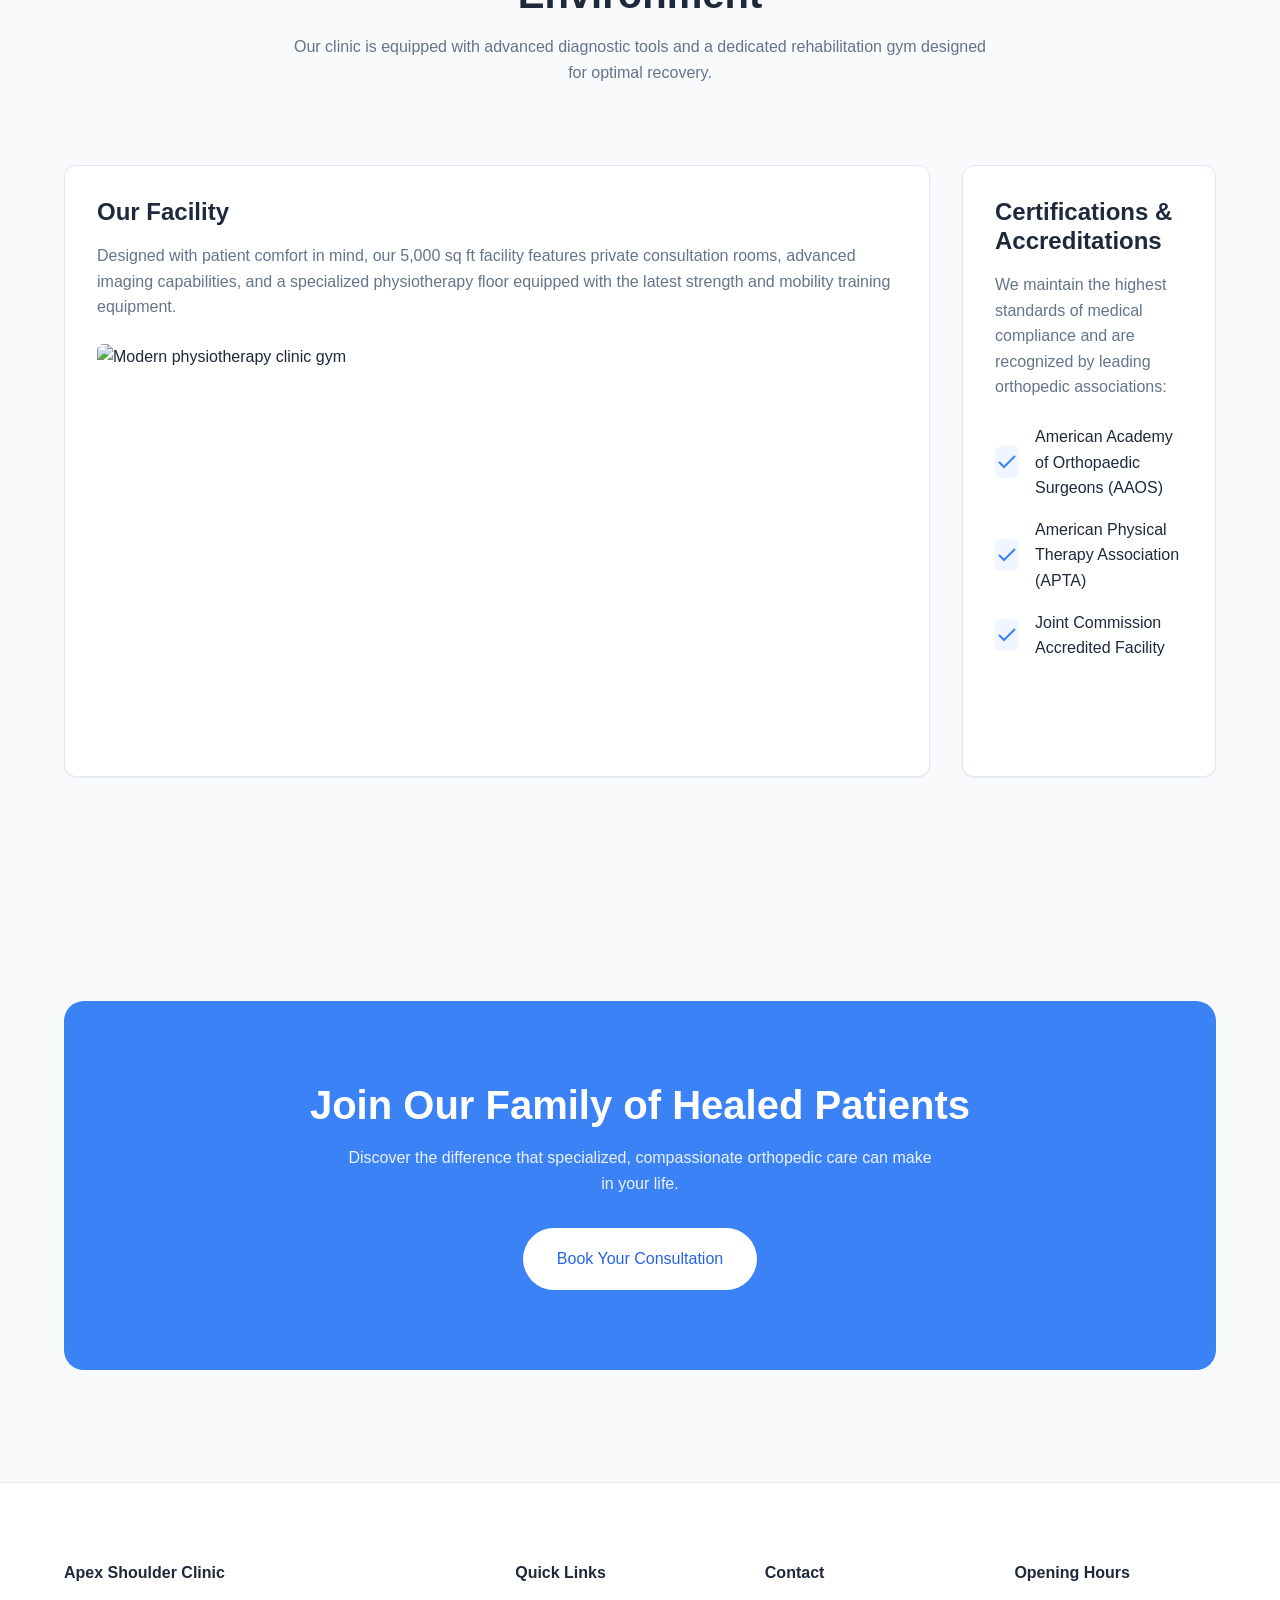
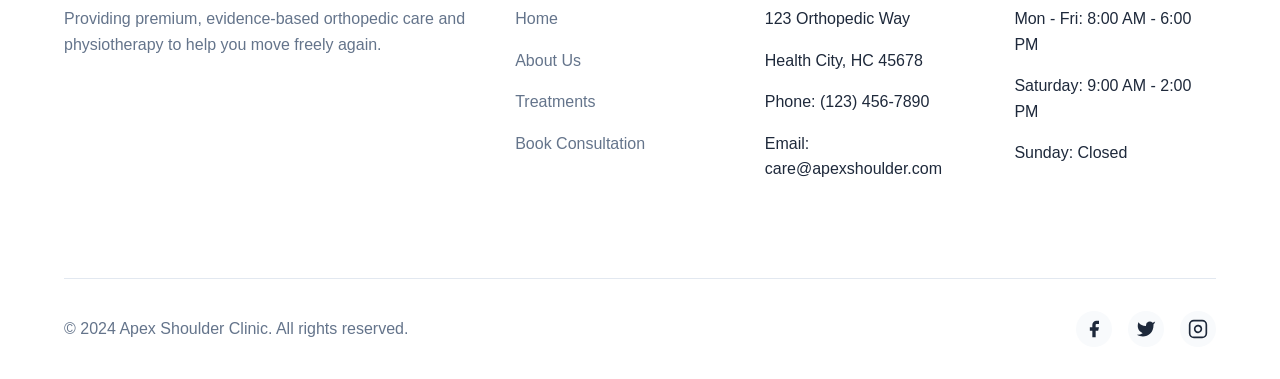
==== commit 2ccb86d4: "Generate site via Klar (6 files)" ====
--- a/about.html
+++ b/about.html
@@ -3,215 +3,217 @@
 <head>
     <meta charset="UTF-8">
     <meta name="viewport" content="width=device-width, initial-scale=1.0">
-    <title>About Us | Nordic Shoulder Clinic</title>
-    <meta name="description" content="Learn about the Nordic Shoulder Clinic philosophy, our expert team, state-of-the-art facility, and patient-centered approach to shoulder rehabilitation.">
+    <title>About Us | Apex Shoulder Clinic</title>
+    <meta name="description" content="Learn about the Apex Shoulder Clinic philosophy, our mission, our expert team, and our patient-centered approach to orthopedic care.">
+    <link rel="preconnect" href="https://images.unsplash.com">
     <link rel="stylesheet" href="style.css">
 </head>
 <body>
 
-    <!-- Header / Navigation -->
+    <!-- ================= Header / Navigation ================= -->
     <header class="site-header" id="siteHeader">
         <div class="container nav-wrapper">
             <a href="index.html" class="logo">
-                <svg width="28" height="28" viewBox="0 0 24 24" fill="none" stroke="currentColor" stroke-width="2" stroke-linecap="round" stroke-linejoin="round">
-                    <path d="M12 2a4 4 0 0 0-4 4v4a4 4 0 0 0 8 0V6a4 4 0 0 0-4-4z"></path>
-                    <path d="M6 10v2a6 6 0 0 0 12 0v-2"></path>
-                    <path d="M12 18v4"></path>
+                <svg viewBox="0 0 24 24" xmlns="http://www.w3.org/2000/svg">
+                    <path d="M12 2L2 7v10l10 5 10-5V7L12 2zm0 2.2l7.5 3.75-7.5 3.75-7.5-3.75L12 4.2zM4 8.5l7 3.5v7.5l-7-3.5V8.5zm9 11V12l7-3.5v7.5l-7 3.5z"/>
                 </svg>
-                Nordic<span>Shoulder</span>
+                <span>Apex Shoulder Clinic</span>
             </a>
-            <nav class="nav-links" id="navLinks">
-                <a href="index.html">Home</a>
-                <a href="about.html" class="active">About</a>
-                <a href="treatments.html">Treatments</a>
-                <a href="contact.html">Contact</a>
-                <a href="contact.html" class="btn btn-primary" style="margin-left: 1rem;">Book Consultation</a>
+            
+            <nav class="nav-menu" id="navMenu">
+                <a href="index.html" class="nav-link">Home</a>
+                <a href="about.html" class="nav-link active">About</a>
+                <a href="treatments.html" class="nav-link">Treatments</a>
+                <a href="contact.html" class="nav-link">Contact</a>
             </nav>
-            <button class="menu-toggle" id="menuToggle" aria-label="Toggle menu" aria-expanded="false">
-                <span></span>
-                <span></span>
-                <span></span>
-            </button>
+
+            <div class="nav-actions">
+                <button class="theme-toggle" id="themeToggle" aria-label="Toggle dark mode">
+                    <svg id="iconMoon" xmlns="http://www.w3.org/2000/svg" viewBox="0 0 24 24" fill="none" stroke="currentColor" stroke-width="2" stroke-linecap="round" stroke-linejoin="round"><path d="M21 12.79A9 9 0 1 1 11.21 3 7 7 0 0 0 21 12.79z"></path></svg>
+                    <svg id="iconSun" xmlns="http://www.w3.org/2000/svg" viewBox="0 0 24 24" fill="none" stroke="currentColor" stroke-width="2" stroke-linecap="round" stroke-linejoin="round" style="display:none;"><circle cx="12" cy="12" r="5"></circle><line x1="12" y1="1" x2="12" y2="3"></line><line x1="12" y1="21" x2="12" y2="23"></line><line x1="4.22" y1="4.22" x2="5.64" y2="5.64"></line><line x1="18.36" y1="18.36" x2="19.78" y2="19.78"></line><line x1="1" y1="12" x2="3" y2="12"></line><line x1="21" y1="12" x2="23" y2="12"></line><line x1="4.22" y1="19.78" x2="5.64" y2="18.36"></line><line x1="18.36" y1="5.64" x2="19.78" y2="4.22"></line></svg>
+                </button>
+                <a href="contact.html" class="btn btn-primary">Book Consultation</a>
+                <button class="hamburger" id="hamburger" aria-label="Toggle menu" aria-expanded="false">
+                    <span></span><span></span><span></span>
+                </button>
+            </div>
         </div>
     </header>
 
     <main>
-        <!-- Page Header -->
-        <section class="hero" style="min-height: 50vh; align-items: flex-end; padding-bottom: 4rem;">
+        <!-- ================= Hero / Intro Section ================= -->
+        <section class="hero" style="min-height: 60vh; padding-top: 10rem;">
             <div class="hero-bg-accent hero-bg-accent-1"></div>
-            <div class="container">
-                <div class="hero-content reveal">
-                    <h1>About Our Clinic</h1>
-                    <p class="hero-subtitle">Dedicated exclusively to the complexities of the shoulder, combining surgical excellence with compassionate rehabilitation.</p>
-                </div>
-            </div>
-        </section>
-
-        <!-- Clinic Story -->
-        <section class="section">
-            <div class="container">
-                <div class="grid grid-2" style="align-items: center;">
-                    <div class="reveal">
-                        <h2>Our Story</h2>
-                        <p>Founded in 2008, Nordic Shoulder Clinic began as a specialized practice responding to a growing need for focused, expert care in shoulder orthopedics. We recognized that the shoulder is one of the most complex joints in the human body, and generic treatments often fall short.</p>
-                        <p>Over the years, we have grown into a premier facility, bringing together top-tier orthopedic surgeons, physiotherapists, and diagnostic specialists under one roof. Our singular focus allows us to perfect our craft and offer unparalleled expertise in both conservative and surgical shoulder management.</p>
-                        <p>Today, we are proud to be a trusted destination for athletes, professionals, and individuals seeking to restore their quality of life through comprehensive shoulder care.</p>
-                    </div>
-                    <div class="reveal">
-                        <img src="https://images.unsplash.com/photo-1519494026892-80bbd2d6fd0d?q=80&w=800&auto=format&fit=crop" alt="Modern physiotherapy room at Nordic Shoulder Clinic" loading="lazy" style="border-radius: var(--radius-md); box-shadow: var(--shadow-lg);">
-                    </div>
-                </div>
-            </div>
-        </section>
-
-        <!-- Philosophy & Mission -->
-        <section class="section section-alt">
-            <div class="container">
-                <div class="text-center mb-lg reveal">
-                    <h2>Our Philosophy & Mission</h2>
-                </div>
-                <div class="grid grid-3">
-                    <article class="card reveal">
+            <div class="container hero-grid">
+                <div class="hero-content">
+                    <span class="eyebrow reveal">Our Story</span>
+                    <h1 class="reveal" style="font-size: 3rem;">Dedicated to the Art of Shoulder Rehabilitation</h1>
+                    <p class="reveal">Founded in 2009, Apex Shoulder Clinic was built on a singular vision: to provide specialized, high-touch orthopedic care that treats the whole patient, not just the injury.</p>
+                </div>
+                <div class="hero-image-wrapper reveal" style="aspect-ratio: 4/3;">
+                    <img src="https://images.unsplash.com/photo-1631815588090-d4bfec5b1ccb?q=80&w=1200&auto=format&fit=crop" alt="Clinic specialists reviewing a patient's chart" loading="eager" width="800" height="600">
+                </div>
+            </div>
+        </section>
+
+        <!-- ================= Philosophy & Mission ================= -->
+        <section class="section">
+            <div class="container grid-2" style="gap: var(--space-2xl); align-items: center;">
+                <div class="reveal">
+                    <span class="eyebrow">Our Philosophy</span>
+                    <h2>Movement is Medicine</h2>
+                    <p>We believe that the human body is designed for motion. When injury or pain restricts that motion, it affects not just the physical body, but a person's overall well-being. Our philosophy centers on restoring natural movement patterns through targeted, evidence-based therapies.</p>
+                    <p>We don't just chase symptoms; we identify the root cause. By addressing the underlying biomechanical imbalances, we ensure that recovery is not just fast, but permanent.</p>
+                </div>
+                <div class="card reveal" style="background-color: var(--color-primary); color: #fff;">
+                    <h3 style="color: #fff;">Our Mission</h3>
+                    <p style="color: rgba(255,255,255,0.9);">To empower every patient to reclaim their active lifestyle by delivering the highest standard of individualized shoulder care, combining advanced medical diagnostics with compassionate, hands-on rehabilitation.</p>
+                </div>
+            </div>
+        </section>
+
+        <!-- ================= Values Section ================= -->
+        <section class="section trust-bar">
+            <div class="container">
+                <div class="section-header reveal">
+                    <span class="eyebrow">Core Values</span>
+                    <h2>What Drives Our Practice</h2>
+                    <p>These principles guide every interaction and treatment decision we make.</p>
+                </div>
+                <div class="grid-3">
+                    <div class="card reveal">
                         <div class="card-icon">
-                            <svg width="24" height="24" viewBox="0 0 24 24" fill="none" stroke="currentColor" stroke-width="2" stroke-linecap="round" stroke-linejoin="round">
-                                <circle cx="12" cy="12" r="10"/>
-                                <path d="M12 16v-4"/>
-                                <path d="M12 8h.01"/>
-                            </svg>
+                            <svg viewBox="0 0 24 24" fill="none" stroke="currentColor" stroke-width="2"><path d="M20.84 4.61a5.5 5.5 0 0 0-7.78 0L12 5.67l-1.06-1.06a5.5 5.5 0 0 0-7.78 7.78l1.06 1.06L12 21.23l7.78-7.78 1.06-1.06a5.5 5.5 0 0 0 0-7.78z"></path></svg>
                         </div>
-                        <h3>Our Philosophy</h3>
-                        <p>We believe in treating the whole person, not just the joint. True recovery requires understanding the patient's lifestyle, goals, and concerns. We prioritize conservative treatments whenever possible, reserving surgery for when it is truly necessary.</p>
-                    </article>
-                    <article class="card reveal">
+                        <h3>Compassion</h3>
+                        <p>We understand the frustration of injury. We listen, we empathize, and we support you through every step of your recovery journey.</p>
+                    </div>
+                    <div class="card reveal">
                         <div class="card-icon">
-                            <svg width="24" height="24" viewBox="0 0 24 24" fill="none" stroke="currentColor" stroke-width="2" stroke-linecap="round" stroke-linejoin="round">
-                                <path d="M22 11.08V12a10 10 0 1 1-5.93-9.14"/>
-                                <polyline points="22 4 12 14.01 9 11.01"/>
-                            </svg>
+                            <svg viewBox="0 0 24 24" fill="none" stroke="currentColor" stroke-width="2"><path d="M9 11l3 3L22 4"></path><path d="M21 12v7a2 2 0 0 1-2 2H5a2 2 0 0 1-2-2V5a2 2 0 0 1 2-2h11"></path></svg>
                         </div>
-                        <h3>Our Mission</h3>
-                        <p>To restore mobility and eliminate pain through evidence-based, personalized shoulder care. We are committed to achieving the best possible outcomes for our patients, allowing them to return to their passions unhindered.</p>
-                    </article>
-                    <article class="card reveal">
+                        <h3>Integrity</h3>
+                        <p>We are transparent about your diagnosis and treatment options. If surgery isn't necessary, we will tell you and focus on conservative care.</p>
+                    </div>
+                    <div class="card reveal">
                         <div class="card-icon">
-                            <svg width="24" height="24" viewBox="0 0 24 24" fill="none" stroke="currentColor" stroke-width="2" stroke-linecap="round" stroke-linejoin="round">
-                                <path d="M20.84 4.61a5.5 5.5 0 0 0-7.78 0L12 5.67l-1.06-1.06a5.5 5.5 0 0 0-7.78 7.78l1.06 1.06L12 21.23l7.78-7.78 1.06-1.06a5.5 5.5 0 0 0 0-7.78z"/>
-                            </svg>
+                            <svg viewBox="0 0 24 24" fill="none" stroke="currentColor" stroke-width="2"><polygon points="12 2 15.09 8.26 22 9.27 17 14.14 18.18 21.02 12 17.77 5.82 21.02 7 14.14 2 9.27 8.91 8.26 12 2"></polygon></svg>
                         </div>
-                        <h3>Our Values</h3>
-                        <p>Compassion, integrity, and excellence form the core of our practice. We communicate transparently, treat with empathy, and never compromise on the quality of our medical standards.</p>
-                    </article>
-                </div>
-            </div>
-        </section>
-
-        <!-- Team Profiles -->
-        <section class="section">
-            <div class="container">
-                <div class="text-center mb-lg reveal">
-                    <h2>Meet the Experts</h2>
-                    <p>Our multidisciplinary team works collaboratively to ensure every aspect of your shoulder health is addressed.</p>
-                </div>
-                <div class="grid grid-3">
-                    <article class="card reveal">
-                        <img src="https://images.unsplash.com/photo-1612349317150-e413f6a5b16d?q=80&w=600&auto=format&fit=crop" alt="Dr. Elena Rossi" class="specialist-img" loading="lazy">
-                        <h3>Dr. Elena Rossi</h3>
-                        <p style="color: var(--color-primary); margin-bottom: 0.5rem;">Lead Orthopedic Surgeon</p>
-                        <p>With a fellowship in shoulder surgery, Dr. Rossi leads our surgical team. She has pioneered several minimally invasive techniques used in our clinic today.</p>
-                    </article>
-                    <article class="card reveal">
-                        <img src="https://images.unsplash.com/photo-1622253692010-333f2da6031d?q=80&w=600&auto=format&fit=crop" alt="Michael Chen" class="specialist-img" loading="lazy">
-                        <h3>Michael Chen</h3>
-                        <p style="color: var(--color-primary); margin-bottom: 0.5rem;">Senior Physiotherapist</p>
-                        <p>Michael specializes in biomechanical analysis and sports rehab. He designs the progressive exercise protocols that get our patients moving confidently again.</p>
-                    </article>
-                    <article class="card reveal">
-                        <img src="https://images.unsplash.com/photo-1594824476967-48c8b964273f?q=80&w=600&auto=format&fit=crop" alt="Dr. Sarah Jenkins" class="specialist-img" loading="lazy">
-                        <h3>Dr. Sarah Jenkins</h3>
-                        <p style="color: var(--color-primary); margin-bottom: 0.5rem;">Pain Management Specialist</p>
-                        <p>Dr. Jenkins focuses on interventional pain management, utilizing ultrasound-guided injections and regenerative therapies to aid the healing process.</p>
-                    </article>
-                </div>
-            </div>
-        </section>
-
-        <!-- Certifications & Facility -->
-        <section class="section section-alt">
-            <div class="container">
-                <div class="grid grid-2" style="gap: 4rem; align-items: center;">
-                    <div class="reveal">
-                        <img src="https://images.unsplash.com/photo-1631217868264-e5b90bb7e133?q=80&w=800&auto=format&fit=crop" alt="State-of-the-art clinic facility" loading="lazy" style="border-radius: var(--radius-md); box-shadow: var(--shadow-lg);">
-                    </div>
-                    <div class="reveal">
-                        <h2>State-of-the-Art Facility</h2>
-                        <p>Our clinic is designed for comfort and efficiency. We house advanced diagnostic imaging, modern surgical suites, and a dedicated rehabilitation gym all in one location. This integrated approach ensures seamless transitions from diagnosis to recovery.</p>
-                        <p>We maintain rigorous accreditation standards and are certified by national orthopedic boards, ensuring you receive care that meets the highest global benchmarks.</p>
-                        <div class="flex gap-md mt-lg" style="flex-wrap: wrap;">
-                            <div class="card" style="flex: 1; min-width: 140px; text-align: center;">
-                                <strong style="display: block; font-size: 1.5rem; color: var(--color-primary);">ISO</strong>
-                                <span style="font-size: 0.9rem;">Certified</span>
-                            </div>
-                            <div class="card" style="flex: 1; min-width: 140px; text-align: center;">
-                                <strong style="display: block; font-size: 1.5rem; color: var(--color-primary);">AOSM</strong>
-                                <span style="font-size: 0.9rem;">Accredited</span>
-                            </div>
-                            <div class="card" style="flex: 1; min-width: 140px; text-align: center;">
-                                <strong style="display: block; font-size: 1.5rem; color: var(--color-primary);">GCP</strong>
-                                <span style="font-size: 0.9rem;">Compliant</span>
-                            </div>
-                        </div>
-                    </div>
-                </div>
-            </div>
-        </section>
-
-        <!-- Patient-Centered Care Approach -->
-        <section class="section">
-            <div class="container">
-                <div class="text-center mb-lg reveal">
+                        <h3>Excellence</h3>
+                        <p>From our facility to our practitioners, we hold ourselves to the highest standards of medical excellence and continuous learning.</p>
+                    </div>
+                </div>
+            </div>
+        </section>
+
+        <!-- ================= Team Profiles ================= -->
+        <section class="section">
+            <div class="container">
+                <div class="section-header reveal">
+                    <span class="eyebrow">The Experts</span>
+                    <h2>Meet Your Care Team</h2>
+                    <p>Our multidisciplinary team works together to ensure you receive comprehensive, coordinated care.</p>
+                </div>
+                <div class="grid-3">
+                    <div class="card specialist-card reveal">
+                        <img src="https://images.unsplash.com/photo-1612349317150-e413f6a51016?q=80&w=400&auto=format&fit=crop" alt="Dr. Alan Grant" class="specialist-img" width="120" height="120" loading="lazy">
+                        <h3>Dr. Alan Grant</h3>
+                        <p class="text-muted">Lead Orthopedic Surgeon</p>
+                        <p>With over 20 years of experience, Dr. Grant is a pioneer in minimally invasive arthroscopic shoulder surgery.</p>
+                    </div>
+                    <div class="card specialist-card reveal">
+                        <img src="https://images.unsplash.com/photo-1559839734-2b71ea197ec2?q=80&w=400&auto=format&fit=crop" alt="Dr. Sarah Chen" class="specialist-img" width="120" height="120" loading="lazy">
+                        <h3>Dr. Sarah Chen</h3>
+                        <p class="text-muted">Senior Physiotherapist</p>
+                        <p>Dr. Chen specializes in manual therapy and designing progressive rehab protocols for post-op patients.</p>
+                    </div>
+                    <div class="card specialist-card reveal">
+                        <img src="https://images.unsplash.com/photo-1622253692010-333f2da6031b?q=80&w=400&auto=format&fit=crop" alt="Dr. James Wilson" class="specialist-img" width="120" height="120" loading="lazy">
+                        <h3>Dr. James Wilson</h3>
+                        <p class="text-muted">Sports Medicine Specialist</p>
+                        <p>A former team physician for professional athletes, Dr. Wilson excels in acute sports injury management.</p>
+                    </div>
+                </div>
+            </div>
+        </section>
+
+        <!-- ================= Patient-Centered Care Approach ================= -->
+        <section class="section trust-bar">
+            <div class="container grid-2" style="gap: var(--space-2xl); align-items: center;">
+                <div class="hero-image-wrapper reveal" style="aspect-ratio: 4/3; border-radius: var(--radius-lg); box-shadow: var(--shadow-md);">
+                    <img src="https://images.unsplash.com/photo-1576091160399-5bae83642b3e?q=80&w=1200&auto=format&fit=crop" alt="Therapist assisting patient with shoulder exercises" loading="lazy" width="800" height="600">
+                </div>
+                <div class="reveal">
+                    <span class="eyebrow">Our Approach</span>
                     <h2>Patient-Centered Care</h2>
-                    <p>You are at the heart of everything we do.</p>
-                </div>
-                <div class="grid grid-2">
-                    <div class="card reveal">
-                        <h4>Personalized Attention</h4>
-                        <p>We take the time to listen. Your treatment plan is crafted around your specific injury, your daily demands, and your recovery goals. No cookie-cutter protocols.</p>
-                    </div>
-                    <div class="card reveal">
-                        <h4>Clear Communication</h4>
-                        <p>We demystify the medical jargon. You will understand your diagnosis, the proposed treatment, and the expected timeline before we begin.</p>
-                    </div>
-                    <div class="card reveal">
-                        <h4>Collaborative Decisions</h4>
-                        <p>We involve you in the decision-making process. Whether choosing between conservative and surgical options, we provide the facts and support your choice.</p>
-                    </div>
-                    <div class="card reveal">
-                        <h4>Continuous Support</h4>
-                        <p>Our care doesn't end when you leave the clinic. We provide remote guidance, progress tracking, and ongoing adjustments to your rehab plan.</p>
-                    </div>
-                </div>
-            </div>
-        </section>
-
-        <!-- CTA Section -->
-        <section class="section">
-            <div class="container">
-                <div class="card reveal" style="background: linear-gradient(135deg, var(--color-primary) 0%, var(--color-primary-dark) 100%); color: var(--color-white); text-align: center; padding: 4rem 2rem; border: none;">
-                    <h2 style="color: var(--color-white);">Experience the Difference</h2>
-                    <p style="color: rgba(255,255,255,0.9); font-size: 1.25rem; margin-bottom: 2rem;">Join the thousands who have reclaimed their mobility with us.</p>
-                    <a href="contact.html" class="btn btn-white">Book a Consultation</a>
+                    <p>At Apex, you are not just a chart number. We take the time to understand your lifestyle, your goals, and your concerns. Whether you are a professional athlete looking to return to competition, or a grandparent wanting to lift your grandchildren without pain, your goals become our goals.</p>
+                    <p>We actively involve you in the decision-making process, ensuring you understand your treatment options and feel confident in your recovery plan.</p>
+                    <a href="contact.html" class="btn btn-primary mt-2">Experience the Difference</a>
+                </div>
+            </div>
+        </section>
+
+        <!-- ================= Facility & Certifications ================= -->
+        <section class="section">
+            <div class="container">
+                <div class="section-header reveal">
+                    <span class="eyebrow">Facility & Credentials</span>
+                    <h2>State-of-the-Art Healing Environment</h2>
+                    <p>Our clinic is equipped with advanced diagnostic tools and a dedicated rehabilitation gym designed for optimal recovery.</p>
+                </div>
+                <div class="grid-2">
+                    <div class="card reveal">
+                        <h3>Our Facility</h3>
+                        <p>Designed with patient comfort in mind, our 5,000 sq ft facility features private consultation rooms, advanced imaging capabilities, and a specialized physiotherapy floor equipped with the latest strength and mobility training equipment.</p>
+                        <img src="https://images.unsplash.com/photo-1538108149393-fbbd81895907?q=80&w=800&auto=format&fit=crop" alt="Modern physiotherapy clinic gym" style="margin-top: var(--space-md); border-radius: var(--radius-sm);" loading="lazy" width="800" height="400">
+                    </div>
+                    <div class="card reveal">
+                        <h3>Certifications & Accreditations</h3>
+                        <p>We maintain the highest standards of medical compliance and are recognized by leading orthopedic associations:</p>
+                        <ul style="list-style: none; margin-top: var(--space-md);">
+                            <li style="display: flex; align-items: center; gap: var(--space-sm); margin-bottom: var(--space-sm);">
+                                <span class="card-icon" style="width: 32px; height: 32px; margin: 0;">
+                                    <svg viewBox="0 0 24 24" fill="none" stroke="currentColor" stroke-width="2"><polyline points="20 6 9 17 4 12"></polyline></svg>
+                                </span>
+                                American Academy of Orthopaedic Surgeons (AAOS)
+                            </li>
+                            <li style="display: flex; align-items: center; gap: var(--space-sm); margin-bottom: var(--space-sm);">
+                                <span class="card-icon" style="width: 32px; height: 32px; margin: 0;">
+                                    <svg viewBox="0 0 24 24" fill="none" stroke="currentColor" stroke-width="2"><polyline points="20 6 9 17 4 12"></polyline></svg>
+                                </span>
+                                American Physical Therapy Association (APTA)
+                            </li>
+                            <li style="display: flex; align-items: center; gap: var(--space-sm); margin-bottom: var(--space-sm);">
+                                <span class="card-icon" style="width: 32px; height: 32px; margin: 0;">
+                                    <svg viewBox="0 0 24 24" fill="none" stroke="currentColor" stroke-width="2"><polyline points="20 6 9 17 4 12"></polyline></svg>
+                                </span>
+                                Joint Commission Accredited Facility
+                            </li>
+                        </ul>
+                    </div>
+                </div>
+            </div>
+        </section>
+
+        <!-- ================= Final CTA Section ================= -->
+        <section class="section">
+            <div class="container">
+                <div class="cta-section reveal">
+                    <h2>Join Our Family of Healed Patients</h2>
+                    <p>Discover the difference that specialized, compassionate orthopedic care can make in your life.</p>
+                    <a href="contact.html" class="btn btn-primary">Book Your Consultation</a>
                 </div>
             </div>
         </section>
     </main>
 
-    <!-- Footer -->
+    <!-- ================= Footer ================= -->
     <footer class="site-footer">
         <div class="container">
             <div class="footer-grid">
                 <div class="footer-col">
-                    <h4>Nordic Shoulder</h4>
-                    <p>Premium orthopedic and physiotherapy care dedicated to shoulder health and recovery.</p>
+                    <h4>Apex Shoulder Clinic</h4>
+                    <p>Providing premium, evidence-based orthopedic care and physiotherapy to help you move freely again.</p>
                 </div>
                 <div class="footer-col">
                     <h4>Quick Links</h4>
@@ -219,29 +221,34 @@
                         <li><a href="index.html">Home</a></li>
                         <li><a href="about.html">About Us</a></li>
                         <li><a href="treatments.html">Treatments</a></li>
-                        <li><a href="contact.html">Contact</a></li>
+                        <li><a href="contact.html">Book Consultation</a></li>
                     </ul>
                 </div>
                 <div class="footer-col">
-                    <h4>Contact Us</h4>
+                    <h4>Contact</h4>
                     <ul>
-                        <li>123 Health Avenue</li>
-                        <li>Stockholm, Sweden</li>
-                        <li><a href="tel:+4681234567">+46 8 123 456 7</a></li>
-                        <li><a href="mailto:care@nordicshoulder.com">care@nordicshoulder.com</a></li>
+                        <li>123 Orthopedic Way</li>
+                        <li>Health City, HC 45678</li>
+                        <li>Phone: (123) 456-7890</li>
+                        <li>Email: care@apexshoulder.com</li>
                     </ul>
                 </div>
                 <div class="footer-col">
                     <h4>Opening Hours</h4>
                     <ul>
-                        <li>Mon - Fri: 8:00 - 18:00</li>
-                        <li>Saturday: 9:00 - 14:00</li>
+                        <li>Mon - Fri: 8:00 AM - 6:00 PM</li>
+                        <li>Saturday: 9:00 AM - 2:00 PM</li>
                         <li>Sunday: Closed</li>
                     </ul>
                 </div>
             </div>
             <div class="footer-bottom">
-                <p>&copy; 2023 Nordic Shoulder Clinic. All rights reserved.</p>
+                <p class="mb-0">&copy; 2024 Apex Shoulder Clinic. All rights reserved.</p>
+                <div class="social-links">
+                    <a href="#" class="social-link" aria-label="Facebook"><svg viewBox="0 0 24 24" width="20" height="20" fill="currentColor"><path d="M18 2h-3a5 5 0 0 0-5 5v3H7v4h3v8h4v-8h3l1-4h-4V7a1 1 0 0 1 1-1h3z"></path></svg></a>
+                    <a href="#" class="social-link" aria-label="Twitter"><svg viewBox="0 0 24 24" width="20" height="20" fill="currentColor"><path d="M23 3a10.9 10.9 0 0 1-3.14 1.53 4.48 4.48 0 0 0-7.86 3v1A10.66 10.66 0 0 1 3 4s-4 9 5 13a11.64 11.64 0 0 1-7 2c9 5 20 0 20-11.5a4.5 4.5 0 0 0-.08-.83A7.72 7.72 0 0 0 23 3z"></path></svg></a>
+                    <a href="#" class="social-link" aria-label="Instagram"><svg viewBox="0 0 24 24" width="20" height="20" fill="none" stroke="currentColor" stroke-width="2"><rect x="2" y="2" width="20" height="20" rx="5" ry="5"></rect><path d="M16 11.37A4 4 0 1 1 12.63 8 4 4 0 0 1 16 11.37z"></path><line x1="17.5" y1="6.5" x2="17.51" y2="6.5"></line></svg></a>
+                </div>
             </div>
         </div>
     </footer>
--- a/style.css
+++ b/style.css
@@ -1,34 +1,27 @@
-/* ==========================================================================
-   Nordic Shoulder Clinic - Premium Medical Clinic Stylesheet
-   ==========================================================================
-   Assumptions:
-   - Using system fonts for optimal performance and native feel.
-   - Light theme primary, designed with accessibility in mind.
-   - Mobile-first approach.
-   ========================================================================== */
-
-/* 1. Design Tokens (CSS Variables)
-   ========================================================================== */
+/* =========================================
+   Premium Medical Clinic - style.css
+   Design: Scandinavian, Minimalist, Premium
+   ========================================= */
+
+/* =========================================
+   1. CSS Variables & Theme Setup
+   ========================================= */
 :root {
-  /* Color Palette - Soft whites, light grays, muted blues, dark navy */
-  --color-bg: #ffffff;
-  --color-surface: #f8f9fa;
-  --color-surface-alt: #eef2f5;
-  --color-primary: #4a6d8c;
-  --color-primary-dark: #345570;
-  --color-primary-light: #6b8cab;
-  --color-accent: #5e8bb5;
-  --color-text: #1a2640; /* Dark navy text */
-  --color-text-muted: #5d6b85;
-  --color-border: #e1e6ec;
-  --color-success: #2a9d8f;
-  --color-error: #e76f51;
-  --color-white: #ffffff;
-
+  /* Colors - Light Mode (Default) */
+  --color-bg: #f8fafc; /* Soft white/very light gray */
+  --color-surface: #ffffff; /* Pure white for cards */
+  --color-text: #1e293b; /* Dark navy text */
+  --color-text-muted: #64748b; /* Muted slate gray */
+  --color-primary: #3b82f6; /* Muted blue */
+  --color-primary-dark: #2563eb;
+  --color-primary-light: #eff6ff;
+  --color-border: #e2e8f0;
+  --color-accent: #93c5fd; /* Soft animated background accent */
+  
   /* Typography */
-  --font-sans: -apple-system, BlinkMacSystemFont, "Segoe UI", Roboto, Helvetica, Arial, sans-serif;
-  --font-serif: Georgia, "Times New Roman", serif;
-  --font-size-base: 16px;
+  --font-family-base: -apple-system, BlinkMacSystemFont, "Segoe UI", Roboto, Helvetica, Arial, sans-serif;
+  --font-size-base: 1rem;
+  --font-size-sm: 0.875rem;
   --font-size-lg: 1.125rem;
   --font-size-xl: 1.25rem;
   --font-size-2xl: 1.5rem;
@@ -36,40 +29,55 @@
   --font-size-4xl: 2.5rem;
   --font-size-5xl: 3.5rem;
   --line-height-base: 1.6;
-  --line-height-tight: 1.2;
-
-  /* Spacing System */
+  --line-height-heading: 1.2;
+  
+  /* Spacing Scale */
   --space-xs: 0.5rem;
   --space-sm: 1rem;
-  --space-md: 2rem;
-  --space-lg: 4rem;
-  --space-xl: 8rem;
-
-  /* Radii */
+  --space-md: 1.5rem;
+  --space-lg: 2rem;
+  --space-xl: 3rem;
+  --space-2xl: 5rem;
+  --space-3xl: 7rem;
+  
+  /* Border Radius */
   --radius-sm: 6px;
   --radius-md: 12px;
-  --radius-lg: 24px;
-  --radius-full: 9999px;
-
+  --radius-lg: 20px;
+  --radius-pill: 9999px;
+  
   /* Shadows */
-  --shadow-sm: 0 1px 3px rgba(26, 38, 64, 0.05);
-  --shadow-md: 0 4px 12px rgba(26, 38, 64, 0.08);
-  --shadow-lg: 0 10px 30px rgba(26, 38, 64, 0.12);
-
+  --shadow-sm: 0 1px 2px 0 rgba(0, 0, 0, 0.05);
+  --shadow-md: 0 4px 6px -1px rgba(0, 0, 0, 0.05), 0 2px 4px -1px rgba(0, 0, 0, 0.03);
+  --shadow-lg: 0 10px 15px -3px rgba(0, 0, 0, 0.05), 0 4px 6px -2px rgba(0, 0, 0, 0.03);
+  
   /* Transitions */
-  --transition-fast: 150ms ease-in-out;
-  --transition-base: 300ms ease-in-out;
-
-  /* Layout */
-  --max-width: 1200px;
-  --header-height: 80px;
-}
-
-/* 2. Reset & Base
-   ========================================================================== */
-*,
-*::before,
-*::after {
+  --transition-speed: 0.3s;
+  --transition-ease: cubic-bezier(0.4, 0, 0.2, 1);
+}
+
+[data-theme="dark"] {
+  /* Colors - Dark Mode */
+  --color-bg: #0f172a; /* Dark navy background */
+  --color-surface: #1e293b; /* Lighter dark navy for cards */
+  --color-text: #f1f5f9; /* Soft white text */
+  --color-text-muted: #94a3b8; /* Muted light gray */
+  --color-primary: #60a5fa; /* Brighter muted blue for dark mode contrast */
+  --color-primary-dark: #3b82f6;
+  --color-primary-light: #1e293b;
+  --color-border: #334155;
+  --color-accent: #1e3a8a;
+  
+  /* Shadows - adjusted for dark mode */
+  --shadow-sm: 0 1px 2px 0 rgba(0, 0, 0, 0.3);
+  --shadow-md: 0 4px 6px -1px rgba(0, 0, 0, 0.4), 0 2px 4px -1px rgba(0, 0, 0, 0.2);
+  --shadow-lg: 0 10px 15px -3px rgba(0, 0, 0, 0.5), 0 4px 6px -2px rgba(0, 0, 0, 0.3);
+}
+
+/* =========================================
+   2. Reset & Base Styles
+   ========================================= */
+*, *::before, *::after {
   box-sizing: border-box;
   margin: 0;
   padding: 0;
@@ -77,17 +85,18 @@
 
 html {
   scroll-behavior: smooth;
-  scroll-padding-top: var(--header-height);
   -webkit-font-smoothing: antialiased;
   -moz-osx-font-smoothing: grayscale;
 }
 
 body {
-  font-family: var(--font-sans);
+  font-family: var(--font-family-base);
   font-size: var(--font-size-base);
   line-height: var(--line-height-base);
   color: var(--color-text);
   background-color: var(--color-bg);
+  transition: background-color var(--transition-speed) var(--transition-ease), 
+              color var(--transition-speed) var(--transition-ease);
   overflow-x: hidden;
 }
 
@@ -100,15 +109,11 @@
 a {
   color: var(--color-primary);
   text-decoration: none;
-  transition: color var(--transition-fast);
+  transition: color var(--transition-speed) var(--transition-ease);
 }
 
 a:hover {
   color: var(--color-primary-dark);
-}
-
-ul {
-  list-style: none;
 }
 
 button {
@@ -118,162 +123,122 @@
   background: none;
 }
 
-/* 3. Typography
-   ========================================================================== */
+ul {
+  list-style: none;
+}
+
 h1, h2, h3, h4, h5, h6 {
+  line-height: var(--line-height-heading);
   font-weight: 600;
-  line-height: var(--line-height-tight);
+  margin-bottom: var(--space-sm);
   color: var(--color-text);
-  margin-bottom: var(--space-sm);
-}
-
-h1 {
-  font-size: clamp(2.5rem, 5vw, var(--font-size-5xl));
-  letter-spacing: -0.02em;
-}
-
-h2 {
-  font-size: clamp(2rem, 4vw, var(--font-size-4xl));
-  letter-spacing: -0.01em;
-}
-
-h3 {
-  font-size: var(--font-size-2xl);
-}
-
-h4 {
-  font-size: var(--font-size-xl);
-}
+}
+
+h1 { font-size: var(--font-size-5xl); }
+h2 { font-size: var(--font-size-4xl); }
+h3 { font-size: var(--font-size-2xl); }
+h4 { font-size: var(--font-size-xl); }
 
 p {
   margin-bottom: var(--space-sm);
   color: var(--color-text-muted);
 }
 
-/* 4. Layout Primitives & Utilities
-   ========================================================================== */
+/* =========================================
+   3. Layout Primitives & Utilities
+   ========================================= */
 .container {
   width: 100%;
-  max-width: var(--max-width);
+  max-width: 1200px;
   margin: 0 auto;
   padding: 0 var(--space-md);
 }
 
 .section {
-  padding: var(--space-xl) 0;
-}
-
-.section-alt {
-  background-color: var(--color-surface);
-}
-
-.text-center {
+  padding: var(--space-3xl) 0;
+}
+
+.text-center { text-align: center; }
+.text-muted { color: var(--color-text-muted); }
+.mb-0 { margin-bottom: 0; }
+.mb-2 { margin-bottom: var(--space-md); }
+.mb-4 { margin-bottom: var(--space-xl); }
+
+.eyebrow {
+  display: inline-block;
+  font-size: var(--font-size-sm);
+  text-transform: uppercase;
+  letter-spacing: 0.1em;
+  color: var(--color-primary);
+  font-weight: 600;
+  margin-bottom: var(--space-sm);
+}
+
+.section-header {
+  max-width: 700px;
+  margin: 0 auto var(--space-2xl);
   text-align: center;
 }
 
-.grid {
-  display: grid;
-  gap: var(--space-md);
-}
-
-.grid-2 {
-  grid-template-columns: repeat(auto-fit, minmax(300px, 1fr));
-}
-
-.grid-3 {
-  grid-template-columns: repeat(auto-fit, minmax(280px, 1fr));
-}
-
-.flex {
-  display: flex;
-}
-
-.flex-center {
-  display: flex;
-  justify-content: center;
-  align-items: center;
-}
-
-.flex-col {
-  flex-direction: column;
-}
-
-.gap-sm {
-  gap: var(--space-sm);
-}
-
-.gap-md {
-  gap: var(--space-md);
-}
-
-.mt-lg {
-  margin-top: var(--space-lg);
-}
-
-.mb-lg {
-  margin-bottom: var(--space-lg);
-}
-
-/* 5. Components
-   ========================================================================== */
+/* =========================================
+   4. Reusable Components
+   ========================================= */
 
 /* Buttons */
 .btn {
   display: inline-flex;
   align-items: center;
   justify-content: center;
-  padding: 0.75rem 1.5rem;
-  border-radius: var(--radius-full);
+  padding: var(--space-sm) var(--space-lg);
+  border-radius: var(--radius-pill);
   font-weight: 500;
-  font-size: var(--font-size-lg);
-  transition: all var(--transition-base);
+  font-size: var(--font-size-base);
+  transition: all var(--transition-speed) var(--transition-ease);
   text-align: center;
+  border: 2px solid transparent;
   white-space: nowrap;
 }
 
 .btn-primary {
   background-color: var(--color-primary);
-  color: var(--color-white);
-  box-shadow: var(--shadow-md);
+  color: #ffffff;
 }
 
 .btn-primary:hover {
   background-color: var(--color-primary-dark);
-  color: var(--color-white);
+  color: #ffffff;
   transform: translateY(-2px);
-  box-shadow: var(--shadow-lg);
+  box-shadow: var(--shadow-md);
 }
 
 .btn-secondary {
   background-color: transparent;
+  color: var(--color-text);
+  border-color: var(--color-border);
+}
+
+.btn-secondary:hover {
+  background-color: var(--color-primary-light);
+  border-color: var(--color-primary);
   color: var(--color-primary);
-  border: 2px solid var(--color-primary);
-}
-
-.btn-secondary:hover {
-  background-color: var(--color-primary);
-  color: var(--color-white);
-  transform: translateY(-2px);
-}
-
-.btn-white {
-  background-color: var(--color-white);
-  color: var(--color-primary-dark);
-}
-
-.btn-white:hover {
-  background-color: var(--color-surface-alt);
-  transform: translateY(-2px);
+}
+
+.btn-group {
+  display: flex;
+  gap: var(--space-sm);
+  flex-wrap: wrap;
 }
 
 /* Cards */
 .card {
-  background: var(--color-bg);
+  background-color: var(--color-surface);
+  border: 1px solid var(--color-border);
   border-radius: var(--radius-md);
-  padding: var(--space-md);
+  padding: var(--space-lg);
   box-shadow: var(--shadow-sm);
-  border: 1px solid var(--color-border);
-  transition: transform var(--transition-base), box-shadow var(--transition-base);
+  transition: transform var(--transition-speed) var(--transition-ease), 
+              box-shadow var(--transition-speed) var(--transition-ease);
+  height: 100%;
 }
 
 .card:hover {
@@ -284,158 +249,454 @@
 .card-icon {
   width: 48px;
   height: 48px;
-  background-color: rgba(74, 109, 140, 0.1);
+  background-color: var(--color-primary-light);
   border-radius: var(--radius-sm);
   display: flex;
   align-items: center;
   justify-content: center;
-  margin-bottom: var(--space-sm);
   color: var(--color-primary);
-}
-
-/* Navigation */
+  margin-bottom: var(--space-md);
+}
+
+.card-icon svg {
+  width: 24px;
+  height: 24px;
+  stroke: currentColor;
+}
+
+/* =========================================
+   5. Navigation
+   ========================================= */
 .site-header {
   position: fixed;
   top: 0;
   left: 0;
   width: 100%;
-  height: var(--header-height);
   z-index: 1000;
-  background: rgba(255, 255, 255, 0.85);
-  backdrop-filter: blur(10px);
-  -webkit-backdrop-filter: blur(10px);
-  border-bottom: 1px solid transparent;
-  transition: all var(--transition-base);
+  transition: background-color var(--transition-speed) var(--transition-ease),
+              box-shadow var(--transition-speed) var(--transition-ease),
+              padding var(--transition-speed) var(--transition-ease);
+  padding: var(--space-md) 0;
+  background-color: transparent;
 }
 
 .site-header.scrolled {
-  background: rgba(255, 255, 255, 0.95);
-  border-bottom-color: var(--color-border);
+  background-color: var(--color-bg);
   box-shadow: var(--shadow-sm);
+  padding: var(--space-sm) 0;
 }
 
 .nav-wrapper {
   display: flex;
-  align-items: center;
   justify-content: space-between;
-  height: 100%;
+  align-items: center;
 }
 
 .logo {
+  font-weight: 700;
   font-size: var(--font-size-xl);
-  font-weight: 700;
   color: var(--color-text);
   display: flex;
   align-items: center;
   gap: var(--space-xs);
 }
 
-.logo span {
-  color: var(--color-primary);
-}
-
-.nav-links {
-  display: flex;
-  align-items: center;
-  gap: var(--space-md);
-}
-
-.nav-links a {
+.logo svg {
+  width: 32px;
+  height: 32px;
+  fill: var(--color-primary);
+}
+
+.nav-menu {
+  display: flex;
+  gap: var(--space-lg);
+  align-items: center;
+}
+
+.nav-link {
   color: var(--color-text);
   font-weight: 500;
   position: relative;
-}
-
-.nav-links a::after {
+  padding: var(--space-xs) 0;
+}
+
+.nav-link::after {
   content: '';
   position: absolute;
-  bottom: -4px;
-  left: 0;
   width: 0;
   height: 2px;
-  background-color: var(--color-primary);
-  transition: width var(--transition-base);
-}
-
-.nav-links a:hover::after,
-.nav-links a.active::after {
+  display: block;
+  margin-top: 4px;
+  right: 0;
+  background: var(--color-primary);
+  transition: width var(--transition-speed) var(--transition-ease);
+}
+
+.nav-link:hover::after,
+.nav-link.active::after {
   width: 100%;
-}
-
-.nav-links a.active {
-  color: var(--color-primary);
-}
-
-.menu-toggle {
+  left: 0;
+  background: var(--color-primary);
+}
+
+.nav-actions {
+  display: flex;
+  align-items: center;
+  gap: var(--space-md);
+}
+
+.theme-toggle {
+  width: 40px;
+  height: 40px;
+  display: flex;
+  align-items: center;
+  justify-content: center;
+  border-radius: 50%;
+  color: var(--color-text);
+  transition: background-color var(--transition-speed) var(--transition-ease);
+}
+
+.theme-toggle:hover {
+  background-color: var(--color-border);
+}
+
+.theme-toggle svg {
+  width: 20px;
+  height: 20px;
+}
+
+.hamburger {
   display: none;
   flex-direction: column;
+  gap: 5px;
+  width: 30px;
+  height: 30px;
+  justify-content: center;
+}
+
+.hamburger span {
+  width: 100%;
+  height: 3px;
+  background-color: var(--color-text);
+  border-radius: 2px;
+  transition: all 0.3s ease;
+}
+
+.hamburger.active span:nth-child(1) {
+  transform: translateY(8px) rotate(45deg);
+}
+
+.hamburger.active span:nth-child(2) {
+  opacity: 0;
+}
+
+.hamburger.active span:nth-child(3) {
+  transform: translateY(-8px) rotate(-45deg);
+}
+
+/* =========================================
+   6. Hero Section
+   ========================================= */
+.hero {
+  position: relative;
+  min-height: 100vh;
+  display: flex;
+  align-items: center;
+  padding-top: var(--space-3xl);
+  overflow: hidden;
+}
+
+.hero-bg-accent {
+  position: absolute;
+  border-radius: 50%;
+  filter: blur(80px);
+  z-index: -1;
+  opacity: 0.6;
+  animation: pulse 8s infinite alternate;
+}
+
+.hero-bg-accent-1 {
+  width: 400px;
+  height: 400px;
+  background-color: var(--color-accent);
+  top: -100px;
+  right: -100px;
+}
+
+.hero-bg-accent-2 {
+  width: 300px;
+  height: 300px;
+  background-color: var(--color-primary-light);
+  bottom: -50px;
+  left: -50px;
+  animation-delay: 2s;
+}
+
+.hero-grid {
+  display: grid;
+  grid-template-columns: 1fr 1fr;
+  gap: var(--space-2xl);
+  align-items: center;
+}
+
+.hero-content h1 {
+  font-size: 4rem;
+  margin-bottom: var(--space-md);
+}
+
+.hero-content p {
+  font-size: var(--font-size-lg);
+  margin-bottom: var(--space-xl);
+  max-width: 500px;
+}
+
+.hero-image-wrapper {
+  position: relative;
+  border-radius: var(--radius-lg);
+  overflow: hidden;
+  box-shadow: var(--shadow-lg);
+  aspect-ratio: 4/5;
+}
+
+.hero-image-wrapper img {
+  width: 100%;
+  height: 100%;
+  object-fit: cover;
+}
+
+/* =========================================
+   7. Trust Bar
+   ========================================= */
+.trust-bar {
+  background-color: var(--color-surface);
+  border-top: 1px solid var(--color-border);
+  border-bottom: 1px solid var(--color-border);
+  padding: var(--space-lg) 0;
+}
+
+.trust-grid {
+  display: grid;
+  grid-template-columns: repeat(4, 1fr);
+  gap: var(--space-md);
+  text-align: center;
+}
+
+.trust-item h3 {
+  font-size: 2rem;
+  color: var(--color-primary);
+  margin-bottom: var(--space-xs);
+}
+
+.trust-item p {
+  font-size: var(--font-size-sm);
+  margin-bottom: 0;
+}
+
+/* =========================================
+   8. Conditions & Grid Layouts
+   ========================================= */
+.grid-3 {
+  display: grid;
+  grid-template-columns: repeat(3, 1fr);
+  gap: var(--space-lg);
+}
+
+.grid-2 {
+  display: grid;
+  grid-template-columns: repeat(2, 1fr);
+  gap: var(--space-lg);
+}
+
+/* =========================================
+   9. Process Timeline
+   ========================================= */
+.timeline {
+  position: relative;
+  max-width: 800px;
+  margin: 0 auto;
+}
+
+.timeline::before {
+  content: '';
+  position: absolute;
+  top: 0;
+  left: 20px;
+  height: 100%;
+  width: 2px;
+  background-color: var(--color-border);
+}
+
+.timeline-item {
+  position: relative;
+  padding-left: 60px;
+  padding-bottom: var(--space-xl);
+}
+
+.timeline-item:last-child {
+  padding-bottom: 0;
+}
+
+.timeline-dot {
+  position: absolute;
+  left: 11px;
+  top: 0;
+  width: 20px;
+  height: 20px;
+  border-radius: 50%;
+  background-color: var(--color-bg);
+  border: 4px solid var(--color-primary);
+}
+
+.timeline-content h4 {
+  font-size: var(--font-size-lg);
+  margin-bottom: var(--space-xs);
+}
+
+/* =========================================
+   10. Testimonials
+   ========================================= */
+.testimonial-card {
+  background-color: var(--color-surface);
+  border-radius: var(--radius-md);
+  padding: var(--space-xl);
+  box-shadow: var(--shadow-md);
+  position: relative;
+}
+
+.testimonial-card::before {
+  content: '"';
+  position: absolute;
+  top: 10px;
+  left: 20px;
+  font-size: 5rem;
+  color: var(--color-primary);
+  opacity: 0.1;
+  font-family: serif;
+}
+
+.testimonial-text {
+  font-style: italic;
+  margin-bottom: var(--space-lg);
+  position: relative;
+  z-index: 1;
+}
+
+.testimonial-author {
+  display: flex;
+  align-items: center;
+  gap: var(--space-sm);
+}
+
+.author-img {
+  width: 50px;
+  height: 50px;
+  border-radius: 50%;
+  object-fit: cover;
+}
+
+.author-info h4 {
+  margin-bottom: 0;
+  font-size: var(--font-size-base);
+}
+
+.author-info span {
+  font-size: var(--font-size-sm);
+  color: var(--color-text-muted);
+}
+
+/* =========================================
+   11. Specialists
+   ========================================= */
+.specialist-card {
+  text-align: center;
+}
+
+.specialist-img {
+  width: 120px;
+  height: 120px;
+  border-radius: 50%;
+  object-fit: cover;
+  margin: 0 auto var(--space-md);
+  border: 4px solid var(--color-primary-light);
+}
+
+/* =========================================
+   12. FAQ Accordion
+   ========================================= */
+.faq-item {
+  border: 1px solid var(--color-border);
+  border-radius: var(--radius-md);
+  margin-bottom: var(--space-sm);
+  overflow: hidden;
+  background-color: var(--color-surface);
+}
+
+.faq-question {
+  width: 100%;
+  text-align: left;
+  padding: var(--space-md) var(--space-lg);
+  font-size: var(--font-size-lg);
+  font-weight: 500;
+  color: var(--color-text);
+  display: flex;
   justify-content: space-between;
-  width: 24px;
-  height: 18px;
-  z-index: 1100;
-}
-
-.menu-toggle span {
-  height: 2px;
-  width: 100%;
-  background-color: var(--color-text);
-  transition: all var(--transition-base);
-}
-
-.menu-toggle.active span:nth-child(1) {
-  transform: translateY(8px) rotate(45deg);
-}
-
-.menu-toggle.active span:nth-child(2) {
-  opacity: 0;
-}
-
-.menu-toggle.active span:nth-child(3) {
-  transform: translateY(-8px) rotate(-45deg);
-}
-
-/* Footer */
-.site-footer {
-  background-color: var(--color-text);
-  color: var(--color-surface-alt);
-  padding: var(--space-xl) 0 var(--space-md);
-}
-
-.footer-grid {
-  display: grid;
-  grid-template-columns: repeat(auto-fit, minmax(200px, 1fr));
-  gap: var(--space-lg);
-  margin-bottom: var(--space-lg);
-}
-
-.footer-col h4 {
-  color: var(--color-white);
-  margin-bottom: var(--space-sm);
-}
-
-.footer-col ul li {
-  margin-bottom: var(--space-xs);
-}
-
-.footer-col a {
-  color: var(--color-surface-alt);
-  opacity: 0.8;
-}
-
-.footer-col a:hover {
-  opacity: 1;
-  color: var(--color-white);
-}
-
-.footer-bottom {
-  border-top: 1px solid rgba(255,255,255,0.1);
-  padding-top: var(--space-md);
+  align-items: center;
+}
+
+.faq-icon {
+  transition: transform var(--transition-speed) var(--transition-ease);
+}
+
+.faq-item.active .faq-icon {
+  transform: rotate(45deg);
+}
+
+.faq-answer {
+  max-height: 0;
+  overflow: hidden;
+  transition: max-height var(--transition-speed) var(--transition-ease);
+}
+
+.faq-answer-inner {
+  padding: 0 var(--space-lg) var(--space-md);
+  color: var(--color-text-muted);
+}
+
+/* =========================================
+   13. Final CTA
+   ========================================= */
+.cta-section {
+  background-color: var(--color-primary);
+  color: #ffffff;
+  border-radius: var(--radius-lg);
+  padding: var(--space-2xl);
   text-align: center;
-  font-size: 0.875rem;
-  opacity: 0.7;
-}
-
-/* Forms */
+  position: relative;
+  overflow: hidden;
+}
+
+.cta-section h2 {
+  color: #ffffff;
+}
+
+.cta-section p {
+  color: rgba(255, 255, 255, 0.9);
+  max-width: 600px;
+  margin: 0 auto var(--space-lg);
+}
+
+.cta-section .btn-primary {
+  background-color: #ffffff;
+  color: var(--color-primary-dark);
+}
+
+.cta-section .btn-primary:hover {
+  background-color: #f1f5f9;
+}
+
+/* =========================================
+   14. Forms
+   ========================================= */
 .form-group {
   margin-bottom: var(--space-md);
 }
@@ -444,285 +705,180 @@
   display: block;
   margin-bottom: var(--space-xs);
   font-weight: 500;
-  color: var(--color-text);
+  font-size: var(--font-size-sm);
 }
 
 .form-control {
   width: 100%;
-  padding: 0.75rem 1rem;
+  padding: var(--space-sm) var(--space-md);
+  background-color: var(--color-bg);
   border: 1px solid var(--color-border);
   border-radius: var(--radius-sm);
   font-family: inherit;
   font-size: var(--font-size-base);
   color: var(--color-text);
-  background-color: var(--color-surface);
-  transition: border-color var(--transition-fast), box-shadow var(--transition-fast);
+  transition: border-color var(--transition-speed) var(--transition-ease);
 }
 
 .form-control:focus {
   outline: none;
   border-color: var(--color-primary);
-  box-shadow: 0 0 0 3px rgba(74, 109, 140, 0.2);
-  background-color: var(--color-white);
-}
-
-.form-error {
+  box-shadow: 0 0 0 3px rgba(59, 130, 246, 0.1);
+}
+
+textarea.form-control {
+  min-height: 150px;
+  resize: vertical;
+}
+
+.error-message {
+  color: #ef4444;
+  font-size: var(--font-size-sm);
+  margin-top: var(--space-xs);
   display: none;
-  color: var(--color-error);
-  font-size: 0.875rem;
-  margin-top: var(--space-xs);
-}
-
-.form-group.error .form-control {
-  border-color: var(--color-error);
-}
-
-.form-group.error .form-error {
-  display: block;
-}
-
-/* Accordion */
-.accordion-item {
-  border-bottom: 1px solid var(--color-border);
-}
-
-.accordion-header {
-  width: 100%;
-  padding: var(--space-sm) 0;
+}
+
+.form-control.error {
+  border-color: #ef4444;
+}
+
+/* =========================================
+   15. Footer
+   ========================================= */
+.site-footer {
+  background-color: var(--color-surface);
+  border-top: 1px solid var(--color-border);
+  padding: var(--space-2xl) 0 var(--space-lg);
+}
+
+.footer-grid {
+  display: grid;
+  grid-template-columns: 2fr 1fr 1fr 1fr;
+  gap: var(--space-xl);
+  margin-bottom: var(--space-2xl);
+}
+
+.footer-col h4 {
+  font-size: var(--font-size-base);
+  margin-bottom: var(--space-md);
+}
+
+.footer-col ul li {
+  margin-bottom: var(--space-sm);
+}
+
+.footer-col a {
+  color: var(--color-text-muted);
+}
+
+.footer-col a:hover {
+  color: var(--color-primary);
+}
+
+.footer-bottom {
+  border-top: 1px solid var(--color-border);
+  padding-top: var(--space-lg);
   display: flex;
   justify-content: space-between;
   align-items: center;
-  text-align: left;
-  font-weight: 500;
-  font-size: var(--font-size-lg);
+  flex-wrap: wrap;
+  gap: var(--space-sm);
+}
+
+.social-links {
+  display: flex;
+  gap: var(--space-sm);
+}
+
+.social-link {
+  width: 36px;
+  height: 36px;
+  border-radius: 50%;
+  background-color: var(--color-bg);
+  display: flex;
+  align-items: center;
+  justify-content: center;
   color: var(--color-text);
 }
 
-.accordion-icon {
-  transition: transform var(--transition-base);
-}
-
-.accordion-item.active .accordion-icon {
-  transform: rotate(45deg);
-}
-
-.accordion-content {
-  max-height: 0;
-  overflow: hidden;
-  transition: max-height var(--transition-base) ease;
-}
-
-.accordion-content-inner {
-  padding: 0 0 var(--space-md);
-  color: var(--color-text-muted);
-}
-
-/* Reveal Animation */
+.social-link:hover {
+  background-color: var(--color-primary);
+  color: #ffffff;
+}
+
+/* =========================================
+   16. Animations & Scroll Reveal
+   ========================================= */
+@keyframes pulse {
+  0% { transform: scale(1); opacity: 0.4; }
+  100% { transform: scale(1.2); opacity: 0.7; }
+}
+
 .reveal {
   opacity: 0;
   transform: translateY(30px);
-  transition: opacity 0.8s ease, transform 0.8s ease;
-}
-
-.reveal.visible {
+  transition: opacity 0.8s var(--transition-ease), transform 0.8s var(--transition-ease);
+}
+
+.reveal.active {
   opacity: 1;
   transform: translateY(0);
 }
 
-/* 6. Page Specific Layouts
-   ========================================================================== */
-
-/* Hero */
-.hero {
-  min-height: 100vh;
-  display: flex;
-  align-items: center;
-  padding-top: var(--header-height);
-  background: linear-gradient(135deg, #f8f9fa 0%, #eef2f5 100%);
-  position: relative;
-  overflow: hidden;
-}
-
-.hero-bg-accent {
-  position: absolute;
-  border-radius: 50%;
-  filter: blur(80px);
-  z-index: 0;
-}
-
-.hero-bg-accent-1 {
-  width: 400px;
-  height: 400px;
-  background: rgba(94, 139, 181, 0.15);
-  top: -100px;
-  right: -100px;
-}
-
-.hero-bg-accent-2 {
-  width: 300px;
-  height: 300px;
-  background: rgba(42, 157, 143, 0.1);
-  bottom: -50px;
-  left: -50px;
-}
-
-.hero-content {
-  position: relative;
-  z-index: 1;
-  max-width: 600px;
-}
-
-.hero h1 {
-  margin-bottom: var(--space-md);
-}
-
-.hero-subtitle {
-  font-size: var(--font-size-xl);
-  margin-bottom: var(--space-lg);
-}
-
-.hero-ctas {
-  display: flex;
-  gap: var(--space-sm);
-  flex-wrap: wrap;
-}
-
-/* Trust Bar */
-.trust-bar {
-  background-color: var(--color-white);
-  padding: var(--space-md) 0;
-  border-top: 1px solid var(--color-border);
-  border-bottom: 1px solid var(--color-border);
-}
-
-.trust-items {
-  display: grid;
-  grid-template-columns: repeat(auto-fit, minmax(200px, 1fr));
-  gap: var(--space-md);
-  text-align: center;
-}
-
-.trust-item h3 {
-  font-size: var(--font-size-3xl);
-  color: var(--color-primary);
-  margin-bottom: 0;
-}
-
-.trust-item p {
-  margin-bottom: 0;
-  font-weight: 500;
-}
-
-/* Process Timeline */
-.process-steps {
-  display: grid;
-  grid-template-columns: repeat(auto-fit, minmax(250px, 1fr));
-  gap: var(--space-lg);
-  counter-reset: step;
-}
-
-.process-step {
-  position: relative;
-  padding-left: var(--space-md);
-}
-
-.process-step::before {
-  counter-increment: step;
-  content: counter(step);
-  position: absolute;
-  left: 0;
-  top: 0;
-  width: 40px;
-  height: 40px;
-  background-color: var(--color-primary);
-  color: var(--color-white);
-  border-radius: 50%;
-  display: flex;
-  align-items: center;
-  justify-content: center;
-  font-weight: 700;
-}
-
-.process-step h4 {
-  margin-top: var(--space-xs);
-  margin-bottom: var(--space-xs);
-}
-
-/* Specialist Cards */
-.specialist-img {
-  width: 100%;
-  height: 300px;
-  object-fit: cover;
-  border-radius: var(--radius-sm) var(--radius-sm) 0 0;
-  margin-bottom: var(--space-sm);
-}
-
-/* Map */
-.map-placeholder {
-  width: 100%;
-  height: 400px;
-  background-color: var(--color-surface-alt);
-  border-radius: var(--radius-md);
-  display: flex;
-  align-items: center;
-  justify-content: center;
-  color: var(--color-text-muted);
-  font-weight: 500;
-}
-
-/* Responsive Media Queries
-   ========================================================================== */
+/* =========================================
+   17. Responsive Media Queries
+   ========================================= */
+@media (max-width: 1024px) {
+  h1 { font-size: 3rem; }
+  .grid-3 { grid-template-columns: repeat(2, 1fr); }
+  .footer-grid { grid-template-columns: 1fr 1fr; }
+}
+
 @media (max-width: 768px) {
-  :root {
-    --space-xl: 4rem;
-    --space-lg: 2rem;
-  }
-
-  .menu-toggle {
-    display: flex;
-  }
-
-  .nav-links {
+  .section { padding: var(--space-2xl) 0; }
+  
+  .nav-menu {
     position: fixed;
     top: 0;
-    right: 0;
-    width: 100%;
+    right: -100%;
+    width: 80%;
     max-width: 300px;
     height: 100vh;
-    background-color: var(--color-white);
+    background-color: var(--color-surface);
     flex-direction: column;
     align-items: flex-start;
-    padding: calc(var(--header-height) + var(--space-md)) var(--space-md);
-    transform: translateX(100%);
-    transition: transform var(--transition-base);
-    box-shadow: var(--shadow-lg);
+    padding: var(--space-3xl) var(--space-xl) var(--space-xl);
+    box-shadow: -5px 0 15px rgba(0,0,0,0.1);
+    transition: right var(--transition-speed) var(--transition-ease);
   }
-
-  .nav-links.active {
-    transform: translateX(0);
+  
+  .nav-menu.active {
+    right: 0;
   }
-
-  .nav-links a {
-    width: 100%;
-    font-size: var(--font-size-xl);
-    margin-bottom: var(--space-sm);
-  }
-
-  .hero {
+  
+  .hamburger { display: flex; z-index: 1001; }
+  .hamburger.active span { background-color: var(--color-text); }
+  
+  .hero-grid {
+    grid-template-columns: 1fr;
     text-align: center;
   }
-
-  .hero-ctas {
-    justify-content: center;
-  }
-
-  .process-step {
-    padding-left: 0;
-    padding-top: var(--space-md);
-  }
-  
-  .process-step::before {
-    top: 0;
-    left: 0;
-  }
-}
+  
+  .hero-content p { margin-left: auto; margin-right: auto; }
+  .hero-image-wrapper { display: none; } /* Simplify mobile hero */
+  
+  .trust-grid { grid-template-columns: repeat(2, 1fr); gap: var(--space-lg); }
+  
+  .grid-2, .grid-3 { grid-template-columns: 1fr; }
+  
+  .footer-grid { grid-template-columns: 1fr; gap: var(--space-lg); }
+  
+  .footer-bottom { flex-direction: column; text-align: center; }
+}
+
+@media (max-width: 480px) {
+  h1 { font-size: 2.5rem; }
+  h2 { font-size: 2rem; }
+  .btn { width: 100%; }
+  .btn-group { flex-direction: column; gap: var(--space-sm); }
+}
